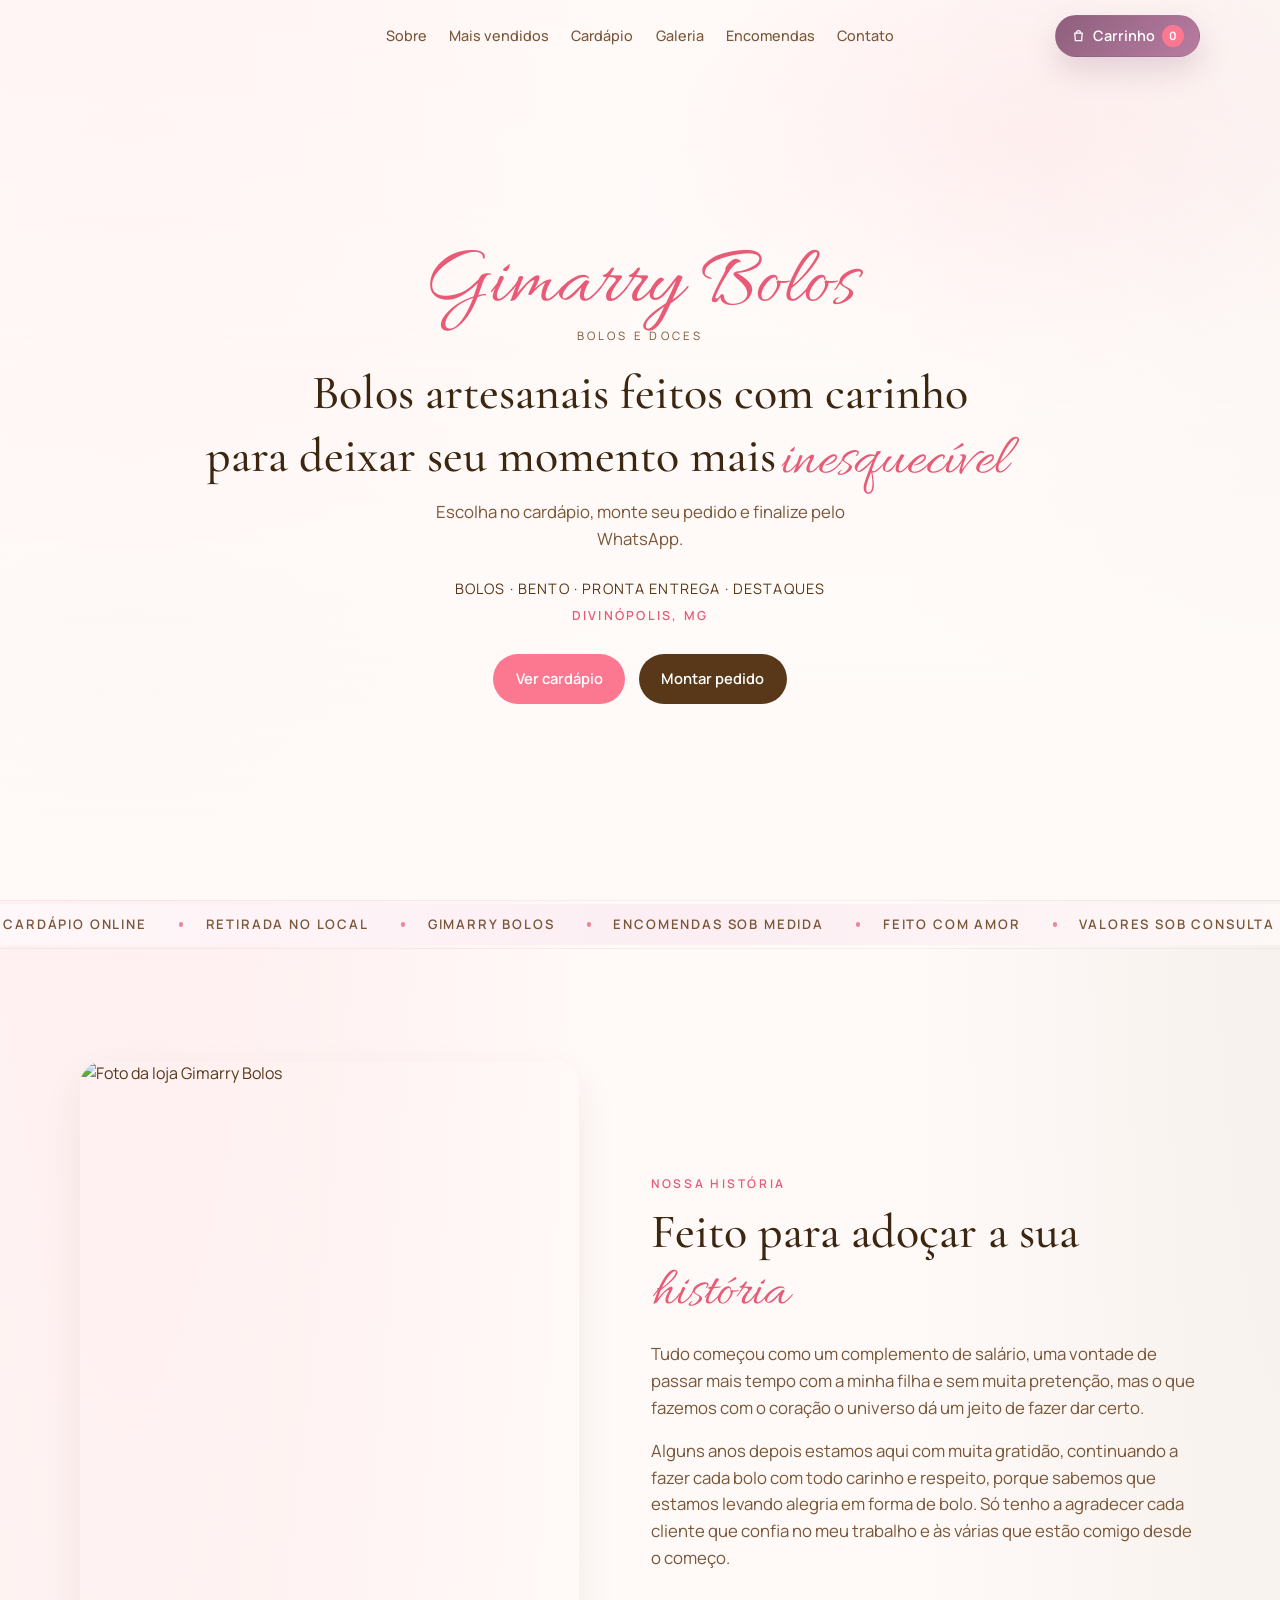
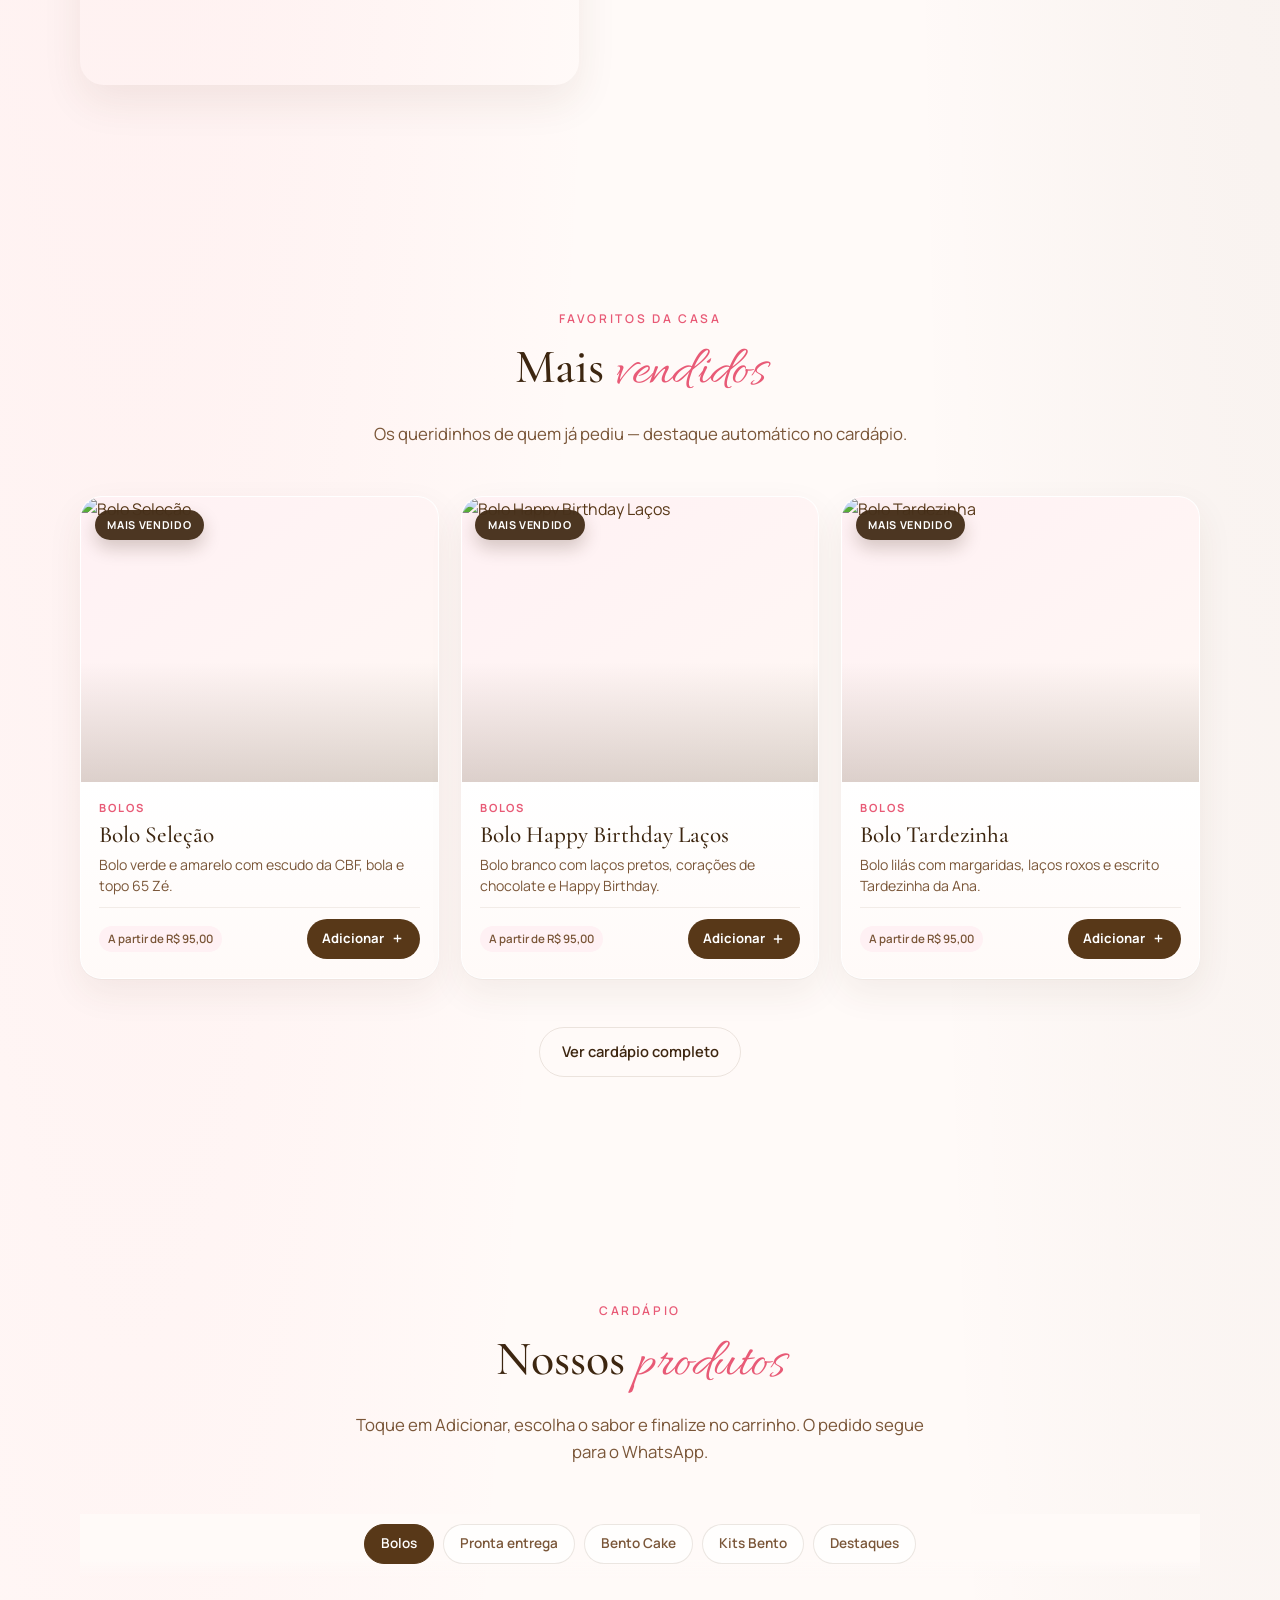
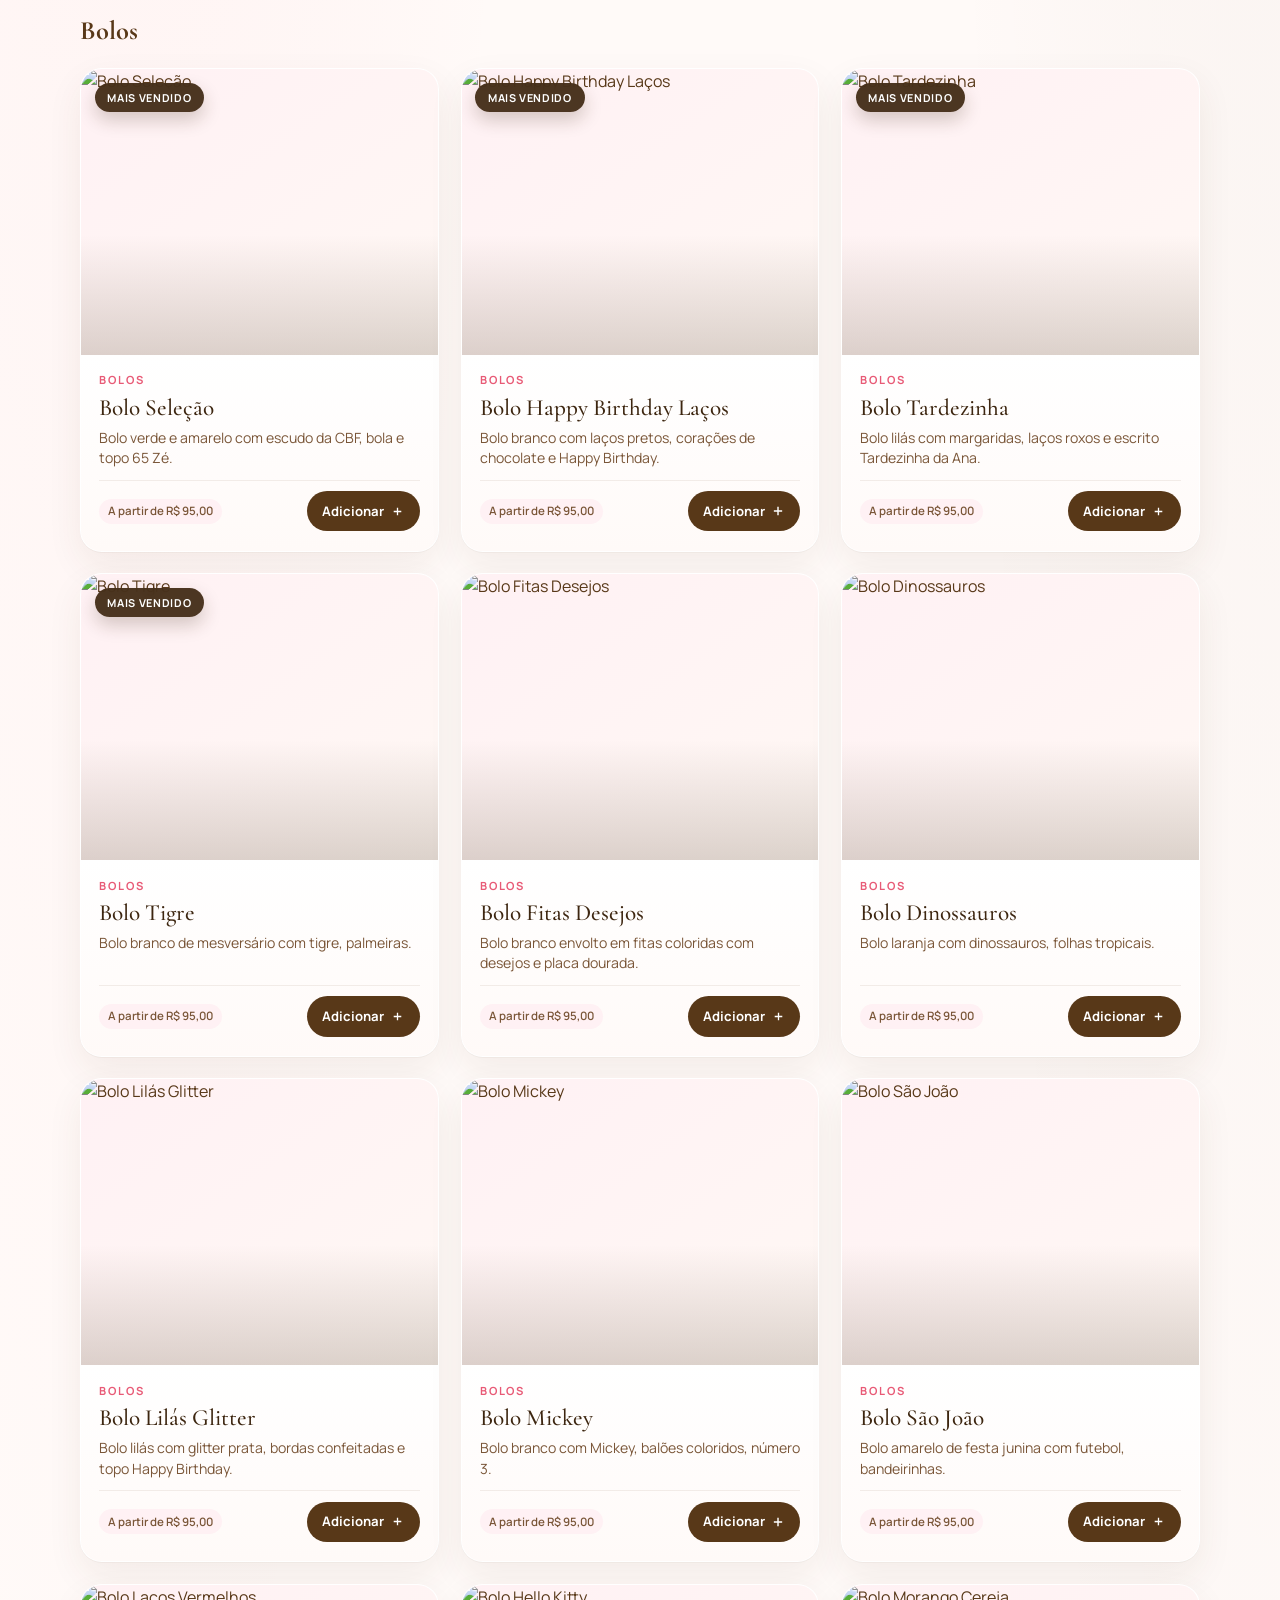
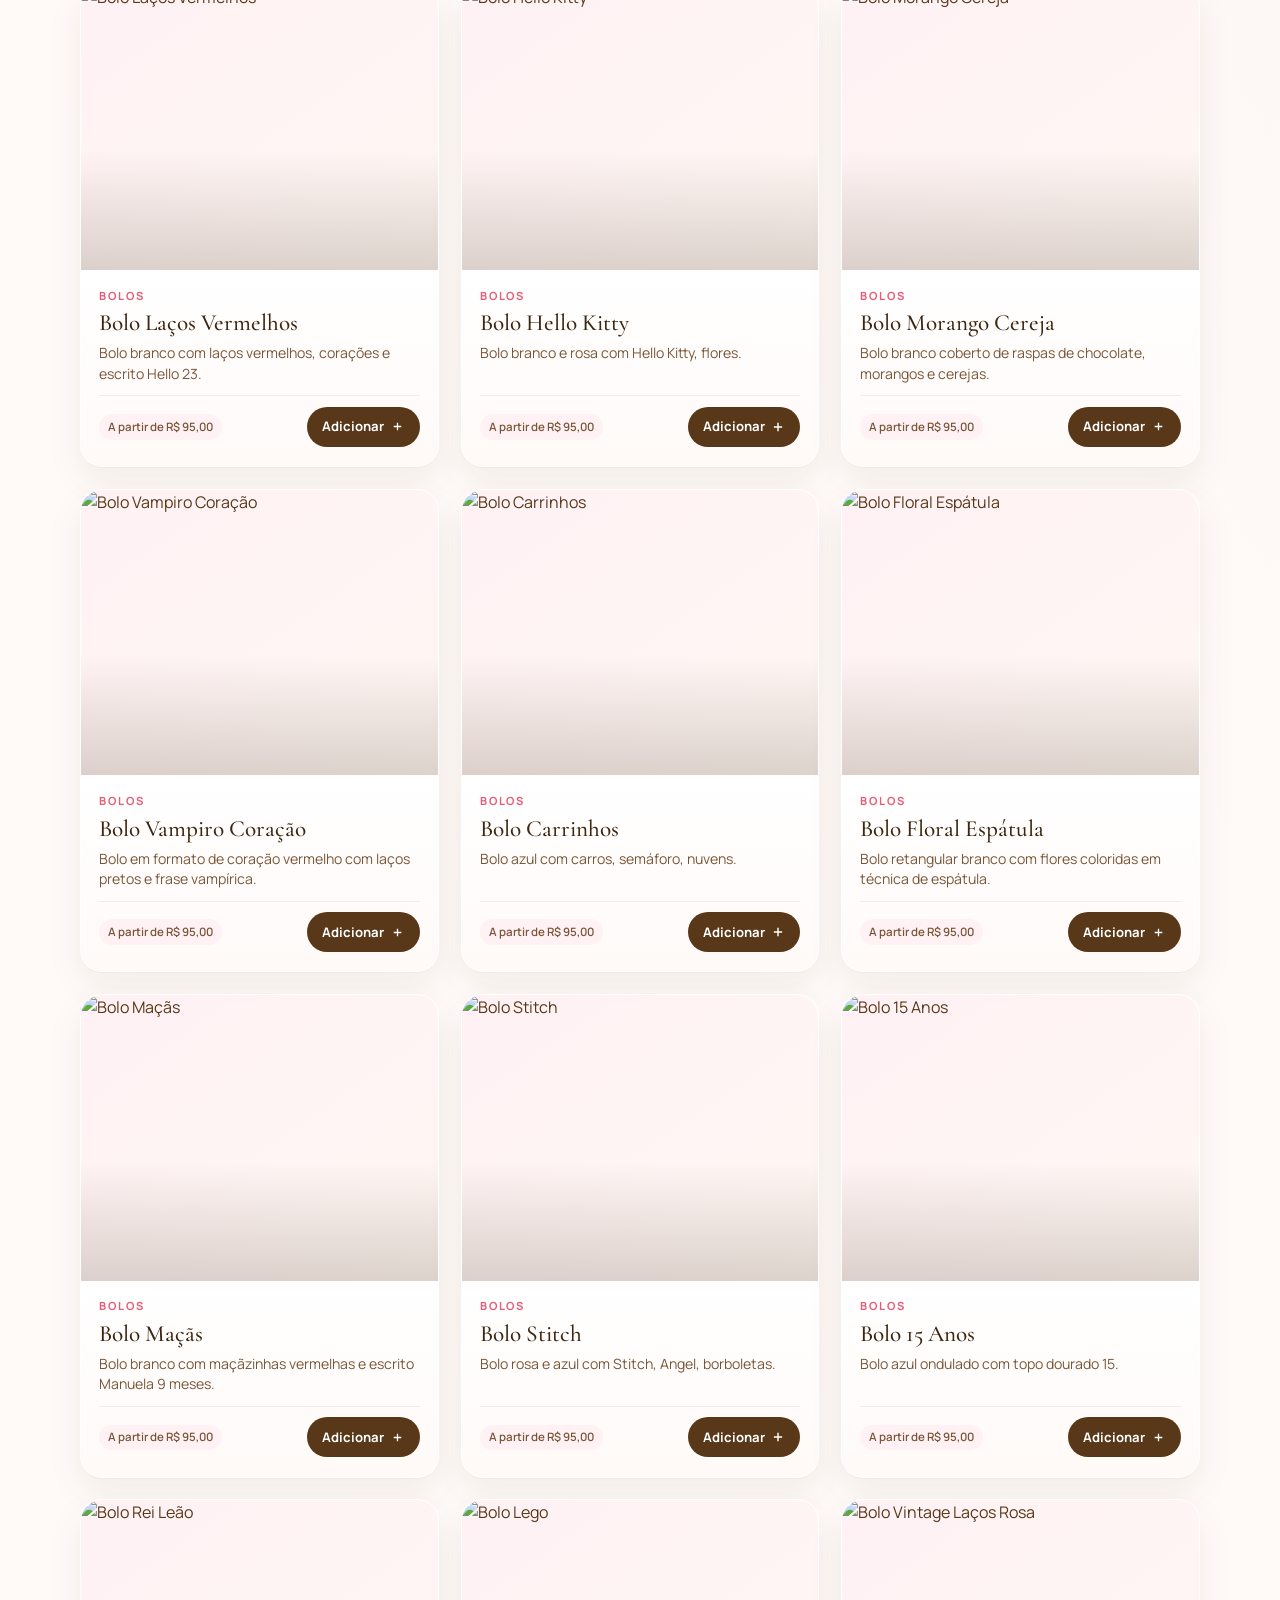
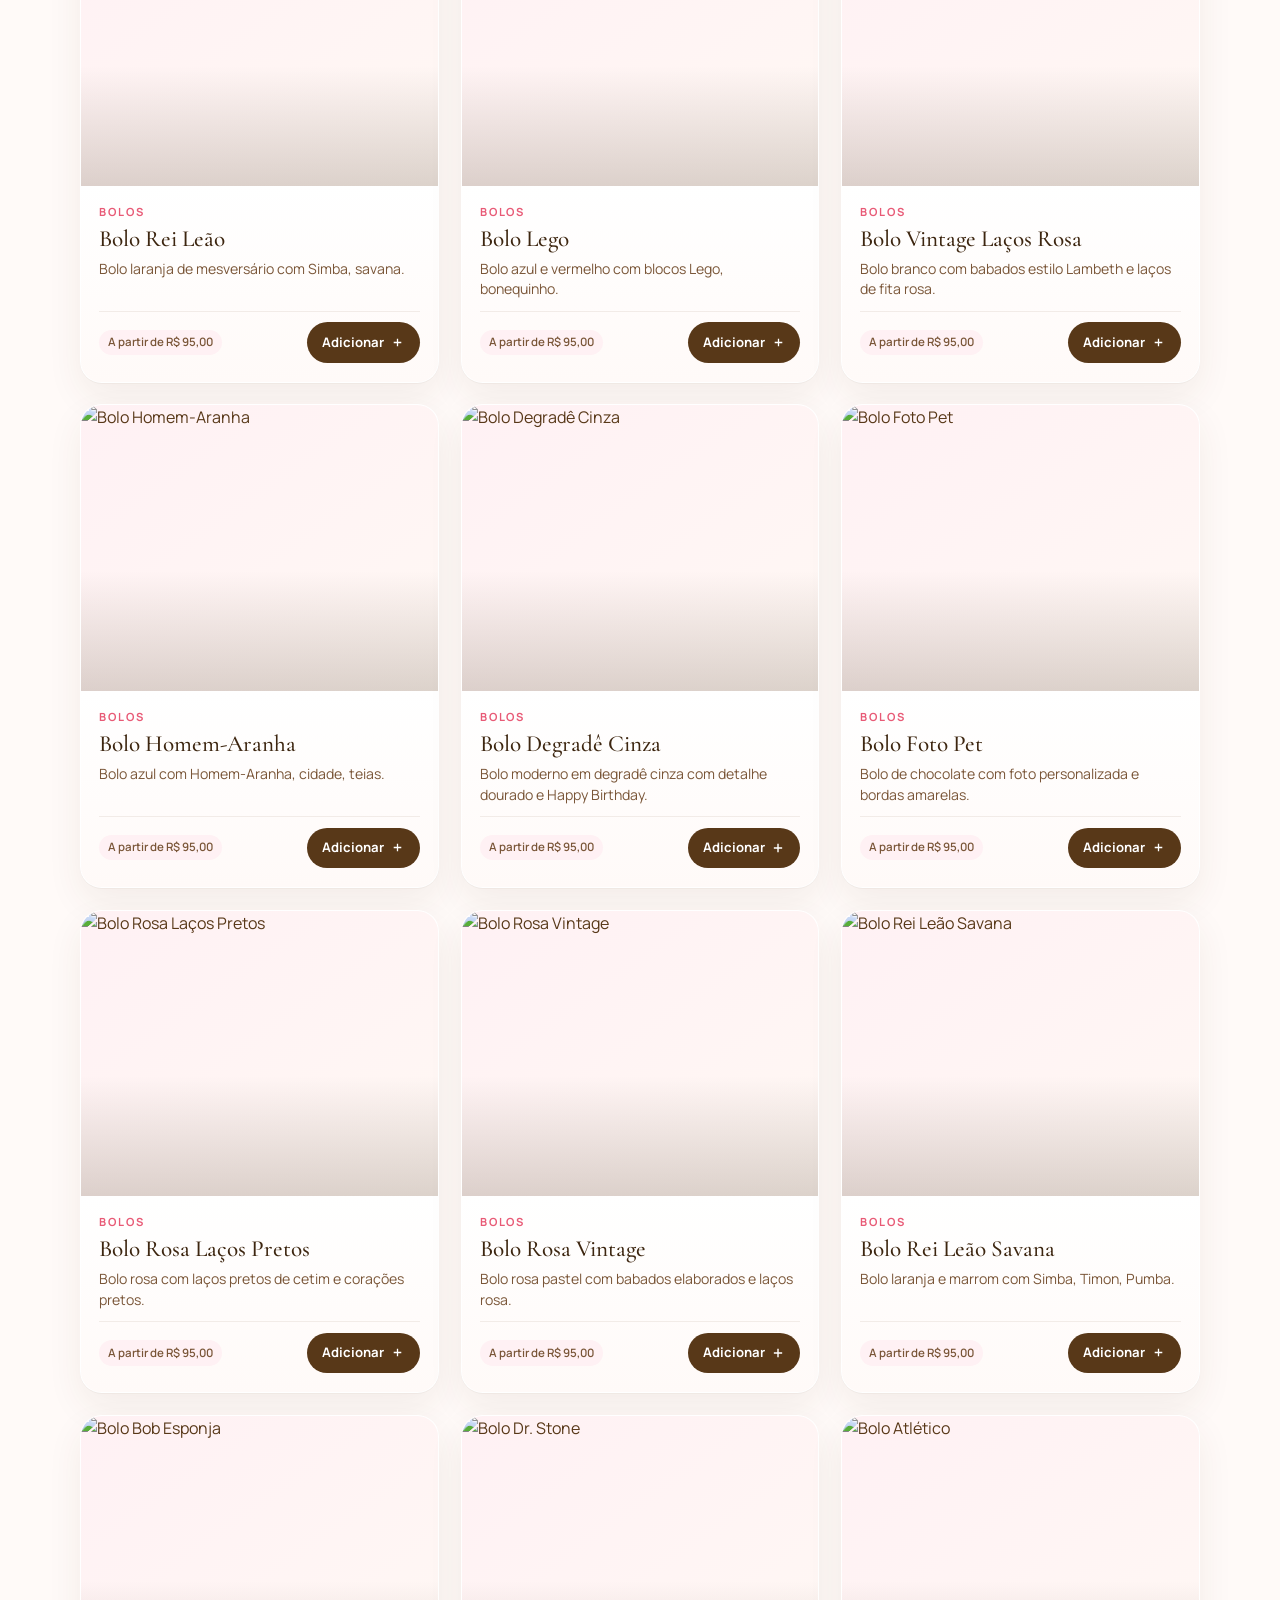
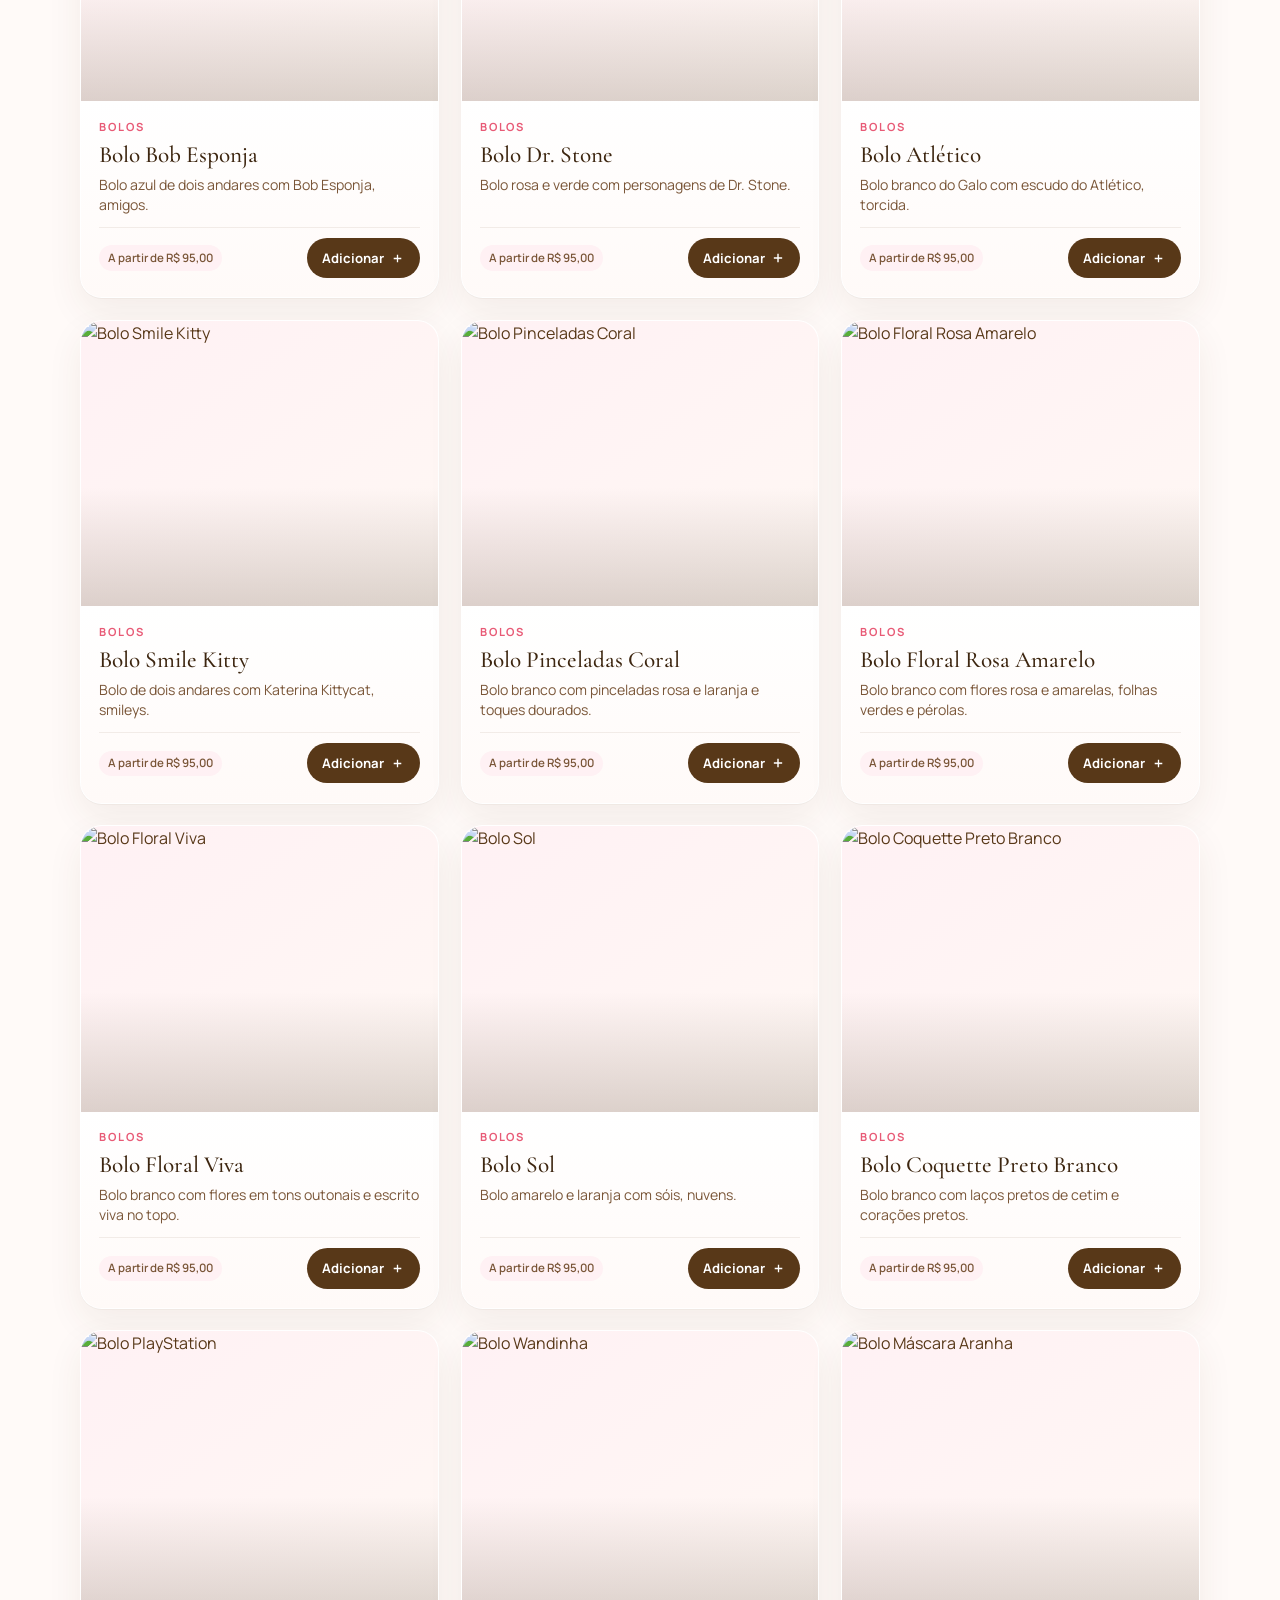
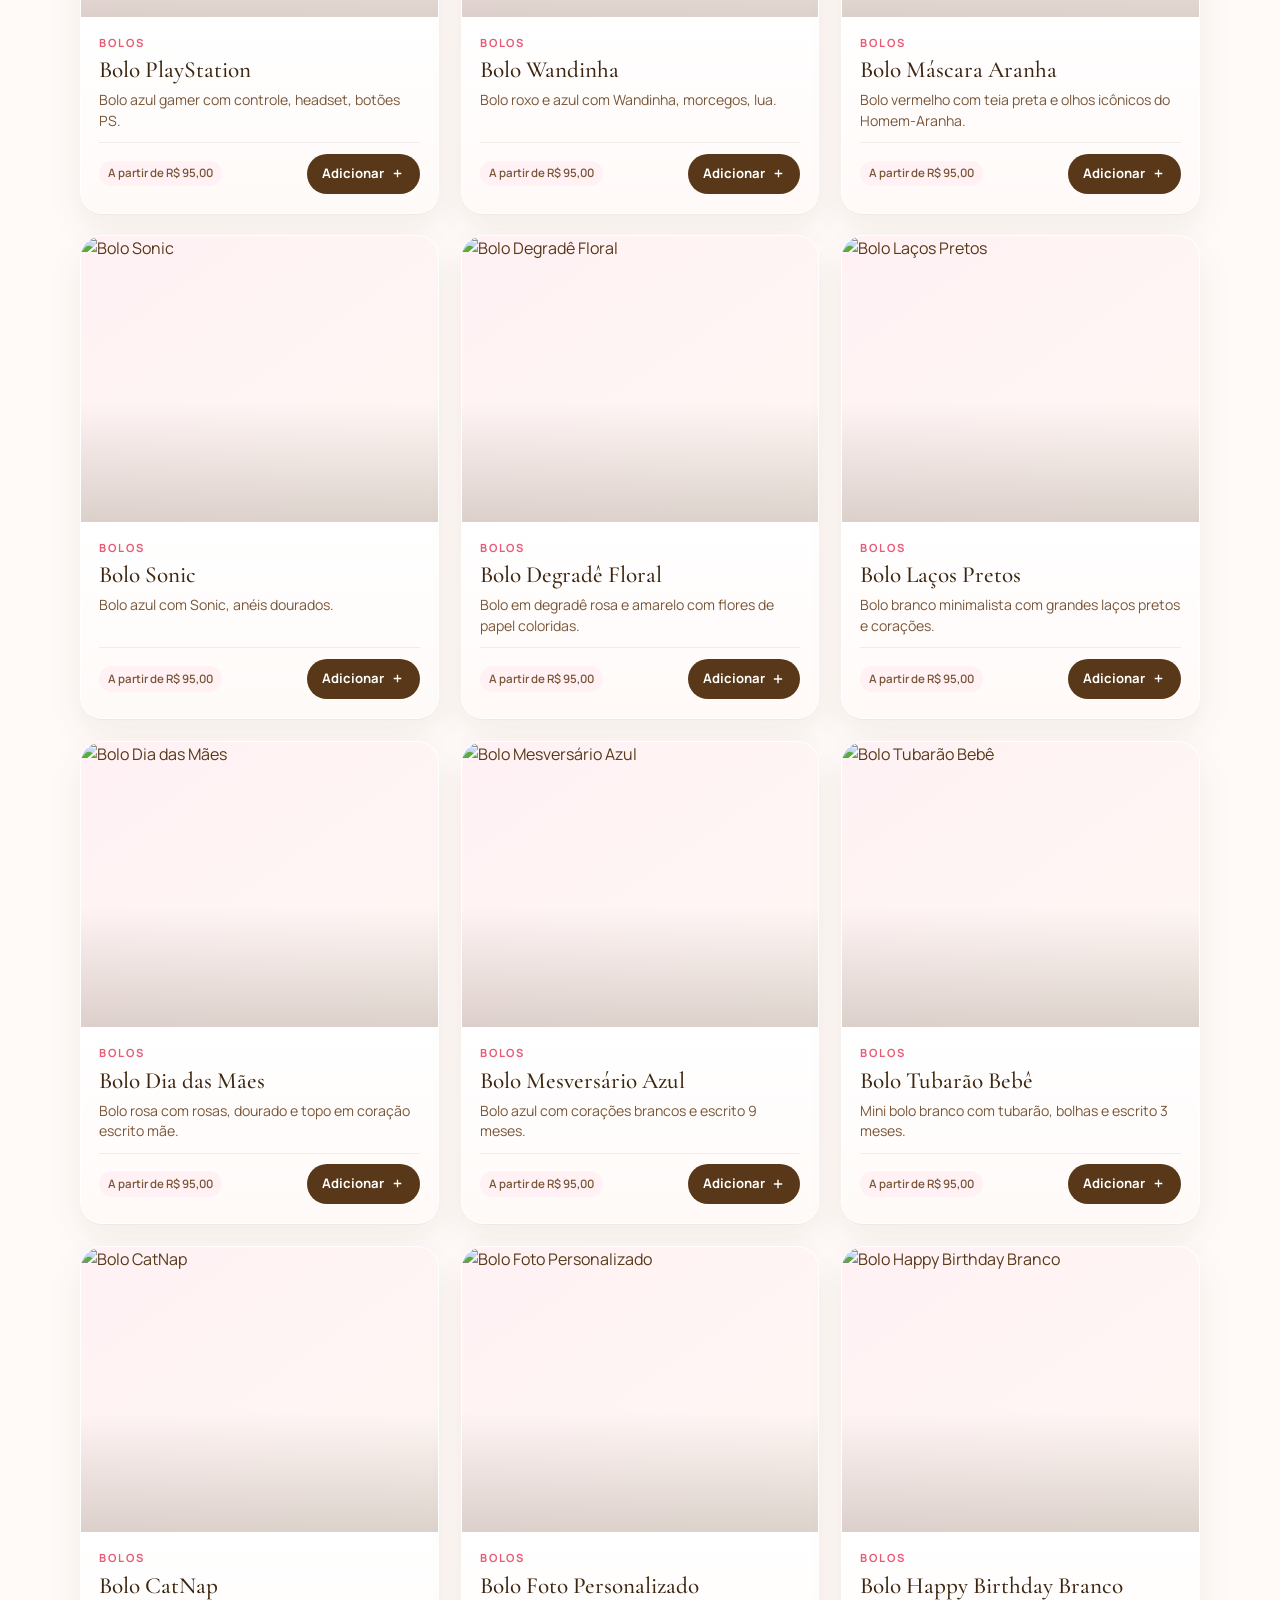
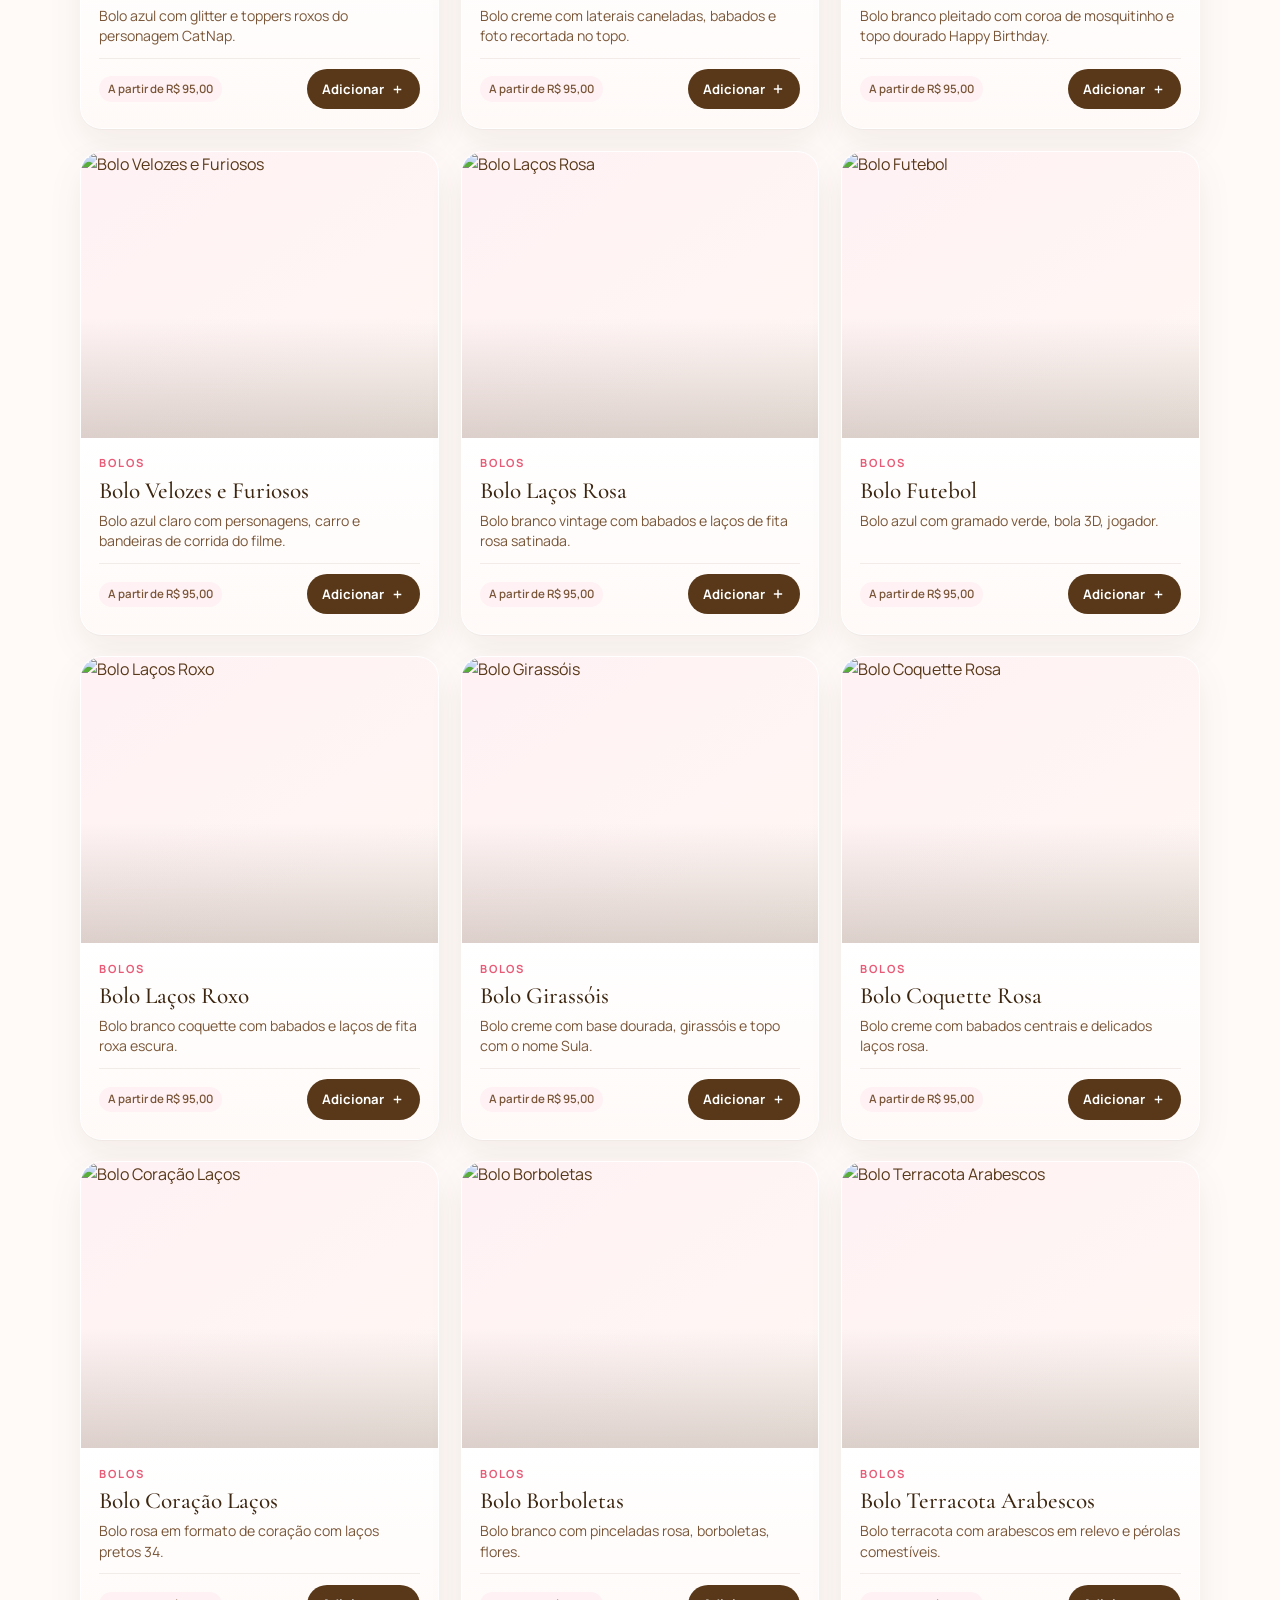
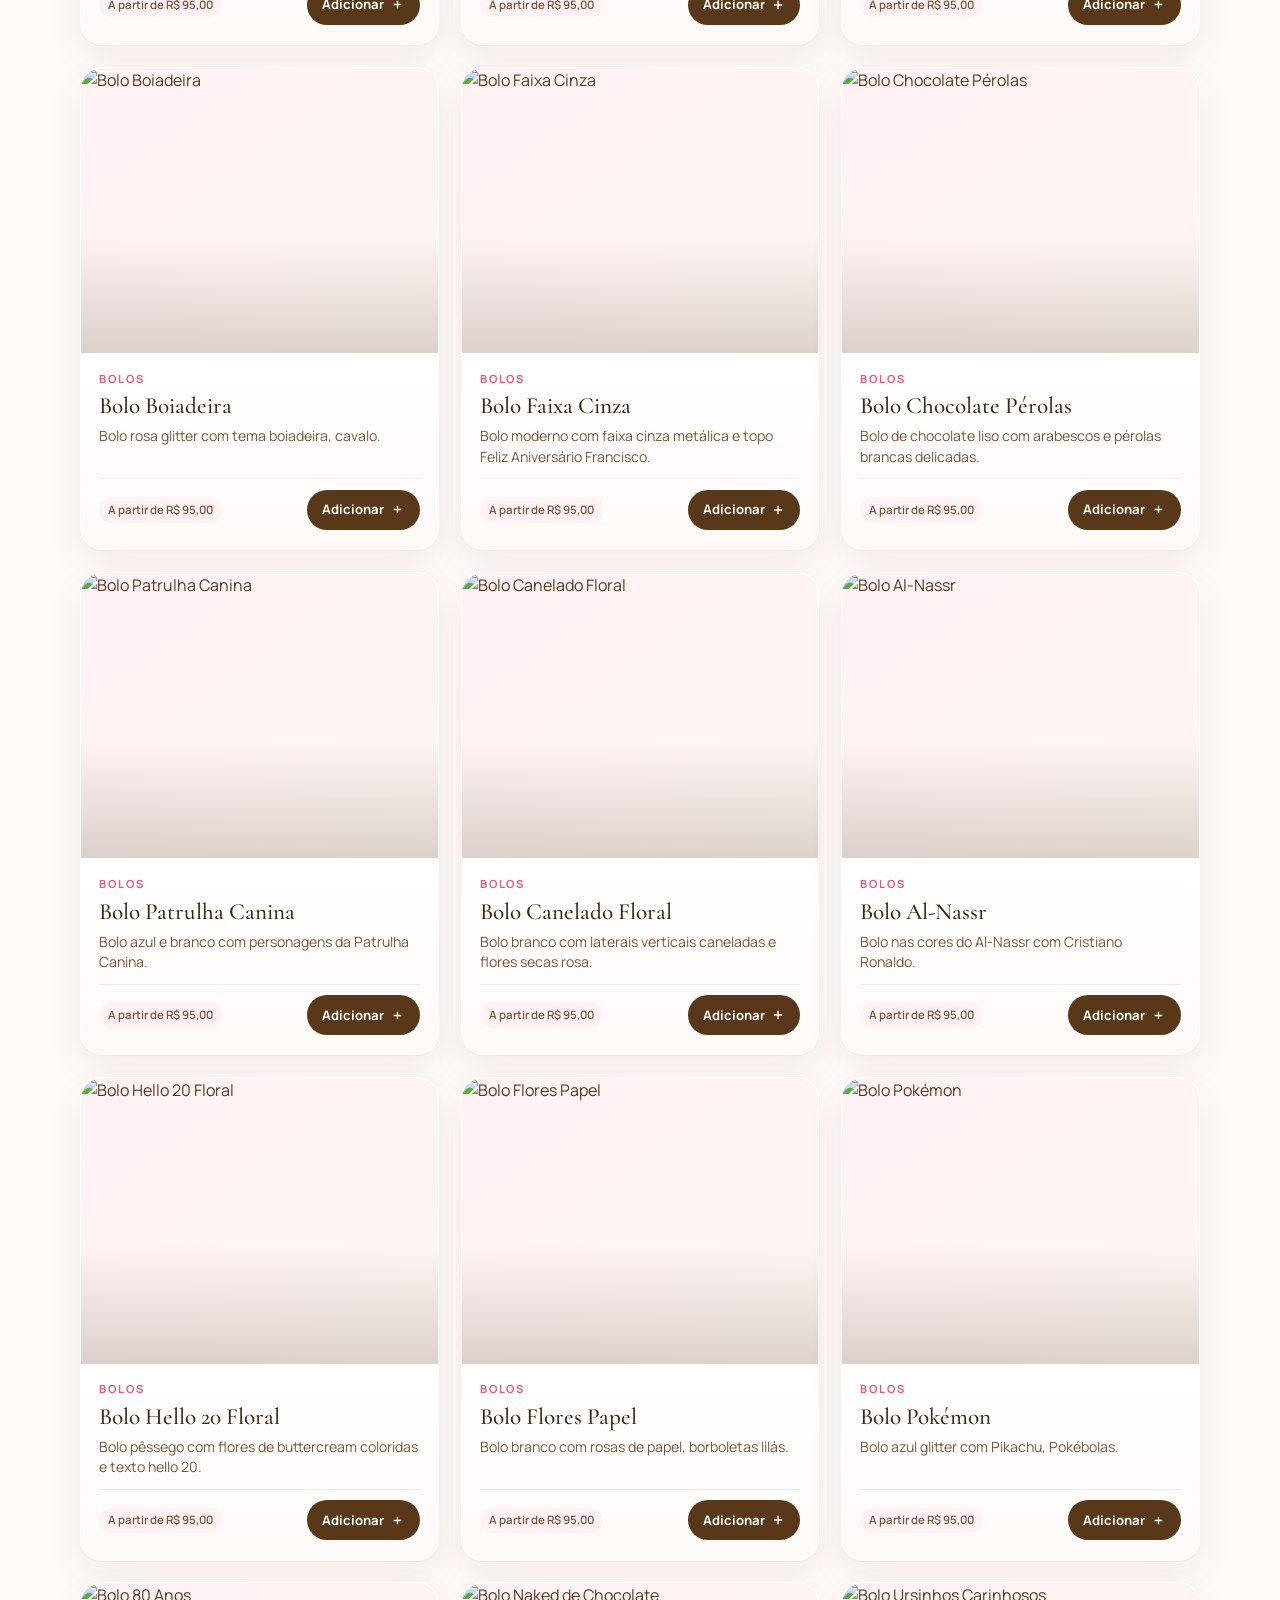
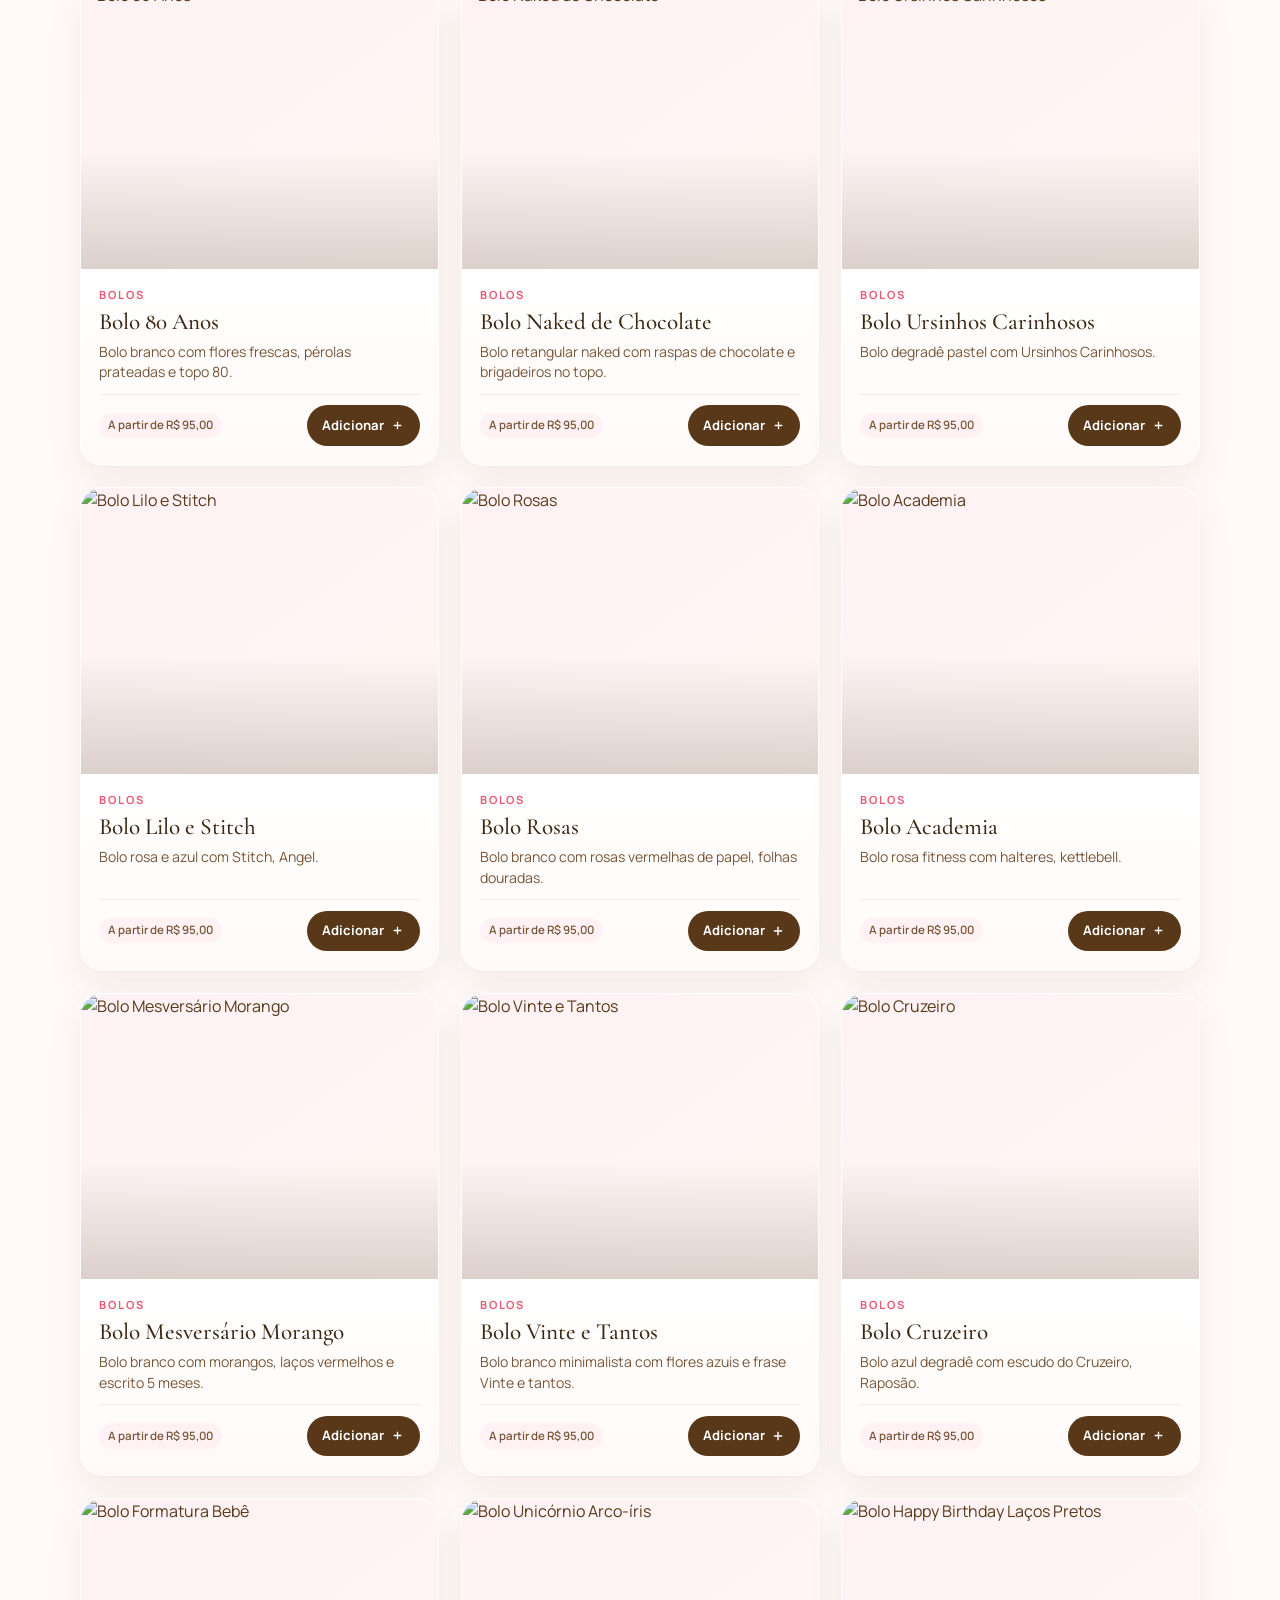
==== index.html @ 725c421f "Highlight category chips as the menu is scrolled. Co-authored-by: Cursor <cursoragent@cursor.com>" ====
<!DOCTYPE html>
<html lang="pt-BR">
<head>
  <meta charset="UTF-8">
  <meta name="viewport" content="width=device-width, initial-scale=1.0, viewport-fit=cover">
  <meta name="description" content="Gimarry Bolos — confeitaria artesanal. Cardápio online, carrinho e pedidos pelo site.">
  <meta name="author" content="Gimarry Bolos">
  <meta property="og:title" content="Gimarry Bolos — Bolos e Doces">
  <meta property="og:description" content="Bolos, copos, cookies e doces feitos com amor. Peça pelo site.">
  <title>Gimarry Bolos — Bolos e Doces</title>
  <link rel="preconnect" href="https://fonts.googleapis.com">
  <link rel="preconnect" href="https://fonts.gstatic.com" crossorigin>
  <link href="https://fonts.googleapis.com/css2?family=Allura&family=Cormorant+Garamond:ital,wght@0,600;1,500&family=Manrope:wght@400;600&display=swap" rel="stylesheet">
  <link rel="stylesheet" href="style.css?v=42">
</head>
<body>
  <header class="header" id="header">
    <div class="container header__inner">
      <button class="header__toggle" id="nav-toggle" aria-label="Abrir menu" aria-expanded="false">
        <span></span><span></span>
      </button>
      <nav class="header__nav" id="nav-menu" aria-label="Principal">
        <a href="#sobre">Sobre</a>
        <a href="#mais-vendidos">Mais vendidos</a>
        <a href="#produtos">Cardápio</a>
        <a href="#galeria">Galeria</a>
        <a href="#encomendas">Encomendas</a>
        <a href="#contato">Contato</a>
      </nav>
      <a class="header__cart header__cart--link" href="cart.html" id="cart-open" aria-label="Abrir carrinho">
        <span class="ico ico--bag" aria-hidden="true"></span>
        <span class="header__cart-label">Carrinho</span>
        <span class="header__cart-meta">
          <span class="header__cart-count" id="cart-count" hidden>0</span>
          <span class="header__cart-total" id="header-cart-total" hidden></span>
        </span>
      </a>
    </div>
  </header>

  <main>
    <section class="hero" id="topo" aria-label="Gimarry Bolos">
      <div class="hero__bg-photo" id="hero-bg" aria-hidden="true"></div>
      <div class="hero__bg-layer hero__bg-layer--near" aria-hidden="true"></div>
      <div class="hero__veil" aria-hidden="true"></div>

      <div class="container hero__content">
        <span class="brand-logo brand-logo--hero hero__logo">
          <span class="brand-logo__name" id="brand-name">Gimarry Bolos</span>
          <span class="brand-logo__sub" id="brand-sub">Bolos e Doces</span>
        </span>

        <h1 class="hero__title">
          <span class="hero__title-line" id="hero-title-line-1">Bolos artesanais feitos com carinho</span>
          <span class="hero__title-line hero__title-line--dynamic">
            <span id="hero-title-line-2">para deixar seu momento mais</span>
            <span class="hero__words" id="hero-words" aria-hidden="true"></span>
            <span class="sr-only" id="hero-word-sr">doce</span>
          </span>
        </h1>

        <p class="hero__lead" id="hero-lead">Escolha no cardápio, monte seu pedido e finalize pelo WhatsApp.</p>

        <p class="hero__place">
          <span id="hero-categories">Bolos · Copos · Cookies · Potes</span>
          <span id="hero-place">Divinópolis, MG</span>
        </p>

        <div class="hero__actions">
          <a class="btn btn--primary" href="#produtos">Ver cardápio</a>
          <a class="btn btn--secondary" href="#produtos">Montar pedido</a>
        </div>
      </div>
    </section>

    <section class="marquee" aria-hidden="true">
      <div class="marquee__scroller">
        <div class="marquee__track" id="marquee-track"></div>
      </div>
    </section>

    <section class="section about" id="sobre">
      <div class="container about__grid">
        <div class="about__media reveal">
          <img src="" alt="Foto da loja Gimarry Bolos" id="sobre-image">
        </div>
        <div class="about__copy">
          <p class="section__eyebrow">Nossa história</p>
          <h2 class="section__title">Feito para adoçar a sua <em>história</em></h2>
          <div class="about__text" id="sobre-text"></div>
        </div>
      </div>
    </section>

    <section class="section bestsellers" id="mais-vendidos">
      <div class="container">
        <div class="bestsellers__intro">
          <p class="section__eyebrow">Favoritos da casa</p>
          <h2 class="section__title">Mais <em>vendidos</em></h2>
          <p class="section__lead">Os queridinhos de quem já pediu — destaque automático no cardápio.</p>
        </div>
        <div class="products__grid bestsellers__grid" id="bestsellers-grid"></div>
        <div class="bestsellers__cta">
          <a class="btn btn--ghost" href="#produtos">Ver cardápio completo</a>
        </div>
      </div>
    </section>

    <section class="section products" id="produtos">
      <div class="container">
        <div class="products__intro">
          <p class="section__eyebrow">Cardápio</p>
          <h2 class="section__title">Nossos <em>produtos</em></h2>
          <p class="section__lead">Toque em Adicionar, escolha o sabor e finalize no carrinho. O pedido segue para o WhatsApp.</p>
        </div>
        <div class="products__filter" id="category-filter"></div>
        <div class="products__catalog" id="products-grid"></div>
        <div class="products__actions" id="products-actions" hidden>
          <button type="button" class="btn btn--ghost products__more" id="products-more">Ver mais 9 bolos</button>
          <button type="button" class="btn btn--ghost products__more" id="products-collapse" hidden>Recolher</button>
        </div>
      </div>
    </section>

    <section class="section gallery" id="galeria">
      <div class="container">
        <div class="gallery__intro">
          <p class="section__eyebrow">Inspiração</p>
          <h2 class="section__title">Nossa <em>galeria</em></h2>
          <p class="section__lead">Toque em uma foto para escolher sabores e encomendar.</p>
        </div>
        <div class="gallery__grid" id="gallery-grid"></div>
        <div class="products__actions" id="gallery-actions" hidden>
          <button type="button" class="btn btn--ghost products__more" id="gallery-toggle">Ver mais fotos</button>
        </div>
      </div>
    </section>

    <section class="section order" id="encomendas">
      <div class="container order__panel">
        <div class="order__copy">
          <p class="section__eyebrow">Encomendas</p>
          <h2 class="section__title">Pedidos simples, atendimento próximo</h2>
          <p class="section__lead">O cliente monta o pedido no site. Você recebe a mensagem pronta no WhatsApp — sem confusão de sabores ou quantidades.</p>
          <div class="order__cta">
            <a class="btn btn--secondary" href="#produtos">Montar pedido no cardápio</a>
          </div>
        </div>
        <ol class="order__steps">
          <li>
            <span>01</span>
            <div>
              <h3>Escolha no cardápio</h3>
              <p>Toque no produto, escolha o sabor e adicione ao carrinho.</p>
            </div>
          </li>
          <li>
            <span>02</span>
            <div>
              <h3>Finalize o pedido</h3>
              <p>Preencha nome e WhatsApp. A mensagem já sai montada.</p>
            </div>
          </li>
          <li>
            <span>03</span>
            <div>
              <h3>Retirada no local</h3>
              <p id="order-pickup">Retire no endereço da casa com atendimento combinado pelo WhatsApp.</p>
            </div>
          </li>
        </ol>
      </div>
    </section>

    <section class="section contact" id="contato">
      <div class="container contact__grid">
        <div class="contact__copy">
          <p class="section__eyebrow">Contato</p>
          <h2 class="section__title">Seu pedido começa <em>aqui</em></h2>
          <p class="section__lead">Conte o que você quer — a gente monta a mensagem e segue no WhatsApp.</p>

          <form class="contact__form" id="contact-form">
            <label>Nome<input name="name" required minlength="2" placeholder="Seu nome" autocomplete="name"></label>
            <label>Telefone / WhatsApp<input name="phone" id="contact-phone" type="tel" required minlength="14" maxlength="15" placeholder="(00) 00000-0000" inputmode="numeric" autocomplete="tel"></label>
            <label>Mensagem<textarea name="message" required minlength="5" rows="4" placeholder="Sabor, quantidade e data…"></textarea></label>
            <div class="contact__actions">
              <button class="btn btn--primary" type="submit">Enviar mensagem</button>
            </div>
            <p class="contact__feedback" id="contact-ok" hidden>Mensagem recebida. Em breve entraremos em contato.</p>
          </form>
        </div>

        <aside class="contact__aside">
          <figure class="contact__media">
            <img src="" alt="Doces da casa" id="contact-image">
          </figure>
          <div class="contact__aside-links">
            <a id="contact-address" href="#" target="_blank" rel="noopener">
              <span class="ico ico--pin" aria-hidden="true"></span>
              <span>
                <small>Retirada</small>
                <strong id="contact-address-text">Rua Exemplo, 100 · Centro</strong>
                <em>Abrir no Google Maps</em>
              </span>
            </a>
          </div>
        </aside>
      </div>
    </section>
  </main>

  <footer class="footer">
    <div class="container footer__top">
      <div class="footer__brand">
        <a href="#topo" class="brand-logo brand-logo--footer">
          <span class="brand-logo__name" id="footer-brand-name">Gimarry Bolos</span>
          <span class="brand-logo__sub" id="footer-brand-sub">Confeitaria Artesanal</span>
        </a>
        <p class="footer__tagline" id="footer-tagline">Feito com amor · confeitaria artesanal</p>
      </div>

      <nav class="footer__nav" aria-label="Rodapé">
        <p class="footer__heading">Navegação</p>
        <a href="#produtos">Cardápio</a>
        <a href="#mais-vendidos">Mais vendidos</a>
        <a href="#contato">Contato</a>
      </nav>

      <div class="footer__channels">
        <p class="footer__heading">Retirada</p>
        <a id="footer-place" href="#" target="_blank" rel="noopener">
          <span class="ico ico--pin" aria-hidden="true"></span>
          <span>
            <span id="footer-address">Rua Exemplo, 100</span>
            <small class="footer__map-link">Abrir no Google Maps</small>
          </span>
        </a>
      </div>
    </div>

    <div class="footer__bottom">
      <div class="container footer__bottom-inner">
        <p>© <span id="footer-year"></span> <span id="footer-copy-name">Gimarry Bolos</span></p>
        <p>Retirada no local · Pedidos pelo site</p>
      </div>
    </div>
  </footer>

  <div class="cart-drawer" id="cart-drawer" hidden>
    <button type="button" class="cart-drawer__backdrop" id="cart-close-backdrop" aria-label="Fechar carrinho"></button>
    <aside class="cart-drawer__panel" aria-label="Carrinho">
      <header class="cart-drawer__head">
        <div>
          <p class="cart-drawer__eyebrow">Seu pedido</p>
          <h2 class="cart-drawer__title">Carrinho</h2>
          <p class="cart-drawer__subtitle" id="cart-subtitle">Nenhum item ainda</p>
        </div>
        <button type="button" class="cart-drawer__close" id="cart-close" aria-label="Fechar">×</button>
      </header>
      <div class="cart-drawer__body" id="cart-items"></div>
      <footer class="cart-drawer__foot">
        <div class="cart-drawer__total" id="cart-total-row" hidden>
          <span>Subtotal</span>
          <strong id="cart-subtotal">R$ 0,00</strong>
        </div>
        <div class="cart-drawer__total cart-drawer__total--final" id="cart-final-row" hidden>
          <span>Total</span>
          <strong id="cart-total">R$ 0,00</strong>
        </div>
        <div class="cart-checkout" id="cart-checkout" hidden>
          <p class="cart-checkout__label">Retirada</p>
          <p class="cart-drawer__delivery cart-drawer__delivery--pickup" id="cart-pickup-note">
            Retirada em <strong id="cart-pickup-address">Rua Exemplo, 100</strong>
          </p>
          <p class="cart-checkout__label">Dados para finalizar</p>
          <div class="cart-checkout__fields">
            <label class="order-field">Nome *<input type="text" id="cart-nome" placeholder="Nome" autocomplete="given-name"></label>
            <label class="order-field">Sobrenome *<input type="text" id="cart-sobrenome" placeholder="Sobrenome" autocomplete="family-name"></label>
          </div>
          <label class="order-field">WhatsApp *<input type="tel" id="cart-phone" placeholder="(00) 00000-0000" inputmode="numeric" autocomplete="tel" maxlength="15"></label>
          <p class="cart-drawer__error" id="cart-error" hidden></p>
          <button type="button" class="btn btn--secondary" id="cart-checkout-btn">Finalizar pedido</button>
        </div>
        <div class="cart-drawer__actions">
          <button type="button" class="btn btn--ghost" id="cart-continue">Continuar comprando</button>
          <a class="btn btn--ghost" id="cart-go-page" href="cart.html">Ver carrinho completo</a>
          <a class="btn btn--ghost" id="cart-go-menu" href="#produtos" hidden>Ver cardápio</a>
        </div>
      </footer>
    </aside>
  </div>

  <div class="order-lightbox" id="order-lightbox" hidden>
    <button type="button" class="order-lightbox__backdrop" id="lightbox-backdrop" aria-label="Fechar"></button>
    <div class="order-lightbox__panel order-lightbox__panel--product">
      <div class="order-lightbox__handle" aria-hidden="true"></div>
      <button type="button" class="order-lightbox__close" id="lightbox-close" aria-label="Fechar">×</button>
      <div class="order-lightbox__media">
        <img id="lightbox-img" src="" alt="">
      </div>
      <div class="order-lightbox__info">
        <div class="order-lightbox__scroll">
          <span class="order-lightbox__category" id="lightbox-category"></span>
          <h3 class="order-lightbox__title" id="lightbox-title"></h3>
          <p class="order-lightbox__price" id="lightbox-unit-price"></p>
          <p class="order-lightbox__desc" id="lightbox-desc"></p>
          <div id="lightbox-flavors" hidden></div>
          <label class="order-field order-field--notes">
            Observações
            <textarea id="lightbox-notes" rows="2" maxlength="240" placeholder="Ex: Pouco doce, sem cobertura…"></textarea>
          </label>
          <div class="order-qty-row">
            <span class="order-qty-row__label">Quantidade</span>
            <div class="qty-stepper">
              <button type="button" class="qty-stepper__btn" id="lightbox-qty-minus" aria-label="Diminuir">−</button>
              <span class="qty-stepper__value" id="lightbox-qty-value">1</span>
              <button type="button" class="qty-stepper__btn" id="lightbox-qty-plus" aria-label="Aumentar">+</button>
            </div>
          </div>
        </div>
        <div class="order-lightbox__actions">
          <p class="order-lightbox__error" id="order-error" hidden></p>
          <button type="button" class="btn btn--secondary order-lightbox__add" id="lightbox-add-cart">
            <span class="order-lightbox__add-label">
              <span class="ico ico--bag" aria-hidden="true"></span>
              Adicionar ao carrinho
            </span>
            <strong id="lightbox-line-total"></strong>
          </button>
        </div>
      </div>
    </div>
  </div>

  <div class="cart-feedback" id="cart-feedback" hidden aria-live="polite"></div>

  <script src="js/data.js?v=36" defer></script>
  <script src="js/cart-shared.js?v=28" defer></script>
  <script src="script.js?v=51" defer></script>
</body>
</html>
---- style.css ----
:root {
  --color-pink: #fc7890;
  --color-pink-soft: #f9a8b8;
  --color-pink-deep: #e85a76;
  --color-pink-mist: #fff1f4;
  --color-brown: #583818;
  --color-brown-soft: #7a5638;
  --color-brown-deep: #3d2610;
  --color-cream: #fffaf8;
  --color-white: #ffffff;
  --color-line: rgba(88, 56, 24, 0.12);

  --font-brand: "Allura", cursive;
  --font-display: "Cormorant Garamond", Georgia, serif;
  --font-body: "Manrope", system-ui, sans-serif;

  --space-3: 0.75rem;
  --space-4: 1rem;
  --space-5: 1.5rem;
  --space-6: 2rem;
  --space-7: 3rem;
  --space-8: 4.5rem;
  --space-9: 7rem;

  --radius-sm: 0.5rem;
  --radius-md: 0.875rem;
  --radius-lg: 1.5rem;
  --radius-pill: 999px;

  --shadow-soft: 0 18px 40px rgba(88, 56, 24, 0.08);
  --shadow-lift: 0 24px 48px rgba(232, 90, 118, 0.14);

  --container: min(1120px, calc(100% - 2.5rem));
  --header-h: 4.5rem;
  --ease-out: cubic-bezier(0.22, 1, 0.36, 1);
}

/* Ícones leves (sem Font Awesome) */
.ico {
  display: inline-block;
  width: 1.05em;
  height: 1.05em;
  flex-shrink: 0;
  background: currentColor;
  vertical-align: -0.12em;
  -webkit-mask: center / contain no-repeat;
  mask: center / contain no-repeat;
}
.ico--lg { width: 2.5rem; height: 2.5rem; }
.ico--plus {
  -webkit-mask-image: url("data:image/svg+xml,%3Csvg xmlns='http://www.w3.org/2000/svg' viewBox='0 0 24 24' fill='none' stroke='black' stroke-width='2.4'%3E%3Cpath d='M12 5v14M5 12h14'/%3E%3C/svg%3E");
  mask-image: url("data:image/svg+xml,%3Csvg xmlns='http://www.w3.org/2000/svg' viewBox='0 0 24 24' fill='none' stroke='black' stroke-width='2.4'%3E%3Cpath d='M12 5v14M5 12h14'/%3E%3C/svg%3E");
}
.ico--bag {
  -webkit-mask-image: url("data:image/svg+xml,%3Csvg xmlns='http://www.w3.org/2000/svg' viewBox='0 0 24 24' fill='none' stroke='black' stroke-width='2'%3E%3Cpath d='M6 8h12l-1 12H7L6 8z'/%3E%3Cpath d='M9 8V7a3 3 0 0 1 6 0v1'/%3E%3C/svg%3E");
  mask-image: url("data:image/svg+xml,%3Csvg xmlns='http://www.w3.org/2000/svg' viewBox='0 0 24 24' fill='none' stroke='black' stroke-width='2'%3E%3Cpath d='M6 8h12l-1 12H7L6 8z'/%3E%3Cpath d='M9 8V7a3 3 0 0 1 6 0v1'/%3E%3C/svg%3E");
}
.ico--pin {
  -webkit-mask-image: url("data:image/svg+xml,%3Csvg xmlns='http://www.w3.org/2000/svg' viewBox='0 0 24 24' fill='black'%3E%3Cpath d='M12 2a7 7 0 0 0-7 7c0 5.25 7 13 7 13s7-7.75 7-13a7 7 0 0 0-7-7zm0 9.5a2.5 2.5 0 1 1 0-5 2.5 2.5 0 0 1 0 5z'/%3E%3C/svg%3E");
  mask-image: url("data:image/svg+xml,%3Csvg xmlns='http://www.w3.org/2000/svg' viewBox='0 0 24 24' fill='black'%3E%3Cpath d='M12 2a7 7 0 0 0-7 7c0 5.25 7 13 7 13s7-7.75 7-13a7 7 0 0 0-7-7zm0 9.5a2.5 2.5 0 1 1 0-5 2.5 2.5 0 0 1 0 5z'/%3E%3C/svg%3E");
}
.ico--trash {
  -webkit-mask-image: url("data:image/svg+xml,%3Csvg xmlns='http://www.w3.org/2000/svg' viewBox='0 0 24 24' fill='none' stroke='black' stroke-width='2'%3E%3Cpath d='M4 7h16M9 7V5h6v2M8 7l1 12h6l1-12'/%3E%3C/svg%3E");
  mask-image: url("data:image/svg+xml,%3Csvg xmlns='http://www.w3.org/2000/svg' viewBox='0 0 24 24' fill='none' stroke='black' stroke-width='2'%3E%3Cpath d='M4 7h16M9 7V5h6v2M8 7l1 12h6l1-12'/%3E%3C/svg%3E");
}
.ico--back {
  -webkit-mask-image: url("data:image/svg+xml,%3Csvg xmlns='http://www.w3.org/2000/svg' viewBox='0 0 24 24' fill='none' stroke='black' stroke-width='2.2'%3E%3Cpath d='M15 5l-7 7 7 7'/%3E%3C/svg%3E");
  mask-image: url("data:image/svg+xml,%3Csvg xmlns='http://www.w3.org/2000/svg' viewBox='0 0 24 24' fill='none' stroke='black' stroke-width='2.2'%3E%3Cpath d='M15 5l-7 7 7 7'/%3E%3C/svg%3E");
}

@media (prefers-reduced-motion: reduce) {
  *, *::before, *::after {
    animation-duration: 0.01ms !important;
    animation-iteration-count: 1 !important;
    transition-duration: 0.01ms !important;
    scroll-behavior: auto !important;
  }
}

@media (max-width: 720px) {
  :root {
    --container: min(1120px, calc(100% - 1.5rem));
    --header-h: 4rem;
  }
}

*,
*::before,
*::after {
  box-sizing: border-box;
}

html {
  scroll-behavior: smooth;
}

body {
  margin: 0;
  min-height: 100vh;
  font-family: var(--font-body);
  color: var(--color-brown);
  background:
    radial-gradient(ellipse 80% 50% at 10% -10%, rgba(252, 120, 144, 0.14), transparent 55%),
    radial-gradient(ellipse 60% 40% at 100% 0%, rgba(88, 56, 24, 0.05), transparent 50%),
    var(--color-cream);
  line-height: 1.6;
  -webkit-font-smoothing: antialiased;
}

img {
  max-width: 100%;
  display: block;
}

a {
  color: inherit;
  text-decoration: none;
}

button,
input,
textarea {
  font: inherit;
}

h1,
h2,
h3,
p {
  margin: 0;
}

.sr-only {
  position: absolute;
  width: 1px;
  height: 1px;
  padding: 0;
  margin: -1px;
  overflow: hidden;
  clip: rect(0, 0, 0, 0);
  white-space: nowrap;
  border: 0;
}

.container {
  width: var(--container);
  margin-inline: auto;
}

.section {
  padding-block: var(--space-9);
}

.section__eyebrow {
  font-size: 0.75rem;
  font-weight: 600;
  letter-spacing: 0.22em;
  text-transform: uppercase;
  color: var(--color-pink-deep);
  margin-bottom: var(--space-3);
}

.section__title {
  font-family: var(--font-display);
  font-weight: 500;
  font-size: clamp(2rem, 4vw, 3rem);
  line-height: 1.15;
  color: var(--color-brown-deep);
  margin-bottom: var(--space-4);
}

.section__title em {
  font-family: var(--font-brand);
  font-style: normal;
  color: var(--color-pink-deep);
  font-size: 1.15em;
}

.section__lead {
  max-width: 36rem;
  color: var(--color-brown-soft);
  font-size: 1.05rem;
}

/* Buttons */
.btn {
  display: inline-flex;
  align-items: center;
  justify-content: center;
  gap: 0.45rem;
  padding: 0.75rem 1.35rem;
  border-radius: var(--radius-pill);
  border: 1px solid transparent;
  font-weight: 600;
  font-size: 0.92rem;
  cursor: pointer;
  transition:
    background 200ms var(--ease-out),
    color 200ms var(--ease-out),
    border-color 200ms var(--ease-out),
    transform 200ms var(--ease-out);
}

.btn:hover {
  transform: translateY(-1px);
}

.btn--primary {
  background: var(--color-pink);
  color: #fff;
}

.btn--primary:hover {
  background: var(--color-pink-deep);
}

.btn--secondary {
  background: var(--color-brown);
  color: #fff;
}

.btn--secondary:hover {
  background: var(--color-brown-deep);
}

.btn--ghost {
  background: transparent;
  border-color: var(--color-line);
  color: var(--color-brown-deep);
}

.btn--ghost:hover {
  border-color: var(--color-pink);
  color: var(--color-pink-deep);
}

/* Brand logo */
.brand-logo {
  display: inline-flex;
  flex-direction: column;
  align-items: center;
  line-height: 1;
}

.brand-logo__name {
  font-family: var(--font-brand);
  font-size: 3.4rem;
  color: var(--color-pink-deep);
}

.brand-logo__sub {
  font-size: 0.72rem;
  letter-spacing: 0.28em;
  text-transform: uppercase;
  color: var(--color-brown-soft);
  margin-top: 0.15rem;
}

.brand-logo--hero .brand-logo__name {
  font-size: clamp(3.2rem, 10vw, 5.2rem);
}

.brand-logo--footer .brand-logo__name {
  font-size: 2.4rem;
}

/* Header */
.header {
  position: fixed;
  top: 0;
  left: 0;
  right: 0;
  z-index: 40;
  height: calc(var(--header-h) + env(safe-area-inset-top, 0px));
  padding-top: env(safe-area-inset-top, 0px);
  transition:
    background-color 280ms var(--ease-out),
    box-shadow 280ms var(--ease-out);
}

.header--scrolled {
  background: rgba(255, 250, 248, 0.88);
  backdrop-filter: blur(14px);
  box-shadow: 0 1px 0 var(--color-line);
}

.header__inner {
  height: 100%;
  display: flex;
  align-items: center;
  justify-content: center;
  gap: 1rem;
  position: relative;
}

.header__nav {
  display: flex;
  align-items: center;
  gap: 1.4rem;
}

.header__nav a {
  font-size: 0.9rem;
  font-weight: 500;
  color: var(--color-brown-soft);
  transition: color 200ms var(--ease-out);
}

.header__nav a:hover {
  color: var(--color-pink-deep);
}

.header__cart {
  display: inline-flex;
  align-items: center;
  gap: 0.45rem;
  border: 1px solid rgba(140, 95, 122, 0.18);
  background: linear-gradient(135deg, #8f5f7d, #b77da1);
  color: #fff;
  font-size: 0.9rem;
  font-weight: 600;
  padding: 0.5rem 0.95rem;
  border-radius: var(--radius-pill);
  cursor: pointer;
  position: absolute;
  right: 0;
  box-shadow: 0 14px 30px rgba(143, 95, 125, 0.22);
  transition:
    border-color 200ms var(--ease-out),
    color 200ms var(--ease-out),
    transform 200ms var(--ease-out),
    box-shadow 200ms var(--ease-out);
}

.header__cart:hover {
  border-color: rgba(140, 95, 122, 0.28);
  color: #fff;
  transform: translateY(-1px);
  box-shadow: 0 18px 36px rgba(143, 95, 125, 0.28);
}

.header__cart-count {
  min-width: 1.35rem;
  height: 1.35rem;
  padding: 0 0.35rem;
  border-radius: var(--radius-pill);
  display: inline-grid;
  place-items: center;
  background: var(--color-pink);
  color: #fff;
  font-size: 0.72rem;
  font-weight: 700;
}

.header__toggle {
  display: none;
  width: 2.5rem;
  height: 2.5rem;
  border: 0;
  background: transparent;
  position: relative;
  cursor: pointer;
}

.header__toggle span {
  position: absolute;
  left: 0.45rem;
  right: 0.45rem;
  height: 2px;
  background: var(--color-brown);
  transition: transform 220ms var(--ease-out), top 220ms var(--ease-out);
}

.header__toggle span:first-child {
  top: 0.95rem;
}

.header__toggle span:last-child {
  top: 1.4rem;
}

.header__toggle.is-open span:first-child {
  top: 1.2rem;
  transform: rotate(45deg);
}

.header__toggle.is-open span:last-child {
  top: 1.2rem;
  transform: rotate(-45deg);
}

@media (max-width: 900px) {
  .header__inner {
    justify-content: space-between;
  }

  .header__toggle {
    display: block;
  }

  .header__cart {
    position: static;
  }

  .header__cart-label {
    display: none;
  }

  .header__nav {
    position: fixed;
    inset: calc(var(--header-h) + env(safe-area-inset-top, 0px)) 1rem auto;
    flex-direction: column;
    align-items: stretch;
    gap: 0;
    padding: 0.75rem;
    border-radius: var(--radius-lg);
    background: rgba(255, 250, 248, 0.96);
    border: 1px solid var(--color-line);
    box-shadow: var(--shadow-soft);
    opacity: 0;
    pointer-events: none;
    transform: translateY(-8px);
    transition: opacity 220ms var(--ease-out), transform 220ms var(--ease-out);
  }

  .header__nav.is-open {
    opacity: 1;
    pointer-events: auto;
    transform: translateY(0);
  }

  .header__nav a {
    padding: 0.9rem 1rem;
    border-radius: var(--radius-md);
  }
}

/* Hero */
.hero {
  position: relative;
  min-height: 100svh;
  display: grid;
  place-items: center;
  overflow: hidden;
  isolation: isolate;
}

.hero__bg-photo {
  position: absolute;
  inset: -10% 0;
  z-index: -3;
  background: center / cover no-repeat;
  filter: saturate(1.05);
  animation: hero-slide-in 1.4s var(--ease-out) both;
}

.hero__bg-layer--near {
  position: absolute;
  inset: -8% 0;
  z-index: -2;
  background:
    radial-gradient(ellipse 50% 40% at 80% 20%, rgba(252, 120, 144, 0.22), transparent 60%),
    radial-gradient(ellipse 40% 35% at 10% 80%, rgba(88, 56, 24, 0.12), transparent 65%);
  pointer-events: none;
}

.hero__veil {
  position: absolute;
  inset: 0;
  z-index: -1;
  background: linear-gradient(
    180deg,
    rgba(255, 250, 248, 0.55) 0%,
    rgba(255, 250, 248, 0.72) 45%,
    rgba(255, 250, 248, 0.92) 78%,
    var(--color-cream) 100%
  );
  pointer-events: none;
}

.hero__content {
  position: relative;
  z-index: 1;
  display: flex;
  flex-direction: column;
  align-items: center;
  text-align: center;
  padding-block: calc(var(--header-h) + 2.5rem) 4rem;
  animation: rise-in 900ms var(--ease-out) both;
}

.hero__logo {
  margin-bottom: 1.35rem;
}

.hero__title {
  display: flex;
  flex-direction: column;
  align-items: center;
  justify-content: center;
  width: 100%;
  max-width: none;
  font-family: var(--font-display);
  font-weight: 500;
  font-size: clamp(1.75rem, 4.5vw, 3rem);
  line-height: 1.25;
  color: var(--color-brown-deep);
  margin-bottom: 0.85rem;
  text-align: center;
}

.hero__title-line {
  display: block;
  width: 100%;
  text-align: center;
}

.hero__title-line--dynamic {
  display: inline-flex;
  align-items: baseline;
  flex-wrap: wrap;
  justify-content: center;
  gap: 0.08em;
  width: auto;
}

.hero__lead {
  max-width: 28rem;
  margin: 0 auto 1.5rem;
  font-size: clamp(0.95rem, 2.2vw, 1.05rem);
  line-height: 1.6;
  color: var(--color-brown-soft);
}

.hero__title #hero-tagline {
  display: inline;
}

.hero__words {
  position: relative;
  display: inline-block;
  overflow: visible;
  vertical-align: baseline;
  min-width: 4.6em;
  height: 1em;
  margin-left: 0.02em;
  text-align: left;
}

.hero__words span {
  display: block;
  height: 1em;
  line-height: 1;
  font-family: var(--font-brand);
  font-size: 1.22em;
  color: var(--color-pink-deep);
  position: absolute;
  left: 0;
  top: 0.18em;
  opacity: 0;
  transform: translateY(0.85em);
  transition: opacity 420ms var(--ease-out), transform 420ms var(--ease-out);
  white-space: nowrap;
  pointer-events: none;
}

.hero__words span.is-active {
  opacity: 1;
  transform: translateY(0);
}

.hero__place {
  display: flex;
  flex-direction: column;
  align-items: center;
  gap: 0.35rem;
  font-size: 0.9rem;
  letter-spacing: 0.08em;
  text-transform: uppercase;
  color: var(--color-brown);
  margin-bottom: 1.8rem;
}

.hero__place span:last-child {
  letter-spacing: 0.18em;
  font-size: 0.78rem;
  color: var(--color-pink-deep);
  font-weight: 600;
}

.hero__actions {
  display: flex;
  flex-wrap: wrap;
  gap: 0.85rem;
  justify-content: center;
}

@keyframes hero-slide-in {
  from {
    opacity: 0;
    transform: translateX(48px);
  }
  60% {
    transform: translateX(-8px);
  }
  to {
    opacity: 1;
    transform: translateX(0);
  }
}

@keyframes rise-in {
  from {
    opacity: 0;
    transform: translateY(24px);
  }
  to {
    opacity: 1;
    transform: translateY(0);
  }
}

@media (max-width: 640px) {
  .hero {
    min-height: 100svh;
    min-height: 100dvh;
  }

  .hero__content {
    width: 100%;
    padding-block: calc(var(--header-h) + 1.15rem) 2.25rem;
    padding-inline: 0.35rem;
  }

  .hero__logo {
    margin-bottom: 1rem;
  }

  .brand-logo--hero .brand-logo__name {
    font-size: clamp(2.45rem, 13vw, 3.35rem);
  }

  .brand-logo--hero .brand-logo__sub {
    font-size: 0.58rem;
    letter-spacing: 0.18em;
  }

  .hero__title {
    max-width: none;
    width: 100%;
    font-size: clamp(1.28rem, 5.2vw, 1.65rem);
    line-height: 1.28;
    padding-inline: 0.1rem;
    margin-bottom: 0.7rem;
  }

  .hero__title-line--dynamic {
    display: flex;
    flex-direction: column;
    align-items: center;
    gap: 0.12em;
    width: 100%;
  }

  .hero__lead {
    max-width: 22rem;
    padding-inline: 0.35rem;
    font-size: 0.88rem;
    line-height: 1.55;
    margin-bottom: 1.1rem;
  }

  /* palavra animada em linha própria — evita corte de "inesquecível" */
  .hero__words {
    display: block;
    width: 100%;
    min-width: 0;
    height: 1.2em;
    margin-left: 0;
    text-align: center;
  }

  .hero__words span {
    left: 50%;
    font-size: 1.42em;
    top: 0.02em;
    transform: translate(-50%, 0.75em);
  }

  .hero__words span.is-active {
    transform: translate(-50%, 0);
  }

  .hero__place {
    font-size: 0.72rem;
    letter-spacing: 0.05em;
    margin-bottom: 1.2rem;
    gap: 0.3rem;
    padding-inline: 0.25rem;
  }

  .hero__place span:first-child {
    max-width: 18rem;
    line-height: 1.45;
    text-wrap: balance;
  }

  .hero__place span:last-child {
    font-size: 0.68rem;
    letter-spacing: 0.12em;
  }

  .hero__actions {
    width: 100%;
    max-width: 20rem;
    display: grid;
    grid-template-columns: 1fr 1fr;
    gap: 0.5rem;
  }

  .hero__actions .btn {
    width: 100%;
    min-height: 2.7rem;
    padding: 0.6rem 0.65rem;
    font-size: 0.84rem;
  }

  .hero__actions .btn--ghost {
    grid-column: 1 / -1;
  }
}

/* Marquee */
.marquee {
  position: relative;
  width: 100%;
  padding-block: 0.2rem;
  overflow: hidden;
  border-top: 1px solid rgba(143, 95, 125, 0.08);
  border-bottom: 1px solid rgba(143, 95, 125, 0.08);
}

.marquee__scroller {
  overflow: hidden;
  position: relative;
  z-index: 1;
  padding-block: 0.62rem;
  background: linear-gradient(
    90deg,
    #fff7f9 0%,
    #fceef3 25%,
    #fffaf8 50%,
    #fceef3 75%,
    #fff7f9 100%
  );
  background-size: 220% 100%;
  animation: marquee-gradient 18s ease infinite;
}

.marquee__track {
  display: flex;
  width: max-content;
  gap: 0;
  animation: marquee 32s linear infinite;
}

.marquee__item {
  display: inline-flex;
  align-items: center;
  gap: 1rem;
  padding-inline: 0.2rem;
  font-family: var(--font-body);
  font-size: clamp(0.72rem, 1.5vw, 0.82rem);
  font-weight: 600;
  letter-spacing: 0.14em;
  text-transform: uppercase;
  color: var(--color-brown-soft);
  white-space: nowrap;
}

.marquee__dot {
  width: 0.28rem;
  height: 0.28rem;
  border-radius: 50%;
  background: var(--color-pink-deep);
  margin-inline: 1rem;
  opacity: 0.72;
  flex-shrink: 0;
}

@keyframes marquee {
  from {
    transform: translateX(0);
  }
  to {
    transform: translateX(-50%);
  }
}

@keyframes marquee-gradient {
  0%,
  100% {
    background-position: 0% 50%;
  }
  50% {
    background-position: 100% 50%;
  }
}

@media (prefers-reduced-motion: reduce) {
  .marquee__track,
  .marquee__scroller {
    animation: none;
  }
}

/* About */
.about__grid {
  display: grid;
  grid-template-columns: 1fr 1.1fr;
  gap: var(--space-8);
  align-items: center;
}

.about__media {
  border-radius: var(--radius-lg);
  overflow: hidden;
  box-shadow: var(--shadow-soft);
  aspect-ratio: 4 / 5;
}

.about__media img {
  width: 100%;
  height: 100%;
  object-fit: cover;
  transition: transform 700ms var(--ease-out);
}

.about__media:hover img {
  transform: scale(1.04);
}

.about__text {
  display: grid;
  gap: 1rem;
  color: var(--color-brown-soft);
  font-size: 1.05rem;
}

@media (max-width: 800px) {
  .about__grid {
    grid-template-columns: 1fr;
    gap: var(--space-6);
  }

  .about__media {
    max-width: 22rem;
    margin-inline: auto;
  }
}

/* Products */
.bestsellers__intro,
.products__intro,
.gallery__intro,
.features__intro {
  margin-bottom: var(--space-7);
  text-align: center;
}

.bestsellers__intro .section__lead,
.products__intro .section__lead,
.gallery__intro .section__lead,
.features__intro .section__lead {
  margin-inline: auto;
}

.bestsellers__cta,
.features__cta {
  display: flex;
  justify-content: center;
  gap: 0.85rem;
  flex-wrap: wrap;
  margin-top: var(--space-7);
}

.products__filter {
  display: flex;
  flex-wrap: wrap;
  gap: 0.55rem;
  justify-content: center;
  margin-bottom: var(--space-6);
  position: sticky;
  top: calc(var(--header-h) - 0.35rem);
  z-index: 8;
  padding: 0.65rem 0 0.85rem;
  background: linear-gradient(to bottom, var(--color-cream) 70%, transparent);
}

.products-group {
  scroll-margin-top: calc(var(--header-h) + 3.5rem);
  margin-bottom: var(--space-8);
}

.products-group:last-child {
  margin-bottom: 0;
}

.products-group__title {
  font-family: var(--font-display);
  font-size: 1.65rem;
  color: var(--color-brown);
  margin: 0 0 1rem;
}

.filter-chip {
  border: 1px solid var(--color-line);
  background: rgba(255, 255, 255, 0.7);
  color: var(--color-brown-soft);
  padding: 0.5rem 1rem;
  border-radius: var(--radius-pill);
  font-size: 0.85rem;
  font-weight: 600;
  cursor: pointer;
  transition: all 200ms var(--ease-out);
}

.filter-chip.is-active,
.filter-chip:hover {
  background: var(--color-brown);
  border-color: var(--color-brown);
  color: #fff;
}

.products__grid {
  display: grid;
  grid-template-columns: repeat(3, 1fr);
  gap: 1.35rem;
}

.products__actions {
  display: flex;
  justify-content: center;
  flex-wrap: wrap;
  gap: 0.75rem;
  margin-top: var(--space-7);
}

.products__more {
  min-width: min(100%, 20rem);
}

@media (max-width: 900px) {
  .products__grid {
    grid-template-columns: repeat(2, 1fr);
    gap: 0.85rem;
  }
}

@media (max-width: 560px) {
  .products__grid {
    grid-template-columns: repeat(2, 1fr);
    gap: 0.7rem;
  }
}

.product-card {
  position: relative;
  background: #fff;
  border: 1px solid transparent;
  border-radius: 1.35rem;
  overflow: hidden;
  display: flex;
  flex-direction: column;
  box-shadow:
    0 1px 0 rgba(88, 56, 24, 0.04),
    0 14px 36px rgba(88, 56, 24, 0.07);
  transition:
    transform 320ms var(--ease-out),
    box-shadow 320ms var(--ease-out),
    border-color 320ms var(--ease-out);
  animation: rise-in 600ms var(--ease-out) both;
}

.product-card:hover {
  transform: translateY(-6px);
  border-color: color-mix(in srgb, var(--color-pink) 28%, transparent);
  box-shadow:
    0 1px 0 rgba(88, 56, 24, 0.04),
    0 28px 56px rgba(232, 90, 118, 0.16);
}

.product-card__hit {
  position: absolute;
  inset: 0;
  z-index: 1;
  border: 0;
  background: transparent;
  cursor: pointer;
}

.product-card__img {
  position: relative;
  aspect-ratio: 5 / 4;
  overflow: hidden;
  background:
    linear-gradient(145deg, var(--color-pink-mist), #fff8f4);
}

.product-card__img img {
  width: 100%;
  height: 100%;
  object-fit: cover;
  transition: transform 700ms var(--ease-out);
}

.product-card__img-veil {
  position: absolute;
  inset: auto 0 0;
  height: 42%;
  background: linear-gradient(to top, rgba(61, 38, 16, 0.18), transparent);
  pointer-events: none;
}

.product-card:hover .product-card__img img {
  transform: scale(1.07);
}

.product-card__badge {
  position: absolute;
  top: 0.85rem;
  left: 0.85rem;
  z-index: 2;
  padding: 0.38rem 0.8rem;
  border-radius: var(--radius-pill);
  background: rgba(252, 120, 144, 0.95);
  color: #fff;
  font-size: 0.68rem;
  font-weight: 700;
  letter-spacing: 0.06em;
  text-transform: uppercase;
  backdrop-filter: blur(6px);
  box-shadow: 0 8px 18px rgba(232, 90, 118, 0.28);
}

.product-card__badge--best {
  background: rgba(61, 38, 16, 0.92);
  box-shadow: 0 8px 18px rgba(61, 38, 16, 0.22);
}

.product-card__body {
  position: relative;
  z-index: 2;
  padding: 1.05rem 1.15rem 1.2rem;
  display: flex;
  flex-direction: column;
  gap: 0.35rem;
  flex: 1;
  background: linear-gradient(180deg, #fff 0%, #fffaf8 100%);
}

.product-card__category {
  font-size: 0.7rem;
  letter-spacing: 0.16em;
  text-transform: uppercase;
  color: var(--color-pink-deep);
  font-weight: 700;
}

.product-card__name {
  font-family: var(--font-display);
  font-size: clamp(1.25rem, 2vw, 1.45rem);
  font-weight: 500;
  color: var(--color-brown-deep);
  line-height: 1.18;
}

.product-card__desc {
  font-size: 0.88rem;
  color: var(--color-brown-soft);
  line-height: 1.45;
  display: -webkit-box;
  -webkit-line-clamp: 2;
  -webkit-box-orient: vertical;
  overflow: hidden;
  flex: 1;
  margin-bottom: 0.35rem;
}

.product-card__footer {
  display: flex;
  align-items: center;
  justify-content: space-between;
  gap: 0.75rem;
  margin-top: auto;
  padding-top: 0.65rem;
  border-top: 1px solid rgba(88, 56, 24, 0.08);
}

.product-card__meta {
  display: flex;
  flex-wrap: wrap;
  align-items: center;
  gap: 0.4rem 0.55rem;
  min-width: 0;
}

.product-card__price {
  font-weight: 700;
  color: var(--color-brown-deep);
  font-size: 1.05rem;
  letter-spacing: -0.01em;
}

.product-card__size,
.product-card__flavors {
  font-size: 0.72rem;
  font-weight: 600;
  color: var(--color-brown-soft);
  background: var(--color-pink-mist);
  padding: 0.22rem 0.55rem;
  border-radius: var(--radius-pill);
}

.product-card__price-old {
  font-size: 0.82rem;
  color: var(--color-brown-soft);
  text-decoration: line-through;
  font-weight: 500;
  margin-right: 0.3rem;
}

.product-card__add {
  position: relative;
  z-index: 3;
  display: inline-flex;
  align-items: center;
  gap: 0.4rem;
  flex-shrink: 0;
  border: 0;
  cursor: pointer;
  padding: 0.6rem 0.95rem;
  border-radius: var(--radius-pill);
  background: var(--color-brown);
  color: #fff;
  font-size: 0.82rem;
  font-weight: 700;
  transition:
    background 200ms var(--ease-out),
    transform 200ms var(--ease-out),
    box-shadow 200ms var(--ease-out);
}

.product-card__add i {
  font-size: 0.72rem;
}

.product-card__add:hover {
  background: var(--color-pink-deep);
  transform: translateY(-1px);
  box-shadow: 0 10px 22px rgba(232, 90, 118, 0.28);
}

@media (max-width: 560px) {
  .product-card {
    border-radius: 1.05rem;
  }

  .product-card__img {
    aspect-ratio: 1 / 1;
  }

  .product-card__body {
    padding: 0.8rem 0.75rem 0.9rem;
    gap: 0.25rem;
  }

  .product-card__category {
    font-size: 0.62rem;
    letter-spacing: 0.12em;
  }

  .product-card__name {
    font-size: 1.05rem;
    line-height: 1.15;
  }

  .product-card__desc {
    font-size: 0.78rem;
    -webkit-line-clamp: 2;
  }

  .product-card__footer {
    flex-direction: column;
    align-items: stretch;
    gap: 0.55rem;
    padding-top: 0.55rem;
  }

  .product-card__price {
    font-size: 0.95rem;
  }

  .product-card__size,
  .product-card__flavors {
    font-size: 0.65rem;
    padding: 0.18rem 0.45rem;
  }

  .product-card__add {
    width: 100%;
    min-height: 2.35rem;
    justify-content: center;
    padding: 0.55rem 0.75rem;
    font-size: 0.78rem;
  }

  .product-card__add span {
    display: inline;
  }

  .product-card__badge {
    top: 0.55rem;
    left: 0.55rem;
    font-size: 0.58rem;
    padding: 0.28rem 0.55rem;
  }
}

/* Gallery */
.gallery__grid {
  display: grid;
  grid-template-columns: repeat(3, 1fr);
  gap: 0.85rem;
  margin-bottom: 0;
}

.gallery__grid img {
  width: 100%;
  aspect-ratio: 1;
  object-fit: cover;
  border-radius: var(--radius-md);
  transition: transform 400ms var(--ease-out);
  display: block;
}

.gallery__grid figure,
.gallery__item {
  overflow: hidden;
  border-radius: var(--radius-md);
  margin: 0;
}

.gallery__hit {
  position: relative;
  display: block;
  width: 100%;
  padding: 0;
  border: 0;
  background: none;
  cursor: pointer;
  border-radius: var(--radius-md);
  overflow: hidden;
}

.gallery__hit:focus-visible {
  outline: 2px solid var(--color-accent, #c45c6a);
  outline-offset: 3px;
}

.gallery__hit-label {
  position: absolute;
  left: 50%;
  bottom: 0.75rem;
  transform: translateX(-50%) translateY(0.35rem);
  padding: 0.35rem 0.85rem;
  border-radius: 999px;
  background: rgba(28, 18, 16, 0.78);
  color: #fff;
  font-size: 0.78rem;
  font-weight: 600;
  letter-spacing: 0.02em;
  opacity: 0;
  pointer-events: none;
  transition: opacity 220ms var(--ease-out), transform 220ms var(--ease-out);
}

.gallery__hit:hover img,
.gallery__hit:focus-visible img {
  transform: scale(1.05);
}

.gallery__hit:hover .gallery__hit-label,
.gallery__hit:focus-visible .gallery__hit-label {
  opacity: 1;
  transform: translateX(-50%) translateY(0);
}

@media (max-width: 700px) {
  .gallery__grid {
    grid-template-columns: repeat(2, 1fr);
  }
}

/* Order */
.order__panel {
  display: grid;
  grid-template-columns: 1fr 1fr;
  gap: var(--space-7);
  align-items: start;
  padding: var(--space-7);
  border-radius: calc(var(--radius-lg) + 0.25rem);
  background: rgba(255, 255, 255, 0.65);
  border: 1px solid var(--color-line);
  box-shadow: var(--shadow-soft);
}

.order__cta {
  display: flex;
  flex-wrap: wrap;
  gap: 0.75rem;
  margin-top: var(--space-5);
}

.order__steps {
  list-style: none;
  margin: 0;
  padding: 0;
  display: grid;
  gap: 1.25rem;
}

.order__steps li {
  display: grid;
  grid-template-columns: auto 1fr;
  gap: 1rem;
  align-items: start;
}

.order__steps span {
  font-family: var(--font-display);
  font-size: 1.6rem;
  color: var(--color-pink);
  line-height: 1;
}

.order__steps h3 {
  font-family: var(--font-display);
  font-size: 1.25rem;
  font-weight: 500;
  color: var(--color-brown-deep);
  margin-bottom: 0.25rem;
}

.order__steps p {
  color: var(--color-brown-soft);
  font-size: 0.95rem;
}

@media (max-width: 800px) {
  .order__panel {
    grid-template-columns: 1fr;
    padding: var(--space-5);
  }
}

/* Features (sales) */
.features {
  background:
    radial-gradient(ellipse 50% 40% at 50% 0%, rgba(252, 120, 144, 0.1), transparent 60%),
    transparent;
}

.features__grid {
  display: grid;
  grid-template-columns: repeat(3, 1fr);
  gap: 1.15rem;
}

.feature-card {
  padding: 1.5rem 1.35rem;
  border-radius: var(--radius-lg);
  background: rgba(255, 255, 255, 0.75);
  border: 1px solid var(--color-line);
  transition: transform 280ms var(--ease-out), box-shadow 280ms var(--ease-out);
}

.feature-card:hover {
  transform: translateY(-3px);
  box-shadow: var(--shadow-soft);
}

.feature-card i {
  color: var(--color-pink-deep);
  font-size: 1.25rem;
  margin-bottom: 0.85rem;
}

.feature-card h3 {
  font-family: var(--font-display);
  font-size: 1.3rem;
  font-weight: 500;
  color: var(--color-brown-deep);
  margin-bottom: 0.4rem;
}

.feature-card p {
  color: var(--color-brown-soft);
  font-size: 0.95rem;
}

@media (max-width: 800px) {
  .features__grid {
    grid-template-columns: 1fr 1fr;
  }
}

@media (max-width: 520px) {
  .features__grid {
    grid-template-columns: 1fr;
  }
}

/* Contact */
.contact__grid {
  display: grid;
  grid-template-columns: 1.1fr 0.9fr;
  gap: var(--space-7);
  align-items: start;
}

.contact__form {
  display: grid;
  gap: 0.9rem;
  margin-top: var(--space-5);
}

.contact__form label {
  display: grid;
  gap: 0.35rem;
  font-size: 0.85rem;
  font-weight: 600;
  color: var(--color-brown-deep);
}

.contact__form input,
.contact__form textarea,
.order-field input,
.order-field textarea {
  width: 100%;
  padding: 0.8rem 1rem;
  border: 1px solid var(--color-line);
  border-radius: var(--radius-md);
  background: rgba(255, 255, 255, 0.9);
  color: var(--color-brown-deep);
  outline: none;
  transition: border-color 200ms var(--ease-out);
}

.contact__form input:focus,
.contact__form textarea:focus,
.order-field input:focus,
.order-field textarea:focus {
  border-color: var(--color-pink);
}

.contact__actions {
  display: flex;
  flex-wrap: wrap;
  gap: 0.75rem;
  margin-top: 0.25rem;
}

.contact__feedback {
  color: var(--color-pink-deep);
  font-size: 0.9rem;
  font-weight: 600;
}

.contact__aside {
  display: grid;
  gap: 1rem;
}

.contact__media {
  margin: 0;
  border-radius: var(--radius-lg);
  overflow: hidden;
  box-shadow: var(--shadow-soft);
  aspect-ratio: 4 / 3;
}

.contact__media img {
  width: 100%;
  height: 100%;
  object-fit: cover;
}

.contact__aside-links {
  display: grid;
  gap: 0.75rem;
}

.contact__aside-links a,
.contact__delivery {
  display: flex;
  gap: 0.85rem;
  align-items: flex-start;
  padding: 1rem;
  border-radius: var(--radius-md);
  background: rgba(255, 255, 255, 0.7);
  border: 1px solid var(--color-line);
}

.contact__aside-links i,
.contact__delivery i {
  color: var(--color-pink-deep);
  margin-top: 0.2rem;
}

.contact__aside-links small,
.contact__delivery small {
  display: block;
  font-size: 0.72rem;
  letter-spacing: 0.12em;
  text-transform: uppercase;
  color: var(--color-brown-soft);
  margin-bottom: 0.15rem;
}

.contact__aside-links strong,
.contact__delivery strong {
  display: block;
  font-size: 0.95rem;
  color: var(--color-brown-deep);
}

.contact__delivery em {
  display: block;
  font-style: normal;
  font-size: 0.82rem;
  color: var(--color-brown-soft);
  margin-top: 0.2rem;
}

.contact__aside-links a em {
  display: block;
  font-style: normal;
  font-size: 0.82rem;
  color: var(--color-pink-deep);
  margin-top: 0.35rem;
}

@media (max-width: 800px) {
  .contact__grid {
    grid-template-columns: 1fr;
  }
}

/* Footer */
.footer {
  background:
    radial-gradient(circle at top right, rgba(252, 120, 144, 0.16), transparent 24%),
    linear-gradient(180deg, #fff7f8, #fff1f4);
  color: var(--color-brown-deep);
  padding-top: var(--space-8);
  border-top: 1px solid rgba(88, 56, 24, 0.08);
}

.footer__top {
  display: grid;
  grid-template-columns: 1.2fr 1fr 1.2fr;
  gap: var(--space-6);
  padding-bottom: var(--space-7);
  align-items: start;
}

.footer__brand,
.footer__nav,
.footer__channels {
  display: grid;
  align-content: start;
}

.footer .brand-logo__name {
  color: var(--color-pink-deep);
}

.footer .brand-logo__sub {
  color: var(--color-brown-soft);
}

.footer__tagline {
  margin-top: 0.75rem;
  font-size: 0.9rem;
  color: var(--color-brown-soft);
  max-width: 18rem;
  line-height: 1.6;
}

.footer__heading {
  margin: 0 0 0.55rem;
  font-size: 0.72rem;
  font-weight: 700;
  letter-spacing: 0.12em;
  text-transform: uppercase;
  color: var(--color-pink-deep);
}

.footer__nav {
  justify-self: center;
  gap: 0.65rem;
}

.footer__nav a {
  color: var(--color-brown-deep);
}

.footer__nav a:hover {
  color: var(--color-pink-deep);
}

.footer__channels {
  justify-self: end;
  gap: 0.75rem;
}

.footer__channels a {
  display: inline-flex;
  align-items: flex-start;
  gap: 0.65rem;
  max-width: 18rem;
  line-height: 1.5;
}

.footer__channels a span {
  display: grid;
}

.footer__map-link {
  margin-top: 0.2rem;
  font-size: 0.78rem;
  color: var(--color-pink-deep);
}

.footer__channels a:hover {
  color: var(--color-pink-deep);
}

.footer__bottom {
  border-top: 1px solid rgba(88, 56, 24, 0.1);
  padding-block: 1.15rem;
  font-size: 0.85rem;
  color: var(--color-brown-soft);
}

.footer__bottom-inner {
  display: flex;
  justify-content: space-between;
  gap: 1rem;
  flex-wrap: wrap;
}

@media (max-width: 800px) {
  .footer__top {
    grid-template-columns: 1fr;
  }

  .footer__nav,
  .footer__channels {
    justify-self: start;
  }
}

/* Cart drawer */
.cart-drawer[hidden],
.order-lightbox[hidden],
.cart-feedback[hidden] {
  display: none !important;
}

.cart-drawer {
  position: fixed;
  inset: 0;
  z-index: 70;
  display: grid;
}

.cart-drawer__backdrop {
  position: absolute;
  inset: 0;
  border: 0;
  background: rgba(61, 38, 16, 0.35);
  cursor: pointer;
}

.cart-drawer__panel {
  position: absolute;
  top: 0;
  right: 0;
  bottom: 0;
  width: min(420px, 100%);
  background: var(--color-cream);
  display: flex;
  flex-direction: column;
  box-shadow: var(--shadow-soft);
  animation: slide-in 280ms var(--ease-out);
}

@keyframes slide-in {
  from {
    transform: translateX(100%);
  }
  to {
    transform: translateX(0);
  }
}

.cart-drawer__head {
  display: flex;
  justify-content: space-between;
  align-items: flex-start;
  padding: 1.35rem 1.25rem 1rem;
  border-bottom: 1px solid var(--color-line);
}

.cart-drawer__eyebrow {
  font-size: 0.72rem;
  letter-spacing: 0.16em;
  text-transform: uppercase;
  color: var(--color-pink-deep);
  font-weight: 600;
}

.cart-drawer__title {
  font-family: var(--font-display);
  font-size: 1.75rem;
  font-weight: 500;
  color: var(--color-brown-deep);
}

.cart-drawer__subtitle {
  font-size: 0.9rem;
  color: var(--color-brown-soft);
}

.cart-drawer__close {
  border: 0;
  background: transparent;
  font-size: 1.6rem;
  line-height: 1;
  cursor: pointer;
  color: var(--color-brown-soft);
}

.cart-drawer__body {
  flex: 1;
  overflow: auto;
  padding: 1rem 1.25rem;
  display: grid;
  gap: 0.85rem;
  align-content: start;
}

.cart-item {
  display: grid;
  grid-template-columns: 64px 1fr auto;
  gap: 0.75rem;
  align-items: center;
  padding: 0.65rem;
  border-radius: var(--radius-md);
  background: rgba(255, 255, 255, 0.8);
  border: 1px solid var(--color-line);
}

.cart-item img {
  width: 64px;
  height: 64px;
  object-fit: cover;
  border-radius: var(--radius-sm);
}

.cart-item strong {
  display: block;
  font-size: 0.92rem;
  color: var(--color-brown-deep);
}

.cart-item small {
  color: var(--color-brown-soft);
  font-size: 0.8rem;
}

.cart-item__remove {
  border: 0;
  background: transparent;
  color: var(--color-pink-deep);
  cursor: pointer;
  font-size: 0.8rem;
  font-weight: 600;
}

.cart-drawer__foot {
  padding: 1rem 1.25rem 1.35rem;
  border-top: 1px solid var(--color-line);
  display: grid;
  gap: 0.85rem;
}

.cart-drawer__total {
  display: flex;
  justify-content: space-between;
  font-weight: 700;
  color: var(--color-brown-deep);
}

.cart-checkout__label {
  font-size: 0.82rem;
  font-weight: 600;
  color: var(--color-brown-deep);
  margin-bottom: 0.45rem;
}

.fulfillment {
  display: grid;
  grid-template-columns: 1fr 1fr;
  gap: 0.5rem;
  margin-bottom: 0.85rem;
}

.fulfillment__option {
  cursor: pointer;
}

.fulfillment__option input {
  position: absolute;
  opacity: 0;
  pointer-events: none;
}

.fulfillment__option span {
  display: grid;
  gap: 0.15rem;
  padding: 0.7rem 0.75rem;
  border-radius: var(--radius-md);
  border: 1px solid var(--color-line);
  background: #fff;
}

.fulfillment__option input:checked + span {
  border-color: var(--color-pink);
  background: var(--color-pink-mist);
}

.fulfillment__option strong {
  font-size: 0.88rem;
  color: var(--color-brown-deep);
}

.fulfillment__option small {
  font-size: 0.75rem;
  color: var(--color-brown-soft);
}

.cart-checkout__fields {
  display: grid;
  grid-template-columns: 1fr 1fr;
  gap: 0.55rem;
  margin-bottom: 0.55rem;
}

.order-field {
  display: grid;
  gap: 0.3rem;
  font-size: 0.8rem;
  font-weight: 600;
  color: var(--color-brown-deep);
  margin-bottom: 0.55rem;
}

.cart-drawer__error,
.order-lightbox__error {
  color: #c0392b;
  font-size: 0.85rem;
  font-weight: 600;
}

.cart-drawer__actions {
  display: flex;
  gap: 0.5rem;
}

.cart-empty {
  text-align: center;
  color: var(--color-brown-soft);
  padding: 2rem 1rem;
}

/* Lightbox */
.order-lightbox {
  position: fixed;
  inset: 0;
  z-index: 75;
  display: flex;
  align-items: center;
  justify-content: center;
  padding: 1rem;
  opacity: 0;
  visibility: hidden;
  pointer-events: none;
  transition:
    opacity 240ms var(--ease-out),
    visibility 240ms var(--ease-out);
}

.order-lightbox.is-open {
  opacity: 1;
  visibility: visible;
  pointer-events: auto;
}

.order-lightbox__backdrop {
  position: absolute;
  inset: 0;
  border: 0;
  background: rgba(61, 38, 16, 0.48);
  backdrop-filter: blur(4px);
  cursor: pointer;
}

.order-lightbox__panel {
  position: relative;
  z-index: 1;
  width: min(860px, 100%);
  max-height: min(90svh, 760px);
  background: #fff;
  border-radius: 1.5rem;
  display: grid;
  grid-template-columns: 0.95fr 1.05fr;
  overflow: hidden;
  box-shadow:
    0 24px 80px rgba(61, 38, 16, 0.28),
    0 0 0 1px rgba(255, 255, 255, 0.08);
  animation: lightbox-in 380ms var(--ease-out);
}

@keyframes lightbox-in {
  from {
    opacity: 0;
    transform: translateY(18px) scale(0.98);
  }
  to {
    opacity: 1;
    transform: translateY(0) scale(1);
  }
}

.order-lightbox__handle {
  display: none;
}

.order-lightbox__close {
  position: absolute;
  top: 0.9rem;
  right: 0.9rem;
  z-index: 3;
  border: 0;
  background: rgba(255, 250, 248, 0.92);
  width: 2.35rem;
  height: 2.35rem;
  border-radius: 50%;
  font-size: 1.35rem;
  line-height: 1;
  cursor: pointer;
  color: var(--color-brown-soft);
  box-shadow: 0 6px 16px rgba(61, 38, 16, 0.12);
  transition: background 200ms var(--ease-out), color 200ms var(--ease-out);
}

.order-lightbox__close:hover {
  background: #fff;
  color: var(--color-brown-deep);
}

.order-lightbox__media {
  position: relative;
  background: var(--color-pink-mist);
  min-height: 100%;
}

.order-lightbox__media::after {
  content: "";
  position: absolute;
  inset: 0;
  background: linear-gradient(90deg, transparent 70%, rgba(255, 255, 255, 0.12));
  pointer-events: none;
}

.order-lightbox__media img {
  width: 100%;
  height: 100%;
  object-fit: cover;
}

.order-lightbox__info {
  display: flex;
  flex-direction: column;
  min-height: 0;
  background:
    radial-gradient(ellipse 80% 40% at 100% 0%, rgba(252, 120, 144, 0.08), transparent 55%),
    #fffaf8;
}

.order-lightbox__panel--product {
  grid-template-columns: minmax(280px, 1.05fr) minmax(300px, 1fr);
  grid-template-rows: minmax(0, 1fr);
  width: min(920px, 94vw);
  max-height: min(88vh, 820px);
}

.order-lightbox__panel--product .order-lightbox__media {
  grid-column: 1;
  grid-row: 1;
  padding: 0;
  background: #1f140c;
  overflow: hidden;
  align-self: stretch;
}

.order-lightbox__panel--product .order-lightbox__media::after {
  display: none;
}

.order-lightbox__panel--product .order-lightbox__media img {
  max-height: none;
}

.order-lightbox__panel--product .order-lightbox__info {
  grid-column: 2;
  grid-row: 1;
}

.order-lightbox__panel--product .order-lightbox__scroll {
  display: grid;
  gap: 0.85rem;
  align-content: start;
  padding-top: 1.35rem;
}

.order-lightbox__scroll {
  padding: 1.65rem 1.55rem 0.9rem;
  overflow: auto;
  flex: 1;
}

#lightbox-flavors {
  display: grid;
  gap: 0.65rem;
}

.order-acc {
  border: 1px solid var(--color-line);
  border-radius: var(--radius-md);
  overflow: hidden;
  background: #fff;
}

.order-acc.is-done:not(.is-open) {
  border-color: color-mix(in srgb, var(--color-pink) 40%, transparent);
}

.order-acc.is-done:not(.is-open) .order-acc__head {
  background: rgba(252, 120, 144, 0.1);
}

.order-acc__head {
  width: 100%;
  display: grid;
  grid-template-columns: 1fr auto auto;
  gap: 0.5rem;
  align-items: center;
  border: 0;
  background: var(--color-pink-mist);
  padding: 0.85rem 0.95rem;
  cursor: pointer;
  text-align: left;
  font: inherit;
}

.order-acc__title {
  font-size: 0.72rem;
  font-weight: 800;
  letter-spacing: 0.06em;
  text-transform: uppercase;
  color: var(--color-brown-deep);
}

.order-acc__summary {
  font-size: 0.78rem;
  font-weight: 600;
  color: var(--color-pink-deep);
  text-align: right;
  max-width: 42%;
  overflow: hidden;
  text-overflow: ellipsis;
  white-space: nowrap;
}

.order-acc__chevron {
  color: var(--color-brown);
  transition: transform 200ms var(--ease-out);
}

.order-acc.is-open .order-acc__chevron {
  transform: rotate(180deg);
}

.order-acc__body {
  display: grid;
  grid-template-rows: 0fr;
  transition: grid-template-rows 280ms var(--ease-out);
}

.order-acc.is-open .order-acc__body {
  grid-template-rows: auto;
}

.order-acc__inner {
  min-height: 0;
  overflow: hidden;
}

.order-acc.is-open .order-acc__inner {
  min-height: min-content;
  overflow: visible;
  padding: 0.85rem 0.95rem 1rem;
}

.flavor-list__grid--scroll {
  max-height: 180px;
  overflow-y: auto;
  padding-right: 0.2rem;
}

.order-lightbox__category {
  display: inline-block;
  font-size: 0.7rem;
  letter-spacing: 0.18em;
  text-transform: uppercase;
  color: var(--color-pink-deep);
  font-weight: 700;
  margin-bottom: 0.35rem;
}

.order-lightbox__title {
  font-family: var(--font-display);
  font-size: clamp(1.7rem, 3vw, 2.15rem);
  font-weight: 500;
  color: var(--color-brown-deep);
  margin: 0 0 0.45rem;
  line-height: 1.15;
}

.order-lightbox__price {
  font-weight: 700;
  color: var(--color-brown-deep);
  font-size: 1.2rem;
  margin-bottom: 0.65rem;
}

.order-lightbox__desc {
  color: var(--color-brown-soft);
  font-size: 0.95rem;
  line-height: 1.55;
  margin-bottom: 0;
}

.flavor-list {
  margin-bottom: 0;
}

.flavor-list__label {
  font-size: 0.78rem;
  font-weight: 700;
  letter-spacing: 0.04em;
  text-transform: uppercase;
  color: var(--color-brown-deep);
  margin-bottom: 0.65rem;
}

.flavor-list__grid {
  display: grid;
  grid-template-columns: 1fr 1fr;
  gap: 0.5rem;
}

.flavor-list__grid--wide {
  grid-template-columns: 1fr 1fr;
}

.flavor-option {
  position: relative;
  display: flex;
  align-items: center;
  gap: 0.55rem;
  padding: 0.75rem 0.8rem;
  border: 1.5px solid rgba(88, 56, 24, 0.1);
  border-radius: 0.95rem;
  background: #fff;
  cursor: pointer;
  font-size: 0.88rem;
  font-weight: 500;
  color: var(--color-brown-deep);
  transition:
    border-color 180ms var(--ease-out),
    background 180ms var(--ease-out),
    box-shadow 180ms var(--ease-out),
    transform 180ms var(--ease-out);
}

.flavor-option input {
  position: absolute;
  opacity: 0;
  pointer-events: none;
}

.flavor-option__mark {
  flex-shrink: 0;
  width: 1.05rem;
  height: 1.05rem;
  border-radius: 50%;
  border: 1.5px solid rgba(88, 56, 24, 0.22);
  background: #fff;
  position: relative;
  transition: border-color 180ms var(--ease-out), background 180ms var(--ease-out);
}

.flavor-option__mark::after {
  content: "";
  position: absolute;
  inset: 3px;
  border-radius: 50%;
  background: var(--color-pink);
  transform: scale(0);
  transition: transform 180ms var(--ease-out);
}

.flavor-option__text {
  line-height: 1.25;
}

.flavor-option:hover {
  border-color: color-mix(in srgb, var(--color-pink) 45%, var(--color-line));
  transform: translateY(-1px);
}

.flavor-option:has(input:checked) {
  border-color: var(--color-pink);
  background: linear-gradient(180deg, #fff5f7, #fff);
  box-shadow: 0 8px 20px rgba(232, 90, 118, 0.12);
}

.flavor-option:has(input:checked) .flavor-option__mark {
  border-color: var(--color-pink);
}

.flavor-option:has(input:checked) .flavor-option__mark::after {
  transform: scale(1);
}

.order-field--notes {
  margin-bottom: 0.85rem;
}

.order-field--notes textarea {
  min-height: 4.2rem;
  resize: vertical;
  border-radius: 0.95rem;
  background: #fff;
}

.size-list {
  display: grid;
  gap: 0.55rem;
}

.size-option,
.extra-option {
  position: relative;
  display: grid;
  grid-template-columns: 1fr auto;
  gap: 0.75rem;
  align-items: center;
  padding: 0.8rem 0.9rem;
  border: 1.5px solid rgba(88, 56, 24, 0.1);
  border-radius: 0.95rem;
  background: #fff;
  cursor: pointer;
  transition:
    border-color 180ms var(--ease-out),
    background 180ms var(--ease-out),
    box-shadow 180ms var(--ease-out),
    transform 180ms var(--ease-out);
}

.size-option input,
.extra-option input {
  position: absolute;
  opacity: 0;
  pointer-events: none;
}

.size-option__content,
.extra-option__content {
  display: grid;
  gap: 0.12rem;
}

.size-option__content strong,
.extra-option__content strong {
  color: var(--color-brown-deep);
  font-size: 0.95rem;
}

.size-option__content small,
.extra-option__content small {
  color: var(--color-brown-soft);
  font-size: 0.78rem;
}

.size-option b,
.extra-option b {
  color: var(--color-brown-deep);
  font-size: 0.92rem;
}

.size-option:hover,
.extra-option:hover {
  border-color: color-mix(in srgb, var(--color-pink) 45%, var(--color-line));
  transform: translateY(-1px);
}

.size-option:has(input:checked),
.extra-option:has(input:checked) {
  border-color: var(--color-pink);
  background: linear-gradient(180deg, #fff5f7, #fff);
  box-shadow: 0 8px 20px rgba(232, 90, 118, 0.12);
}

.order-qty-row {
  display: flex;
  align-items: center;
  justify-content: space-between;
  margin: 0.35rem 0 0.5rem;
  padding: 0.75rem 0.9rem;
  border-radius: 0.95rem;
  background: rgba(255, 255, 255, 0.85);
  border: 1px solid rgba(88, 56, 24, 0.08);
}

.order-qty-row__label {
  font-size: 0.82rem;
  font-weight: 700;
  color: var(--color-brown-deep);
}

.qty-stepper {
  display: inline-flex;
  align-items: center;
  gap: 0.55rem;
}

.qty-stepper__btn {
  width: 2.15rem;
  height: 2.15rem;
  border: 0;
  border-radius: 50%;
  background: var(--color-pink-mist);
  color: var(--color-brown-deep);
  cursor: pointer;
  font-size: 1.15rem;
  font-weight: 600;
  transition: background 180ms var(--ease-out), color 180ms var(--ease-out);
}

.qty-stepper__btn:hover {
  background: var(--color-pink);
  color: #fff;
}

.qty-stepper__value {
  min-width: 1.6rem;
  text-align: center;
  font-weight: 700;
  font-size: 1.05rem;
  color: var(--color-brown-deep);
}

.order-lightbox__actions {
  padding: 0.95rem 1.55rem 1.35rem;
  border-top: 1px solid rgba(88, 56, 24, 0.08);
  background: linear-gradient(180deg, rgba(255, 250, 248, 0.4), #fff);
}

.order-lightbox__add {
  width: 100%;
  justify-content: space-between;
  padding: 0.95rem 1.2rem;
  border-radius: 1rem;
  font-size: 0.95rem;
  background: linear-gradient(135deg, #8f5f7d, #b77da1);
  box-shadow: 0 16px 28px rgba(143, 95, 125, 0.22);
}

.order-lightbox__add:hover {
  background: linear-gradient(135deg, #845573, #ad7094);
  box-shadow: 0 18px 32px rgba(143, 95, 125, 0.28);
}

.order-lightbox__add-label {
  display: inline-flex;
  align-items: center;
  gap: 0.55rem;
}

.order-lightbox__add strong {
  font-size: 1.05rem;
  letter-spacing: -0.01em;
}

@media (max-width: 700px) {
  .order-lightbox {
    place-items: end center;
    padding: 0;
  }

  .order-lightbox__panel {
    width: 100%;
    max-height: 94svh;
    max-height: 94dvh;
    grid-template-columns: 1fr;
    border-radius: 1.35rem 1.35rem 0 0;
    animation: rise-in 320ms var(--ease-out);
  }

  .order-lightbox__media {
    min-height: 180px;
    max-height: 34svh;
  }

  .order-lightbox__media::after {
    background: linear-gradient(180deg, transparent 55%, rgba(255, 250, 248, 0.55));
  }

  .order-lightbox__handle {
    display: block;
    position: absolute;
    top: 0.55rem;
    left: 50%;
    transform: translateX(-50%);
    z-index: 3;
    width: 2.6rem;
    height: 0.28rem;
    border-radius: var(--radius-pill);
    background: rgba(88, 56, 24, 0.18);
  }

  .order-lightbox__close {
    top: 0.65rem;
    right: 0.65rem;
    width: 2.5rem;
    height: 2.5rem;
  }

  .order-lightbox__scroll {
    padding: 1rem 1rem 0.65rem;
  }

  .order-lightbox__title {
    font-size: 1.45rem;
  }

  .order-lightbox__desc {
    font-size: 0.9rem;
    margin-bottom: 0.95rem;
  }

  .flavor-list__grid {
    grid-template-columns: 1fr 1fr;
    gap: 0.45rem;
  }

  .flavor-option {
    padding: 0.65rem 0.6rem;
    font-size: 0.8rem;
    border-radius: 0.8rem;
  }

  .order-lightbox__actions {
    padding: 0.75rem 1rem calc(0.95rem + env(safe-area-inset-bottom, 0px));
  }

  .order-lightbox__add {
    min-height: 3rem;
    padding: 0.85rem 1rem;
    font-size: 0.88rem;
    border-radius: 0.9rem;
  }

  .order-lightbox__add-label {
    gap: 0.4rem;
  }

  .order-lightbox__add strong {
    font-size: 0.95rem;
  }
}

@media (max-width: 380px) {
  .flavor-list__grid {
    grid-template-columns: 1fr;
  }
}

/* Feedback toast */
.cart-feedback {
  position: fixed;
  left: 50%;
  bottom: 5.5rem;
  transform: translateX(-50%);
  z-index: 80;
  background: var(--color-brown-deep);
  color: #fff;
  padding: 0.75rem 1.2rem;
  border-radius: var(--radius-pill);
  font-size: 0.88rem;
  font-weight: 600;
  box-shadow: var(--shadow-soft);
  animation: rise-in 280ms var(--ease-out);
}

@media (prefers-reduced-motion: reduce) {
  *,
  *::before,
  *::after {
    animation: none !important;
    transition: none !important;
  }
}

/* —— Mobile polish —— */
html,
body {
  overflow-x: hidden;
}

@media (max-width: 900px) {
  .header__cart {
    min-width: 2.85rem;
    min-height: 2.85rem;
    padding: 0.55rem 0.75rem;
    justify-content: center;
  }

  .header__nav {
    max-height: min(70svh, 28rem);
    overflow: auto;
    -webkit-overflow-scrolling: touch;
  }

  .header__nav a {
    min-height: 2.75rem;
    display: flex;
    align-items: center;
  }
}

@media (max-width: 720px) {
  .section {
    padding-block: 4rem;
  }

  .section__title {
    font-size: clamp(1.7rem, 7vw, 2.2rem);
  }

  .section__lead {
    font-size: 0.95rem;
  }

  .bestsellers__intro,
  .products__intro,
  .gallery__intro,
  .features__intro {
    margin-bottom: 2rem;
    text-align: left;
  }

  .bestsellers__intro .section__lead,
  .products__intro .section__lead,
  .gallery__intro .section__lead,
  .features__intro .section__lead {
    margin-inline: 0;
  }

  .products__filter {
    justify-content: flex-start;
    flex-wrap: nowrap;
    overflow-x: auto;
    gap: 0.45rem;
    margin-inline: -0.75rem;
    padding: 0.55rem 0.75rem 0.85rem;
    margin-bottom: 1.25rem;
    scrollbar-width: none;
    -webkit-overflow-scrolling: touch;
    background: var(--color-cream);
  }

  .products__filter::-webkit-scrollbar {
    display: none;
  }

  .filter-chip {
    flex-shrink: 0;
    min-height: 2.35rem;
    padding: 0.45rem 0.9rem;
    font-size: 0.8rem;
  }

  .marquee {
    padding-block: 0.1rem;
  }

  .marquee__scroller {
    padding-block: 0.58rem;
  }

  .marquee__item {
    font-size: 0.7rem;
    letter-spacing: 0.1em;
    gap: 0.65rem;
    padding-inline: 0.1rem;
  }

  .marquee__dot {
    width: 0.24rem;
    height: 0.24rem;
    margin-inline: 0.65rem;
  }

  .marquee__track {
    animation-duration: 22s;
  }

  .about__media {
    max-width: none;
    width: 100%;
    aspect-ratio: 4 / 5;
    max-height: 22rem;
  }

  .order__panel {
    padding: 1.25rem;
    gap: 1.5rem;
  }

  .order__cta .btn,
  .features__cta .btn,
  .bestsellers__cta .btn,
  .contact__actions .btn {
    width: 100%;
    min-height: 2.75rem;
  }

  .order__cta,
  .features__cta,
  .bestsellers__cta,
  .contact__actions {
    flex-direction: column;
    align-items: stretch;
  }

  .cart-drawer__panel {
    width: 100%;
  }

  .cart-checkout__fields {
    grid-template-columns: 1fr;
  }

  .fulfillment {
    grid-template-columns: 1fr;
  }

  .cart-feedback {
    left: 1rem;
    right: 1rem;
    bottom: 1.25rem;
    transform: none;
    text-align: center;
    font-size: 0.84rem;
  }

  .footer__top {
    gap: 1.75rem;
  }

  .footer__nav,
  .footer__channels {
    gap: 0.85rem;
  }

  .footer__bottom-inner {
    flex-direction: column;
    gap: 0.35rem;
  }
}

@media (max-width: 480px) {
  .gallery__grid {
    gap: 0.55rem;
  }

  .feature-card {
    padding: 1.15rem 1rem;
  }

  .contact__form input,
  .contact__form textarea,
  .order-field input,
  .order-field textarea {
    font-size: 16px; /* evita zoom no iOS */
    min-height: 2.75rem;
  }

  .contact__form textarea,
  .order-field textarea {
    min-height: 5rem;
  }
}


/* ===== Carrinho Aurora (mesmo padr�o) ===== */
.cart-drawer {
  position: fixed;
  inset: 0;
  z-index: 80;
  display: grid;
  justify-items: end;
}

.cart-drawer[hidden] {
  display: none !important;
}

.cart-drawer__backdrop {
  position: absolute;
  inset: 0;
  border: 0;
  background: rgba(61, 38, 16, 0.35);
  cursor: pointer;
}

.cart-drawer__panel {
  position: relative;
  z-index: 1;
  width: min(400px, 100%);
  height: 100%;
  max-height: 100dvh;
  display: grid;
  grid-template-rows: auto minmax(0, 1fr) auto;
  background: linear-gradient(180deg, #fffaf8, #fff1f4 55%, #fffaf8);
  border-left: 1px solid var(--color-line);
  box-shadow: -18px 0 40px rgba(88, 56, 24, 0.12);
  transform: translateX(100%);
  transition: transform 280ms var(--ease-out);
  overflow: hidden;
}

.cart-drawer.is-open .cart-drawer__panel {
  transform: translateX(0);
}

.cart-drawer__head {
  display: flex;
  align-items: flex-start;
  justify-content: space-between;
  gap: 1rem;
  padding: 1rem 1.15rem 0.85rem;
  border-bottom: 1px solid var(--color-line);
  flex-shrink: 0;
}

.cart-drawer__eyebrow {
  margin: 0 0 0.2rem;
  font-size: 0.72rem;
  font-weight: 700;
  letter-spacing: 0.12em;
  text-transform: uppercase;
  color: var(--color-pink-deep);
}

.cart-drawer__title {
  margin: 0;
  font-family: var(--font-display);
  font-size: 1.65rem;
  font-weight: 500;
  color: var(--color-brown-deep);
}

.cart-drawer__subtitle {
  margin: 0.2rem 0 0;
  font-size: 0.85rem;
  color: var(--color-brown-soft);
}

.cart-drawer__close {
  width: 2.4rem;
  height: 2.4rem;
  border: 0;
  border-radius: 50%;
  background: rgba(88, 56, 24, 0.06);
  color: var(--color-brown);
  font-size: 1.5rem;
  line-height: 1;
  cursor: pointer;
}

.cart-drawer__body {
  overflow-x: hidden;
  overflow-y: auto;
  overscroll-behavior: contain;
  -webkit-overflow-scrolling: touch;
  min-height: 0;
  padding: 0.85rem 1.15rem;
  display: grid;
  gap: 0.7rem;
  align-content: start;
}

.cart-drawer__empty-box {
  padding: 1.5rem 0.5rem;
  text-align: center;
  display: grid;
  gap: 0.45rem;
}

.cart-drawer__empty,
.cart-drawer__empty-note {
  margin: 0;
  color: var(--color-brown-soft);
  font-size: 0.95rem;
}

.cart-drawer__empty {
  font-weight: 600;
  color: var(--color-brown-deep);
}

.cart-item {
  display: grid;
  grid-template-columns: 3.75rem 1fr;
  gap: 0.7rem;
  padding: 0.65rem;
  border: 1px solid var(--color-line);
  border-radius: var(--radius-md);
  background: rgba(255, 255, 255, 0.75);
}

.cart-item__img {
  width: 3.75rem;
  height: 3.75rem;
  object-fit: cover;
  border-radius: var(--radius-sm);
}

.cart-item__name {
  margin: 0;
  font-size: 0.95rem;
  line-height: 1.25;
  color: var(--color-brown-deep);
}

.cart-item__meta,
.cart-item__price {
  margin: 0.15rem 0 0;
  font-size: 0.8rem;
  color: var(--color-brown-soft);
}

.cart-item__row {
  margin-top: 0.45rem;
  display: flex;
  align-items: center;
  justify-content: space-between;
  gap: 0.5rem;
  flex-wrap: nowrap;
}

.cart-qty {
  display: inline-flex;
  align-items: center;
  gap: 0;
  min-height: 2.5rem;
  border: 1px solid color-mix(in srgb, var(--color-pink) 35%, var(--color-line));
  border-radius: 0.75rem;
  overflow: hidden;
  background: #fff;
  box-shadow: 0 1px 2px rgba(88, 56, 24, 0.04);
}

.cart-qty__btn {
  width: 2.5rem;
  height: 2.5rem;
  border: 0;
  margin: 0;
  padding: 0;
  display: inline-grid;
  place-items: center;
  background: rgba(252, 120, 144, 0.14);
  color: var(--color-pink-deep);
  font-size: 1.25rem;
  font-weight: 700;
  line-height: 1;
  cursor: pointer;
  transition:
    background-color 160ms var(--ease-out),
    color 160ms var(--ease-out);
  -webkit-tap-highlight-color: transparent;
  user-select: none;
}

.cart-qty__btn:hover {
  background: rgba(252, 120, 144, 0.28);
  color: var(--color-brown-deep);
}

.cart-qty__btn:active {
  background: var(--color-pink);
  color: #fff;
}

.cart-qty__btn--plus {
  background: var(--color-pink);
  color: #fff;
}

.cart-qty__btn--plus:hover {
  background: var(--color-pink-deep);
  color: #fff;
}

.cart-qty__value {
  min-width: 2.35rem;
  padding: 0 0.35rem;
  text-align: center;
  font-family: var(--font-nums);
  font-size: 1rem;
  font-weight: 700;
  color: var(--color-brown-deep);
  font-variant-numeric: tabular-nums;
}

.cart-item__remove {
  display: inline-grid;
  place-items: center;
  width: 2.35rem;
  min-height: 2.35rem;
  padding: 0;
  border: 1px solid var(--color-line);
  border-radius: 0.75rem;
  background: rgba(255, 255, 255, 0.9);
  color: var(--color-brown-soft);
  font-size: 0.84rem;
  font-weight: 600;
  cursor: pointer;
  text-decoration: none;
  flex-shrink: 0;
  transition:
    background-color 160ms var(--ease-out),
    border-color 160ms var(--ease-out),
    color 160ms var(--ease-out);
}

.cart-item__remove:hover {
  border-color: color-mix(in srgb, #9b2c3a 35%, var(--color-line));
  color: #9b2c3a;
  background: rgba(155, 44, 58, 0.06);
}

.cart-item__remove i {
  font-size: 0.85rem;
}

.cart-drawer__foot {
  padding: 0.85rem 1.15rem calc(1rem + env(safe-area-inset-bottom, 0px));
  border-top: 1px solid var(--color-line);
  display: grid;
  gap: 0.65rem;
  background: rgba(255, 250, 248, 0.98);
  flex-shrink: 0;
  max-height: min(58vh, 26rem);
  overflow-x: hidden;
  overflow-y: auto;
  overscroll-behavior: contain;
  -webkit-overflow-scrolling: touch;
  min-height: 0;
}

.cart-drawer__discount[hidden],
.cart-coupon[hidden],
.cart-drawer__total[hidden],
.cart-drawer__delivery[hidden] {
  display: none !important;
}

.cart-drawer__total {
  display: flex;
  justify-content: space-between;
  align-items: baseline;
  font-weight: 600;
  color: var(--color-brown-soft);
}

.cart-drawer__total strong {
  font-family: var(--font-nums);
  font-size: 1.35rem;
  color: var(--color-brown-deep);
}

.cart-drawer__total--final strong {
  color: var(--color-pink-deep);
}

.cart-drawer__discount {
  display: flex;
  justify-content: space-between;
  align-items: baseline;
  gap: 0.75rem;
  font-size: 0.92rem;
  color: var(--color-brown-soft);
}

.cart-drawer__discount strong {
  font-family: var(--font-nums);
  color: #2e7d32;
  font-weight: 650;
}

.cart-drawer__discount em {
  font-style: normal;
  font-weight: 600;
  color: var(--color-pink-deep);
}

.cart-coupon {
  display: grid;
  gap: 0.45rem;
  margin-top: 0.25rem;
}

.cart-coupon__row {
  display: grid;
  grid-template-columns: 1fr auto;
  gap: 0.5rem;
}

.cart-coupon__row input {
  width: 100%;
  min-height: 2.6rem;
  border: 1px solid var(--color-line);
  border-radius: var(--radius-sm);
  padding: 0.55rem 0.75rem;
  font-family: var(--font-body);
  text-transform: uppercase;
  letter-spacing: 0.04em;
  background: #fff;
}

.cart-coupon__msg {
  margin: 0;
  font-size: 0.82rem;
  color: #2e7d32;
}

.cart-coupon__msg.is-error {
  color: #c62828;
}

.cart-coupon__remove {
  justify-self: start;
  border: 0;
  background: transparent;
  color: var(--color-brown-soft);
  font-size: 0.8rem;
  text-decoration: underline;
  cursor: pointer;
  padding: 0;
}

.cart-coupon__remove:hover {
  color: var(--color-pink-deep);
}

.cart-checkout {
  display: grid;
  gap: 0.7rem;
}

.cart-checkout__label {
  margin: 0;
  font-size: 0.72rem;
  font-weight: 700;
  letter-spacing: 0.08em;
  text-transform: uppercase;
  color: var(--color-brown-soft);
}

.cart-checkout__label--spaced {
  margin-top: 0.75rem;
}

.cart-checkout__fields {
  display: grid;
  grid-template-columns: 1fr 1fr;
  gap: 0.65rem;
}

.cart-checkout .btn,
.cart-drawer__actions .btn {
  width: 100%;
}

.cart-drawer__actions {
  display: grid;
  gap: 0.6rem;
}

.header__cart--link {
  text-decoration: none;
}

.header__cart-meta {
  display: inline-flex;
  align-items: center;
  gap: 0.35rem;
}

.header__cart-total {
  font-size: 0.78rem;
  font-weight: 700;
  color: rgba(255, 255, 255, 0.92);
  font-variant-numeric: tabular-nums;
}

.header__cart.is-pulse {
  animation: cart-pulse 520ms var(--ease-out);
}

@keyframes cart-pulse {
  0% { transform: scale(1); }
  40% { transform: scale(1.08); }
  100% { transform: scale(1); }
}

.cart-feedback {
  position: fixed;
  left: 1rem;
  right: 1rem;
  bottom: calc(1.1rem + env(safe-area-inset-bottom, 0px));
  transform: translateY(120%);
  z-index: 120;
  display: flex;
  align-items: center;
  justify-content: space-between;
  gap: 0.85rem;
  max-width: 28rem;
  margin-inline: auto;
  padding: 0.75rem 0.75rem 0.75rem 0.95rem;
  border-radius: 1rem;
  background: #fff;
  color: var(--color-brown-deep);
  font: 600 0.92rem var(--font-body);
  box-shadow: 0 14px 40px rgba(61, 38, 16, 0.18);
  border: 1px solid rgba(93, 64, 55, 0.08);
  opacity: 0;
  pointer-events: none;
  transition: transform 280ms var(--ease-out), opacity 280ms var(--ease-out);
}

.cart-feedback.is-visible {
  opacity: 1;
  pointer-events: auto;
  transform: translateY(0);
}

.cart-feedback__left {
  display: flex;
  align-items: center;
  gap: 0.65rem;
  min-width: 0;
}

.cart-feedback__check {
  width: 2rem;
  height: 2rem;
  border-radius: 50%;
  display: grid;
  place-items: center;
  flex-shrink: 0;
  background: #2f9e64;
  color: #fff;
  font-size: 0.85rem;
}

.cart-feedback__text {
  font-weight: 700;
  color: var(--color-brown-deep);
}

.cart-feedback__btn {
  flex-shrink: 0;
  display: inline-flex;
  align-items: center;
  justify-content: center;
  min-height: 2.35rem;
  padding: 0.45rem 0.9rem;
  border-radius: 999px;
  background: var(--color-pink);
  color: #fff !important;
  font-size: 0.82rem;
  font-weight: 700;
  text-decoration: none !important;
  white-space: nowrap;
}

/* ========== Página do carrinho ========== */
.cart-page {
  background:
    radial-gradient(circle at top left, rgba(252, 120, 144, 0.12), transparent 40%),
    linear-gradient(180deg, #fffaf8, #fff1f4 45%, #fffaf8);
  min-height: 100vh;
}

.header--solid {
  background: rgba(255, 250, 248, 0.96);
  border-bottom: 1px solid var(--color-line);
  position: sticky;
  top: 0;
  z-index: 40;
}

.brand-logo--header .brand-logo__name {
  font-size: 1.85rem;
  color: var(--color-pink-deep);
}

.cart-page__back {
  display: inline-flex;
  align-items: center;
  gap: 0.45rem;
  color: var(--color-brown-deep);
  font-weight: 600;
  font-size: 0.9rem;
  text-decoration: none;
}

.cart-page__main {
  padding-block: 1.5rem 3rem;
}

.cart-page__eyebrow {
  margin: 0;
  font-size: 0.72rem;
  font-weight: 700;
  letter-spacing: 0.14em;
  text-transform: uppercase;
  color: var(--color-pink-deep);
}

.cart-page__title {
  margin: 0.2rem 0 0;
  font-family: var(--font-display);
  font-size: clamp(2rem, 5vw, 2.8rem);
  font-weight: 500;
  color: var(--color-brown-deep);
}

.cart-page__subtitle {
  margin: 0.35rem 0 0;
  color: var(--color-brown-soft);
}

.cart-page__layout {
  display: grid;
  grid-template-columns: minmax(0, 1.4fr) minmax(280px, 0.9fr);
  gap: 1.5rem;
  margin-top: 1.5rem;
  align-items: start;
}

.cart-page__empty {
  text-align: center;
  padding: 3rem 1.25rem;
  background: rgba(255, 255, 255, 0.72);
  border: 1px dashed var(--color-line);
  border-radius: var(--radius-lg);
}

.cart-page__empty i {
  font-size: 2rem;
  color: var(--color-pink);
  margin-bottom: 0.75rem;
}

.cart-page__empty h2 {
  margin: 0 0 0.35rem;
  color: var(--color-brown-deep);
}

.cart-page__empty p {
  margin: 0 0 1.25rem;
  color: var(--color-brown-soft);
}

.cart-line {
  display: grid;
  grid-template-columns: 92px minmax(0, 1fr);
  gap: 0.9rem;
  padding: 0.95rem;
  background: #fff;
  border: 1px solid var(--color-line);
  border-radius: 1rem;
  margin-bottom: 0.75rem;
  box-shadow: 0 8px 24px rgba(88, 56, 24, 0.04);
  align-items: start;
}

.cart-line__media {
  width: 92px;
  aspect-ratio: 1 / 1;
  border-radius: 0.85rem;
  overflow: hidden;
  background: var(--color-pink-mist);
  flex-shrink: 0;
}

.cart-line__img {
  width: 100%;
  height: 100%;
  object-fit: cover;
  object-position: center;
  display: block;
}

.cart-line__top {
  display: flex;
  justify-content: space-between;
  gap: 0.75rem;
}

.cart-line__name {
  margin: 0;
  font-size: 1.05rem;
  color: var(--color-brown-deep);
}

.cart-line__remove {
  border: 0;
  background: transparent;
  color: var(--color-brown-soft);
  cursor: pointer;
  padding: 0.2rem;
}

.cart-line__meta,
.cart-line__notes {
  margin: 0.25rem 0 0;
  font-size: 0.84rem;
  color: var(--color-brown-soft);
}

.cart-line__notes i {
  margin-right: 0.25rem;
  color: var(--color-pink-deep);
}

.cart-line__foot {
  display: flex;
  align-items: center;
  justify-content: space-between;
  gap: 0.75rem;
  margin-top: 0.75rem;
}

.cart-line__price {
  color: var(--color-pink-deep);
  font-variant-numeric: tabular-nums;
}

.cart-summary {
  position: sticky;
  top: 5.5rem;
  background:
    radial-gradient(circle at top right, rgba(252, 120, 144, 0.1), transparent 30%),
    #fff;
  border: 1px solid rgba(88, 56, 24, 0.08);
  border-radius: 1.35rem;
  padding: 1.25rem;
  box-shadow: 0 20px 50px rgba(88, 56, 24, 0.08);
}

.cart-summary__title {
  margin: 0 0 1rem;
  font-size: 1.2rem;
  color: var(--color-brown-deep);
}

.cart-summary__row {
  display: flex;
  justify-content: space-between;
  gap: 1rem;
  margin-bottom: 0.55rem;
  color: var(--color-brown-deep);
}

.cart-summary__row--muted {
  color: var(--color-brown-soft);
  font-size: 0.92rem;
}

.cart-summary__row--total {
  margin-top: 0.75rem;
  padding-top: 0.75rem;
  border-top: 1px solid var(--color-line);
  font-size: 1.1rem;
}

.cart-summary__row--total strong {
  color: var(--color-pink-deep);
}

.cart-summary__note {
  margin: 0 0 0.85rem;
  font-size: 0.82rem;
  color: var(--color-brown-soft);
}

.cart-summary__cta {
  width: 100%;
  min-height: 3.1rem;
  margin-top: 0.35rem;
}

.cart-checkout--page {
  margin-top: 1rem;
  display: grid;
  gap: 0.75rem;
}

.header__cart.is-active {
  border-color: rgba(255, 255, 255, 0.16);
  color: #fff;
}

@media (max-width: 900px) {
  .cart-page__layout {
    grid-template-columns: 1fr;
  }

  .cart-summary {
    position: static;
  }
}

@media (max-width: 820px) {
  .order-lightbox__panel--product {
    grid-template-columns: 1fr;
    grid-template-rows: auto auto minmax(0, 1fr);
    max-height: min(92dvh, 720px);
    height: auto;
  }

  .order-lightbox__panel--product .order-lightbox__handle {
    display: block;
    grid-column: 1;
    grid-row: 1;
  }

  .order-lightbox__panel--product .order-lightbox__media {
    grid-column: 1;
    grid-row: 2;
    width: 100%;
    height: auto;
    min-height: 0;
    max-height: none;
    aspect-ratio: 4 / 3;
    overflow: hidden;
    place-items: stretch;
    padding: 0;
    background: #1f140c;
  }

  .order-lightbox__panel--product .order-lightbox__media img {
    width: 100%;
    height: 100%;
    max-height: none;
    object-fit: cover !important;
    object-position: center;
    border-radius: 0;
    box-shadow: none;
    display: block;
  }

  .order-lightbox__panel--product .order-lightbox__info {
    grid-column: 1;
    grid-row: 3;
  }

  .order-lightbox__panel--product .order-lightbox__title {
    font-size: 1.25rem;
    -webkit-line-clamp: unset;
  }

  .order-lightbox__panel--product .order-lightbox__desc {
    -webkit-line-clamp: 3;
  }

  .order-lightbox__panel--product .order-lightbox__scroll {
    padding: 0.85rem 1rem 0.5rem;
  }

  .header__cart-label {
    display: none;
  }

  .cart-line {
    grid-template-columns: 84px minmax(0, 1fr);
  }

  .cart-line__media {
    width: 84px;
  }
}
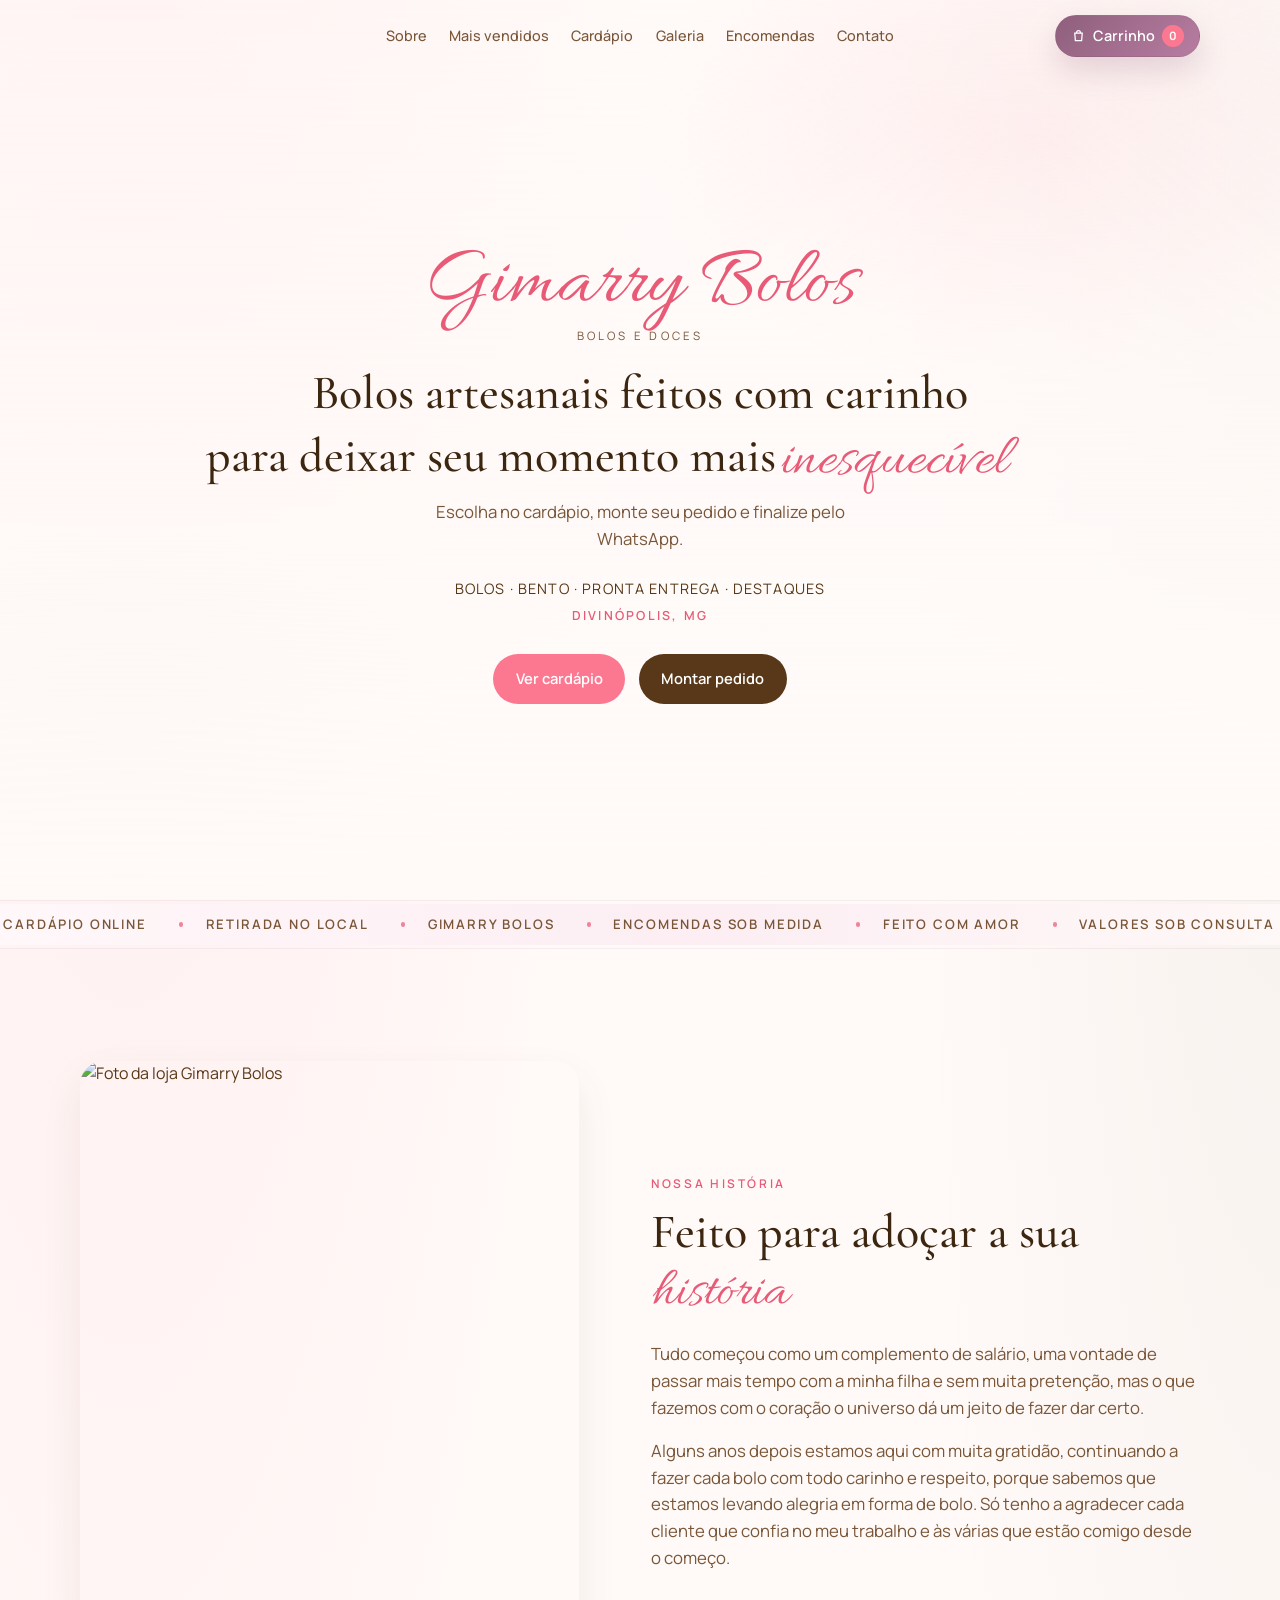
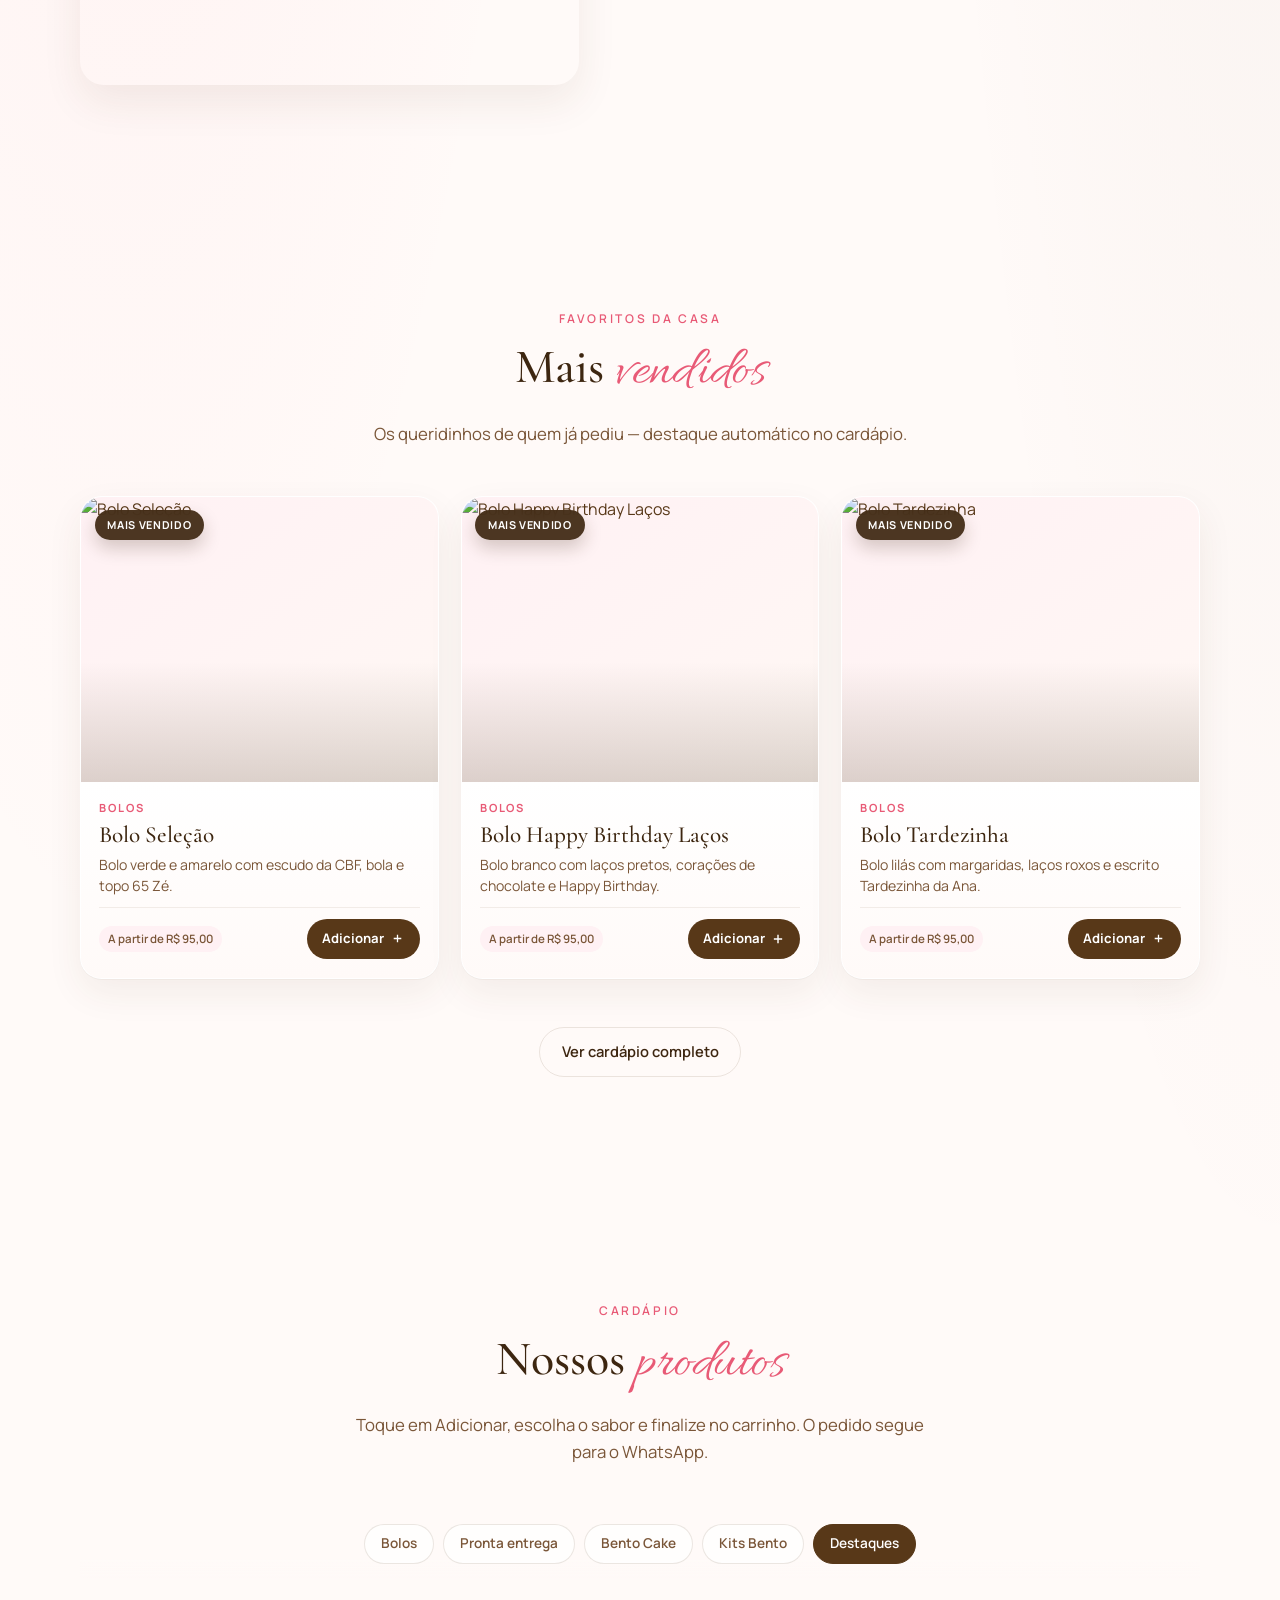
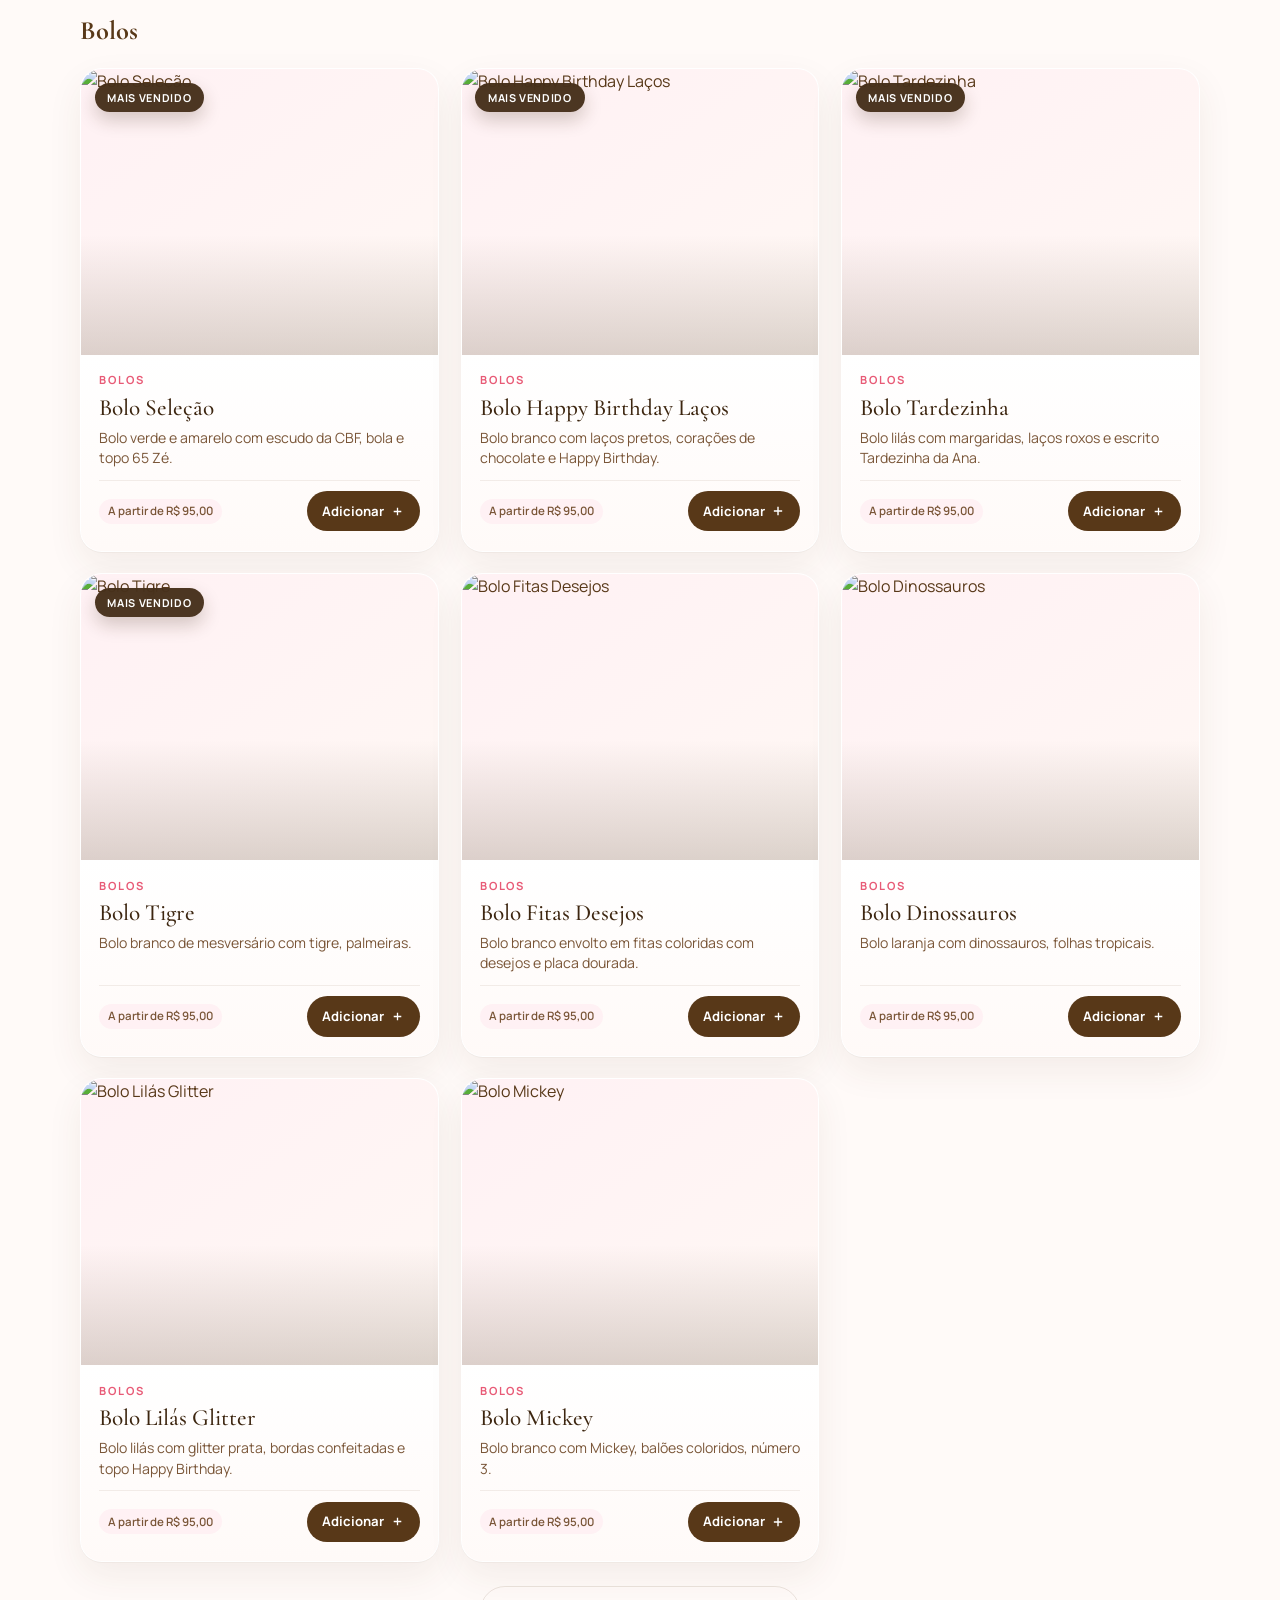
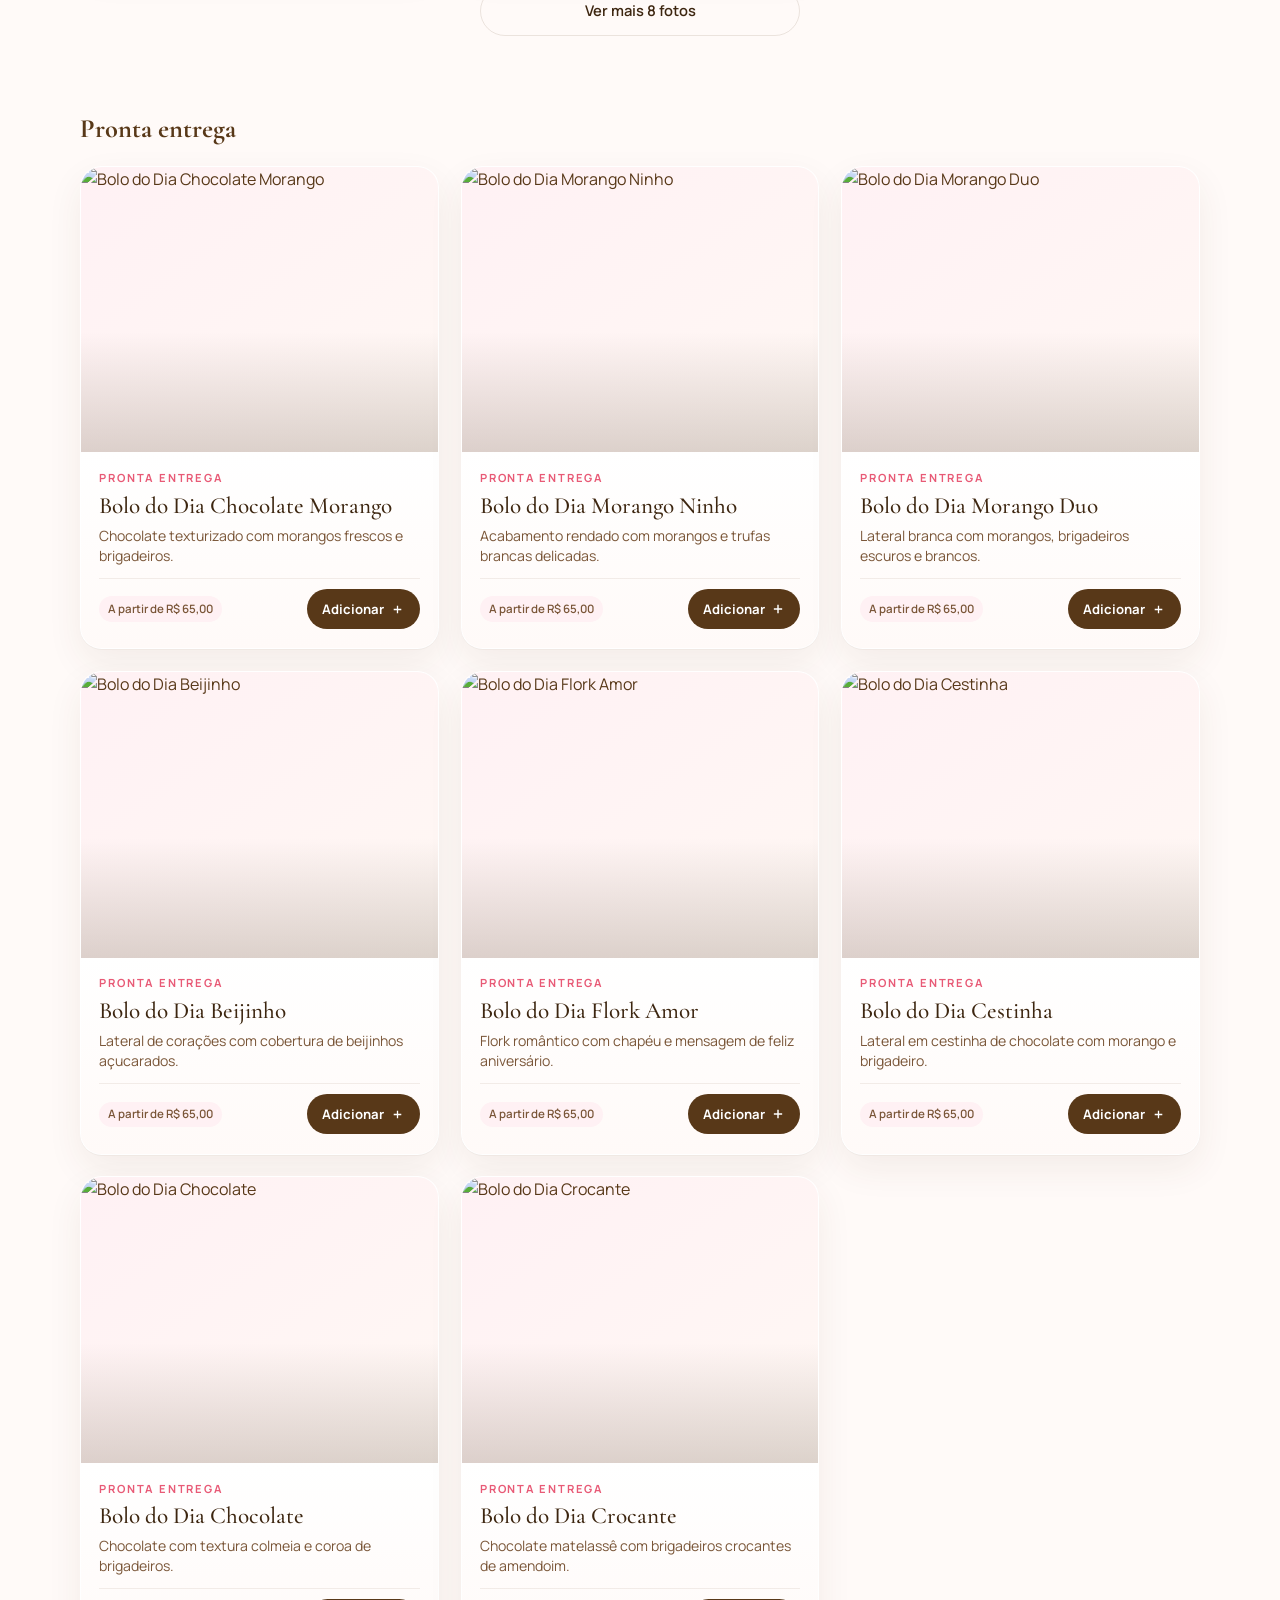
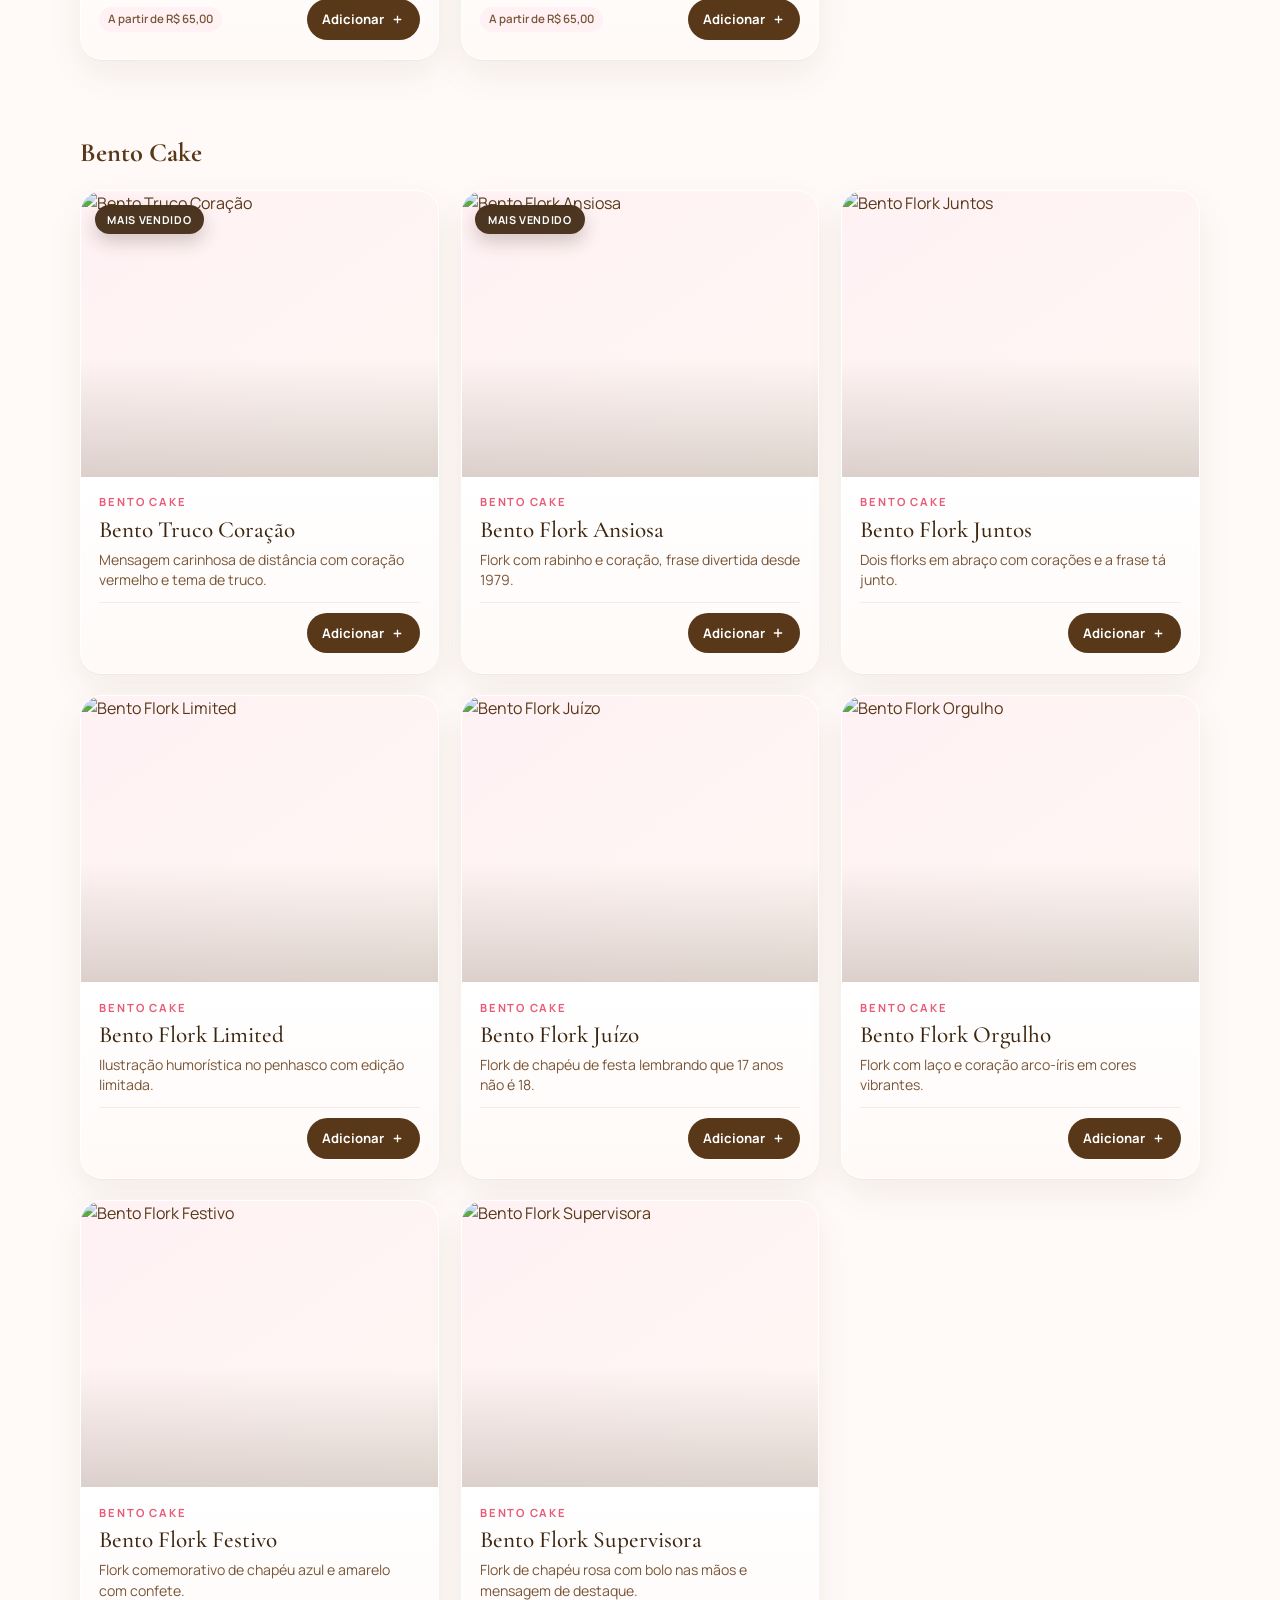
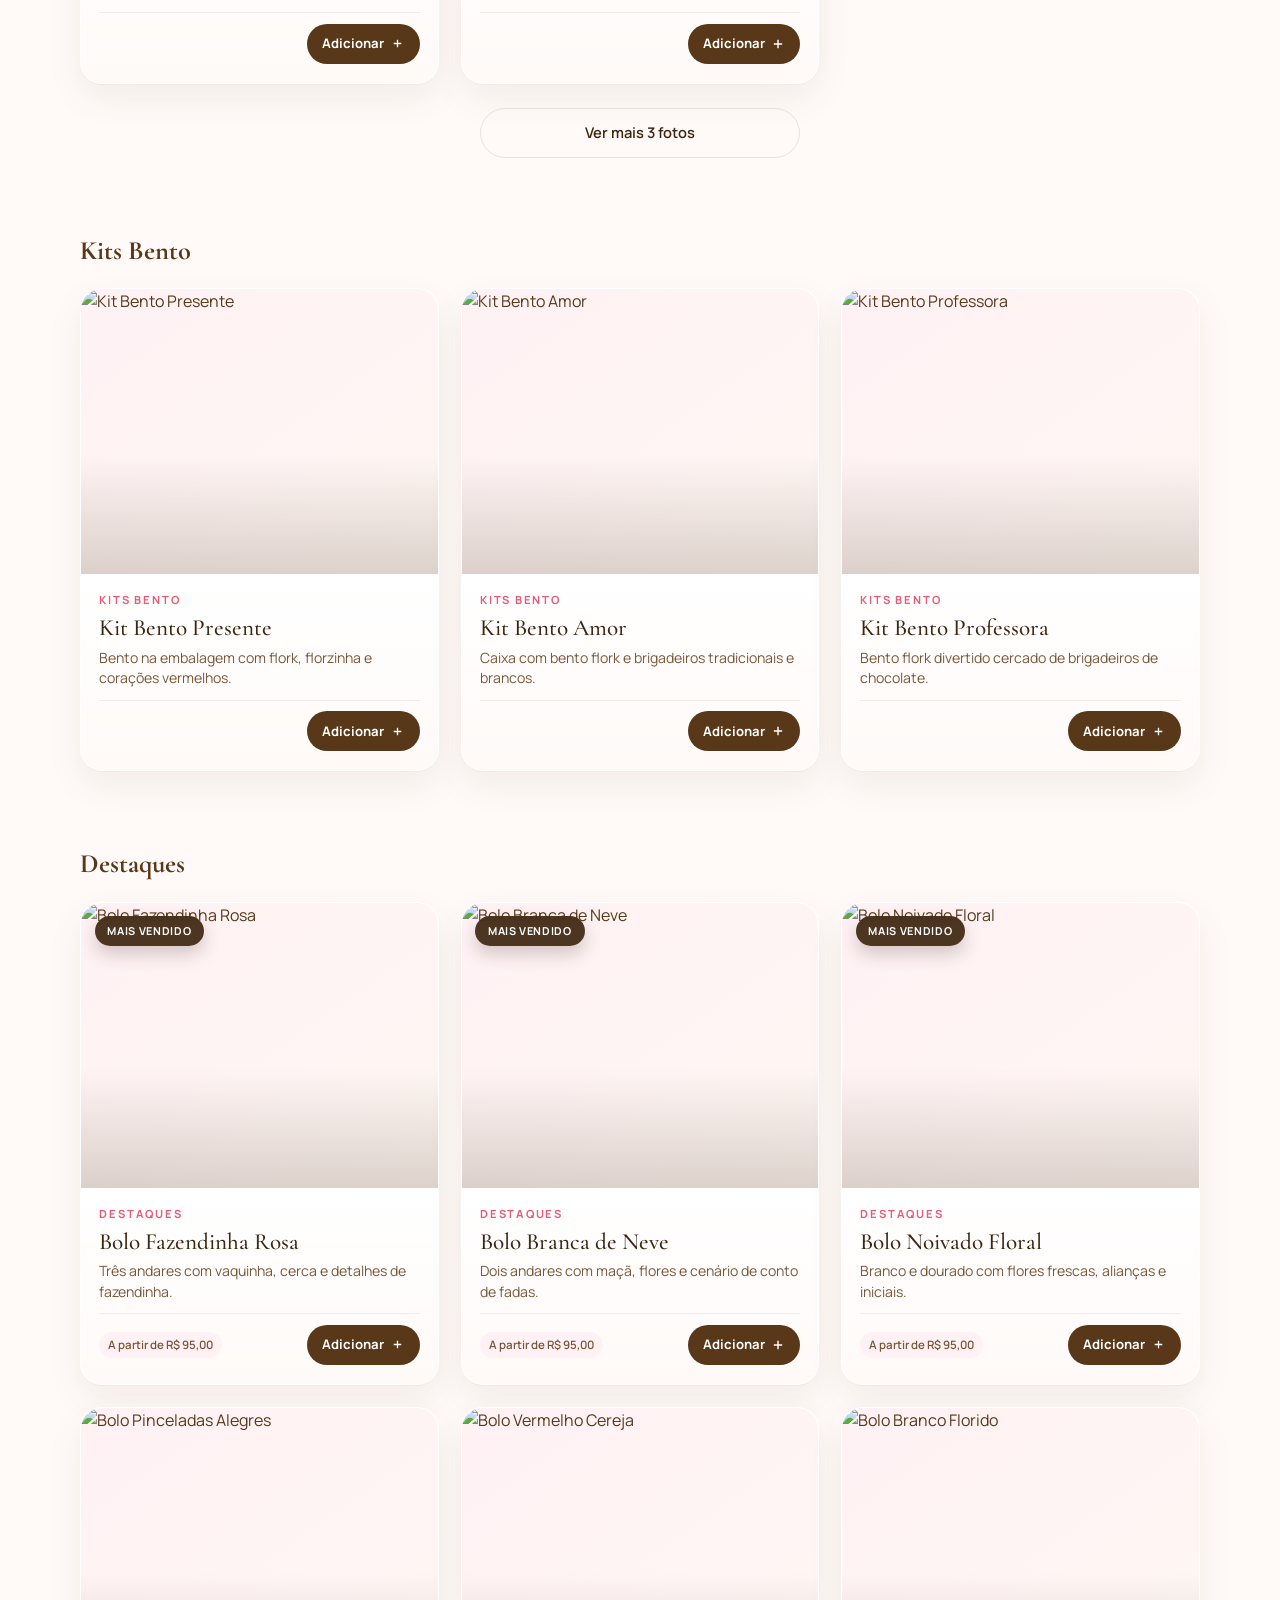
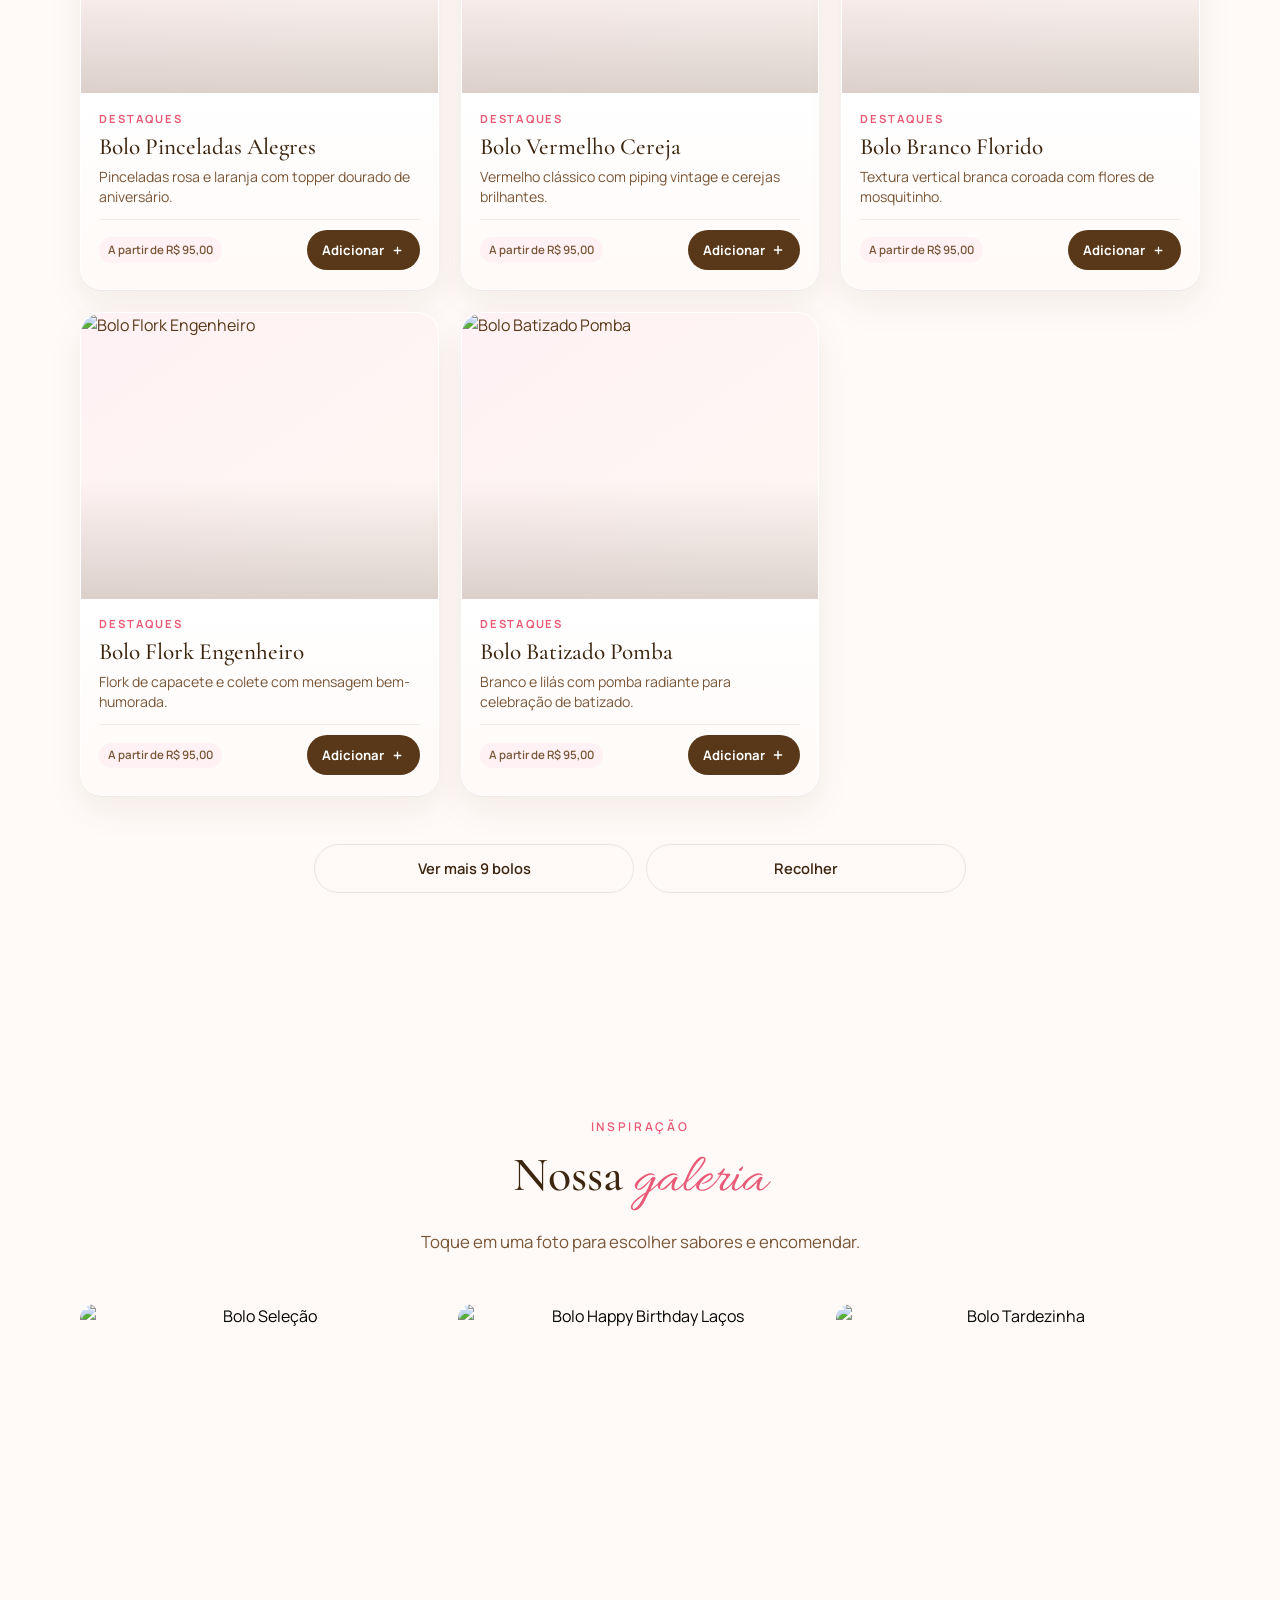
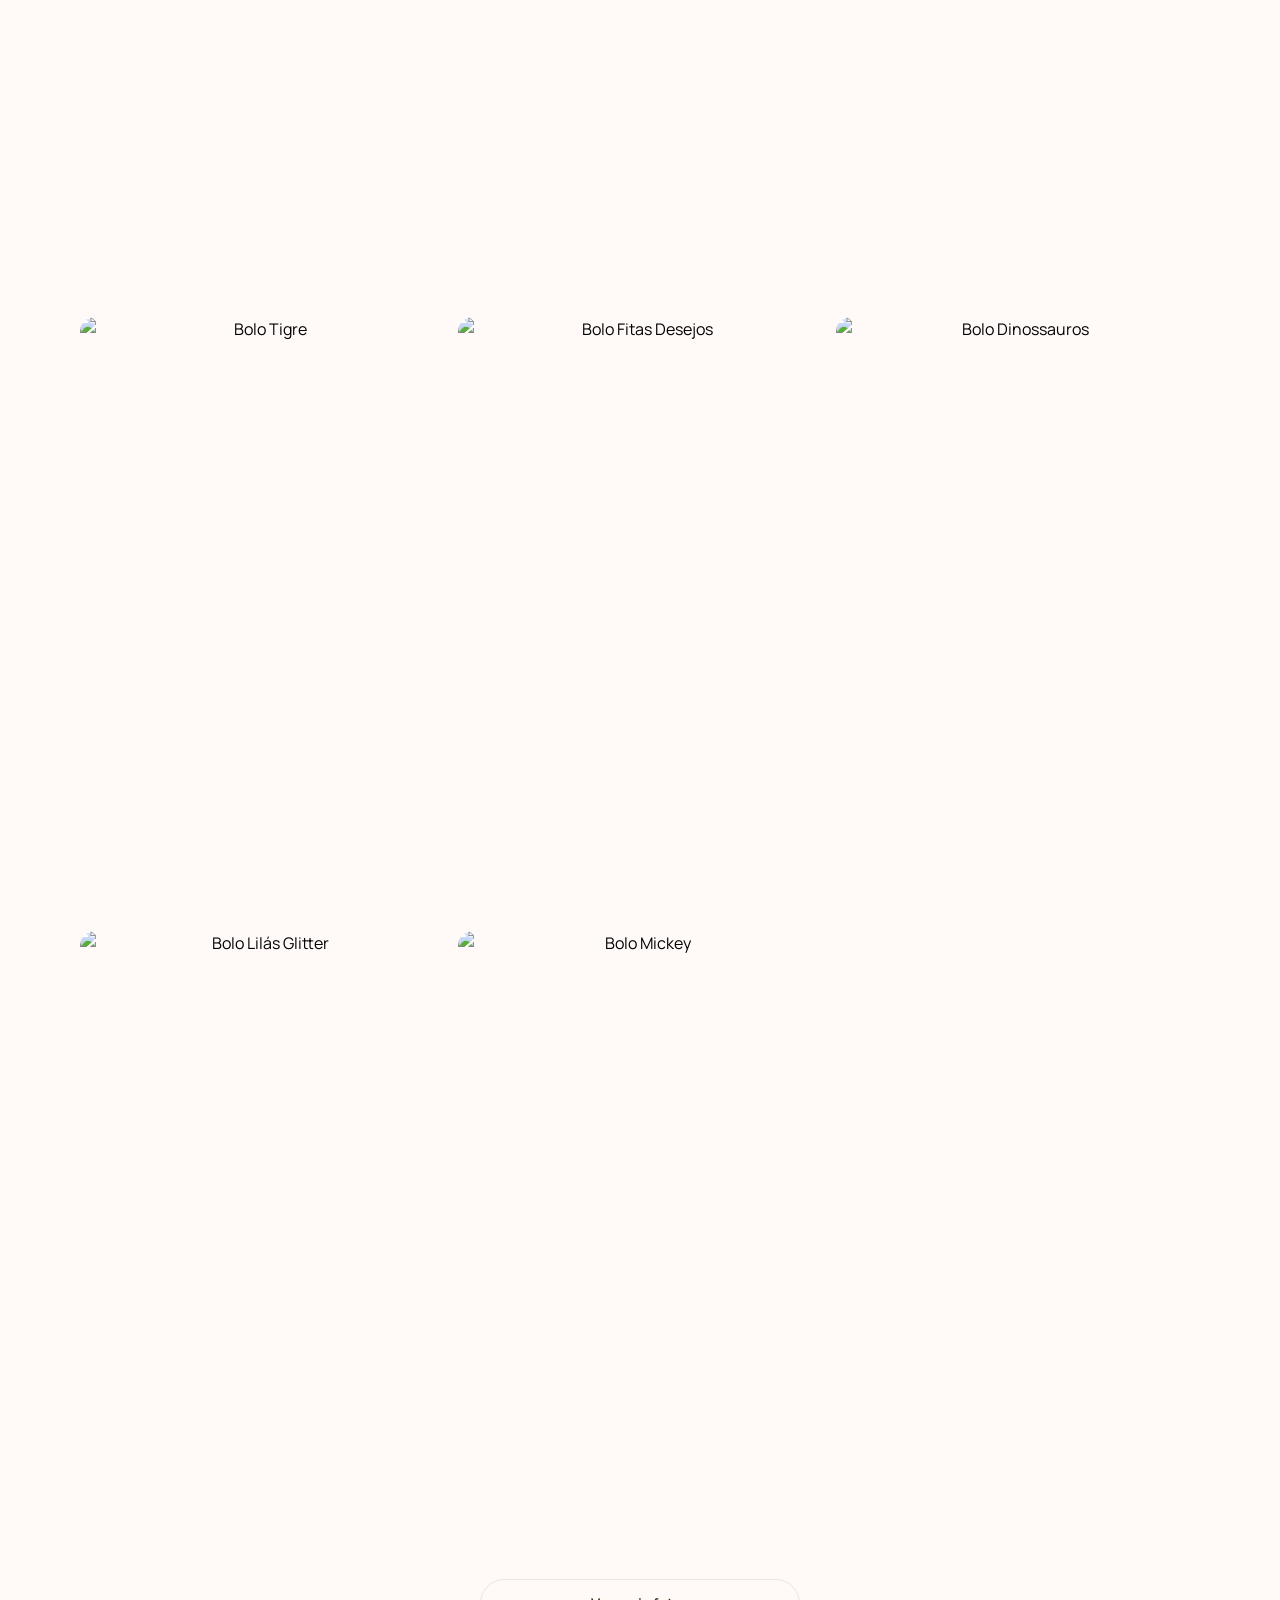
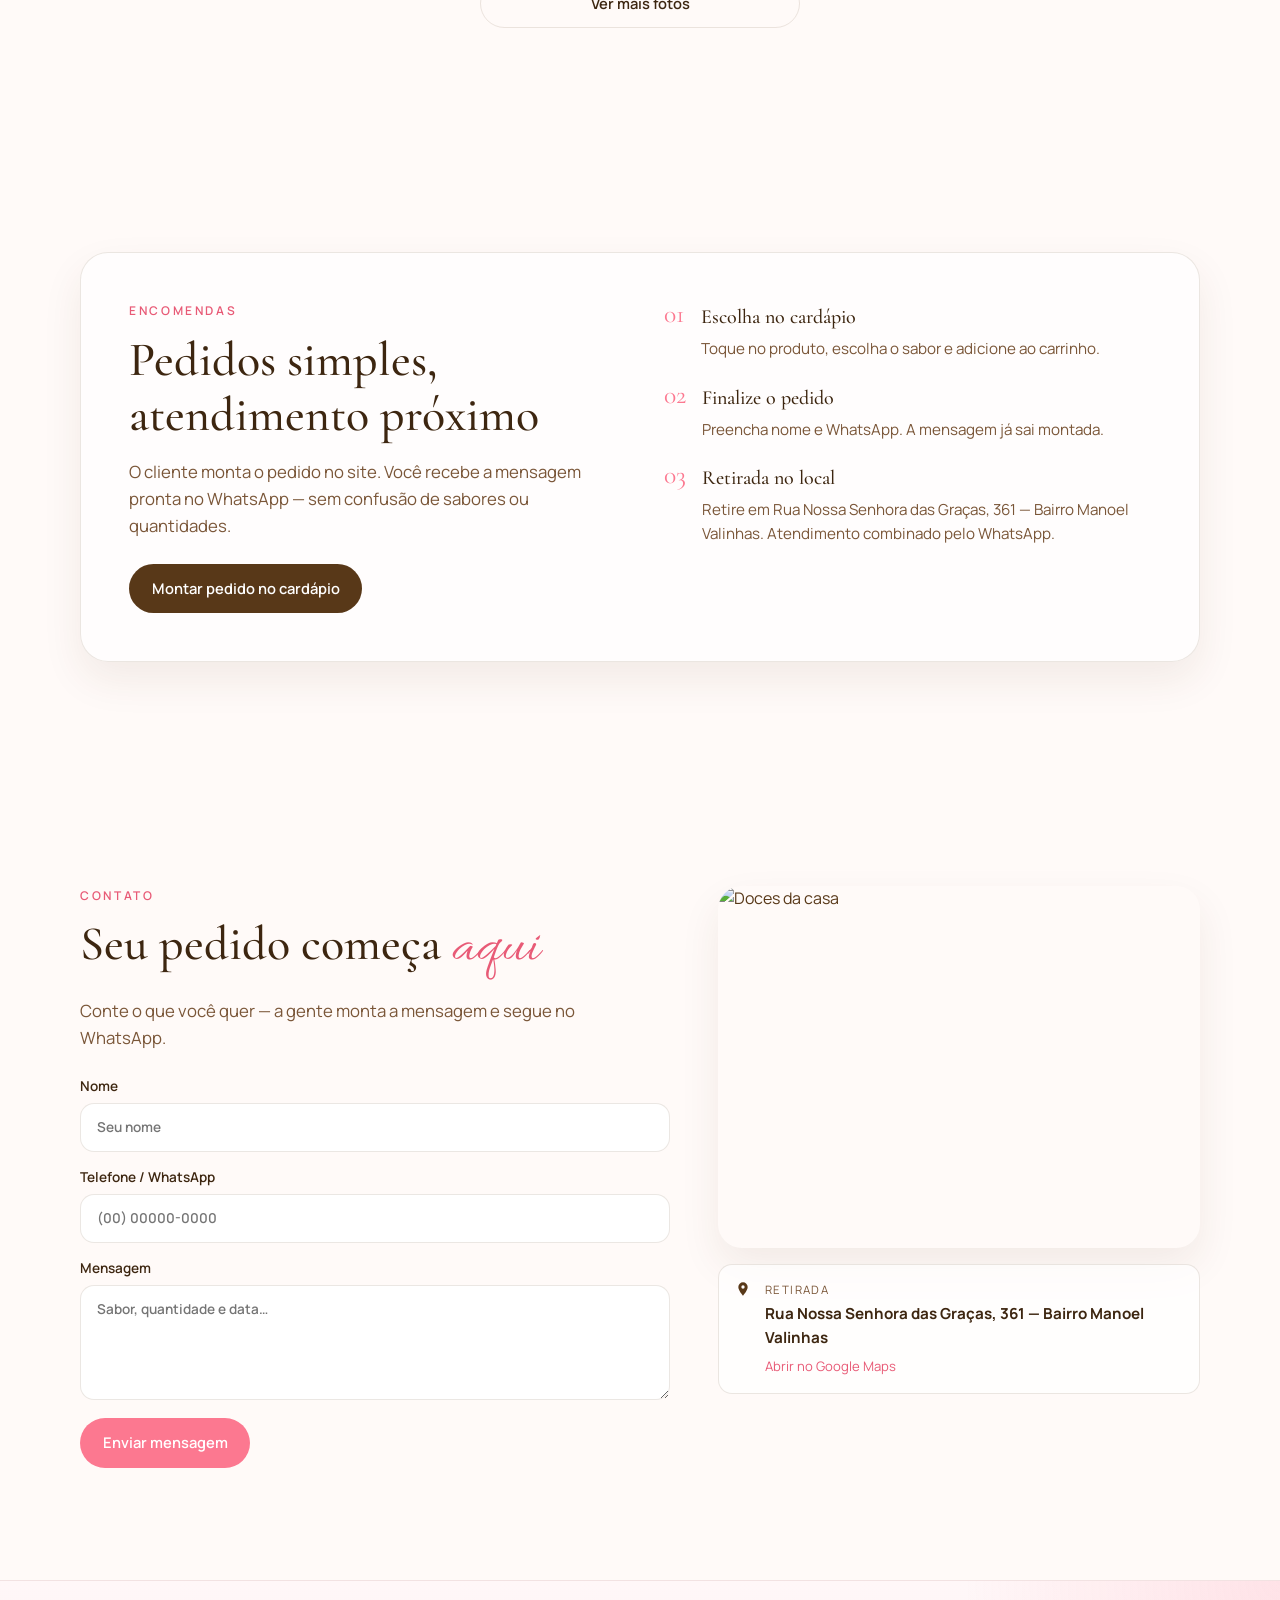
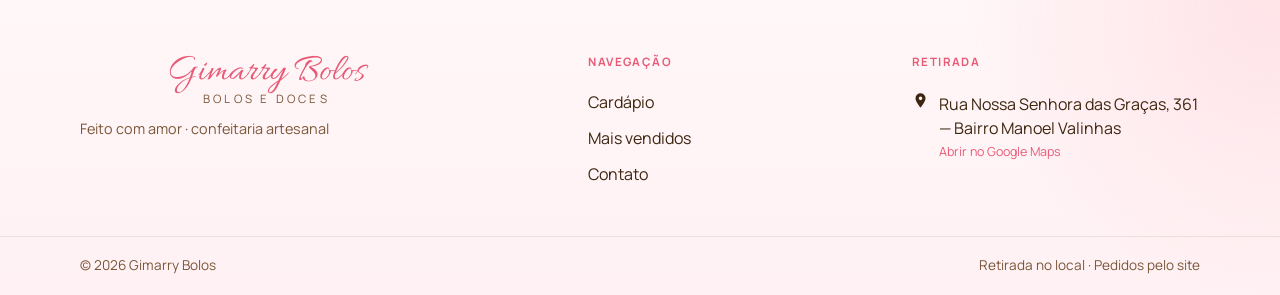
==== commit 4782c879: "Show eight cakes at a time and stop the category chip from bouncing the page. Co-authored-by: Cursor" ====
--- a/index.html
+++ b/index.html
@@ -11,7 +11,7 @@
   <link rel="preconnect" href="https://fonts.googleapis.com">
   <link rel="preconnect" href="https://fonts.gstatic.com" crossorigin>
   <link href="https://fonts.googleapis.com/css2?family=Allura&family=Cormorant+Garamond:ital,wght@0,600;1,500&family=Manrope:wght@400;600&display=swap" rel="stylesheet">
-  <link rel="stylesheet" href="style.css?v=42">
+  <link rel="stylesheet" href="style.css?v=43">
 </head>
 <body>
   <header class="header" id="header">
@@ -336,6 +336,6 @@
 
   <script src="js/data.js?v=36" defer></script>
   <script src="js/cart-shared.js?v=28" defer></script>
-  <script src="script.js?v=51" defer></script>
+  <script src="script.js?v=52" defer></script>
 </body>
 </html>
--- a/style.css
+++ b/style.css
@@ -913,6 +913,12 @@
   margin: 0 0 1rem;
 }
 
+.products-group__actions {
+  display: flex;
+  justify-content: center;
+  margin-top: var(--space-5);
+}
+
 .filter-chip {
   border: 1px solid var(--color-line);
   background: rgba(255, 255, 255, 0.7);
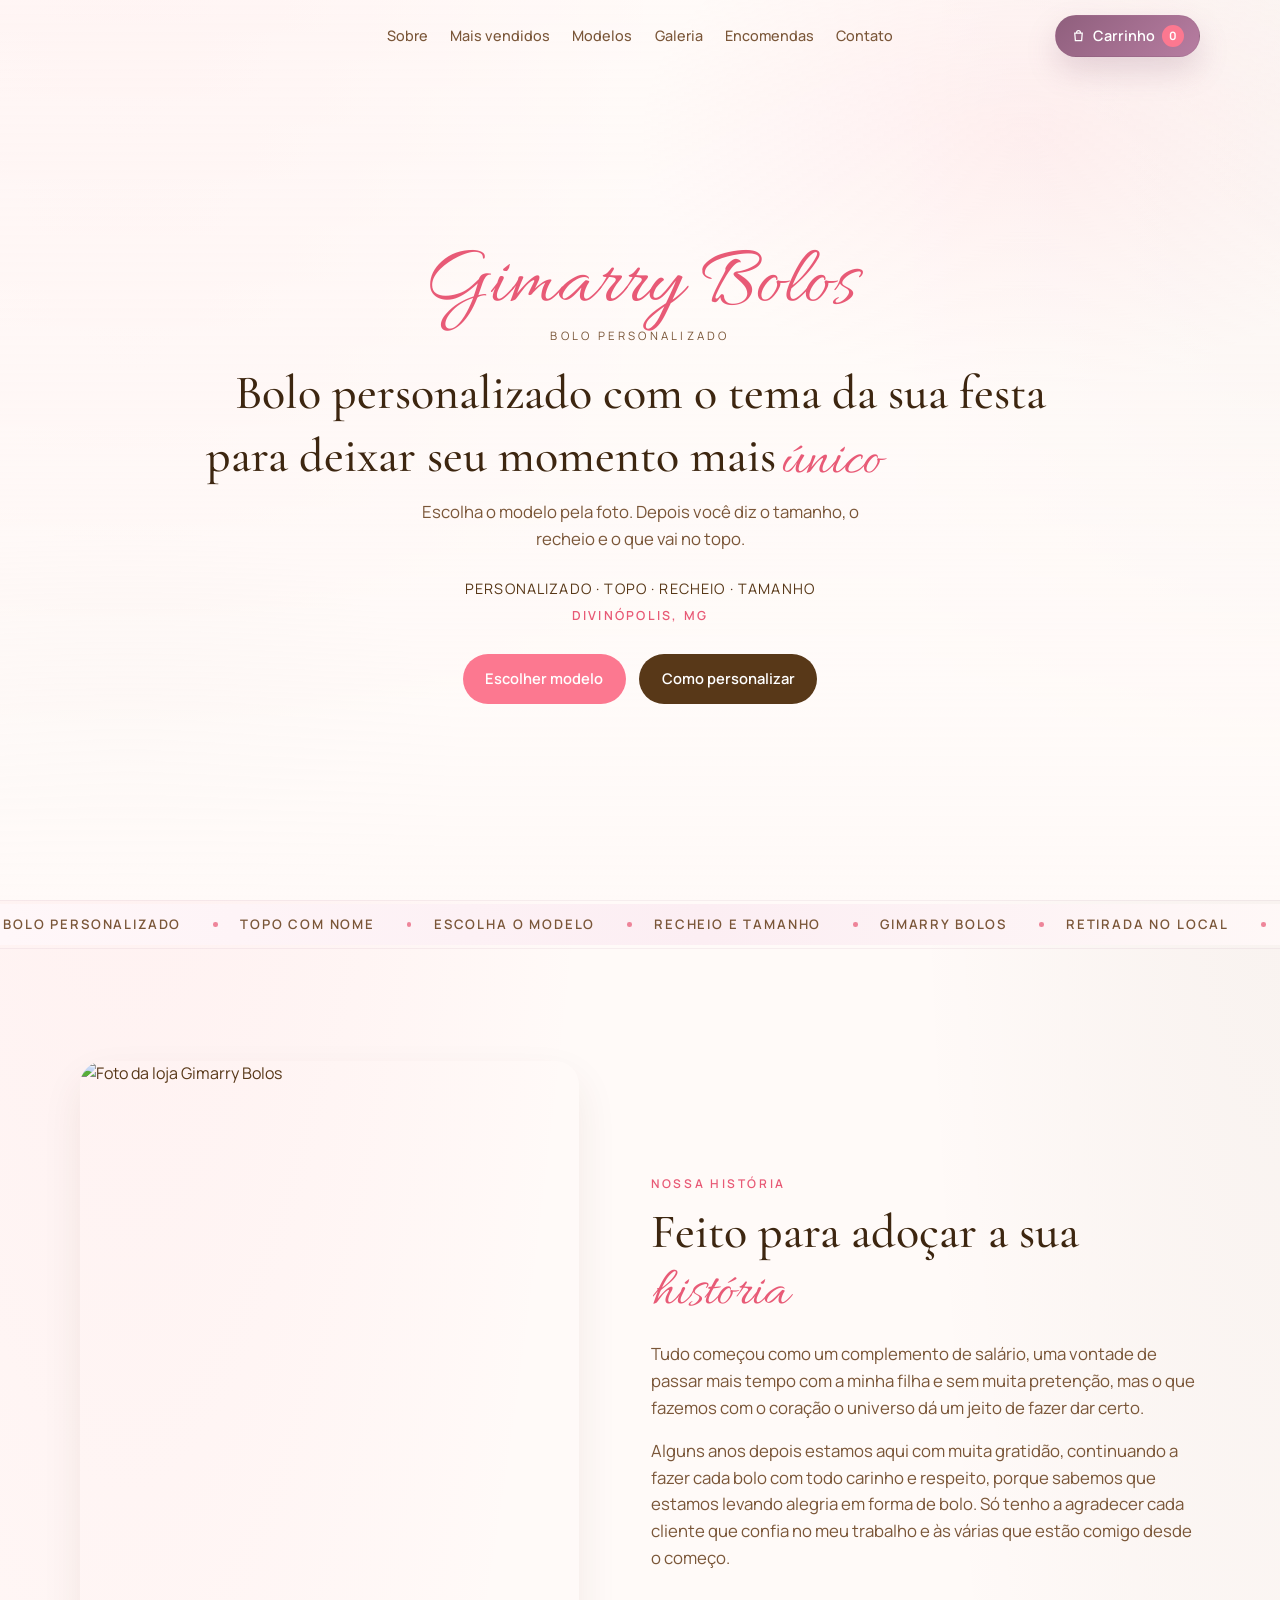
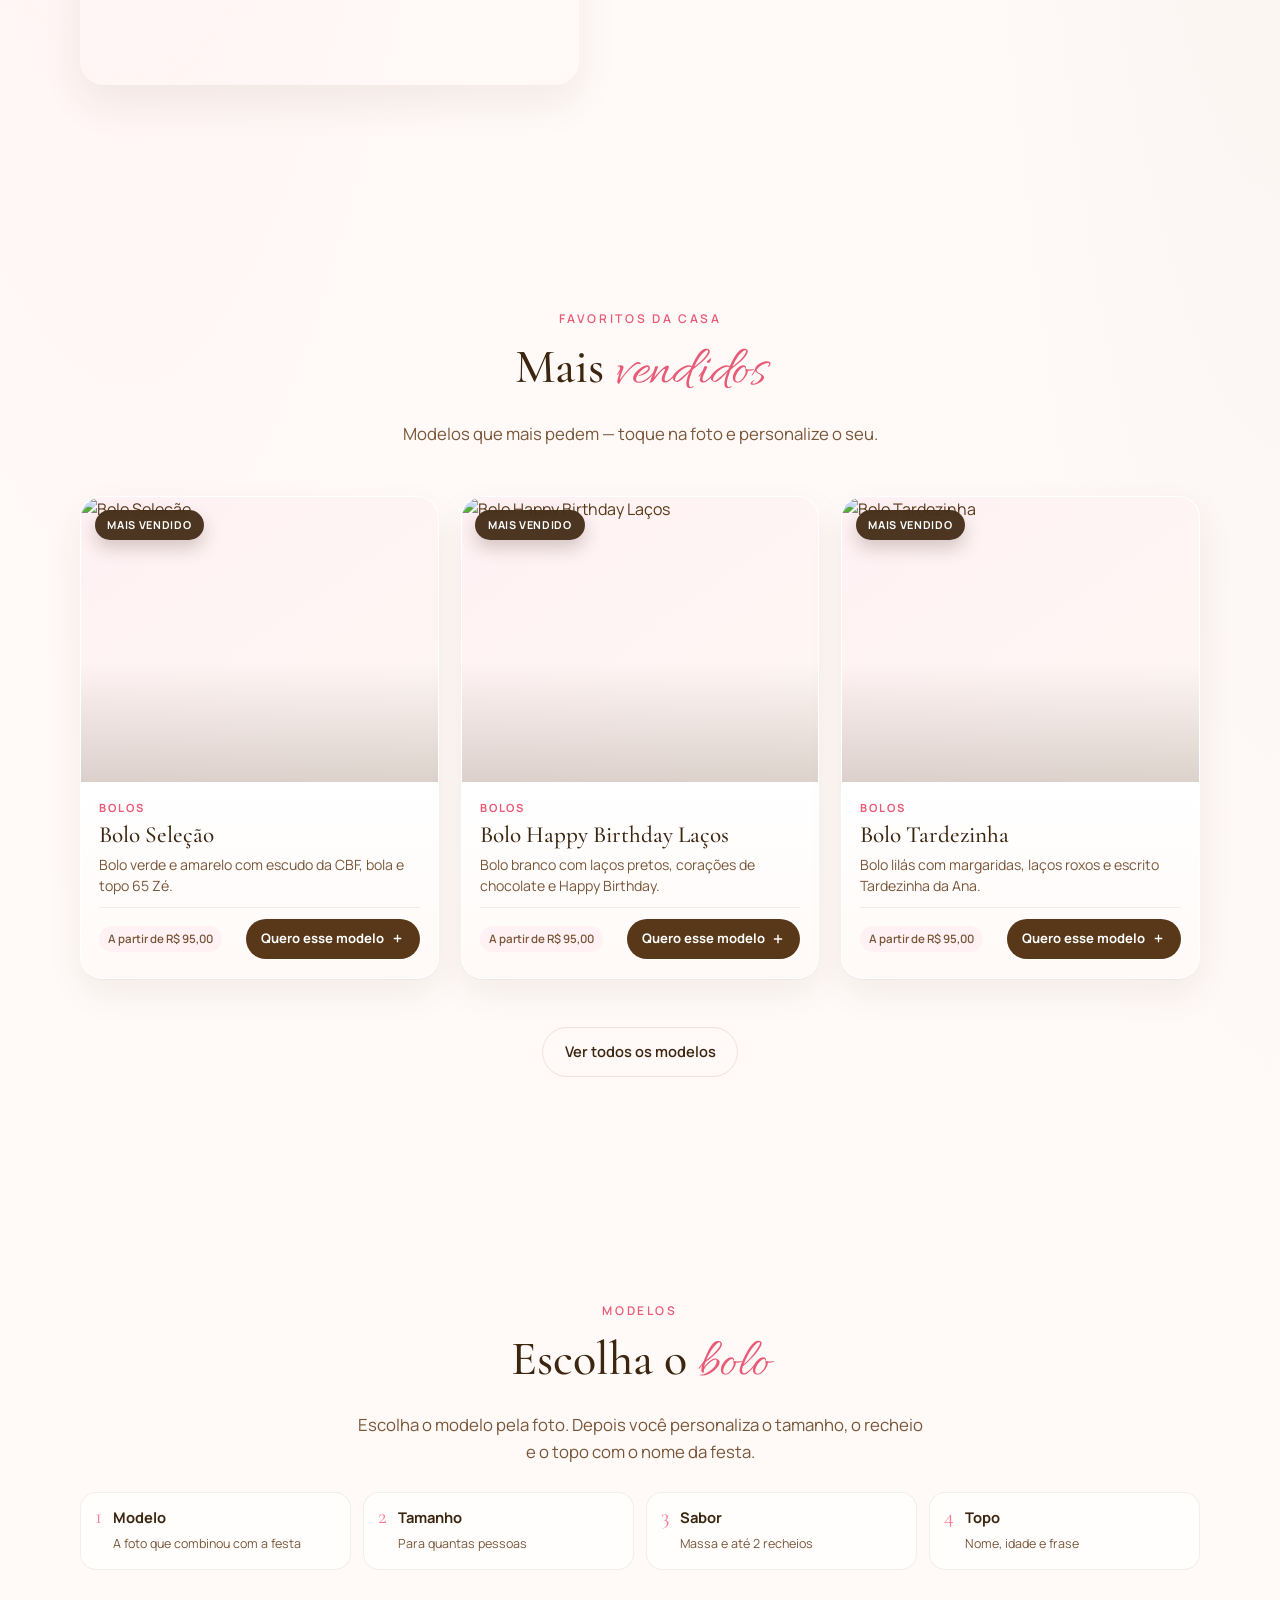
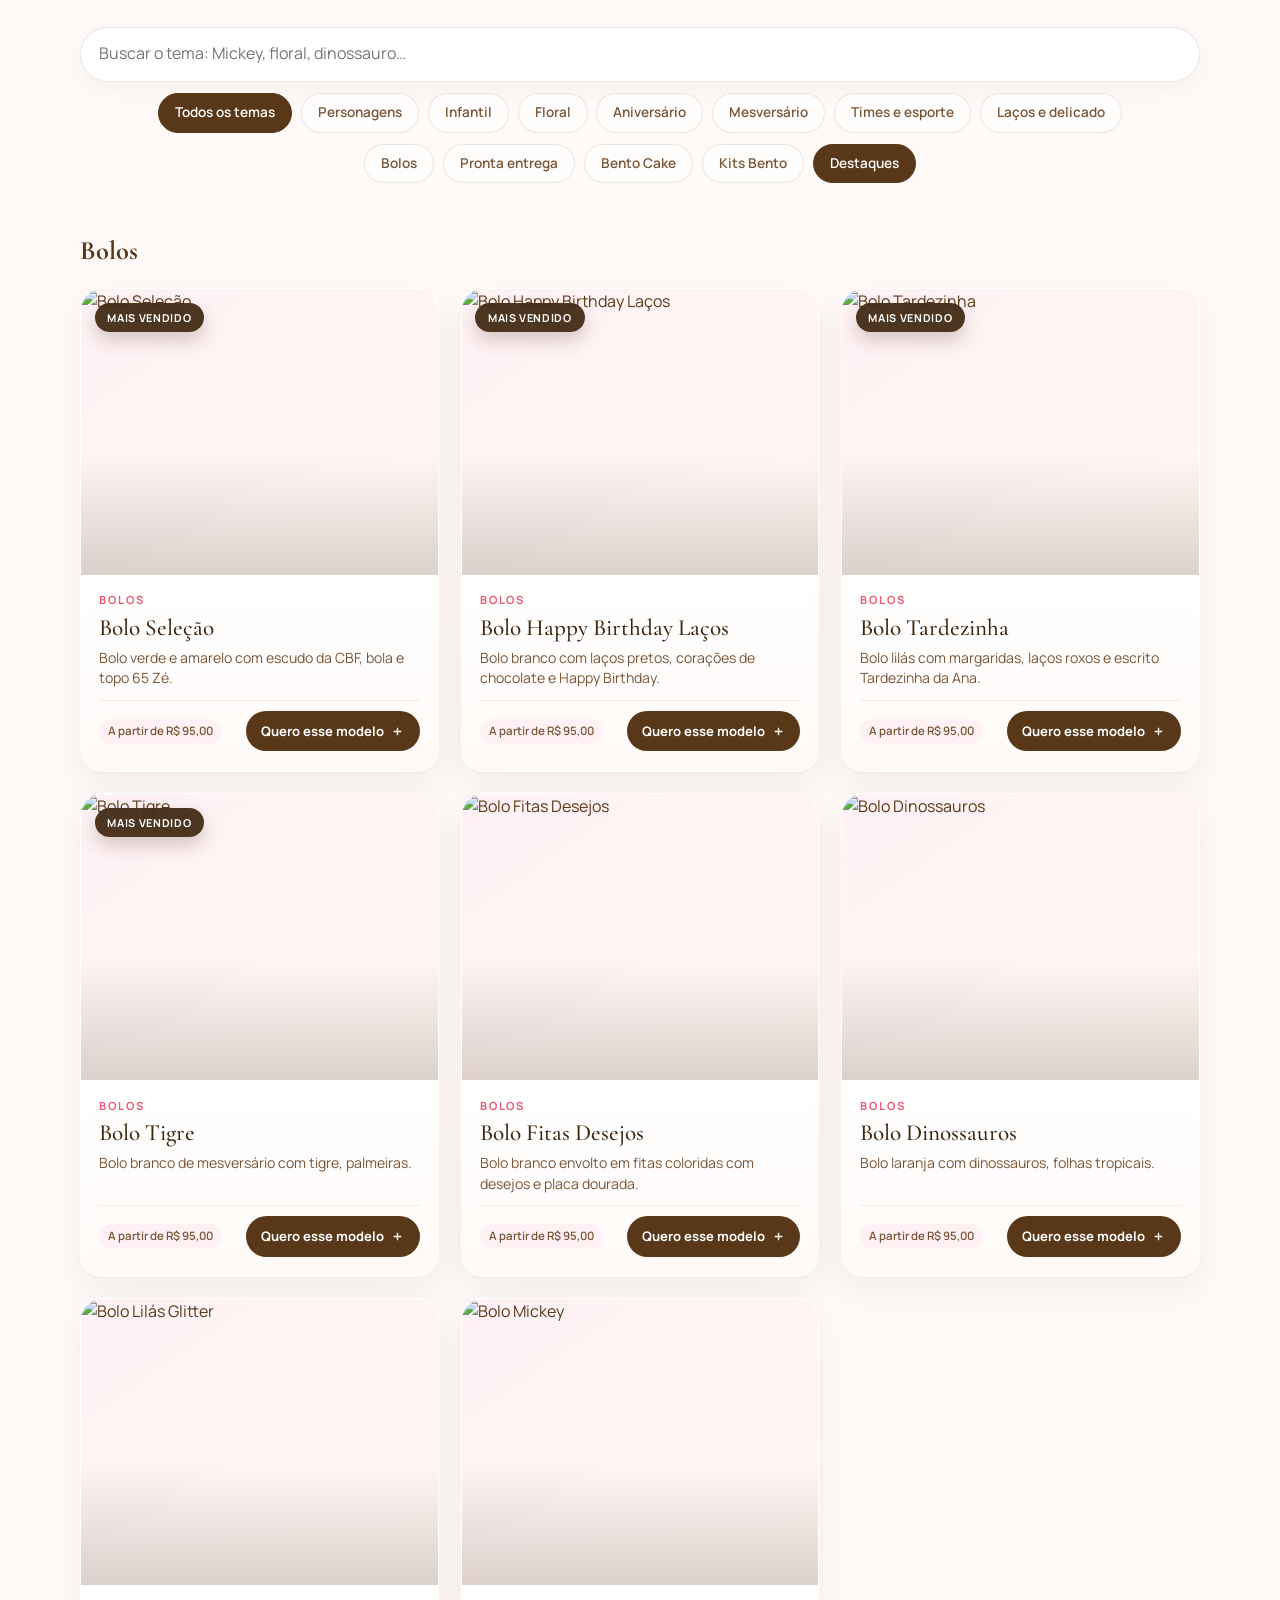
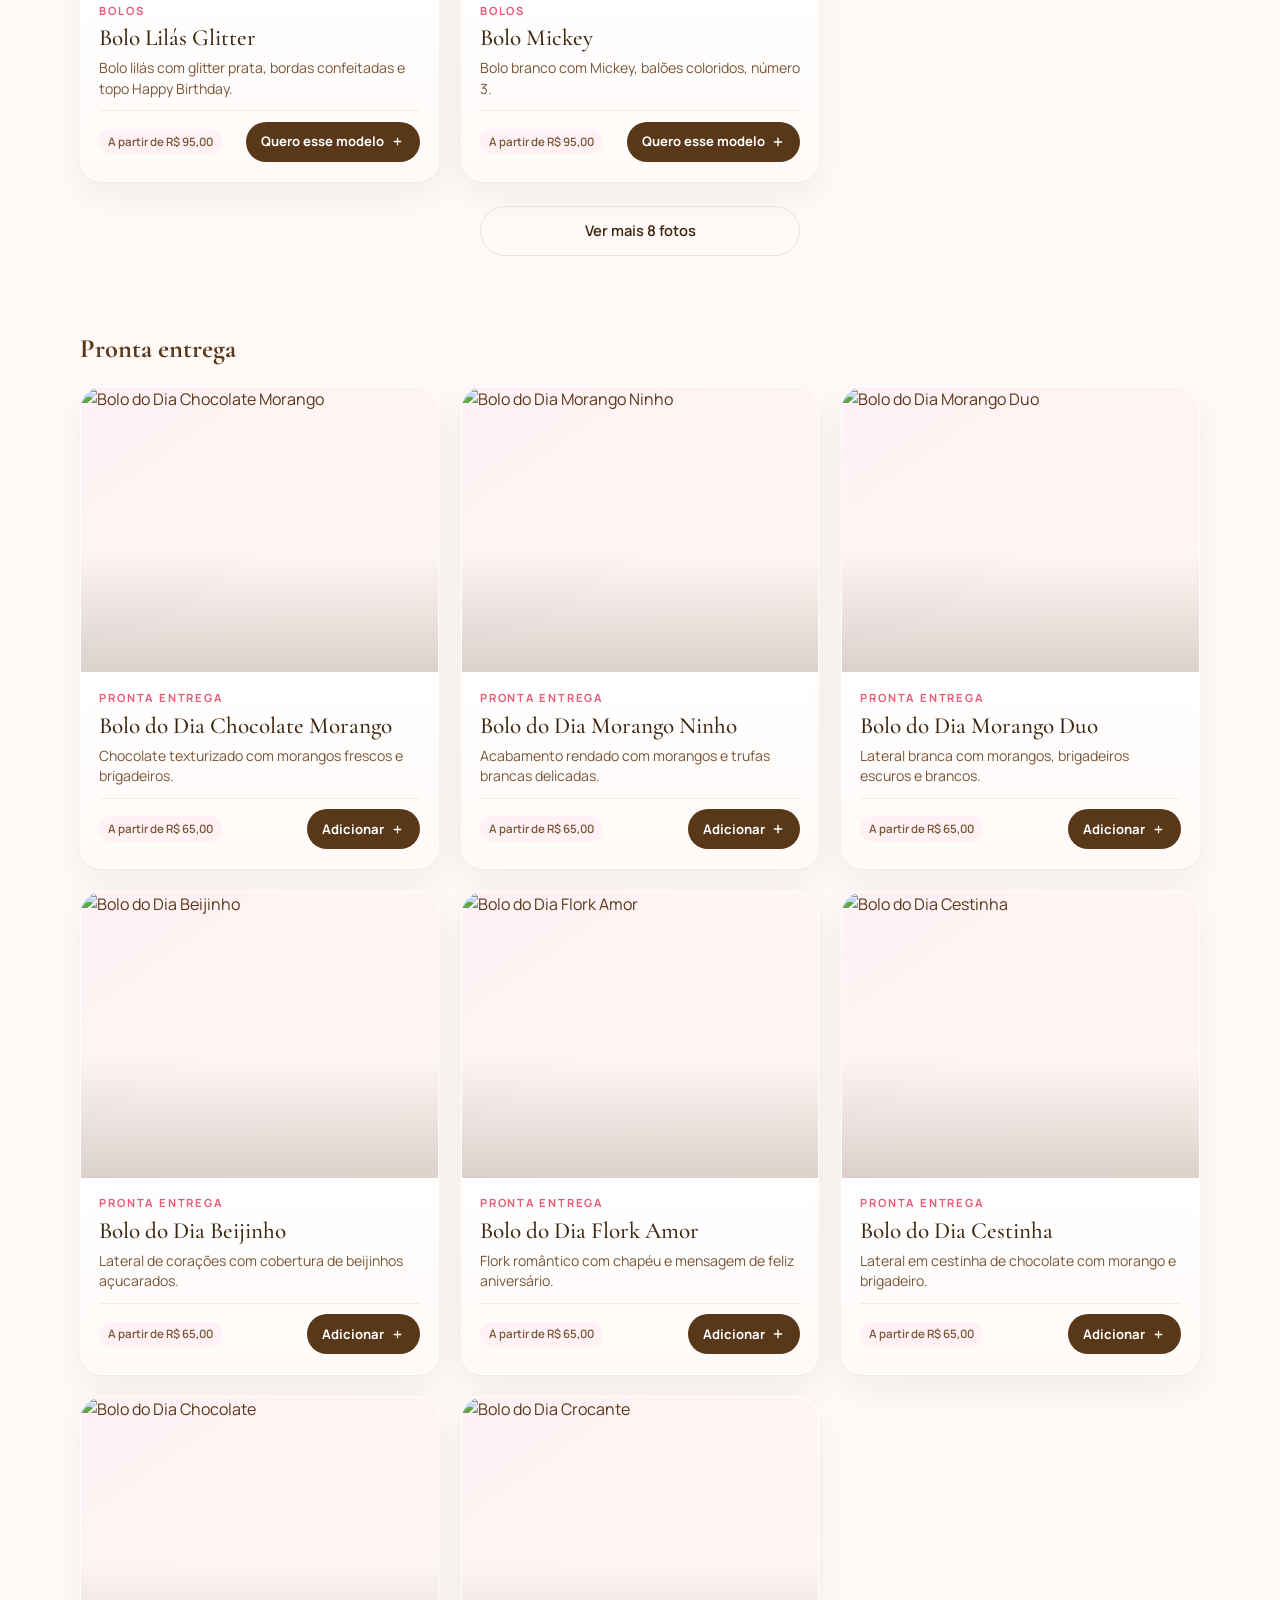
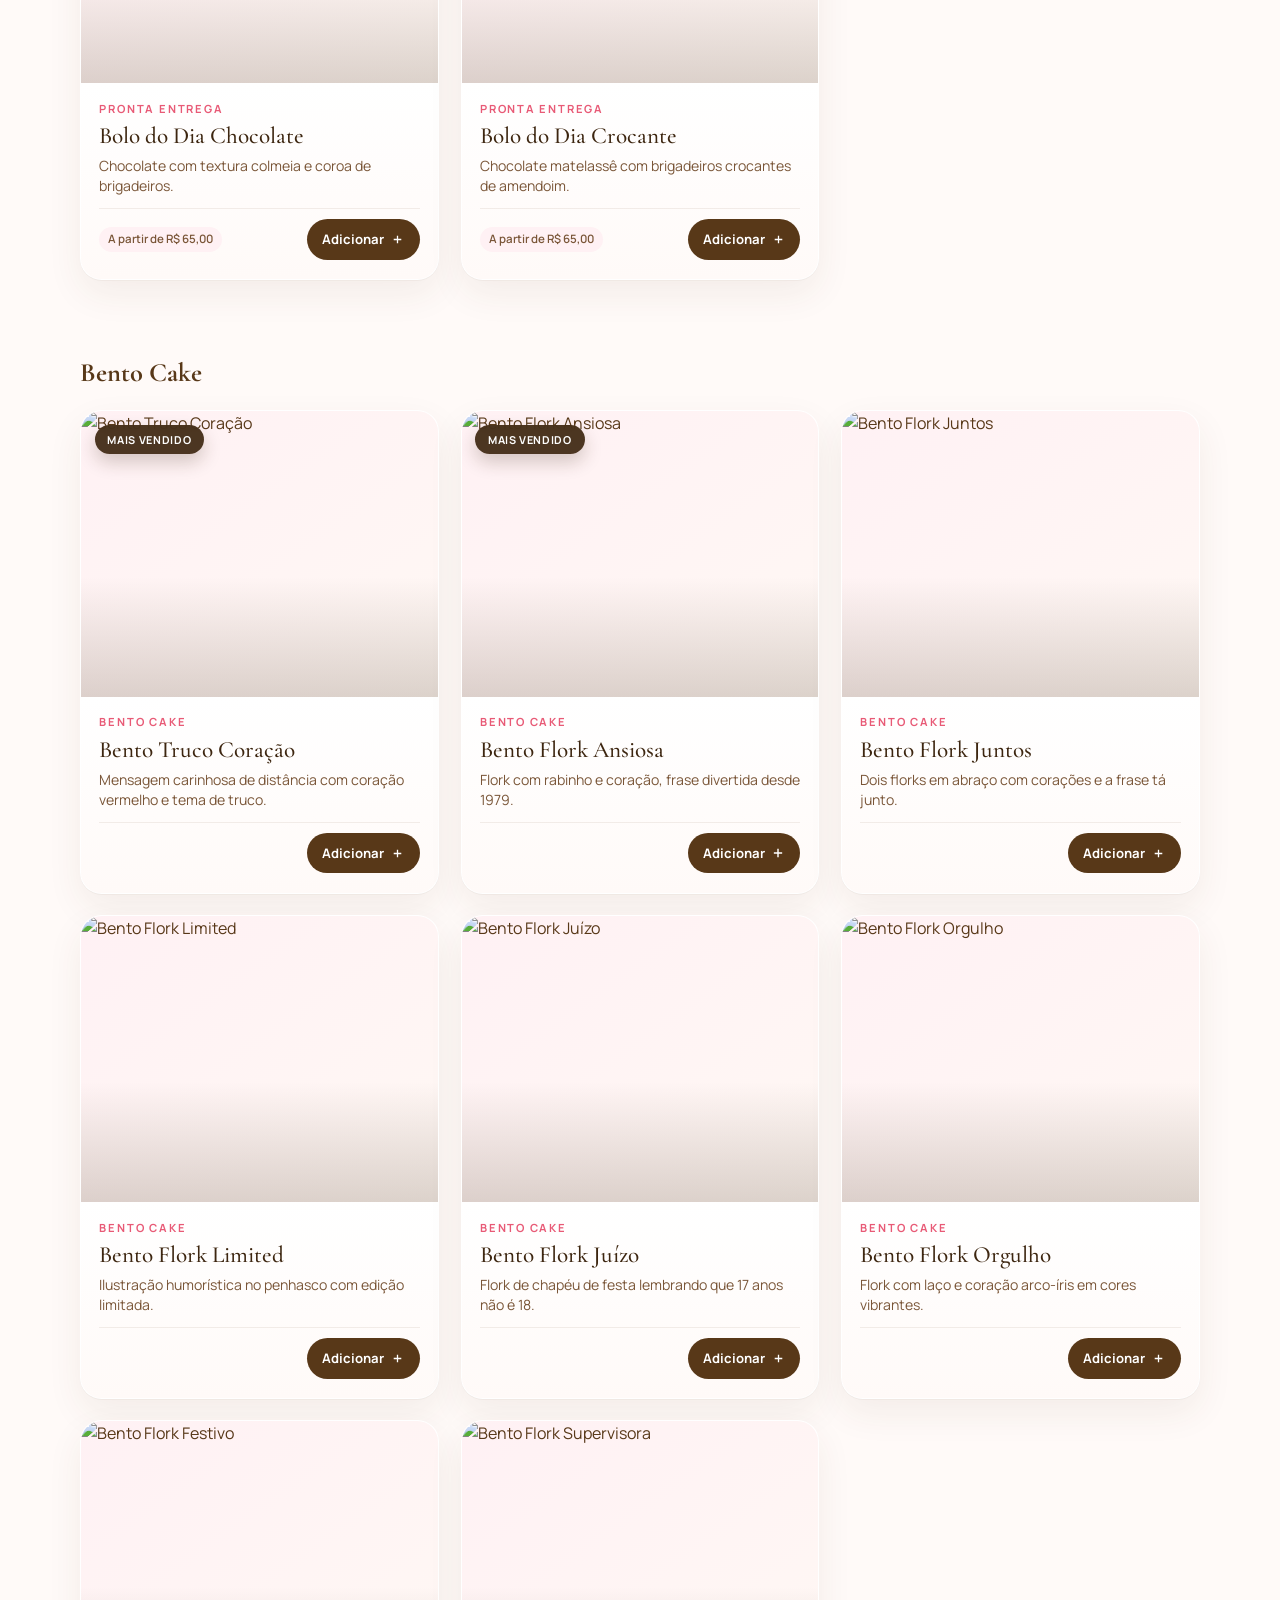
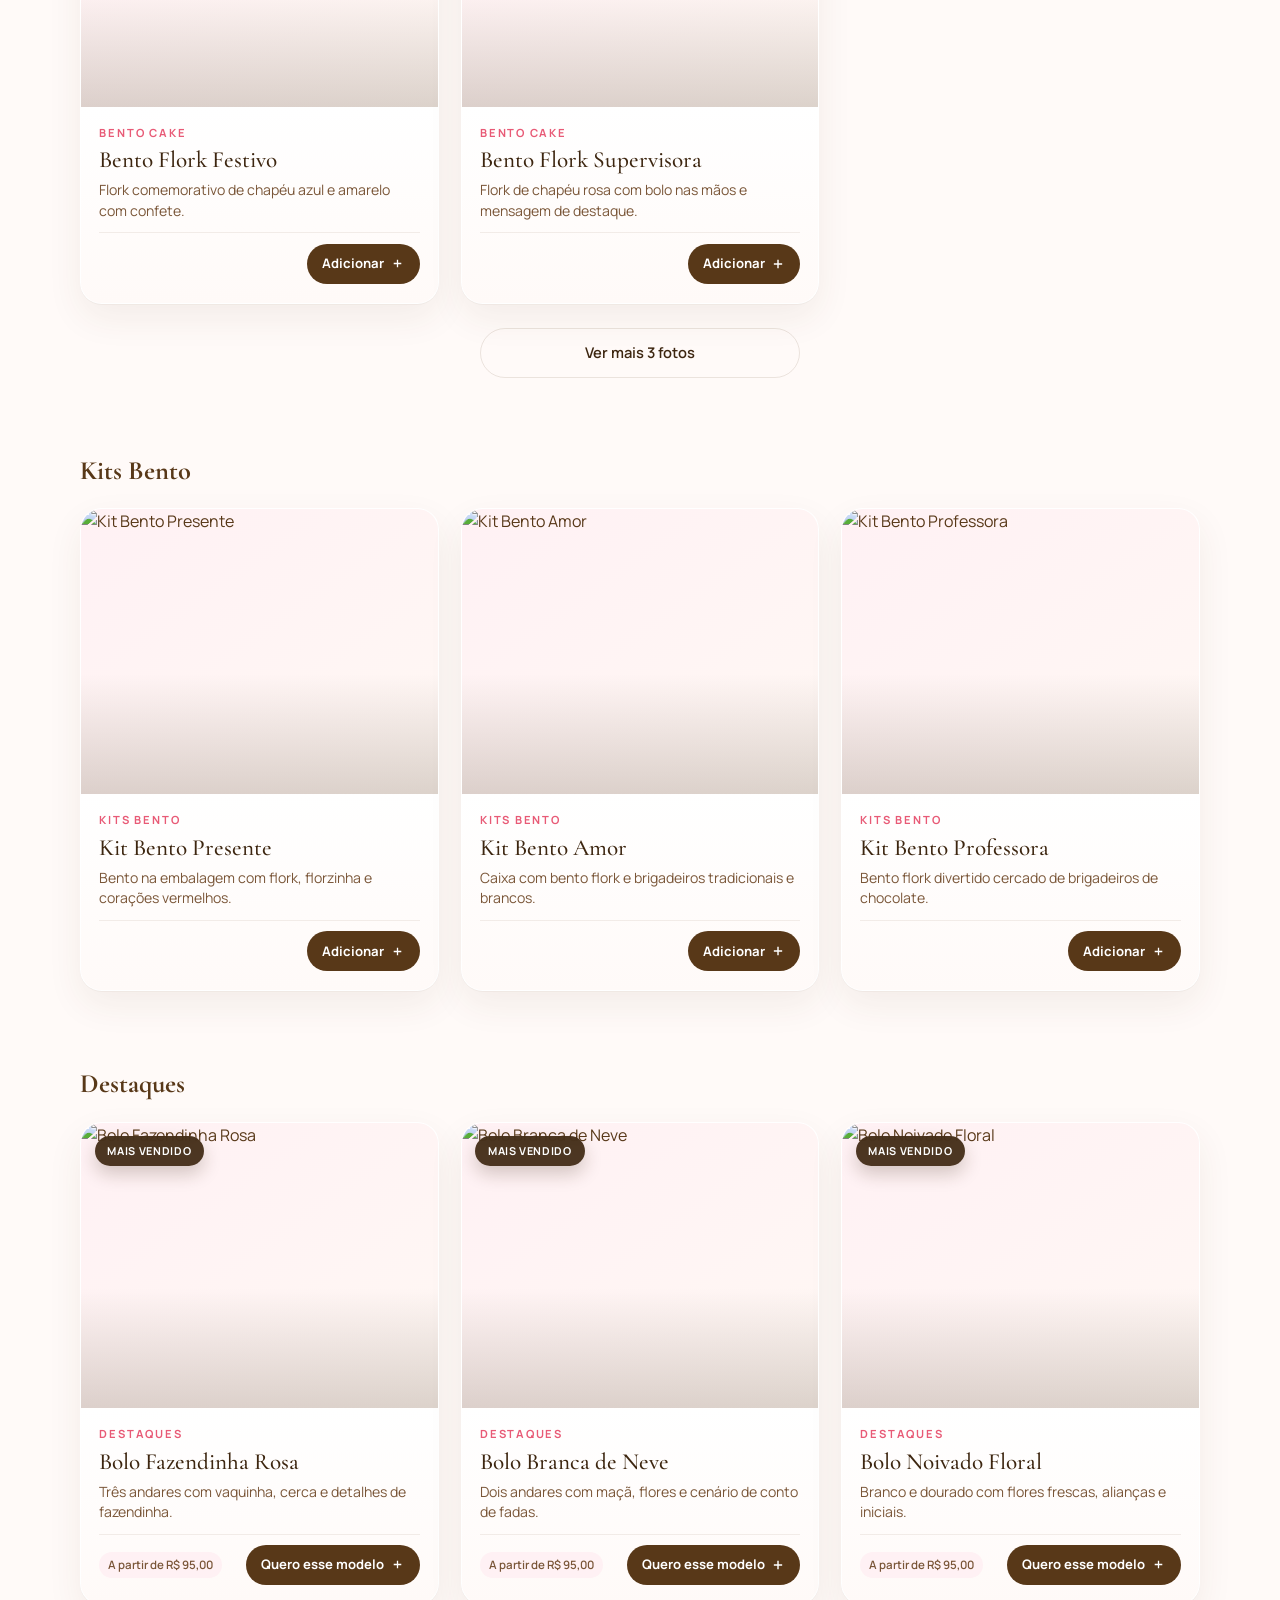
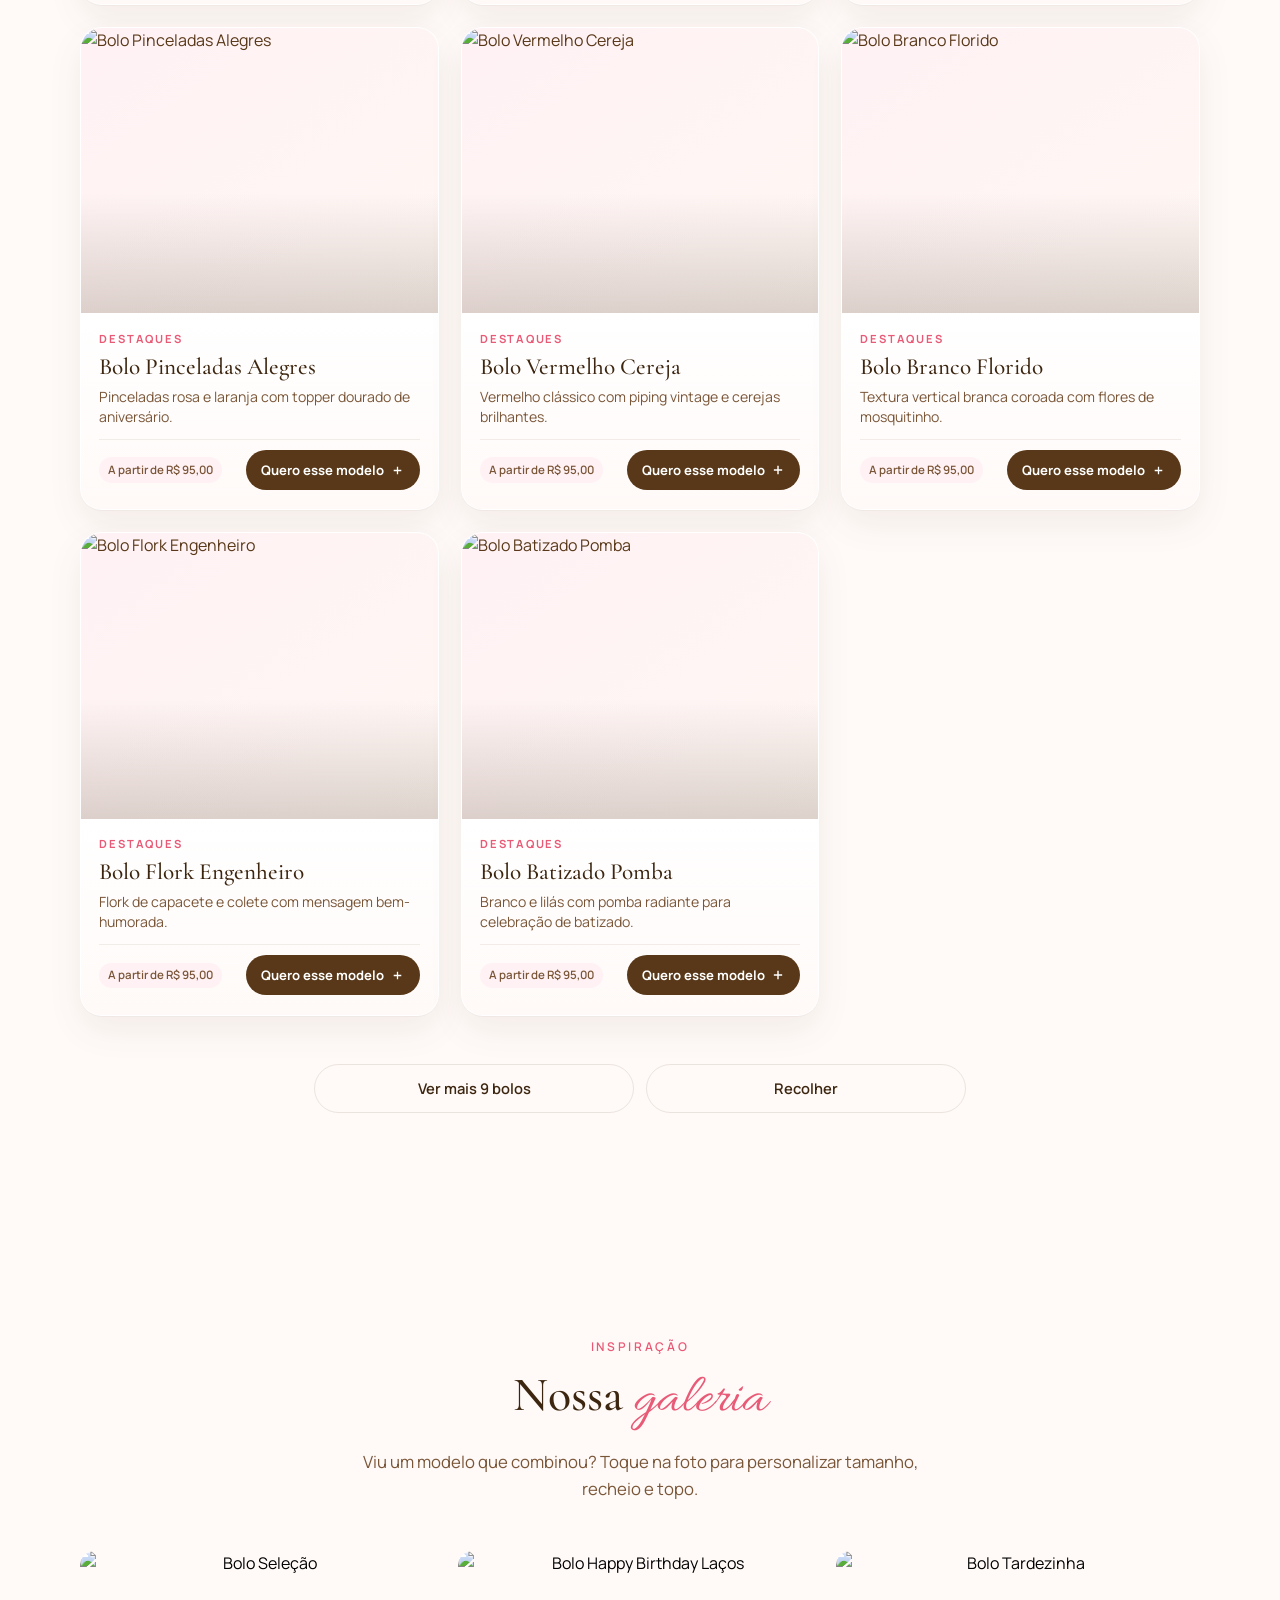
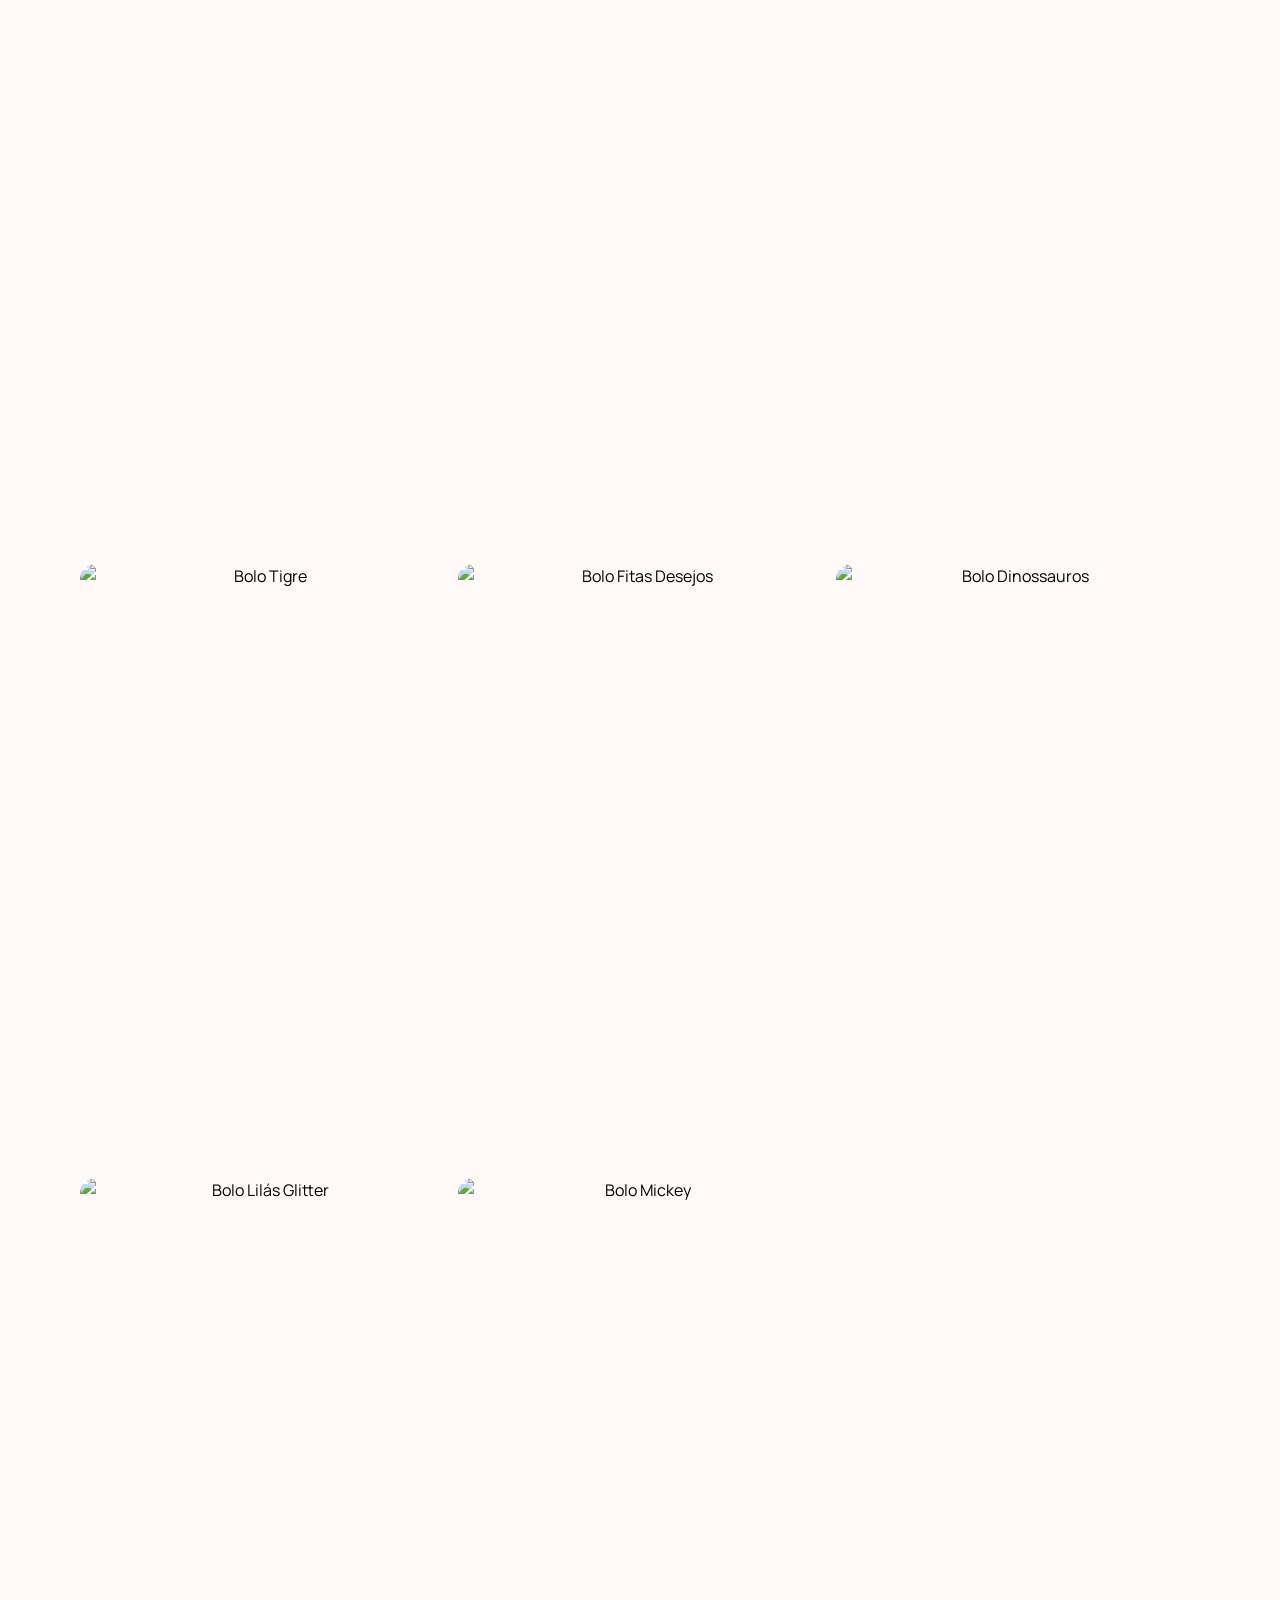
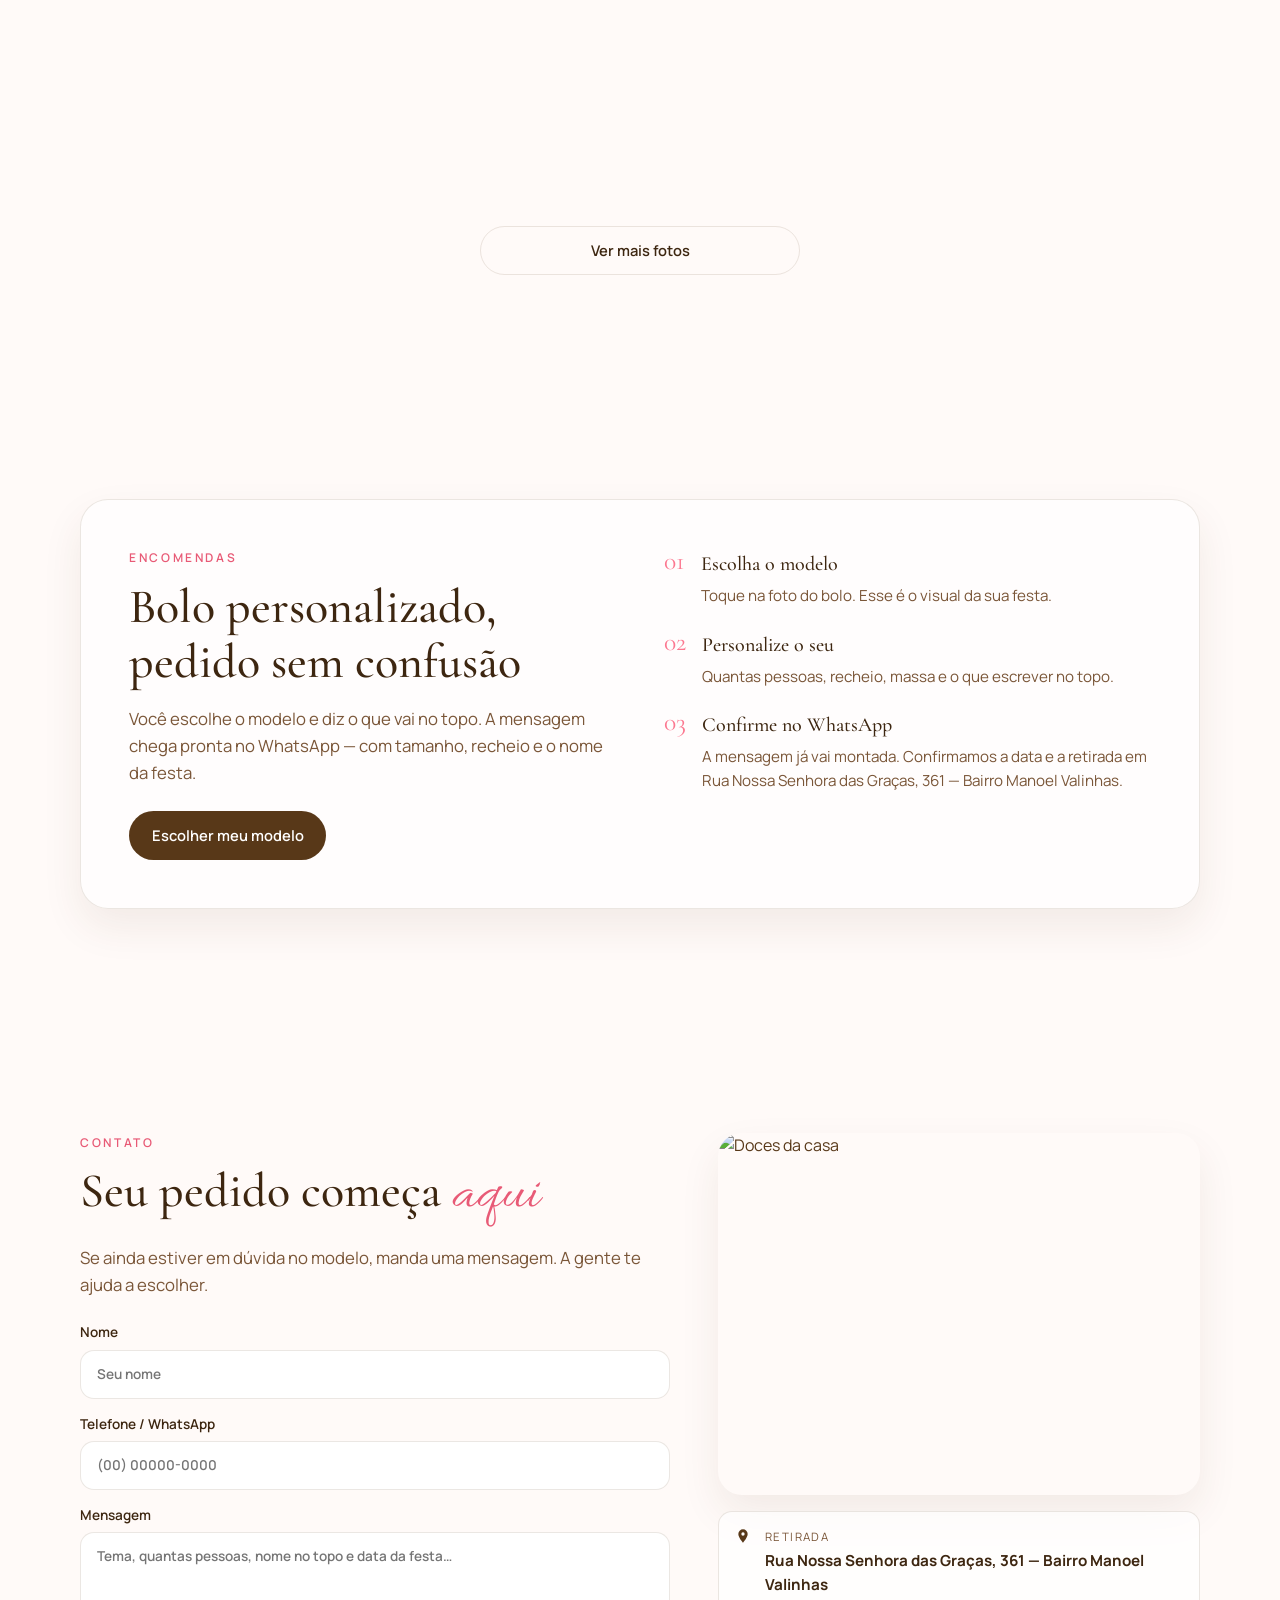
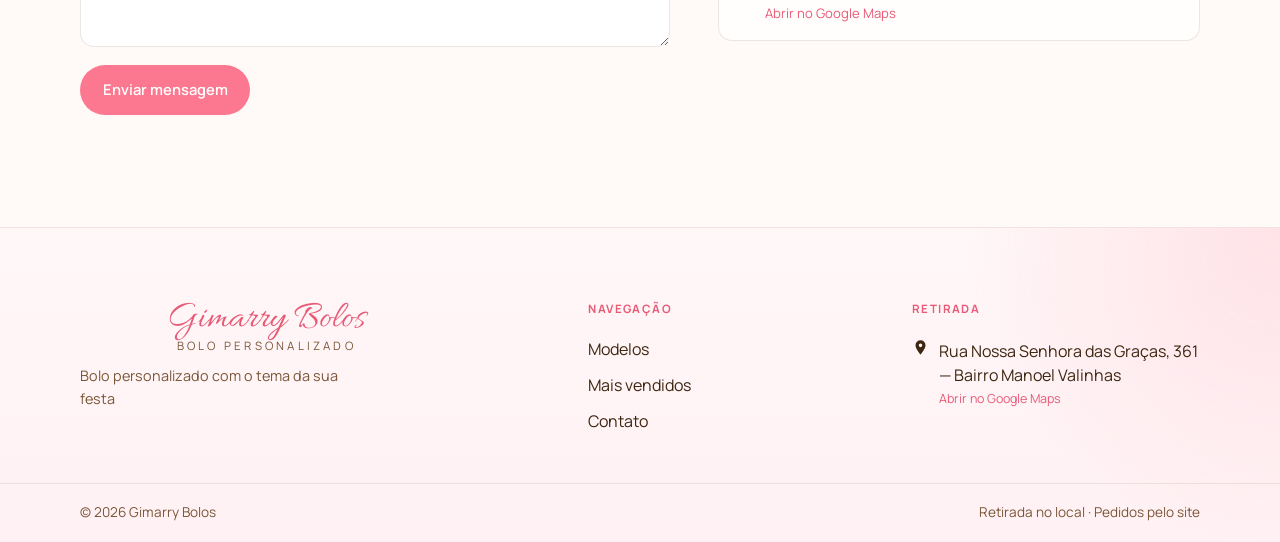
==== commit 8ed8a894: "Make custom cakes easier to choose and personalize with a named topper. Co-authored-by: Cursor <curs" ====
--- a/index.html
+++ b/index.html
@@ -3,15 +3,15 @@
 <head>
   <meta charset="UTF-8">
   <meta name="viewport" content="width=device-width, initial-scale=1.0, viewport-fit=cover">
-  <meta name="description" content="Gimarry Bolos — confeitaria artesanal. Cardápio online, carrinho e pedidos pelo site.">
+  <meta name="description" content="Gimarry Bolos — bolos personalizados com topo, recheio e o tamanho da sua festa. Escolha o modelo e encomende pelo site.">
   <meta name="author" content="Gimarry Bolos">
-  <meta property="og:title" content="Gimarry Bolos — Bolos e Doces">
-  <meta property="og:description" content="Bolos, copos, cookies e doces feitos com amor. Peça pelo site.">
-  <title>Gimarry Bolos — Bolos e Doces</title>
+  <meta property="og:title" content="Gimarry Bolos — Bolo personalizado">
+  <meta property="og:description" content="Escolha o modelo pela foto, personalize topo, recheio e tamanho. Pedidos pelo site em Divinópolis, MG.">
+  <title>Gimarry Bolos — Bolo personalizado com topo</title>
   <link rel="preconnect" href="https://fonts.googleapis.com">
   <link rel="preconnect" href="https://fonts.gstatic.com" crossorigin>
   <link href="https://fonts.googleapis.com/css2?family=Allura&family=Cormorant+Garamond:ital,wght@0,600;1,500&family=Manrope:wght@400;600&display=swap" rel="stylesheet">
-  <link rel="stylesheet" href="style.css?v=43">
+  <link rel="stylesheet" href="style.css?v=44">
 </head>
 <body>
   <header class="header" id="header">
@@ -22,7 +22,7 @@
       <nav class="header__nav" id="nav-menu" aria-label="Principal">
         <a href="#sobre">Sobre</a>
         <a href="#mais-vendidos">Mais vendidos</a>
-        <a href="#produtos">Cardápio</a>
+        <a href="#produtos">Modelos</a>
         <a href="#galeria">Galeria</a>
         <a href="#encomendas">Encomendas</a>
         <a href="#contato">Contato</a>
@@ -59,7 +59,7 @@
           </span>
         </h1>
 
-        <p class="hero__lead" id="hero-lead">Escolha no cardápio, monte seu pedido e finalize pelo WhatsApp.</p>
+        <p class="hero__lead" id="hero-lead">Escolha o modelo pela foto e personalize tamanho, recheio e o topo da festa.</p>
 
         <p class="hero__place">
           <span id="hero-categories">Bolos · Copos · Cookies · Potes</span>
@@ -67,8 +67,8 @@
         </p>
 
         <div class="hero__actions">
-          <a class="btn btn--primary" href="#produtos">Ver cardápio</a>
-          <a class="btn btn--secondary" href="#produtos">Montar pedido</a>
+          <a class="btn btn--primary" href="#produtos">Escolher modelo</a>
+          <a class="btn btn--secondary" href="#encomendas">Como personalizar</a>
         </div>
       </div>
     </section>
@@ -97,11 +97,11 @@
         <div class="bestsellers__intro">
           <p class="section__eyebrow">Favoritos da casa</p>
           <h2 class="section__title">Mais <em>vendidos</em></h2>
-          <p class="section__lead">Os queridinhos de quem já pediu — destaque automático no cardápio.</p>
+          <p class="section__lead">Modelos que mais pedem — toque na foto e personalize o seu.</p>
         </div>
         <div class="products__grid bestsellers__grid" id="bestsellers-grid"></div>
         <div class="bestsellers__cta">
-          <a class="btn btn--ghost" href="#produtos">Ver cardápio completo</a>
+          <a class="btn btn--ghost" href="#produtos">Ver todos os modelos</a>
         </div>
       </div>
     </section>
@@ -109,11 +109,37 @@
     <section class="section products" id="produtos">
       <div class="container">
         <div class="products__intro">
-          <p class="section__eyebrow">Cardápio</p>
-          <h2 class="section__title">Nossos <em>produtos</em></h2>
-          <p class="section__lead">Toque em Adicionar, escolha o sabor e finalize no carrinho. O pedido segue para o WhatsApp.</p>
-        </div>
-        <div class="products__filter" id="category-filter"></div>
+          <p class="section__eyebrow">Modelos</p>
+          <h2 class="section__title">Escolha o <em>bolo</em></h2>
+          <p class="section__lead">Escolha o modelo pela foto. Depois você personaliza o tamanho, o recheio e o topo com o nome da festa.</p>
+          <ol class="choose-steps">
+            <li>
+              <span>1</span>
+              <div><strong>Modelo</strong><small>A foto que combinou com a festa</small></div>
+            </li>
+            <li>
+              <span>2</span>
+              <div><strong>Tamanho</strong><small>Para quantas pessoas</small></div>
+            </li>
+            <li>
+              <span>3</span>
+              <div><strong>Sabor</strong><small>Massa e até 2 recheios</small></div>
+            </li>
+            <li>
+              <span>4</span>
+              <div><strong>Topo</strong><small>Nome, idade e frase</small></div>
+            </li>
+          </ol>
+        </div>
+        <div class="products__tools">
+          <label class="products__search">
+            <span class="sr-only">Buscar modelo</span>
+            <input type="search" id="product-search" placeholder="Buscar o tema: Mickey, floral, dinossauro…" autocomplete="off">
+          </label>
+          <div class="products__filter products__filter--themes" id="theme-filter"></div>
+          <div class="products__filter" id="category-filter"></div>
+          <p class="products__count" id="products-count" hidden></p>
+        </div>
         <div class="products__catalog" id="products-grid"></div>
         <div class="products__actions" id="products-actions" hidden>
           <button type="button" class="btn btn--ghost products__more" id="products-more">Ver mais 9 bolos</button>
@@ -127,7 +153,7 @@
         <div class="gallery__intro">
           <p class="section__eyebrow">Inspiração</p>
           <h2 class="section__title">Nossa <em>galeria</em></h2>
-          <p class="section__lead">Toque em uma foto para escolher sabores e encomendar.</p>
+          <p class="section__lead">Viu um modelo que combinou? Toque na foto para personalizar tamanho, recheio e topo.</p>
         </div>
         <div class="gallery__grid" id="gallery-grid"></div>
         <div class="products__actions" id="gallery-actions" hidden>
@@ -140,32 +166,32 @@
       <div class="container order__panel">
         <div class="order__copy">
           <p class="section__eyebrow">Encomendas</p>
-          <h2 class="section__title">Pedidos simples, atendimento próximo</h2>
-          <p class="section__lead">O cliente monta o pedido no site. Você recebe a mensagem pronta no WhatsApp — sem confusão de sabores ou quantidades.</p>
+          <h2 class="section__title">Bolo personalizado, pedido sem confusão</h2>
+          <p class="section__lead">Você escolhe o modelo e diz o que vai no topo. A mensagem chega pronta no WhatsApp — com tamanho, recheio e o nome da festa.</p>
           <div class="order__cta">
-            <a class="btn btn--secondary" href="#produtos">Montar pedido no cardápio</a>
+            <a class="btn btn--secondary" href="#produtos">Escolher meu modelo</a>
           </div>
         </div>
         <ol class="order__steps">
           <li>
             <span>01</span>
             <div>
-              <h3>Escolha no cardápio</h3>
-              <p>Toque no produto, escolha o sabor e adicione ao carrinho.</p>
+              <h3>Escolha o modelo</h3>
+              <p>Toque na foto do bolo. Esse é o visual da sua festa.</p>
             </div>
           </li>
           <li>
             <span>02</span>
             <div>
-              <h3>Finalize o pedido</h3>
-              <p>Preencha nome e WhatsApp. A mensagem já sai montada.</p>
+              <h3>Personalize o seu</h3>
+              <p>Quantas pessoas, recheio, massa e o que escrever no topo.</p>
             </div>
           </li>
           <li>
             <span>03</span>
             <div>
-              <h3>Retirada no local</h3>
-              <p id="order-pickup">Retire no endereço da casa com atendimento combinado pelo WhatsApp.</p>
+              <h3>Confirme no WhatsApp</h3>
+              <p id="order-pickup">A mensagem já vai montada. A gente confirma a data e a retirada.</p>
             </div>
           </li>
         </ol>
@@ -177,12 +203,12 @@
         <div class="contact__copy">
           <p class="section__eyebrow">Contato</p>
           <h2 class="section__title">Seu pedido começa <em>aqui</em></h2>
-          <p class="section__lead">Conte o que você quer — a gente monta a mensagem e segue no WhatsApp.</p>
+          <p class="section__lead">Se ainda estiver em dúvida no modelo, manda uma mensagem. A gente te ajuda a escolher.</p>
 
           <form class="contact__form" id="contact-form">
             <label>Nome<input name="name" required minlength="2" placeholder="Seu nome" autocomplete="name"></label>
             <label>Telefone / WhatsApp<input name="phone" id="contact-phone" type="tel" required minlength="14" maxlength="15" placeholder="(00) 00000-0000" inputmode="numeric" autocomplete="tel"></label>
-            <label>Mensagem<textarea name="message" required minlength="5" rows="4" placeholder="Sabor, quantidade e data…"></textarea></label>
+            <label>Mensagem<textarea name="message" required minlength="5" rows="4" placeholder="Tema, quantas pessoas, nome no topo e data da festa…"></textarea></label>
             <div class="contact__actions">
               <button class="btn btn--primary" type="submit">Enviar mensagem</button>
             </div>
@@ -221,7 +247,7 @@
 
       <nav class="footer__nav" aria-label="Rodapé">
         <p class="footer__heading">Navegação</p>
-        <a href="#produtos">Cardápio</a>
+        <a href="#produtos">Modelos</a>
         <a href="#mais-vendidos">Mais vendidos</a>
         <a href="#contato">Contato</a>
       </nav>
@@ -307,7 +333,7 @@
           <div id="lightbox-flavors" hidden></div>
           <label class="order-field order-field--notes">
             Observações
-            <textarea id="lightbox-notes" rows="2" maxlength="240" placeholder="Ex: Pouco doce, sem cobertura…"></textarea>
+            <textarea id="lightbox-notes" rows="2" maxlength="240" placeholder="Cor, data da festa ou outro detalhe…"></textarea>
           </label>
           <div class="order-qty-row">
             <span class="order-qty-row__label">Quantidade</span>
@@ -334,8 +360,8 @@
 
   <div class="cart-feedback" id="cart-feedback" hidden aria-live="polite"></div>
 
-  <script src="js/data.js?v=36" defer></script>
-  <script src="js/cart-shared.js?v=28" defer></script>
-  <script src="script.js?v=52" defer></script>
+  <script src="js/data.js?v=37" defer></script>
+  <script src="js/cart-shared.js?v=29" defer></script>
+  <script src="script.js?v=53" defer></script>
 </body>
 </html>
--- a/style.css
+++ b/style.css
@@ -889,12 +889,127 @@
   flex-wrap: wrap;
   gap: 0.55rem;
   justify-content: center;
-  margin-bottom: var(--space-6);
+  margin-bottom: 0;
   position: sticky;
   top: calc(var(--header-h) - 0.35rem);
   z-index: 8;
   padding: 0.65rem 0 0.85rem;
   background: linear-gradient(to bottom, var(--color-cream) 70%, transparent);
+}
+
+.products__tools {
+  display: grid;
+  gap: 0.7rem;
+  margin-bottom: var(--space-6);
+  position: sticky;
+  top: calc(var(--header-h) - 0.35rem);
+  z-index: 8;
+  padding: 0.55rem 0 0.9rem;
+  background: linear-gradient(to bottom, var(--color-cream) 78%, transparent);
+}
+
+.products__tools .products__filter {
+  position: static;
+  padding: 0;
+  background: none;
+  margin-bottom: 0;
+}
+
+.products__search input {
+  width: 100%;
+  border: 1.5px solid rgba(88, 56, 24, 0.12);
+  background: #fff;
+  border-radius: var(--radius-pill);
+  padding: 0.85rem 1.15rem;
+  font: inherit;
+  color: var(--color-brown-deep);
+  box-shadow: 0 8px 24px rgba(88, 56, 24, 0.05);
+}
+
+.products__search input:focus {
+  outline: 2px solid color-mix(in srgb, var(--color-pink) 55%, transparent);
+  outline-offset: 2px;
+  border-color: var(--color-pink);
+}
+
+.products__count {
+  margin: 0;
+  text-align: center;
+  font-size: 0.88rem;
+  font-weight: 600;
+  color: var(--color-brown-soft);
+}
+
+.products__empty {
+  text-align: center;
+  padding: 2.5rem 1rem 1.5rem;
+  display: grid;
+  gap: 0.65rem;
+  justify-items: center;
+  color: var(--color-brown-soft);
+}
+
+.products__empty p:first-child {
+  margin: 0;
+  color: var(--color-brown-deep);
+  font-weight: 700;
+}
+
+.choose-steps {
+  list-style: none;
+  margin: 1.6rem 0 0;
+  padding: 0;
+  display: grid;
+  grid-template-columns: repeat(4, 1fr);
+  gap: 0.75rem;
+  text-align: left;
+}
+
+.choose-steps li {
+  display: grid;
+  grid-template-columns: auto 1fr;
+  gap: 0.65rem;
+  align-items: start;
+  padding: 0.85rem 0.9rem;
+  border-radius: 1rem;
+  background: rgba(255, 255, 255, 0.72);
+  border: 1px solid rgba(88, 56, 24, 0.08);
+}
+
+.choose-steps span {
+  font-family: var(--font-display);
+  font-size: 1.35rem;
+  color: var(--color-pink);
+  line-height: 1;
+}
+
+.choose-steps strong {
+  display: block;
+  color: var(--color-brown-deep);
+  font-size: 0.92rem;
+}
+
+.choose-steps small {
+  color: var(--color-brown-soft);
+  font-size: 0.78rem;
+  line-height: 1.35;
+}
+
+.order-guide {
+  margin: 0.35rem 0 0.15rem;
+  font-size: 0.88rem;
+  line-height: 1.45;
+  color: var(--color-brown-soft);
+}
+
+.topper-fields {
+  display: grid;
+  gap: 0.65rem;
+  margin-top: 0.85rem;
+}
+
+.topper-fields .order-field input {
+  background: #fff;
 }
 
 .products-group {
@@ -2310,7 +2425,7 @@
 }
 
 .size-option input,
-.extra-option input {
+.extra-option > input {
   position: absolute;
   opacity: 0;
   pointer-events: none;
@@ -2620,6 +2735,35 @@
     scrollbar-width: none;
     -webkit-overflow-scrolling: touch;
     background: var(--color-cream);
+  }
+
+  .products__tools {
+    margin-bottom: 1.25rem;
+    margin-inline: -0.75rem;
+    padding: 0.45rem 0.75rem 0.75rem;
+    background: var(--color-cream);
+  }
+
+  .products__tools .products__filter {
+    margin-inline: 0;
+    margin-bottom: 0;
+    background: transparent;
+    padding: 0.15rem 0;
+  }
+
+  .products__count {
+    text-align: left;
+    padding-inline: 0.15rem;
+  }
+
+  .choose-steps {
+    grid-template-columns: 1fr 1fr;
+    gap: 0.55rem;
+    margin-top: 1.15rem;
+  }
+
+  .choose-steps li {
+    padding: 0.7rem 0.7rem;
   }
 
   .products__filter::-webkit-scrollbar {
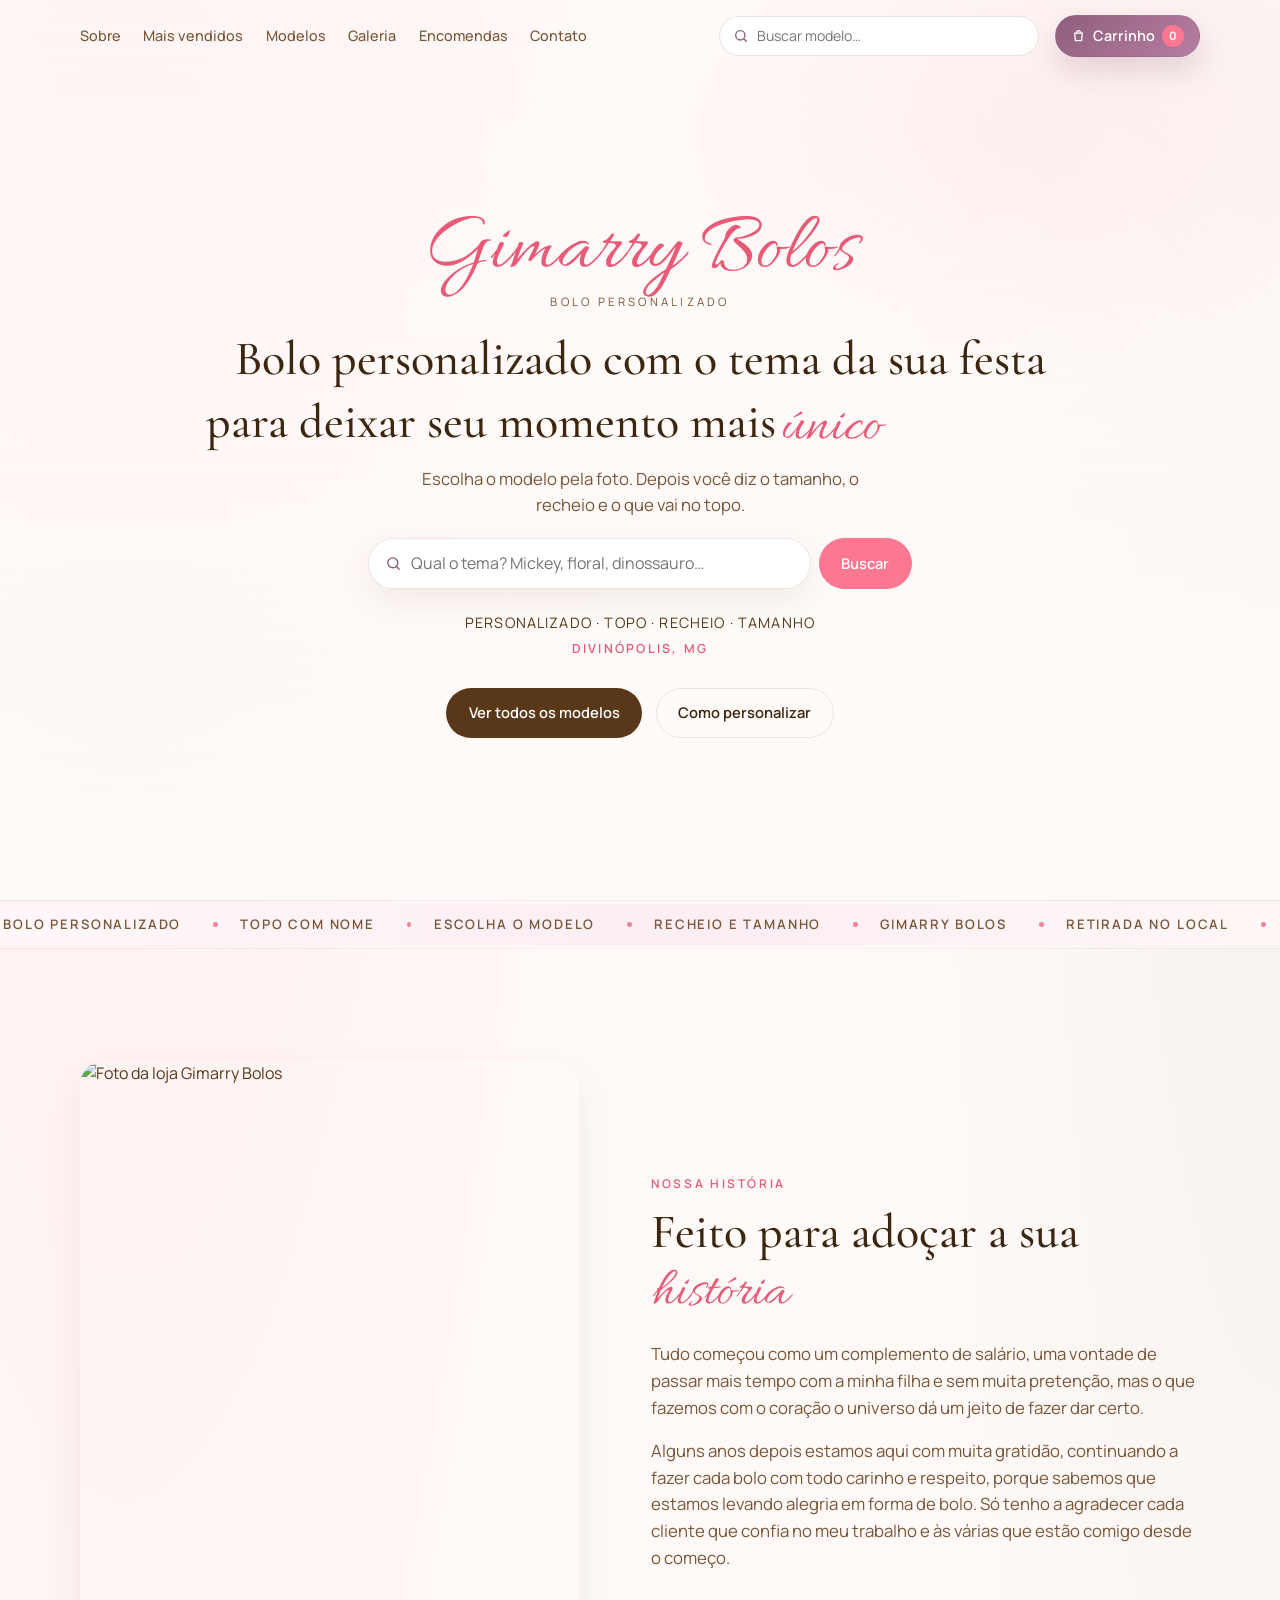
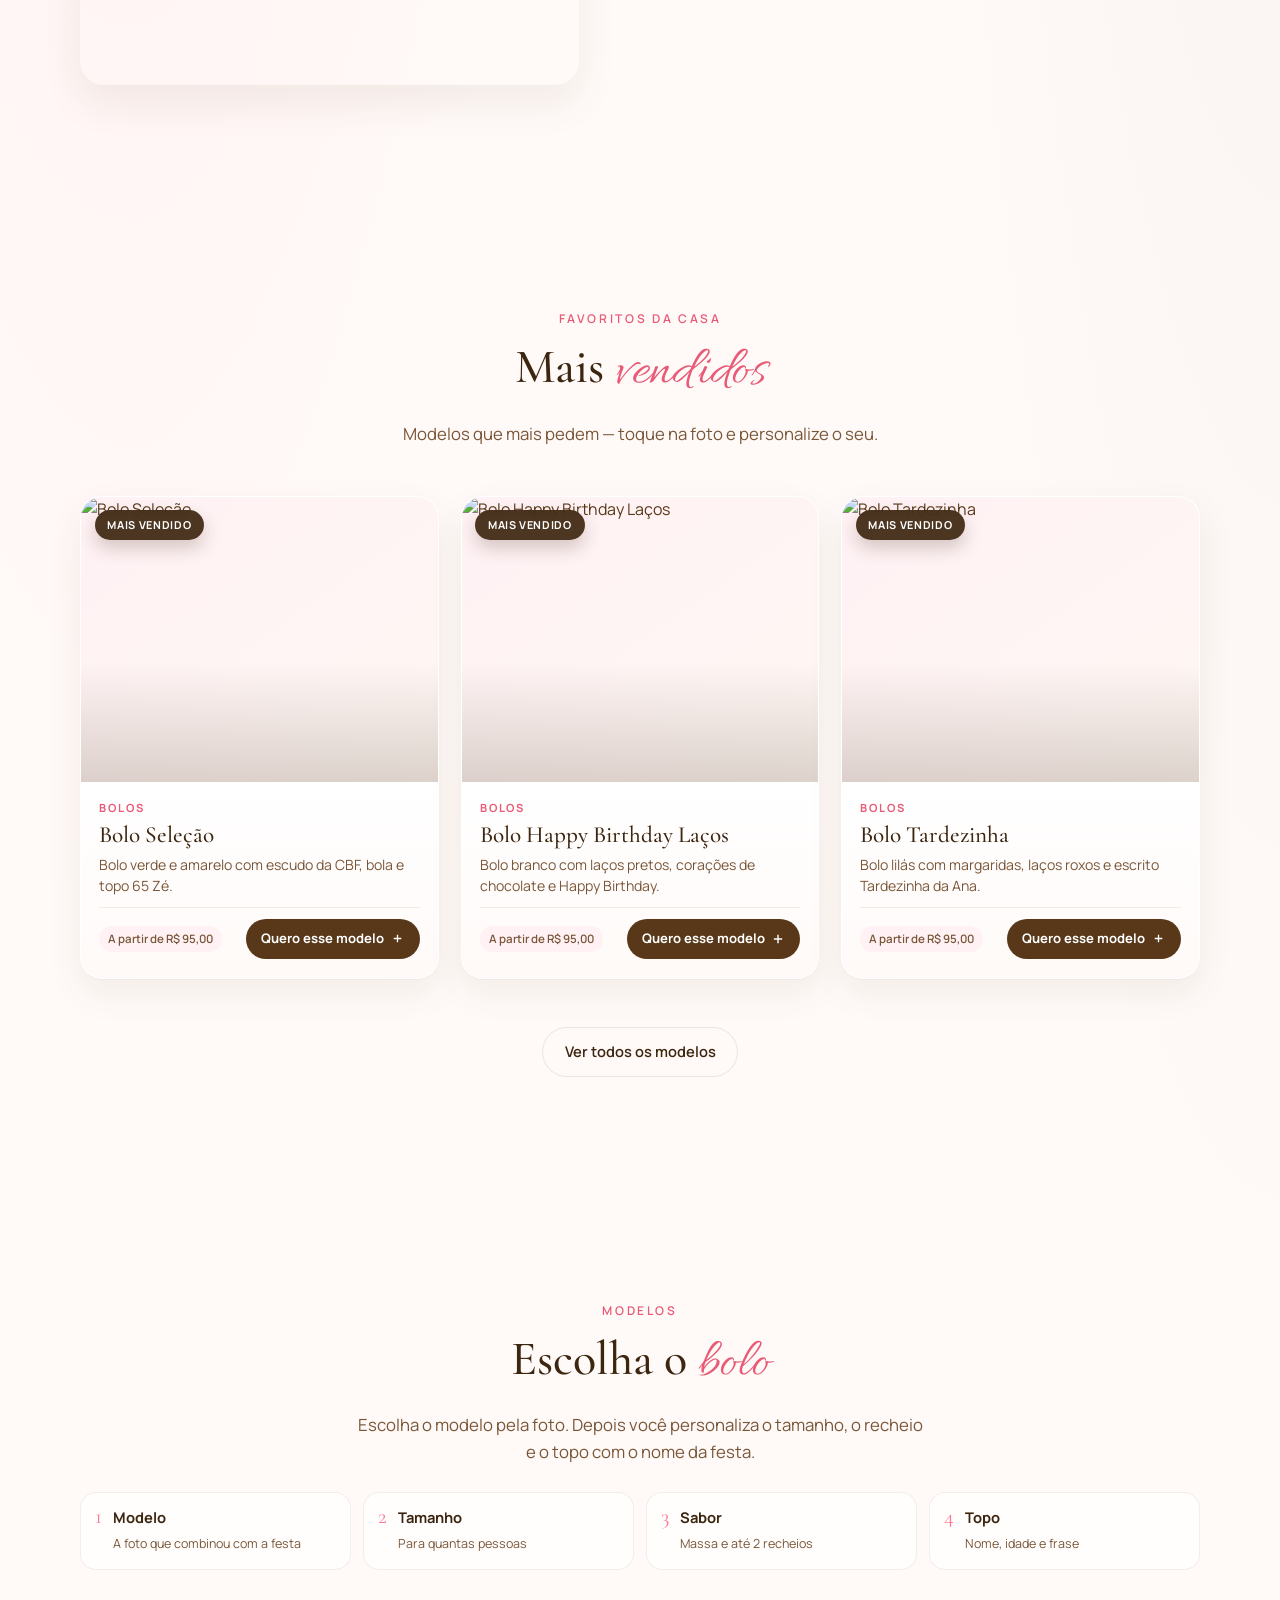
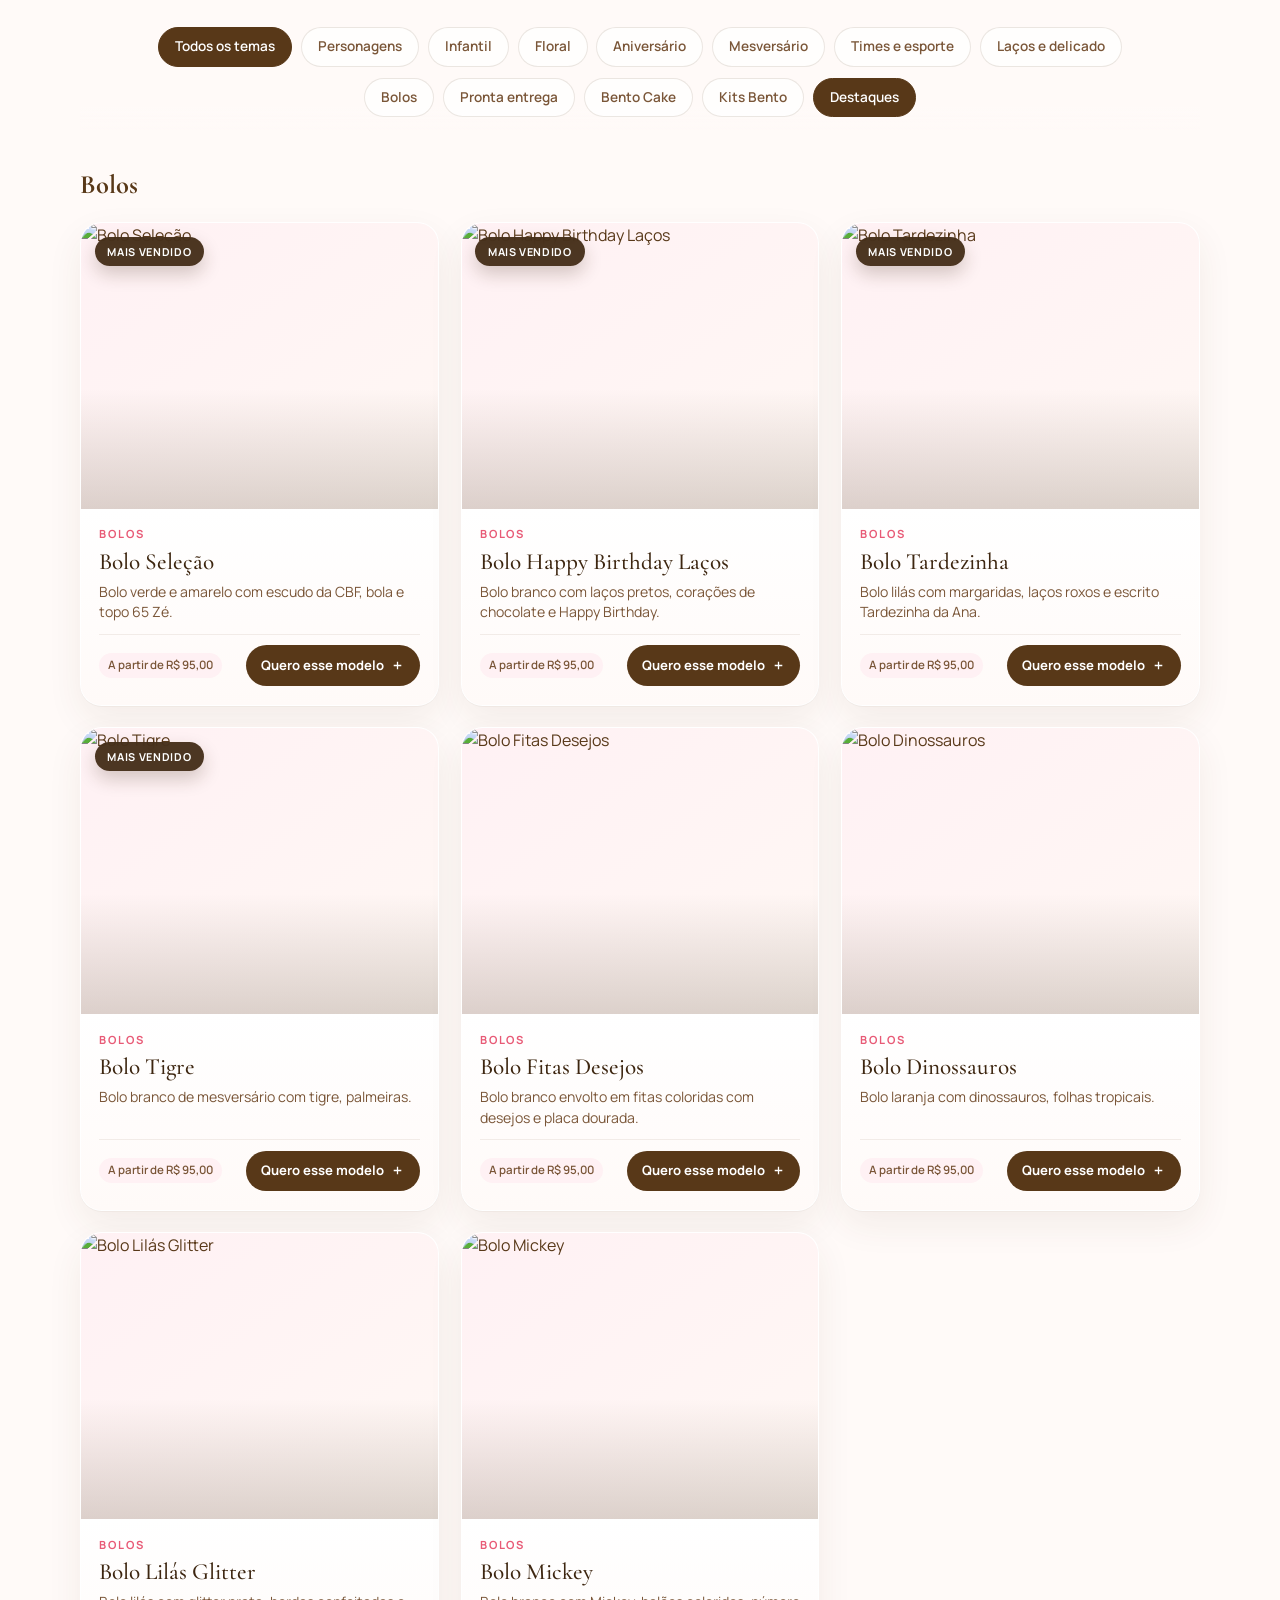
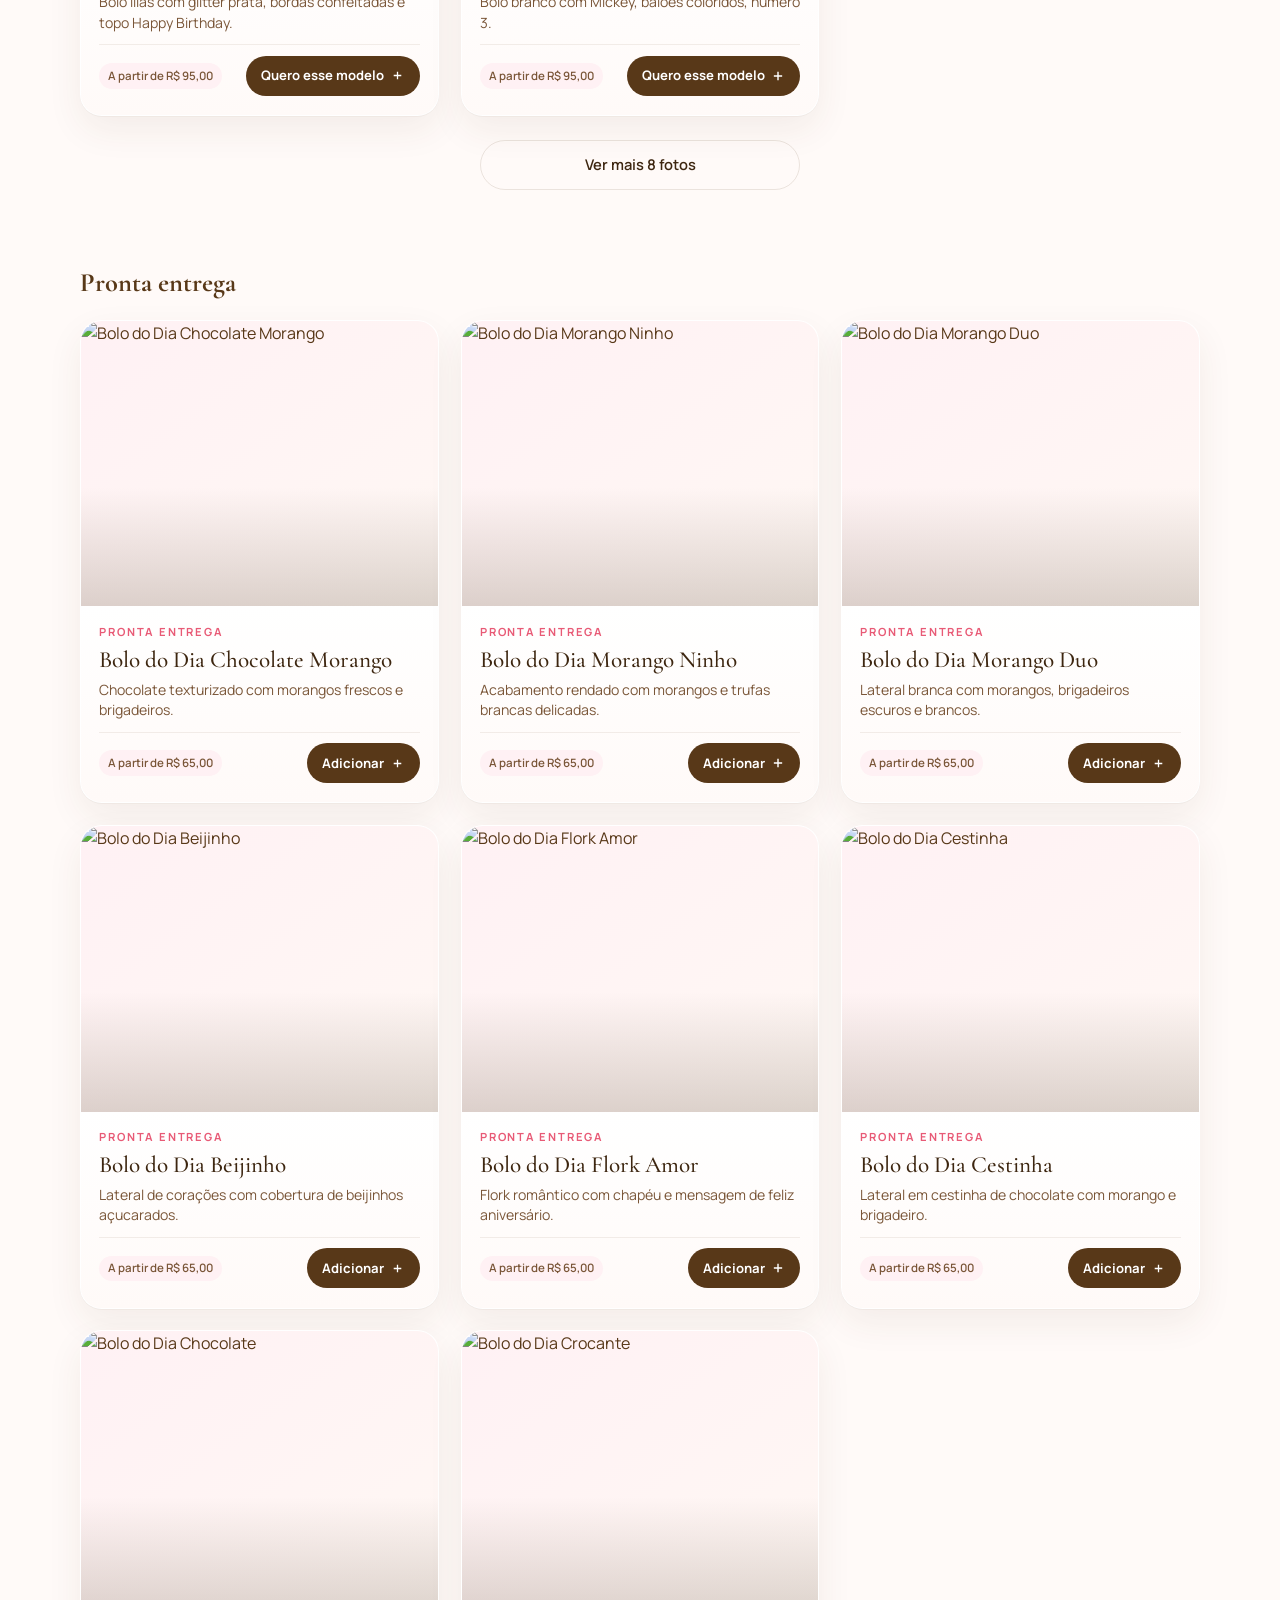
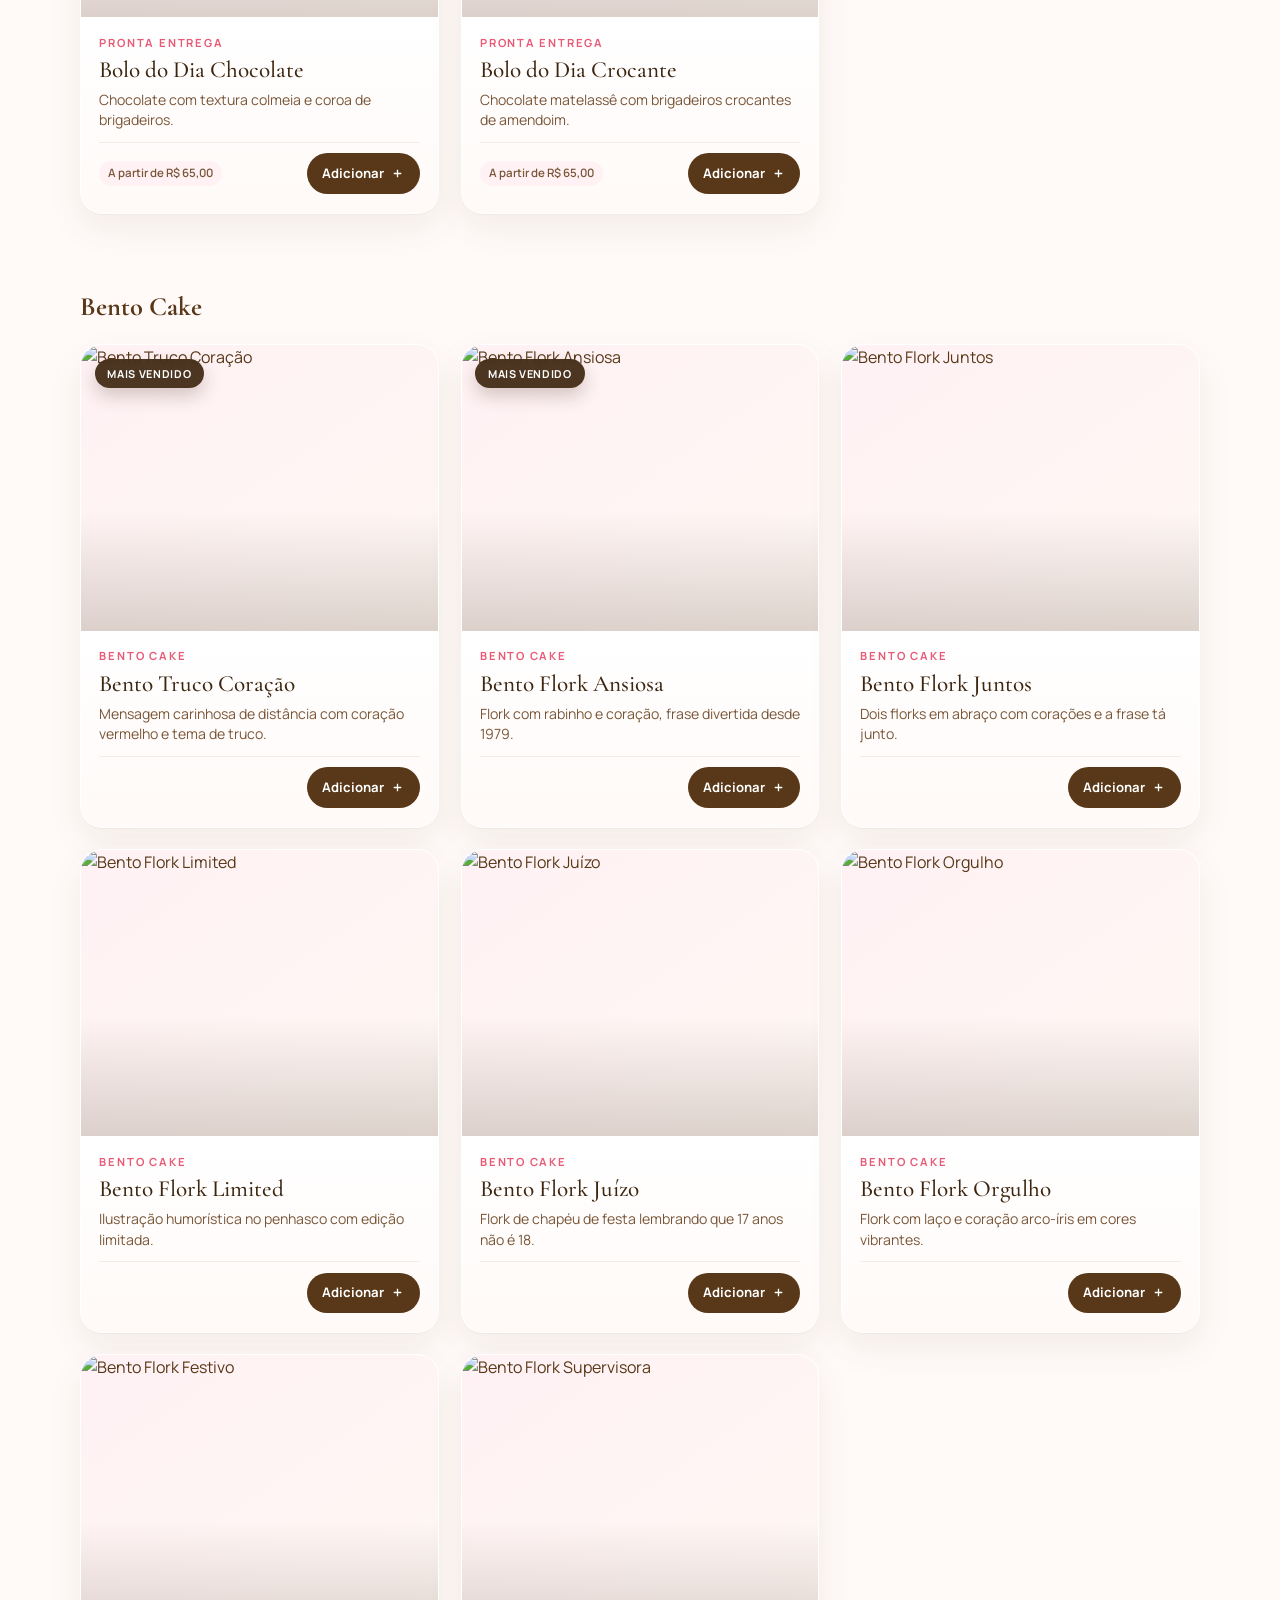
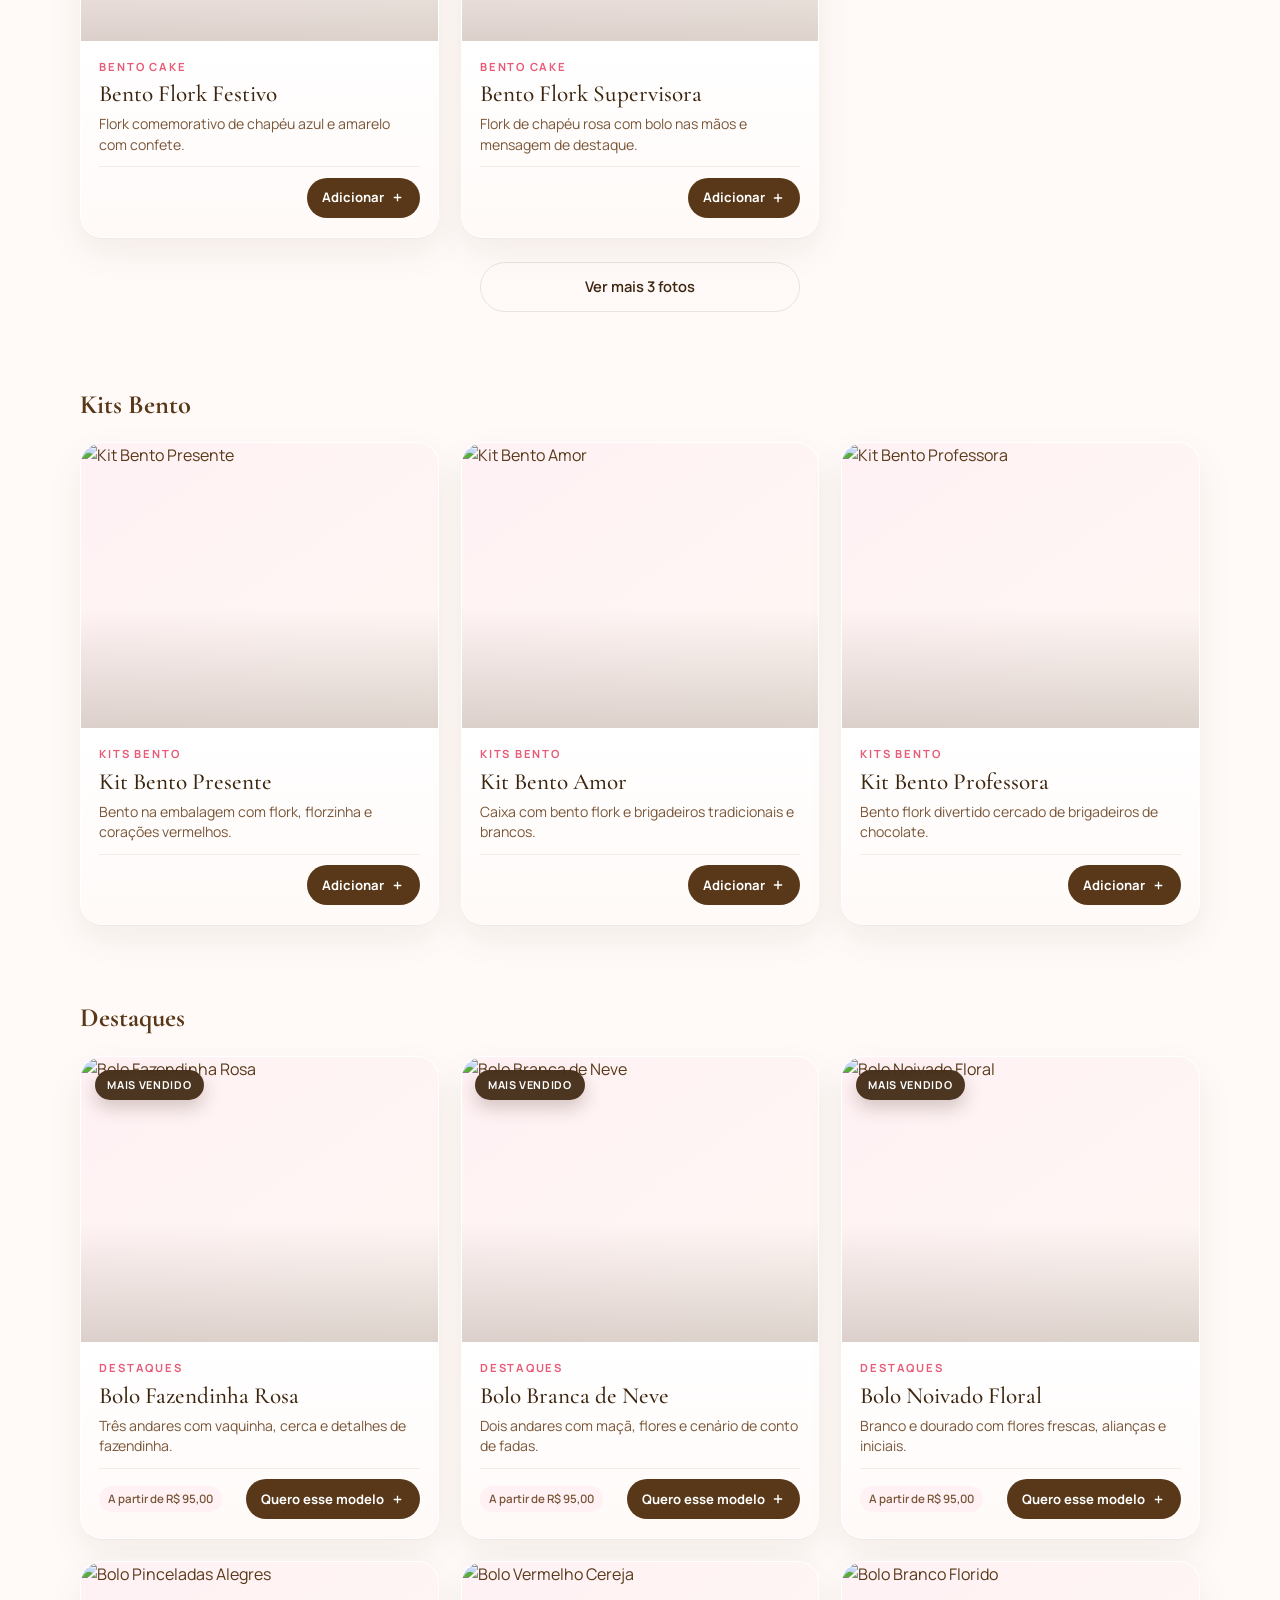
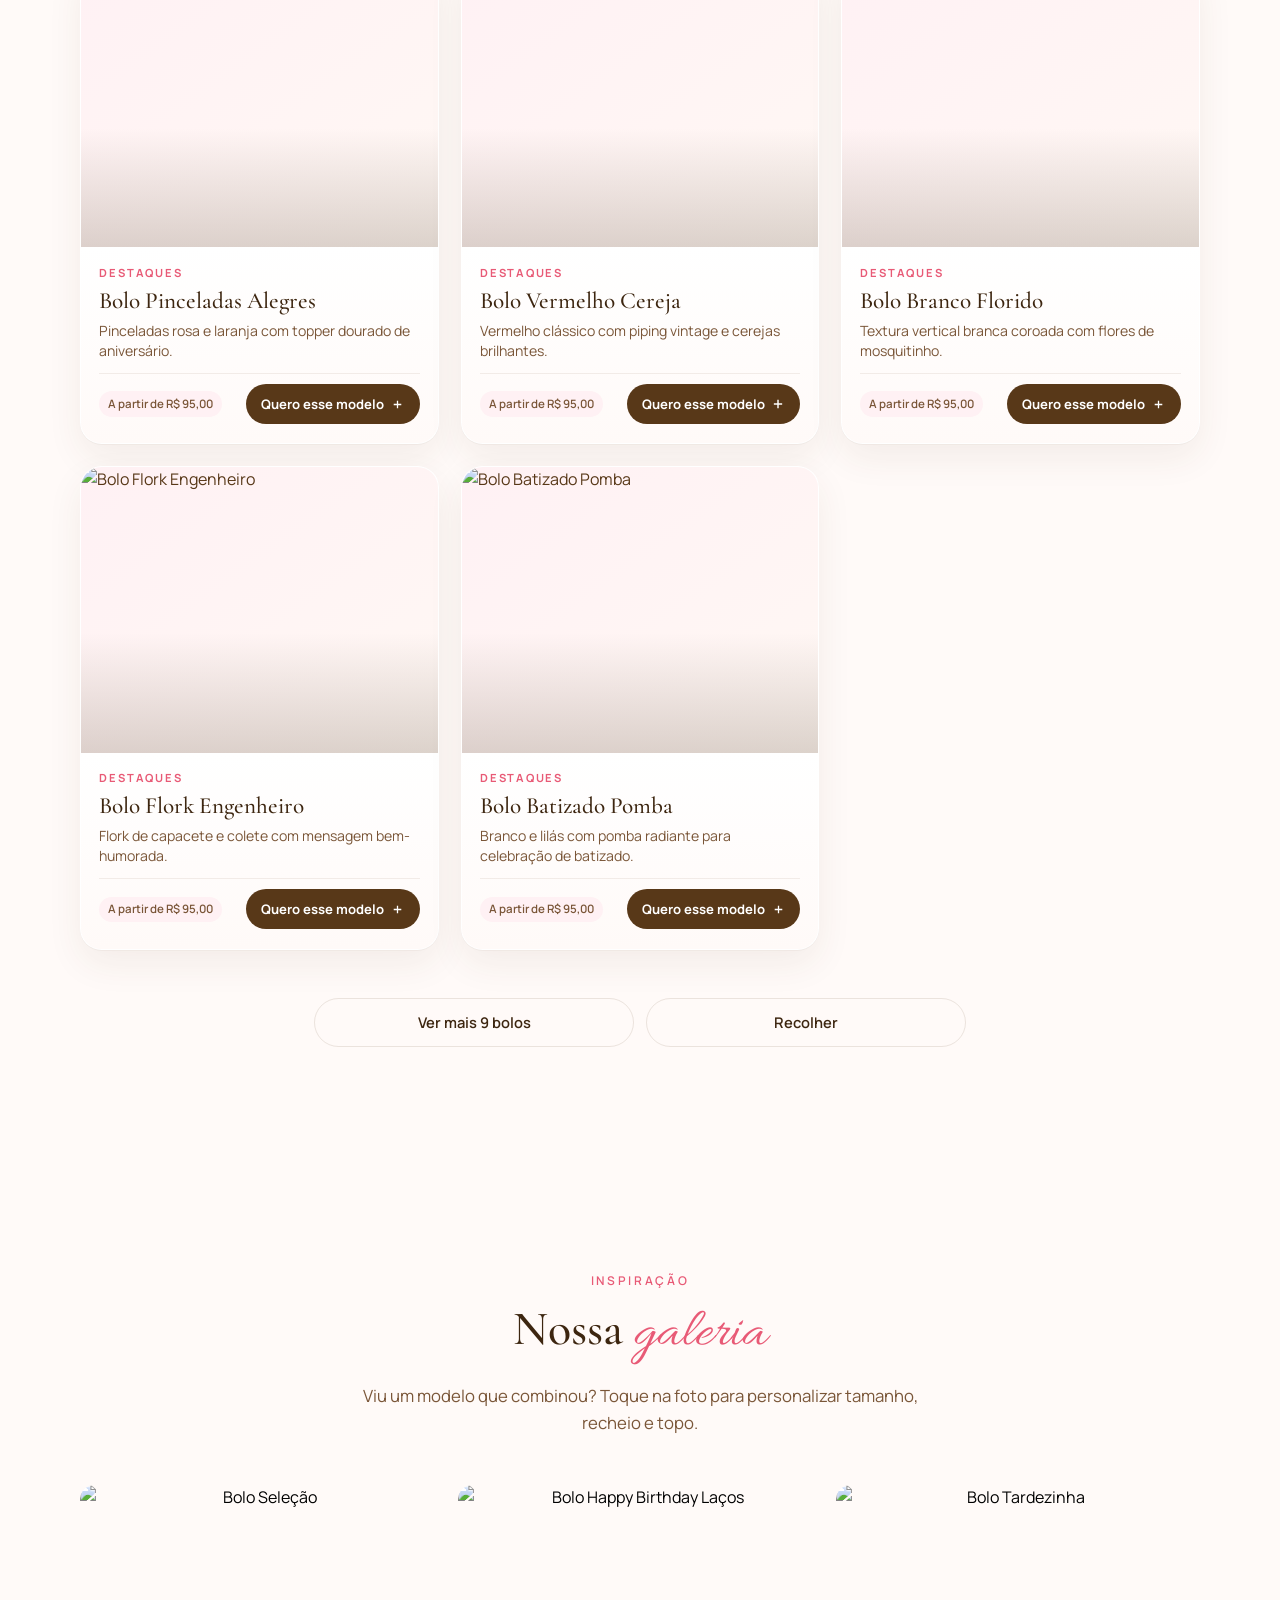
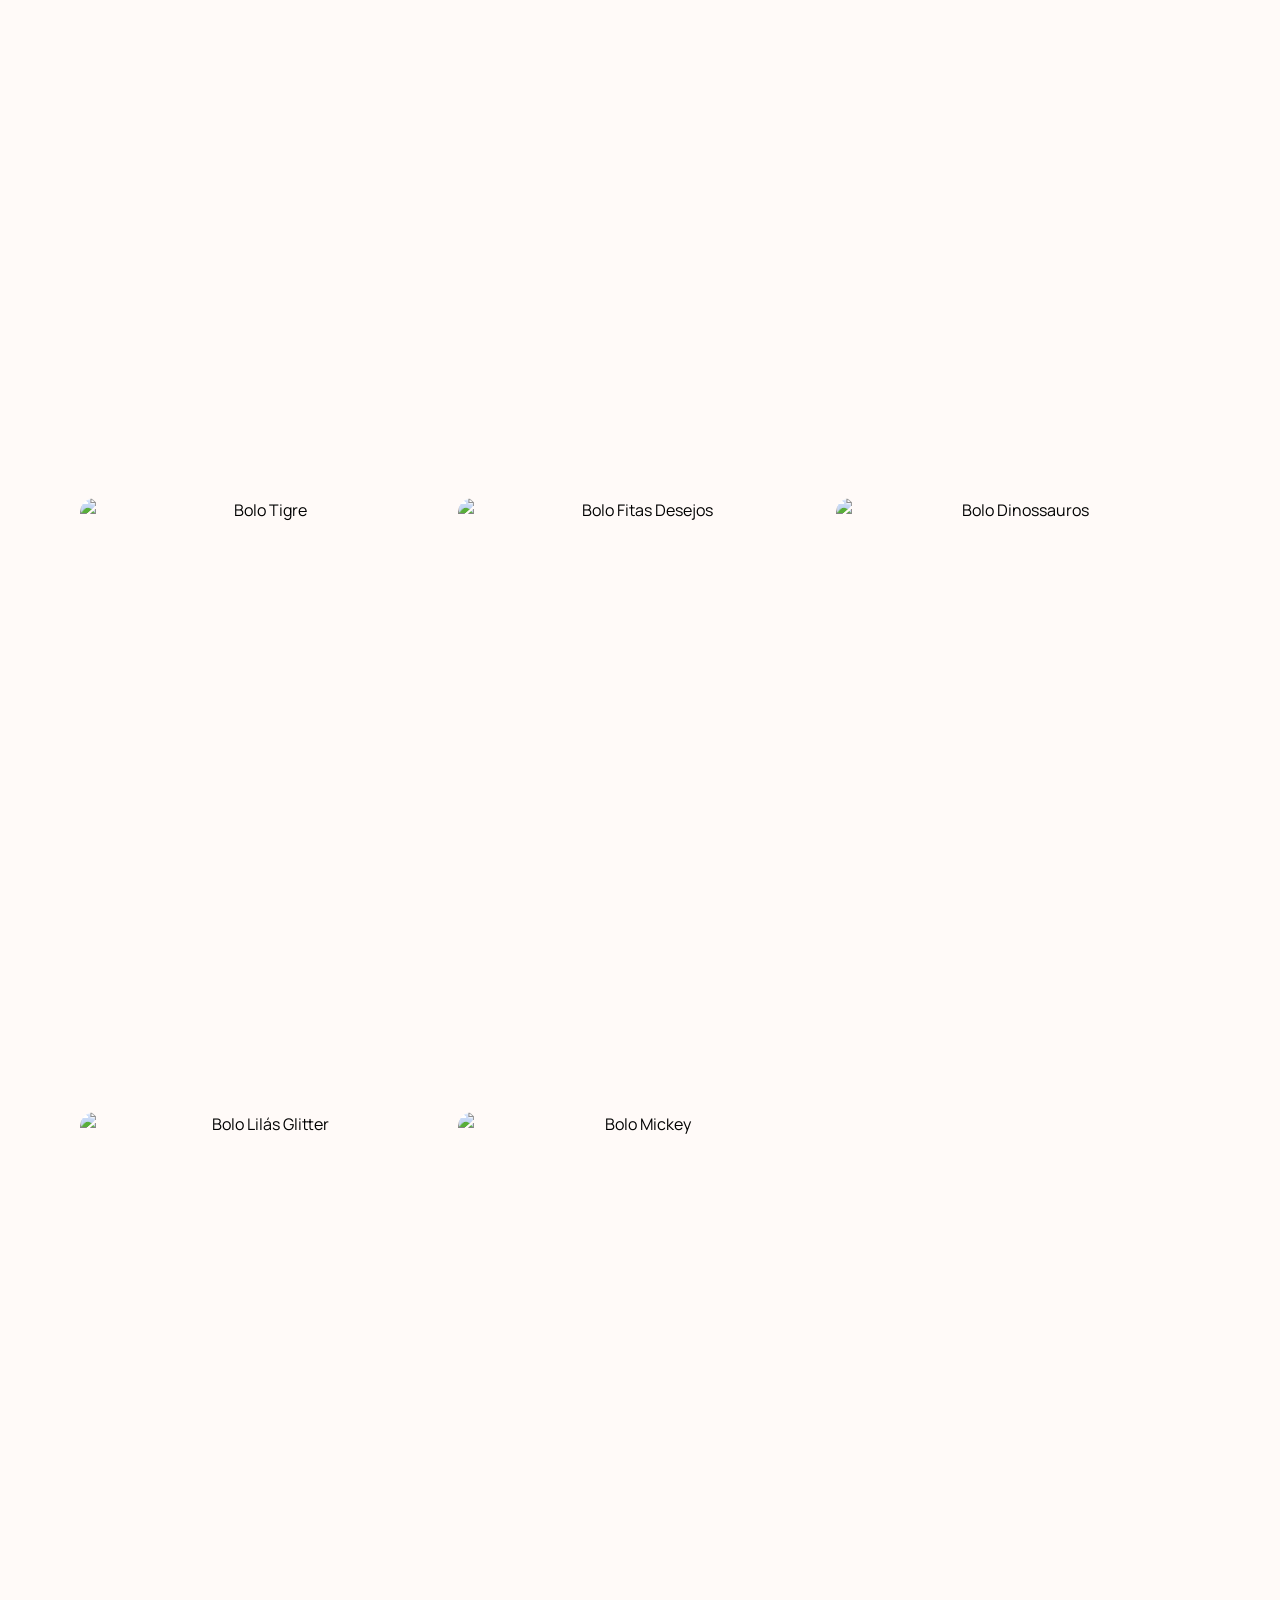
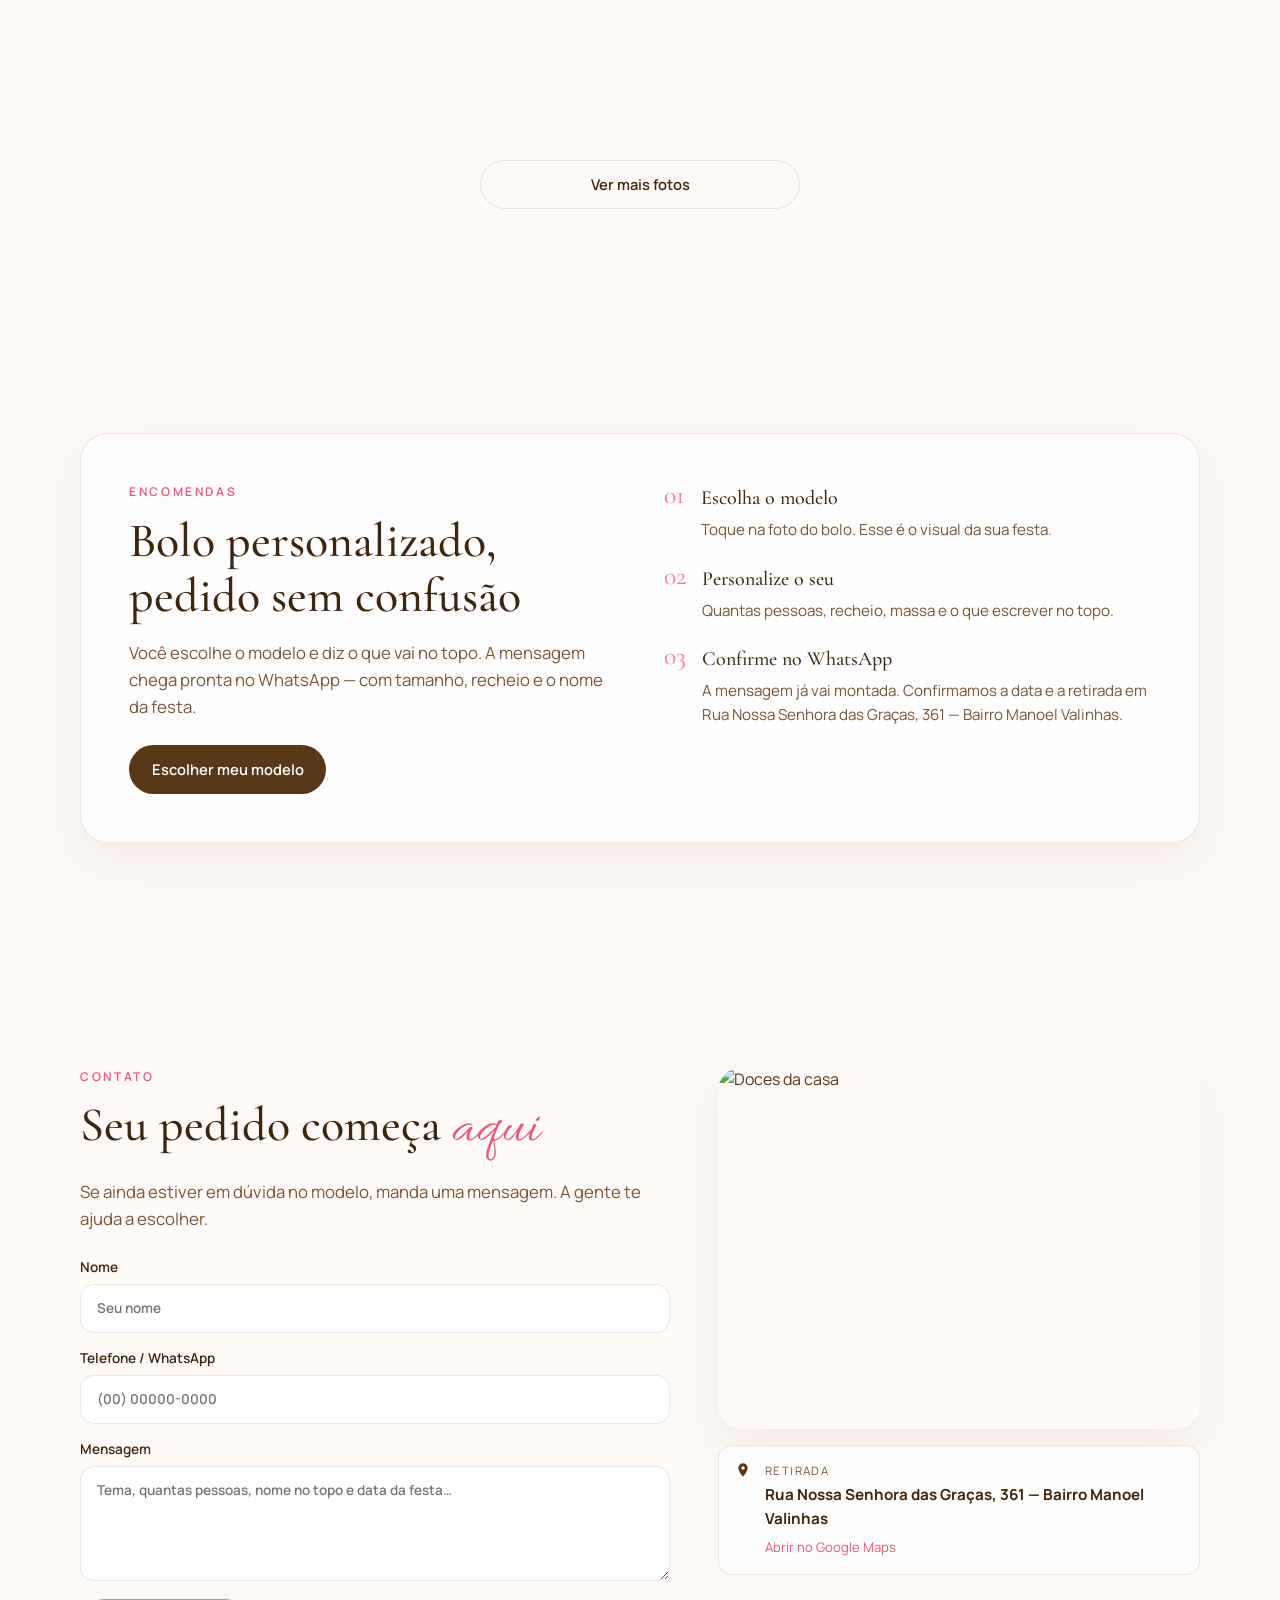
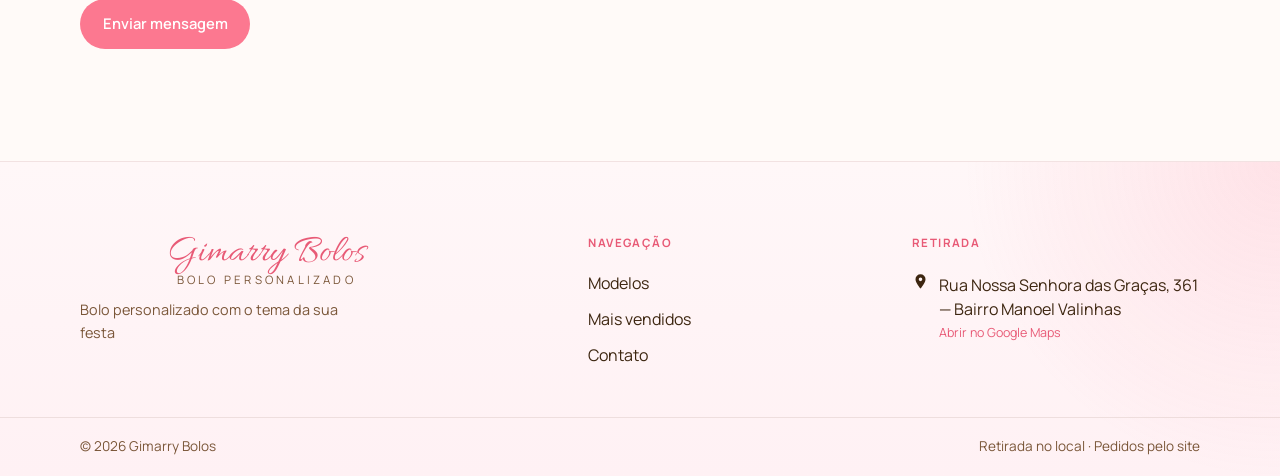
==== commit fb507fca: "Put cake search in the header and hero so it is easy to find. Co-authored-by: Cursor <cursoragent@cu" ====
--- a/index.html
+++ b/index.html
@@ -11,7 +11,7 @@
   <link rel="preconnect" href="https://fonts.googleapis.com">
   <link rel="preconnect" href="https://fonts.gstatic.com" crossorigin>
   <link href="https://fonts.googleapis.com/css2?family=Allura&family=Cormorant+Garamond:ital,wght@0,600;1,500&family=Manrope:wght@400;600&display=swap" rel="stylesheet">
-  <link rel="stylesheet" href="style.css?v=44">
+  <link rel="stylesheet" href="style.css?v=45">
 </head>
 <body>
   <header class="header" id="header">
@@ -27,6 +27,10 @@
         <a href="#encomendas">Encomendas</a>
         <a href="#contato">Contato</a>
       </nav>
+      <label class="header__search">
+        <span class="sr-only">Buscar modelo</span>
+        <input type="search" id="header-search" data-product-search placeholder="Buscar modelo…" autocomplete="off">
+      </label>
       <a class="header__cart header__cart--link" href="cart.html" id="cart-open" aria-label="Abrir carrinho">
         <span class="ico ico--bag" aria-hidden="true"></span>
         <span class="header__cart-label">Carrinho</span>
@@ -61,14 +65,20 @@
 
         <p class="hero__lead" id="hero-lead">Escolha o modelo pela foto e personalize tamanho, recheio e o topo da festa.</p>
 
+        <form class="hero__search" id="hero-search-form" role="search">
+          <label class="sr-only" for="hero-search">Buscar o tema do bolo</label>
+          <input type="search" id="hero-search" data-product-search placeholder="Qual o tema? Mickey, floral, dinossauro…" autocomplete="off">
+          <button type="submit" class="btn btn--primary">Buscar</button>
+        </form>
+
         <p class="hero__place">
           <span id="hero-categories">Bolos · Copos · Cookies · Potes</span>
           <span id="hero-place">Divinópolis, MG</span>
         </p>
 
         <div class="hero__actions">
-          <a class="btn btn--primary" href="#produtos">Escolher modelo</a>
-          <a class="btn btn--secondary" href="#encomendas">Como personalizar</a>
+          <a class="btn btn--secondary" href="#produtos">Ver todos os modelos</a>
+          <a class="btn btn--ghost" href="#encomendas">Como personalizar</a>
         </div>
       </div>
     </section>
@@ -132,10 +142,6 @@
           </ol>
         </div>
         <div class="products__tools">
-          <label class="products__search">
-            <span class="sr-only">Buscar modelo</span>
-            <input type="search" id="product-search" placeholder="Buscar o tema: Mickey, floral, dinossauro…" autocomplete="off">
-          </label>
           <div class="products__filter products__filter--themes" id="theme-filter"></div>
           <div class="products__filter" id="category-filter"></div>
           <p class="products__count" id="products-count" hidden></p>
@@ -362,6 +368,6 @@
 
   <script src="js/data.js?v=37" defer></script>
   <script src="js/cart-shared.js?v=29" defer></script>
-  <script src="script.js?v=53" defer></script>
+  <script src="script.js?v=54" defer></script>
 </body>
 </html>
--- a/style.css
+++ b/style.css
@@ -286,9 +286,9 @@
 
 .header__inner {
   height: 100%;
-  display: flex;
+  display: grid;
+  grid-template-columns: 1fr minmax(12rem, 20rem) auto;
   align-items: center;
-  justify-content: center;
   gap: 1rem;
   position: relative;
 }
@@ -297,6 +297,30 @@
   display: flex;
   align-items: center;
   gap: 1.4rem;
+  justify-self: start;
+}
+
+.header__search {
+  width: 100%;
+}
+
+.header__search input {
+  width: 100%;
+  height: 2.55rem;
+  border: 1.5px solid rgba(88, 56, 24, 0.12);
+  background: #fff url("data:image/svg+xml,%3Csvg xmlns='http://www.w3.org/2000/svg' width='18' height='18' fill='none' stroke='%238c5f7a' stroke-width='2' stroke-linecap='round' stroke-linejoin='round' viewBox='0 0 24 24'%3E%3Ccircle cx='11' cy='11' r='7'/%3E%3Cpath d='M20 20l-3.5-3.5'/%3E%3C/svg%3E") no-repeat 0.85rem 50%;
+  background-size: 1rem;
+  border-radius: var(--radius-pill);
+  padding: 0.45rem 0.9rem 0.45rem 2.35rem;
+  font: inherit;
+  font-size: 0.88rem;
+  color: var(--color-brown-deep);
+}
+
+.header__search input:focus {
+  outline: 2px solid color-mix(in srgb, var(--color-pink) 55%, transparent);
+  outline-offset: 2px;
+  border-color: var(--color-pink);
 }
 
 .header__nav a {
@@ -322,8 +346,8 @@
   padding: 0.5rem 0.95rem;
   border-radius: var(--radius-pill);
   cursor: pointer;
-  position: absolute;
-  right: 0;
+  position: static;
+  justify-self: end;
   box-shadow: 0 14px 30px rgba(143, 95, 125, 0.22);
   transition:
     border-color 200ms var(--ease-out),
@@ -389,17 +413,48 @@
   transform: rotate(-45deg);
 }
 
+@media (max-width: 1100px) and (min-width: 901px) {
+  .header__nav {
+    gap: 0.85rem;
+  }
+
+  .header__nav a {
+    font-size: 0.82rem;
+  }
+
+  .header__inner {
+    grid-template-columns: 1fr minmax(11rem, 16rem) auto;
+  }
+}
+
 @media (max-width: 900px) {
   .header__inner {
+    display: flex;
     justify-content: space-between;
+    grid-template-columns: none;
   }
 
   .header__toggle {
     display: block;
+    flex-shrink: 0;
+  }
+
+  .header__search {
+    flex: 1;
+    min-width: 0;
+    order: 2;
+  }
+
+  .header__search input {
+    font-size: 16px;
+    height: 2.4rem;
+    padding-left: 2.2rem;
   }
 
   .header__cart {
     position: static;
+    order: 3;
+    flex-shrink: 0;
   }
 
   .header__cart-label {
@@ -421,6 +476,7 @@
     pointer-events: none;
     transform: translateY(-8px);
     transition: opacity 220ms var(--ease-out), transform 220ms var(--ease-out);
+    order: 4;
   }
 
   .header__nav.is-open {
@@ -526,10 +582,42 @@
 
 .hero__lead {
   max-width: 28rem;
-  margin: 0 auto 1.5rem;
+  margin: 0 auto 1.15rem;
   font-size: clamp(0.95rem, 2.2vw, 1.05rem);
   line-height: 1.6;
   color: var(--color-brown-soft);
+}
+
+.hero__search {
+  display: flex;
+  gap: 0.5rem;
+  width: min(100%, 34rem);
+  margin: 0 auto 1.35rem;
+}
+
+.hero__search input {
+  flex: 1;
+  min-width: 0;
+  min-height: 3.05rem;
+  border: 1.5px solid rgba(88, 56, 24, 0.12);
+  background: #fff url("data:image/svg+xml,%3Csvg xmlns='http://www.w3.org/2000/svg' width='18' height='18' fill='none' stroke='%238c5f7a' stroke-width='2' stroke-linecap='round' stroke-linejoin='round' viewBox='0 0 24 24'%3E%3Ccircle cx='11' cy='11' r='7'/%3E%3Cpath d='M20 20l-3.5-3.5'/%3E%3C/svg%3E") no-repeat 1rem 50%;
+  background-size: 1.05rem;
+  border-radius: var(--radius-pill);
+  padding: 0.75rem 1.1rem 0.75rem 2.6rem;
+  font: inherit;
+  color: var(--color-brown-deep);
+  box-shadow: 0 12px 32px rgba(88, 56, 24, 0.08);
+}
+
+.hero__search input:focus {
+  outline: 2px solid color-mix(in srgb, var(--color-pink) 55%, transparent);
+  outline-offset: 2px;
+  border-color: var(--color-pink);
+}
+
+.hero__search .btn {
+  flex-shrink: 0;
+  min-height: 3.05rem;
 }
 
 .hero__title #hero-tagline {
@@ -668,6 +756,28 @@
     font-size: 0.88rem;
     line-height: 1.55;
     margin-bottom: 1.1rem;
+  }
+
+  .hero__search {
+    width: 100%;
+    max-width: 22rem;
+    margin-bottom: 1.1rem;
+    gap: 0.45rem;
+  }
+
+  .hero__search input,
+  .hero__search .btn {
+    min-height: 2.85rem;
+  }
+
+  .hero__search input {
+    padding: 0.6rem 0.85rem 0.6rem 2.35rem;
+    font-size: 0.88rem;
+  }
+
+  .hero__search .btn {
+    padding-inline: 0.95rem;
+    font-size: 0.84rem;
   }
 
   /* palavra animada em linha própria — evita corte de "inesquecível" */
@@ -3400,6 +3510,12 @@
   z-index: 40;
 }
 
+.cart-page .header__inner {
+  display: flex;
+  justify-content: space-between;
+  grid-template-columns: none;
+}
+
 .brand-logo--header .brand-logo__name {
   font-size: 1.85rem;
   color: var(--color-pink-deep);
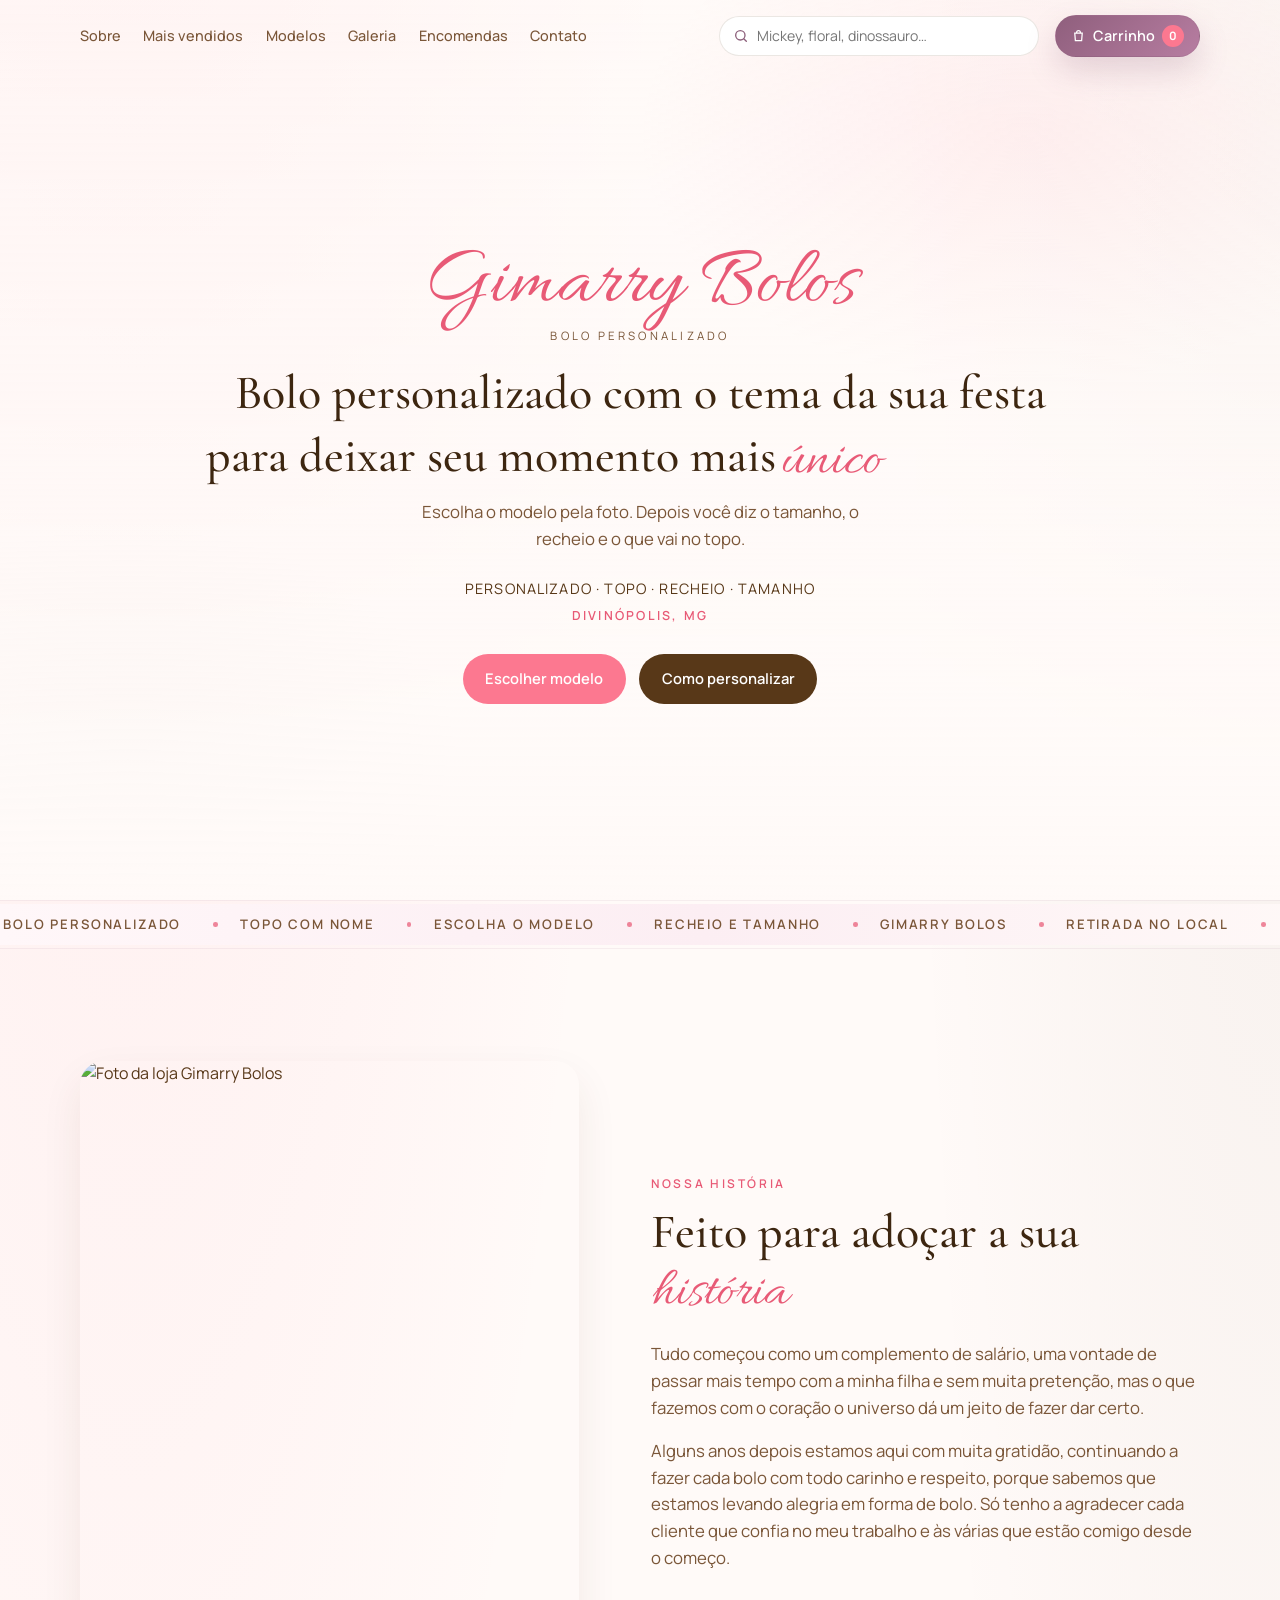
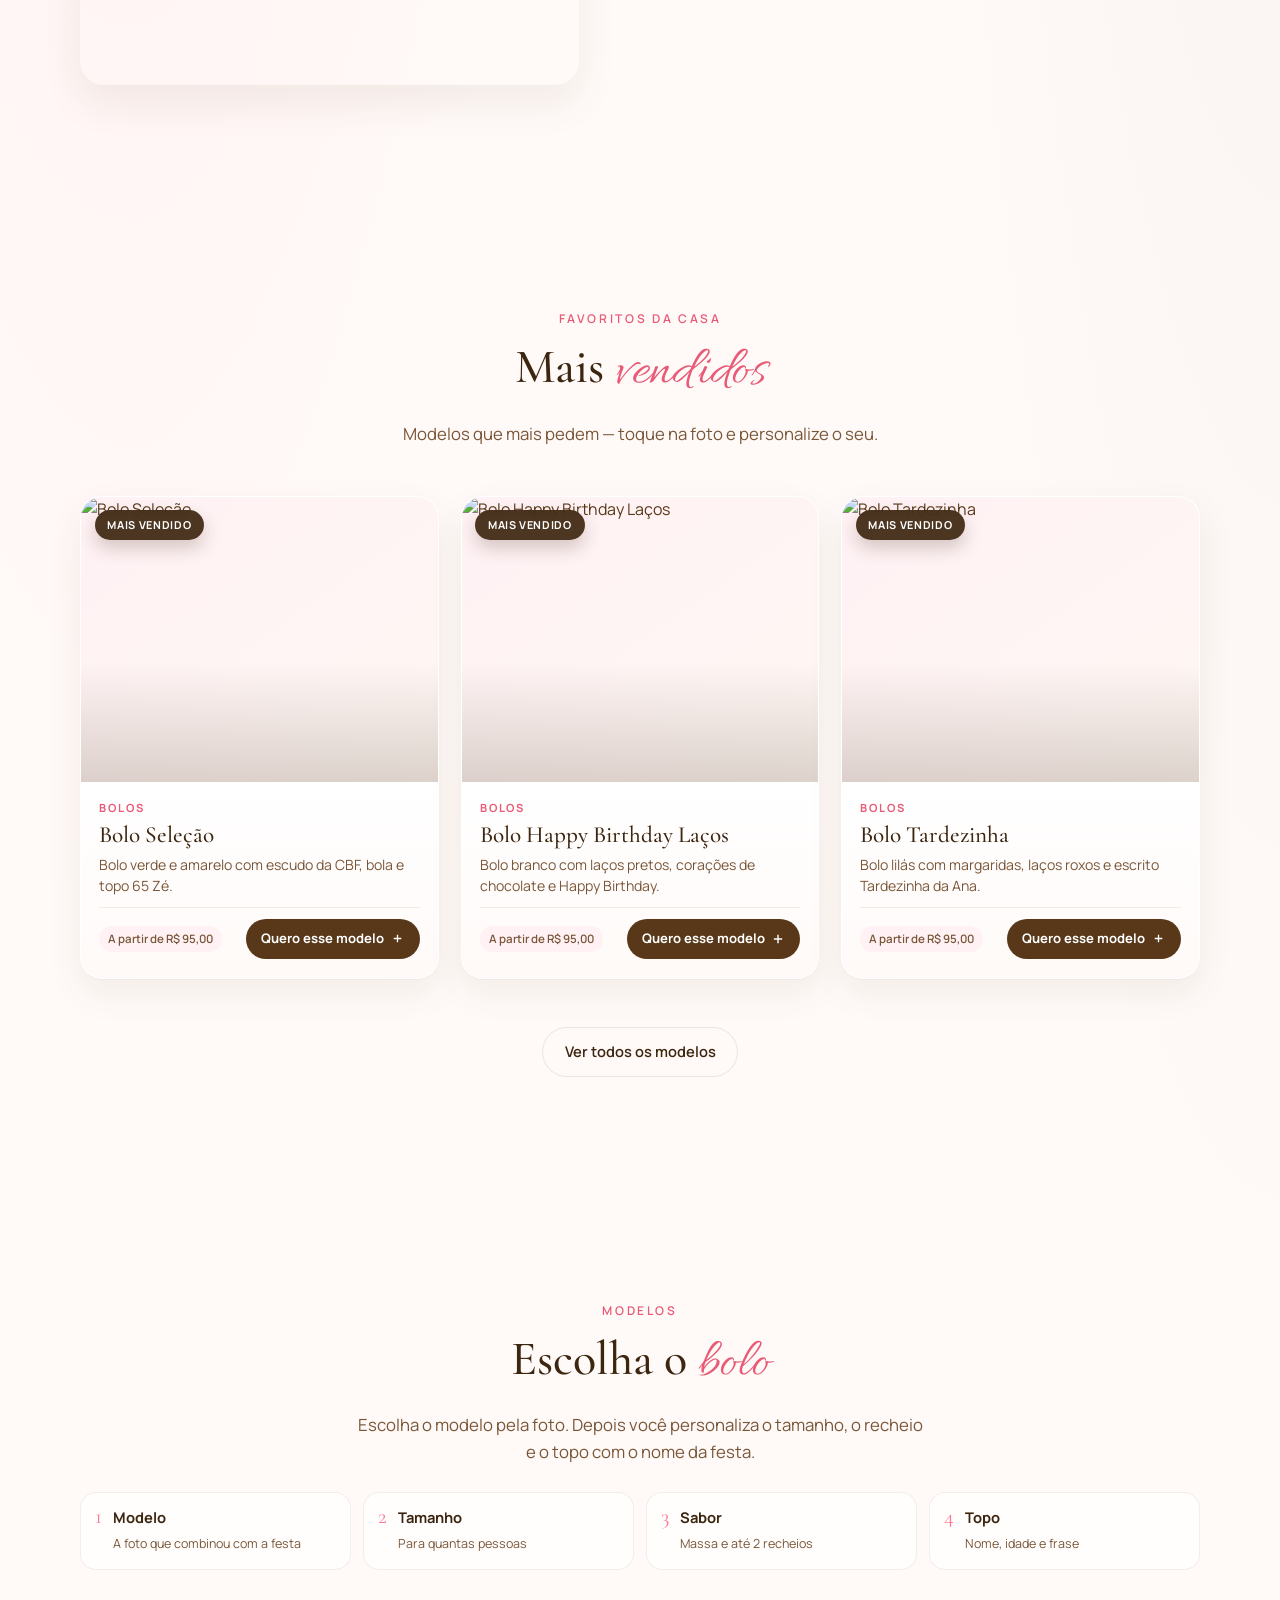
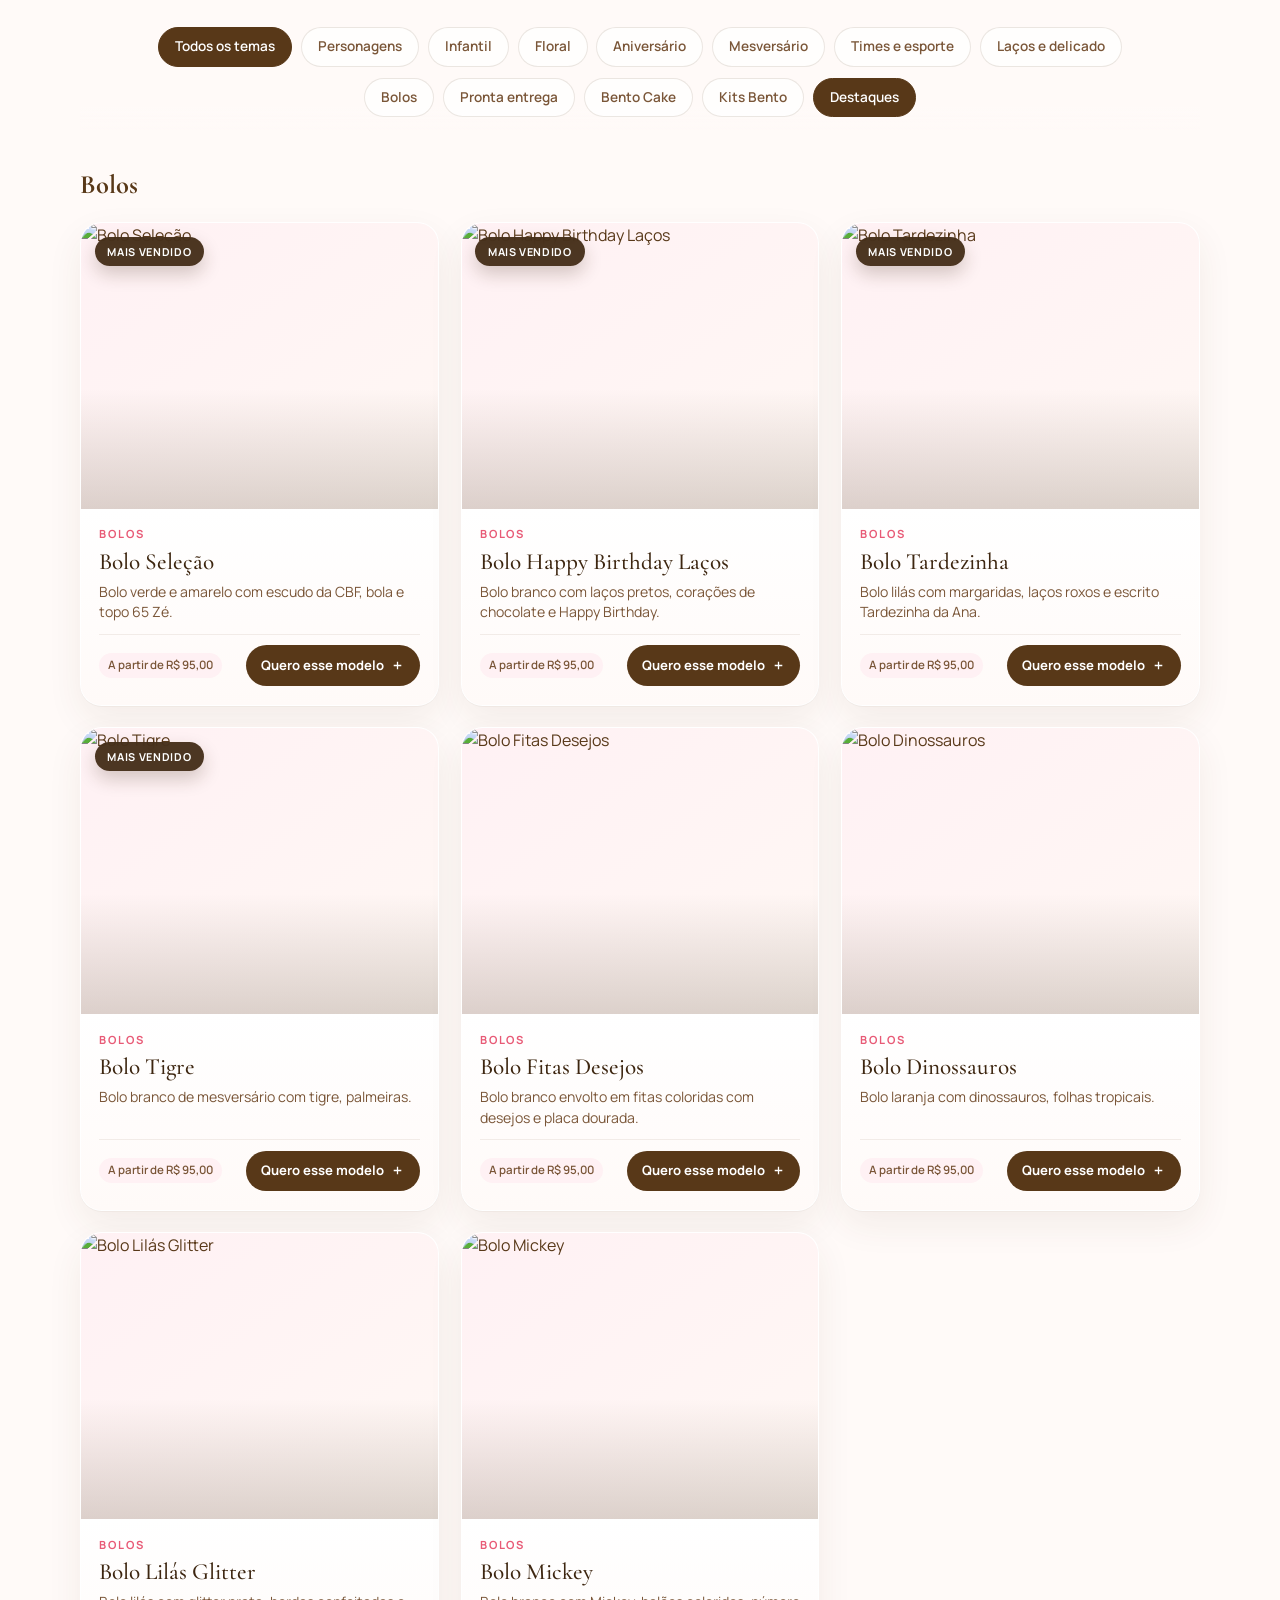
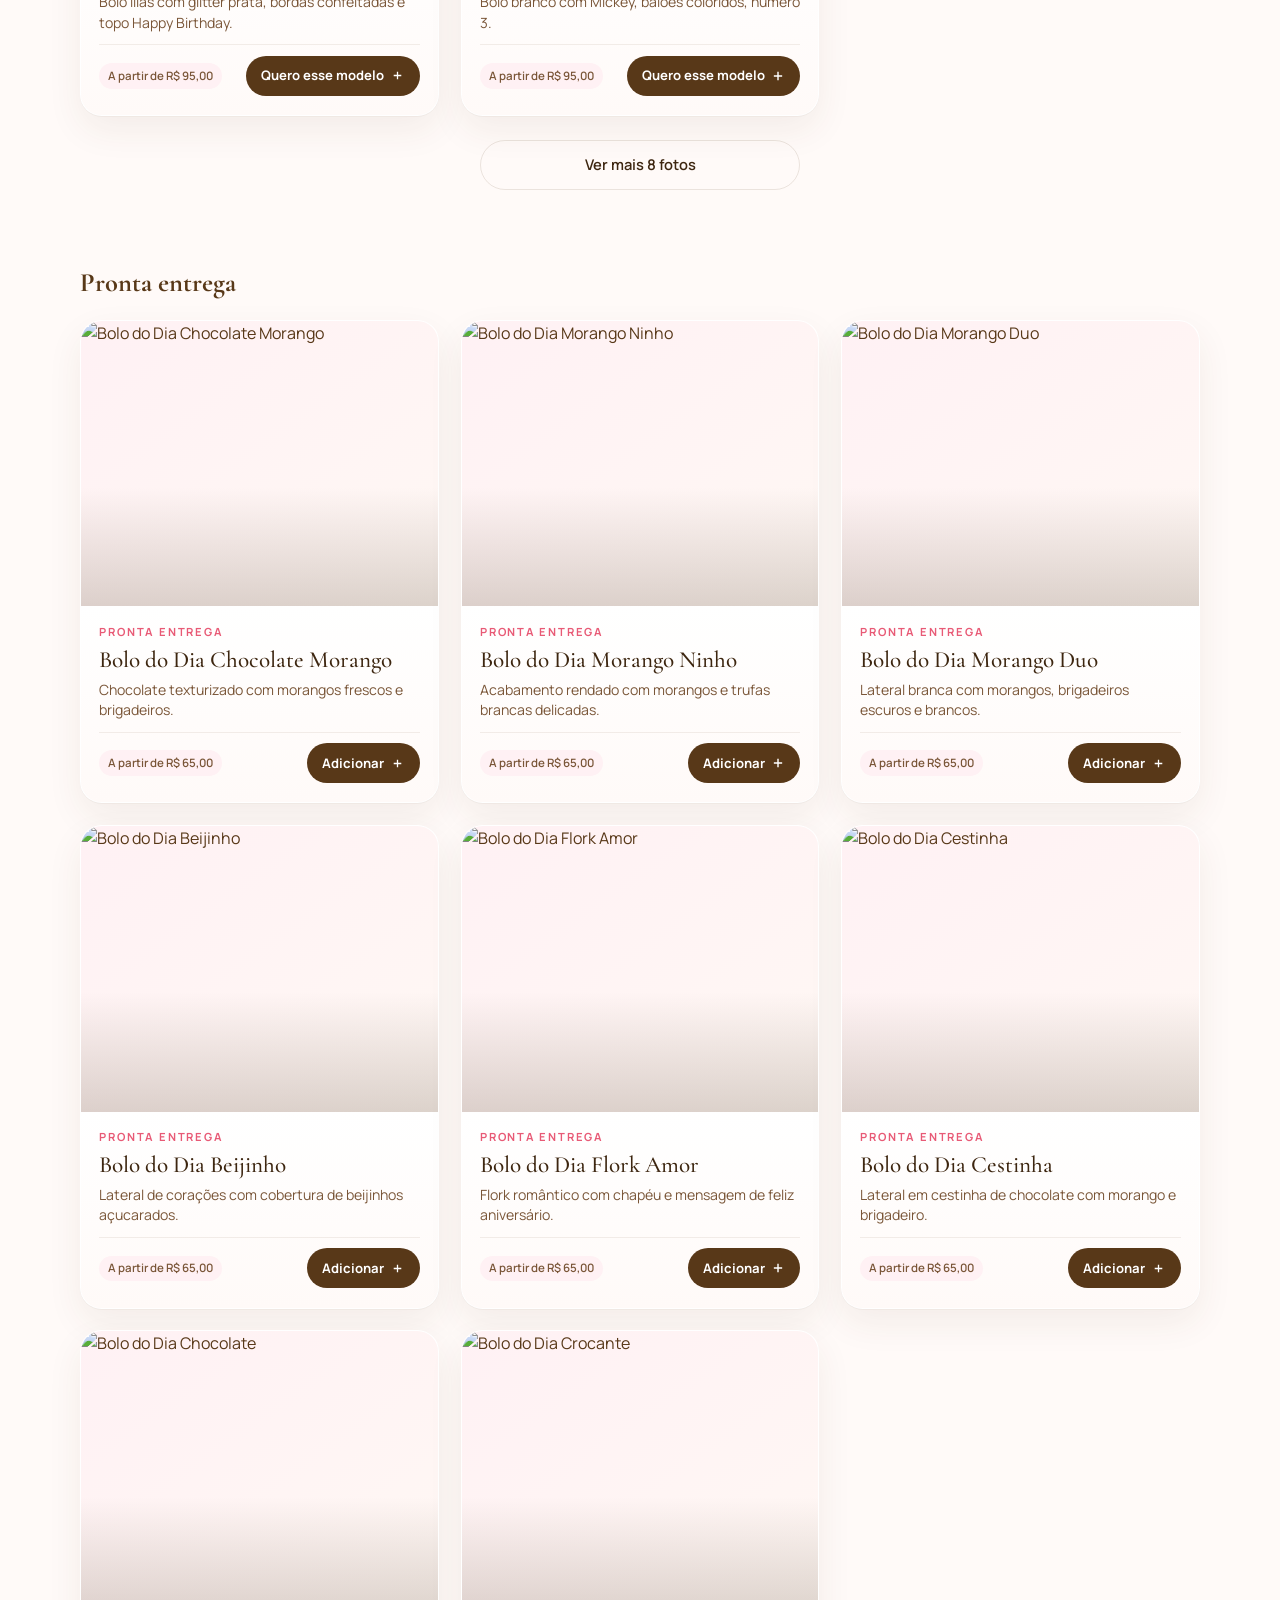
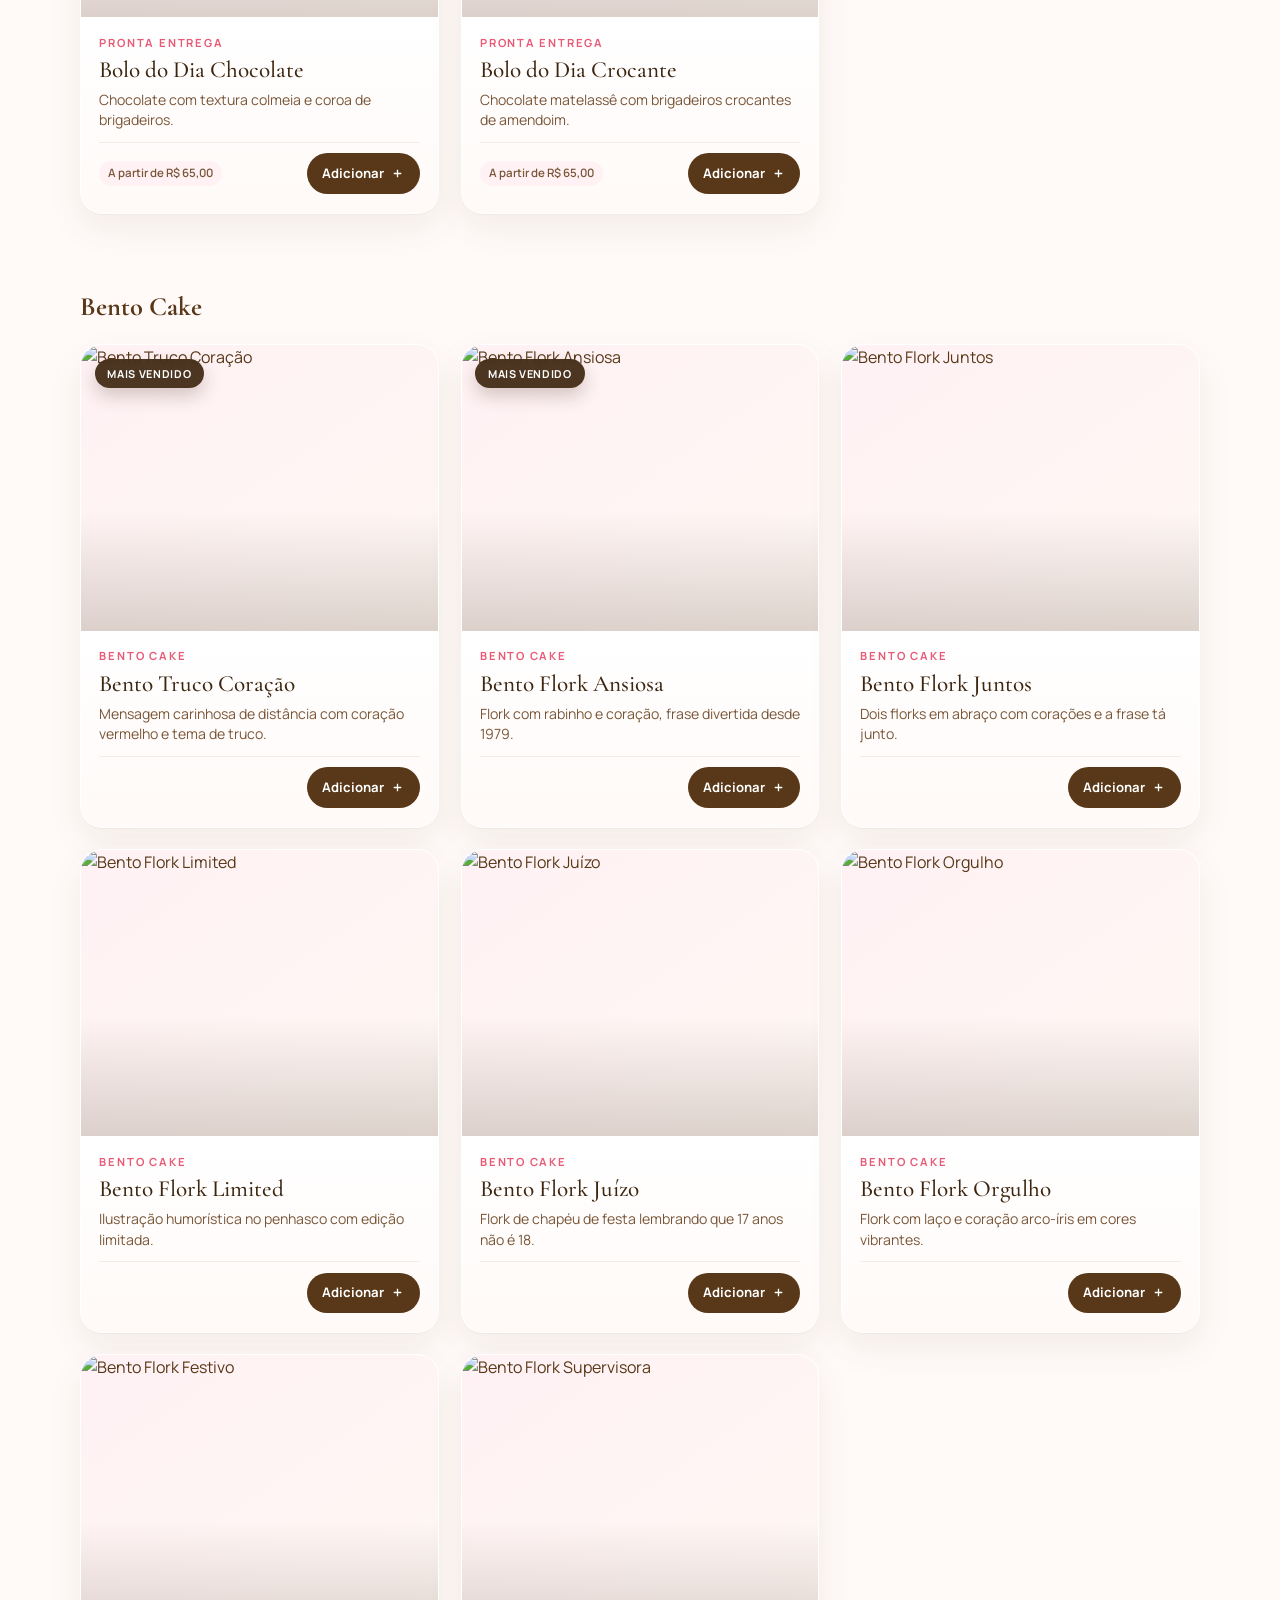
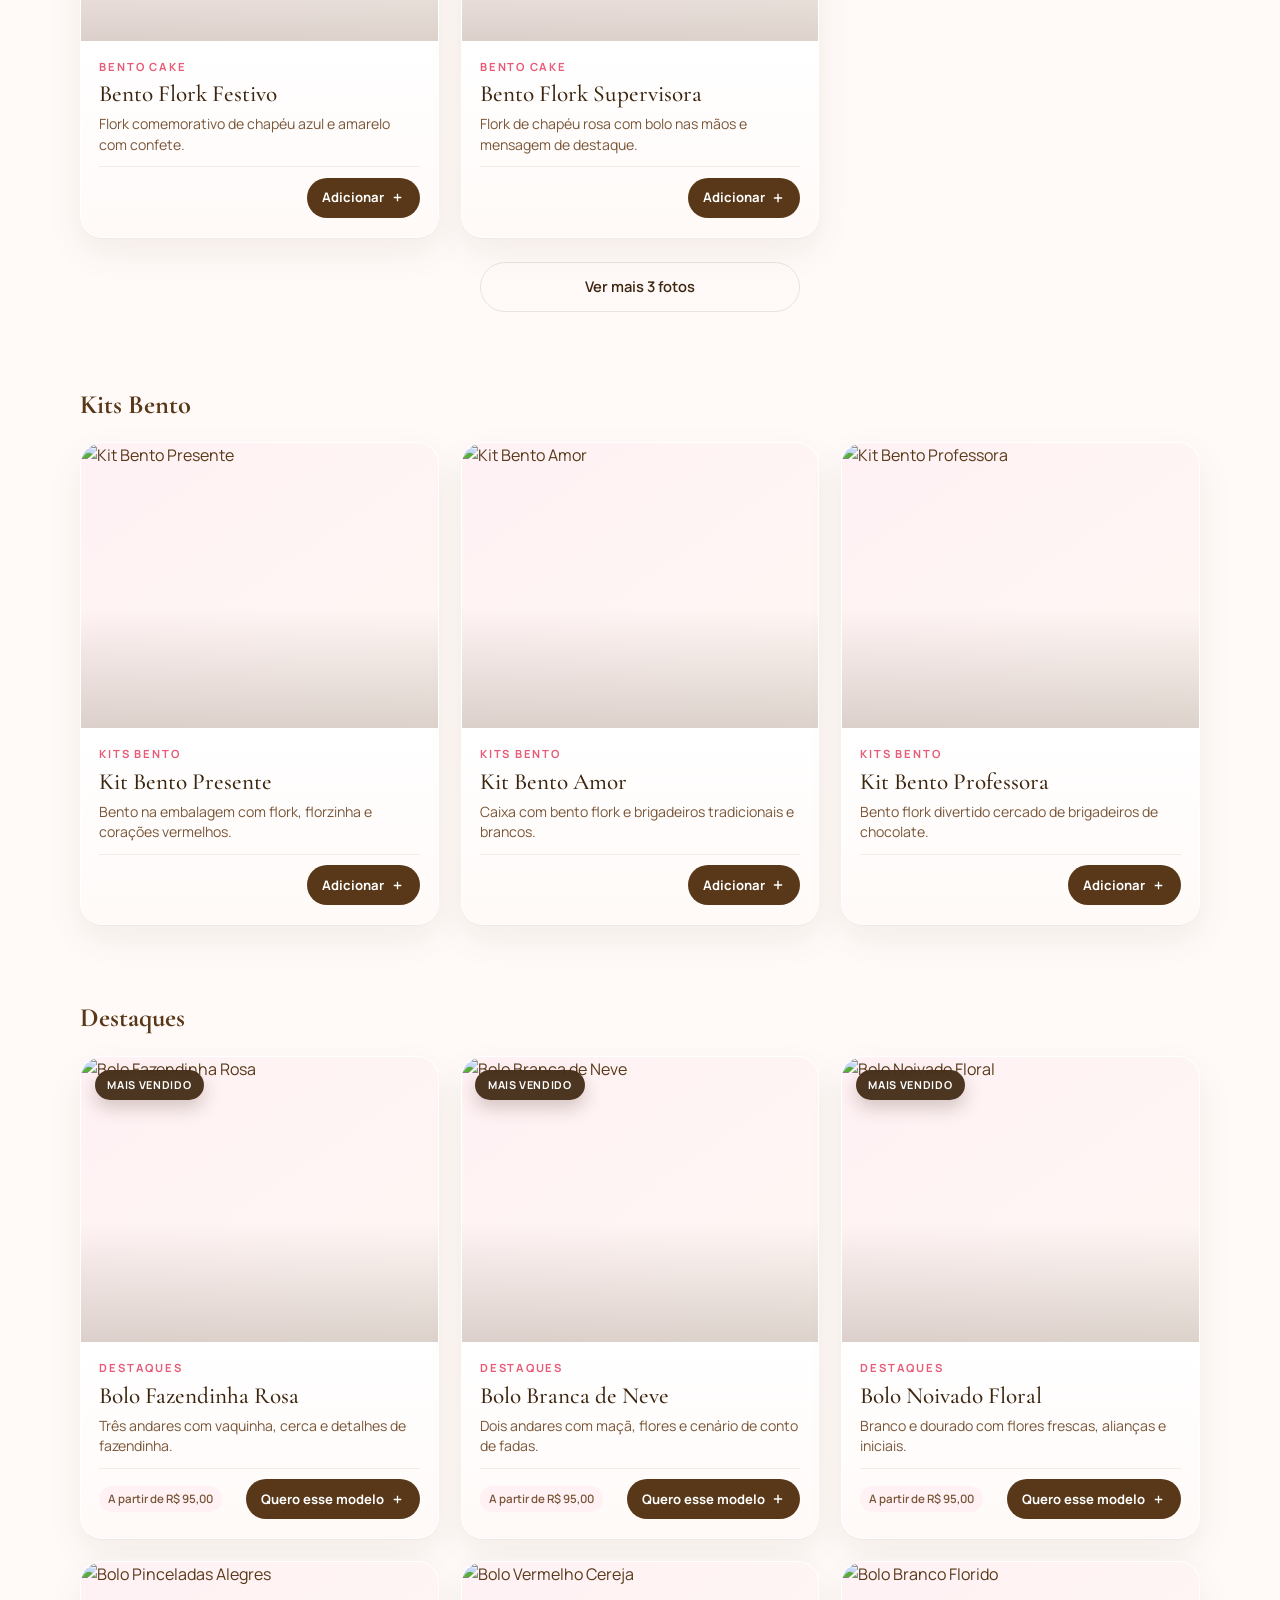
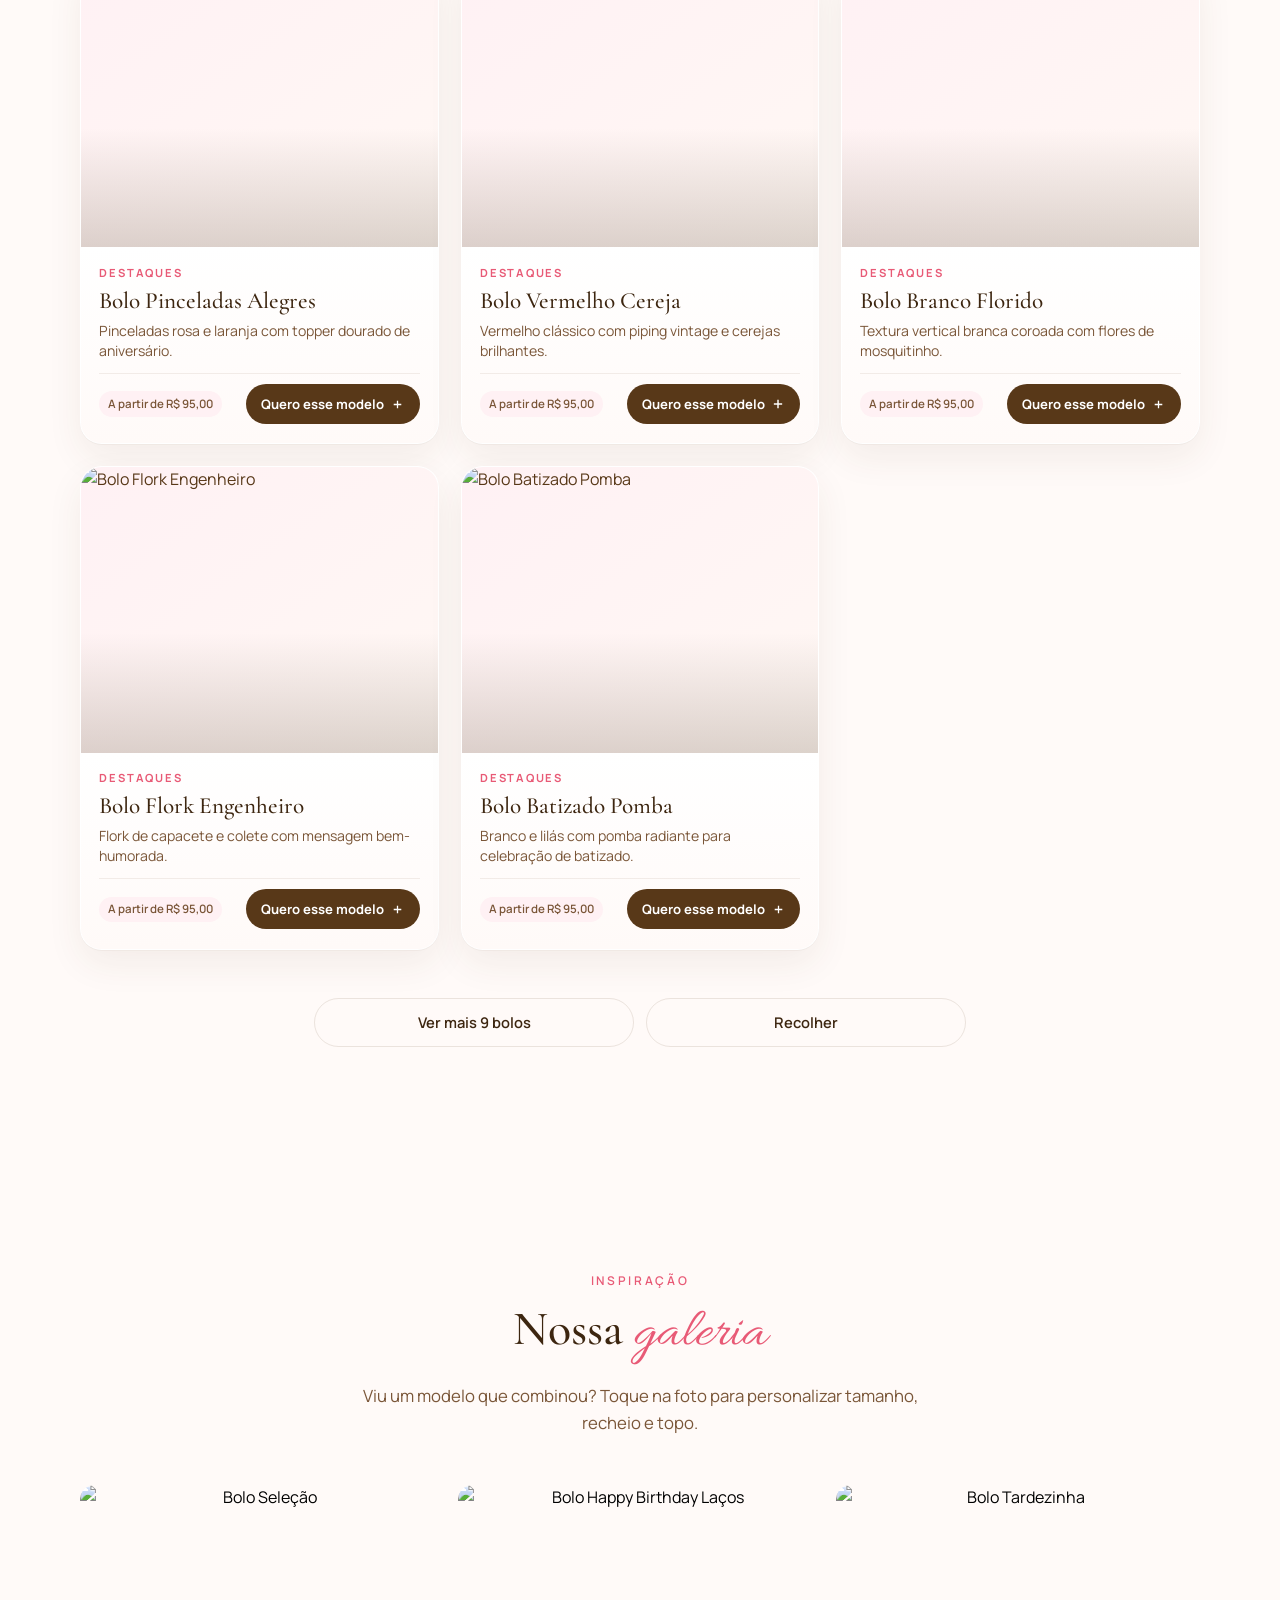
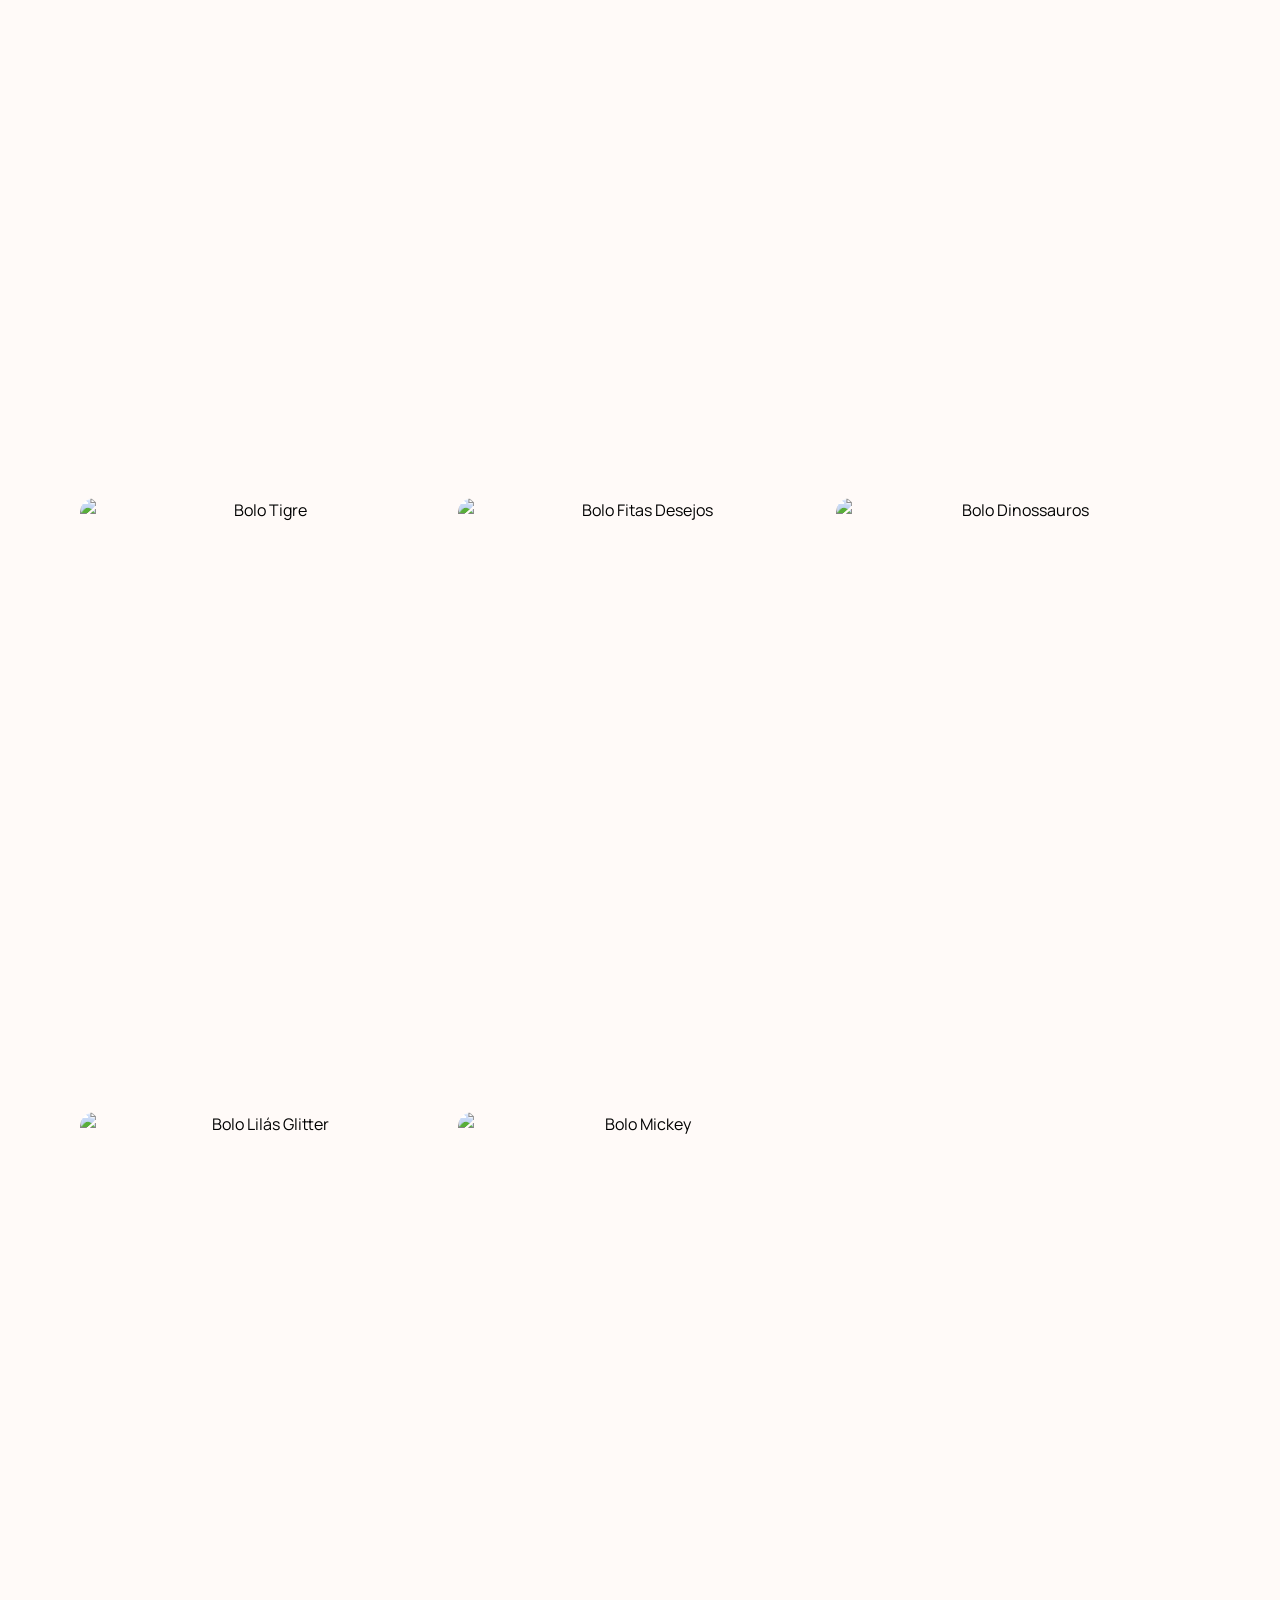
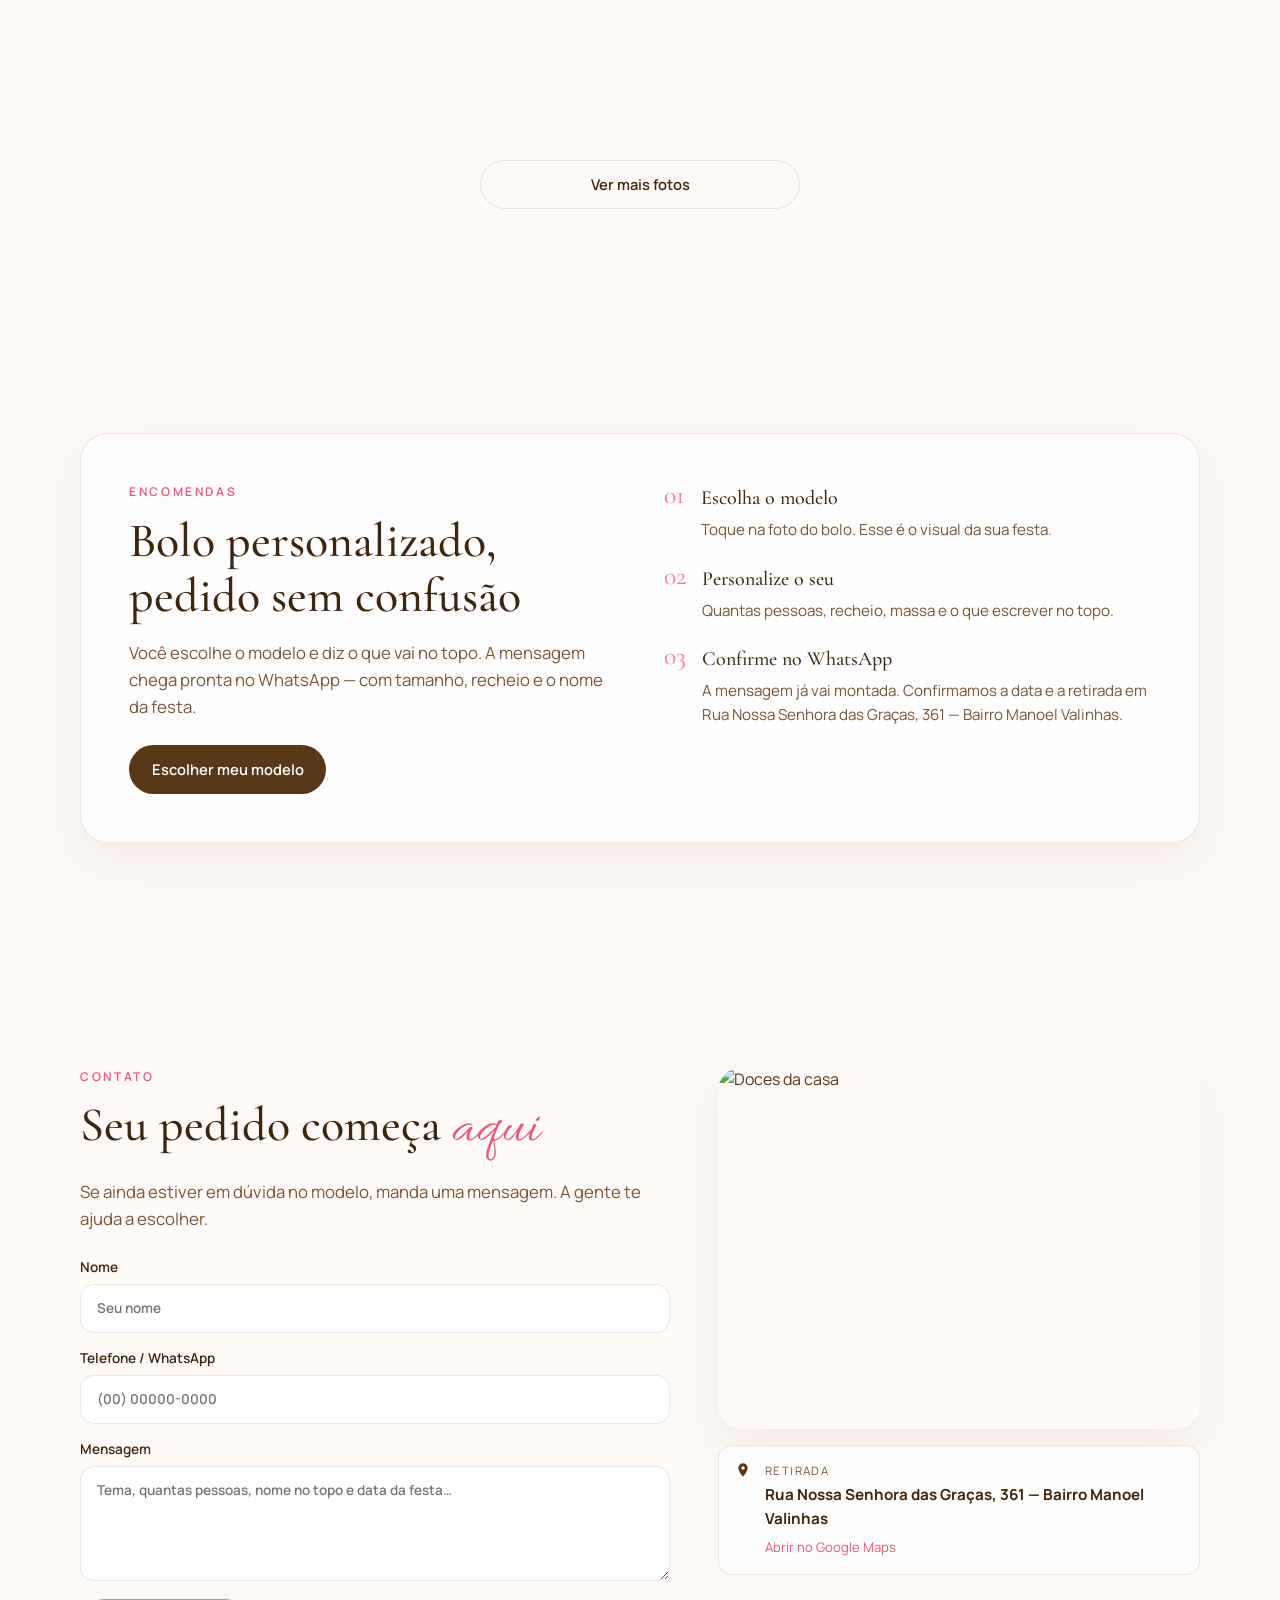
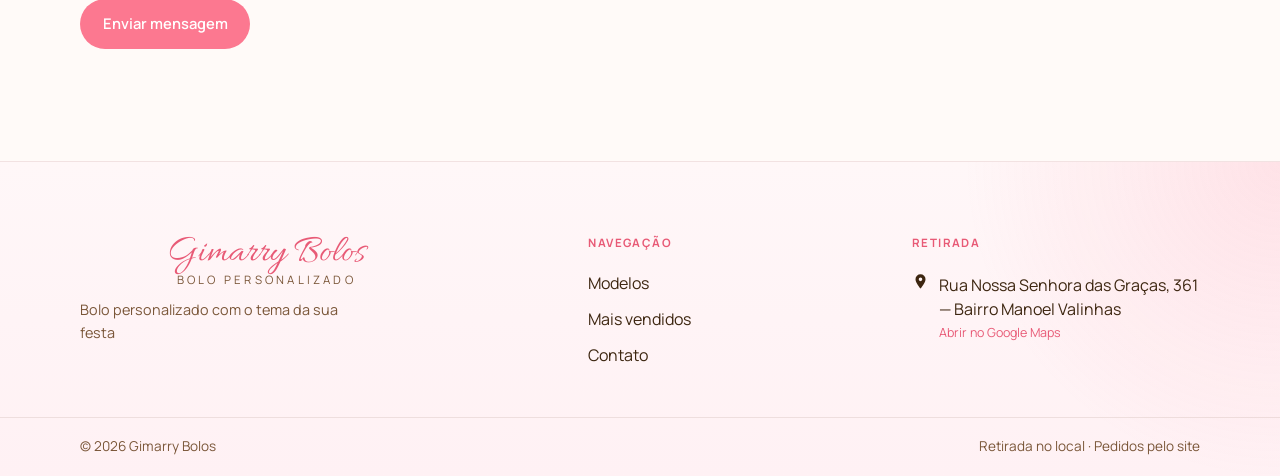
==== commit f3147c5d: "Keep a single search field in the header instead of two. Co-authored-by: Cursor <cursoragent@cursor." ====
--- a/index.html
+++ b/index.html
@@ -11,7 +11,7 @@
   <link rel="preconnect" href="https://fonts.googleapis.com">
   <link rel="preconnect" href="https://fonts.gstatic.com" crossorigin>
   <link href="https://fonts.googleapis.com/css2?family=Allura&family=Cormorant+Garamond:ital,wght@0,600;1,500&family=Manrope:wght@400;600&display=swap" rel="stylesheet">
-  <link rel="stylesheet" href="style.css?v=45">
+  <link rel="stylesheet" href="style.css?v=46">
 </head>
 <body>
   <header class="header" id="header">
@@ -29,7 +29,7 @@
       </nav>
       <label class="header__search">
         <span class="sr-only">Buscar modelo</span>
-        <input type="search" id="header-search" data-product-search placeholder="Buscar modelo…" autocomplete="off">
+        <input type="search" id="header-search" data-product-search placeholder="Mickey, floral, dinossauro…" autocomplete="off">
       </label>
       <a class="header__cart header__cart--link" href="cart.html" id="cart-open" aria-label="Abrir carrinho">
         <span class="ico ico--bag" aria-hidden="true"></span>
@@ -65,20 +65,14 @@
 
         <p class="hero__lead" id="hero-lead">Escolha o modelo pela foto e personalize tamanho, recheio e o topo da festa.</p>
 
-        <form class="hero__search" id="hero-search-form" role="search">
-          <label class="sr-only" for="hero-search">Buscar o tema do bolo</label>
-          <input type="search" id="hero-search" data-product-search placeholder="Qual o tema? Mickey, floral, dinossauro…" autocomplete="off">
-          <button type="submit" class="btn btn--primary">Buscar</button>
-        </form>
-
         <p class="hero__place">
           <span id="hero-categories">Bolos · Copos · Cookies · Potes</span>
           <span id="hero-place">Divinópolis, MG</span>
         </p>
 
         <div class="hero__actions">
-          <a class="btn btn--secondary" href="#produtos">Ver todos os modelos</a>
-          <a class="btn btn--ghost" href="#encomendas">Como personalizar</a>
+          <a class="btn btn--primary" href="#produtos">Escolher modelo</a>
+          <a class="btn btn--secondary" href="#encomendas">Como personalizar</a>
         </div>
       </div>
     </section>
@@ -368,6 +362,6 @@
 
   <script src="js/data.js?v=37" defer></script>
   <script src="js/cart-shared.js?v=29" defer></script>
-  <script src="script.js?v=54" defer></script>
+  <script src="script.js?v=55" defer></script>
 </body>
 </html>
--- a/style.css
+++ b/style.css
@@ -582,42 +582,10 @@
 
 .hero__lead {
   max-width: 28rem;
-  margin: 0 auto 1.15rem;
+  margin: 0 auto 1.5rem;
   font-size: clamp(0.95rem, 2.2vw, 1.05rem);
   line-height: 1.6;
   color: var(--color-brown-soft);
-}
-
-.hero__search {
-  display: flex;
-  gap: 0.5rem;
-  width: min(100%, 34rem);
-  margin: 0 auto 1.35rem;
-}
-
-.hero__search input {
-  flex: 1;
-  min-width: 0;
-  min-height: 3.05rem;
-  border: 1.5px solid rgba(88, 56, 24, 0.12);
-  background: #fff url("data:image/svg+xml,%3Csvg xmlns='http://www.w3.org/2000/svg' width='18' height='18' fill='none' stroke='%238c5f7a' stroke-width='2' stroke-linecap='round' stroke-linejoin='round' viewBox='0 0 24 24'%3E%3Ccircle cx='11' cy='11' r='7'/%3E%3Cpath d='M20 20l-3.5-3.5'/%3E%3C/svg%3E") no-repeat 1rem 50%;
-  background-size: 1.05rem;
-  border-radius: var(--radius-pill);
-  padding: 0.75rem 1.1rem 0.75rem 2.6rem;
-  font: inherit;
-  color: var(--color-brown-deep);
-  box-shadow: 0 12px 32px rgba(88, 56, 24, 0.08);
-}
-
-.hero__search input:focus {
-  outline: 2px solid color-mix(in srgb, var(--color-pink) 55%, transparent);
-  outline-offset: 2px;
-  border-color: var(--color-pink);
-}
-
-.hero__search .btn {
-  flex-shrink: 0;
-  min-height: 3.05rem;
 }
 
 .hero__title #hero-tagline {
@@ -756,28 +724,6 @@
     font-size: 0.88rem;
     line-height: 1.55;
     margin-bottom: 1.1rem;
-  }
-
-  .hero__search {
-    width: 100%;
-    max-width: 22rem;
-    margin-bottom: 1.1rem;
-    gap: 0.45rem;
-  }
-
-  .hero__search input,
-  .hero__search .btn {
-    min-height: 2.85rem;
-  }
-
-  .hero__search input {
-    padding: 0.6rem 0.85rem 0.6rem 2.35rem;
-    font-size: 0.88rem;
-  }
-
-  .hero__search .btn {
-    padding-inline: 0.95rem;
-    font-size: 0.84rem;
   }
 
   /* palavra animada em linha própria — evita corte de "inesquecível" */
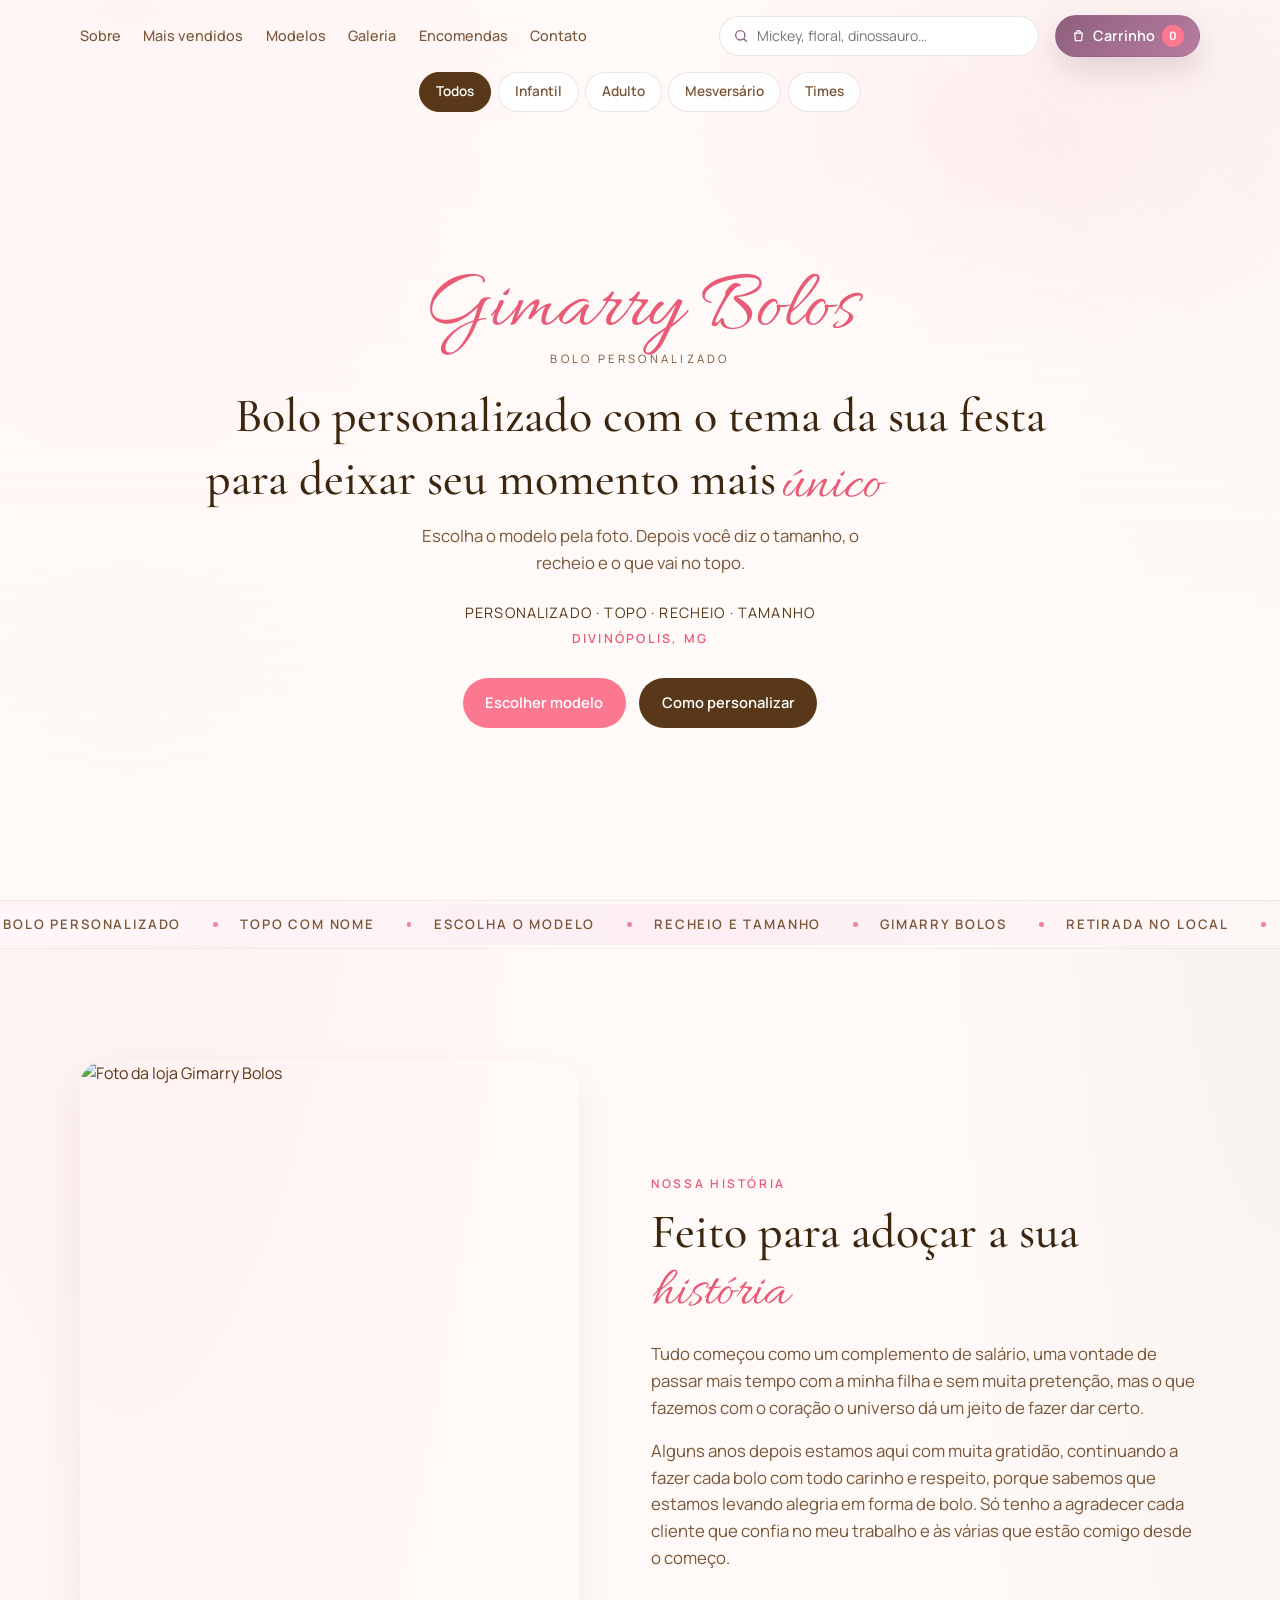
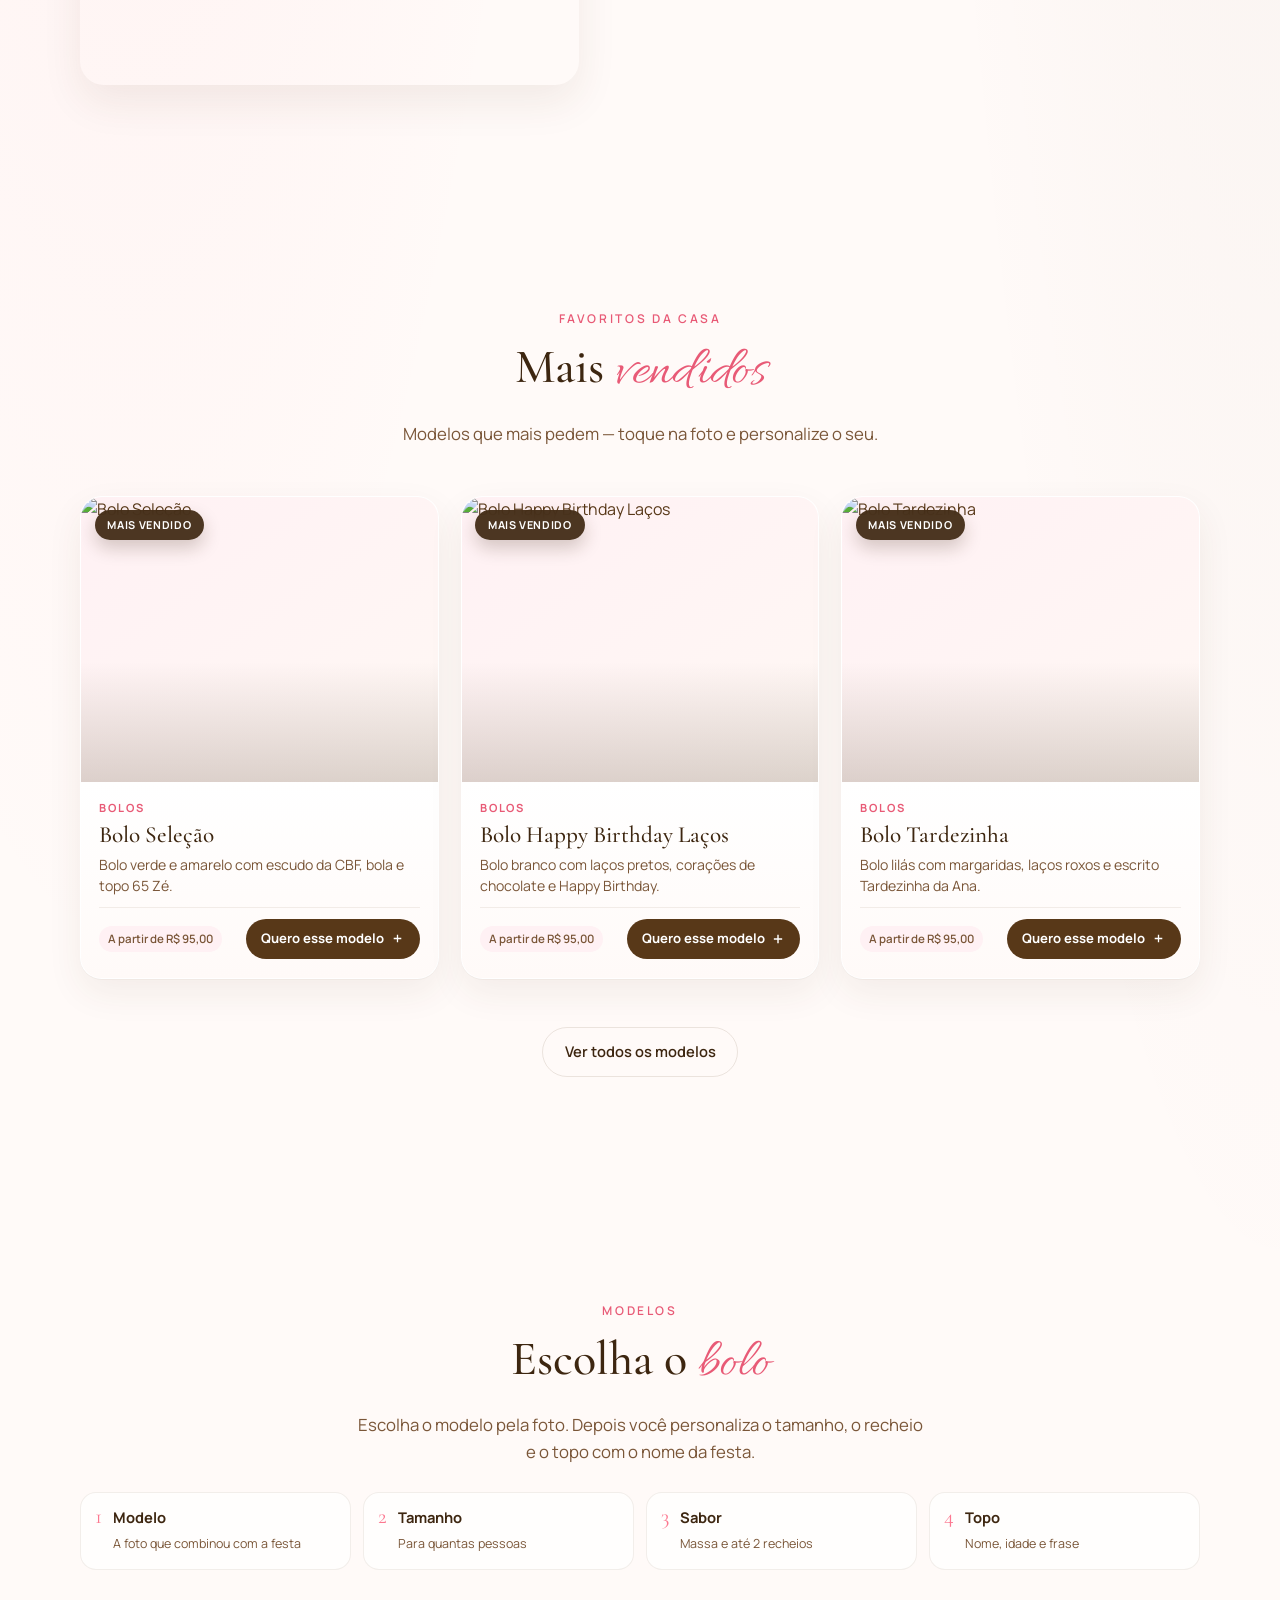
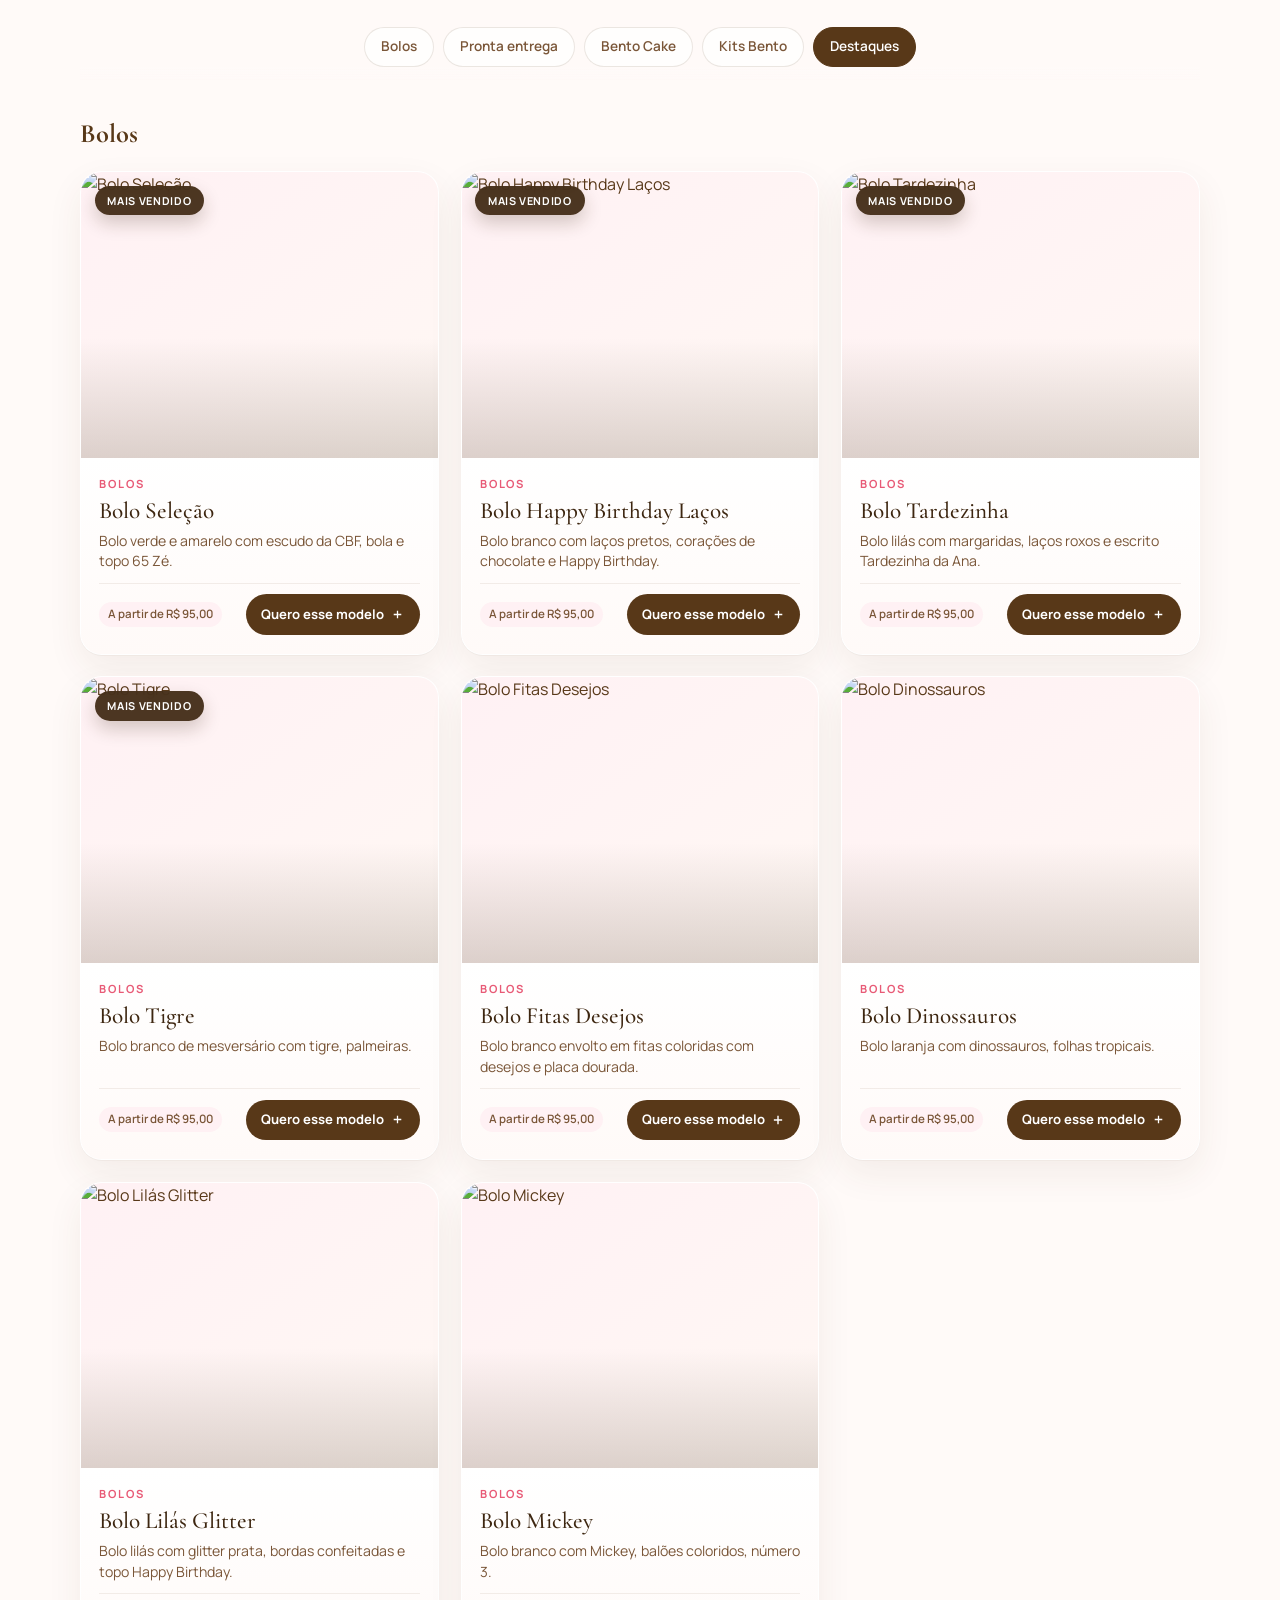
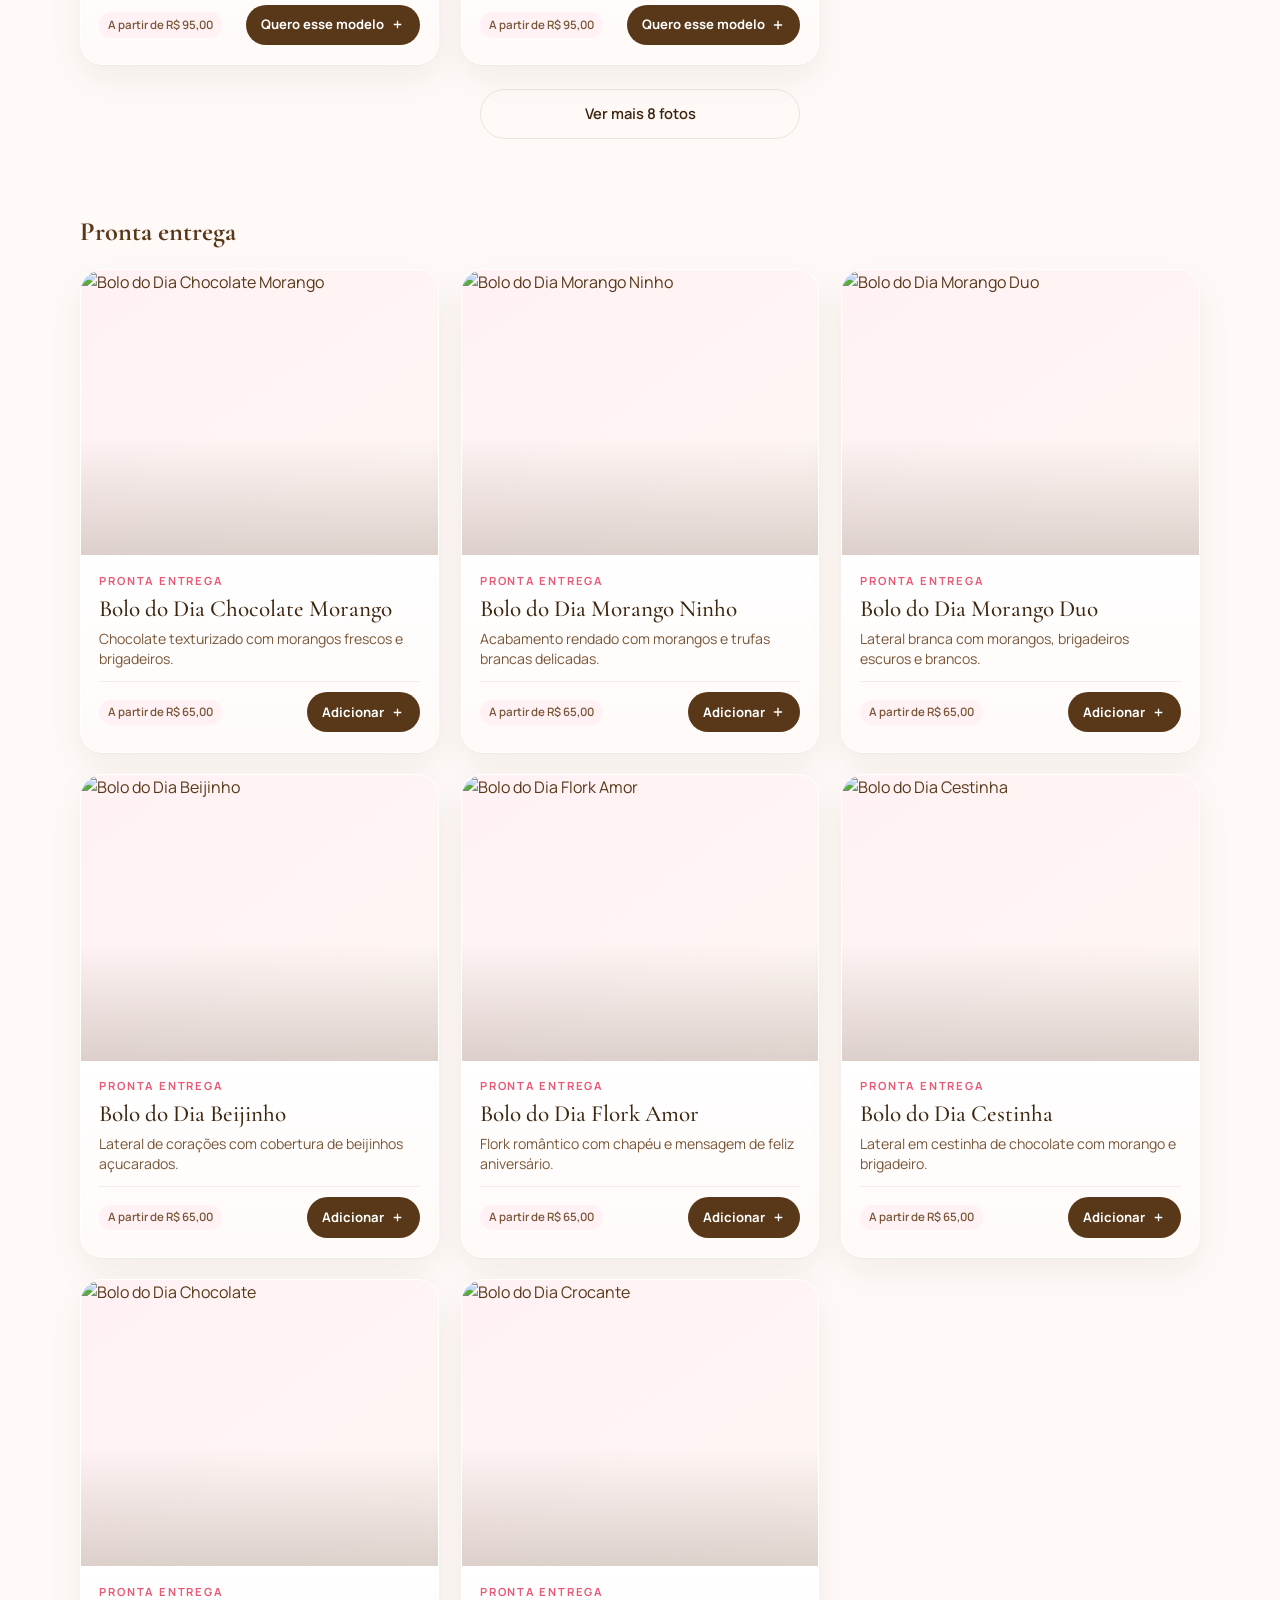
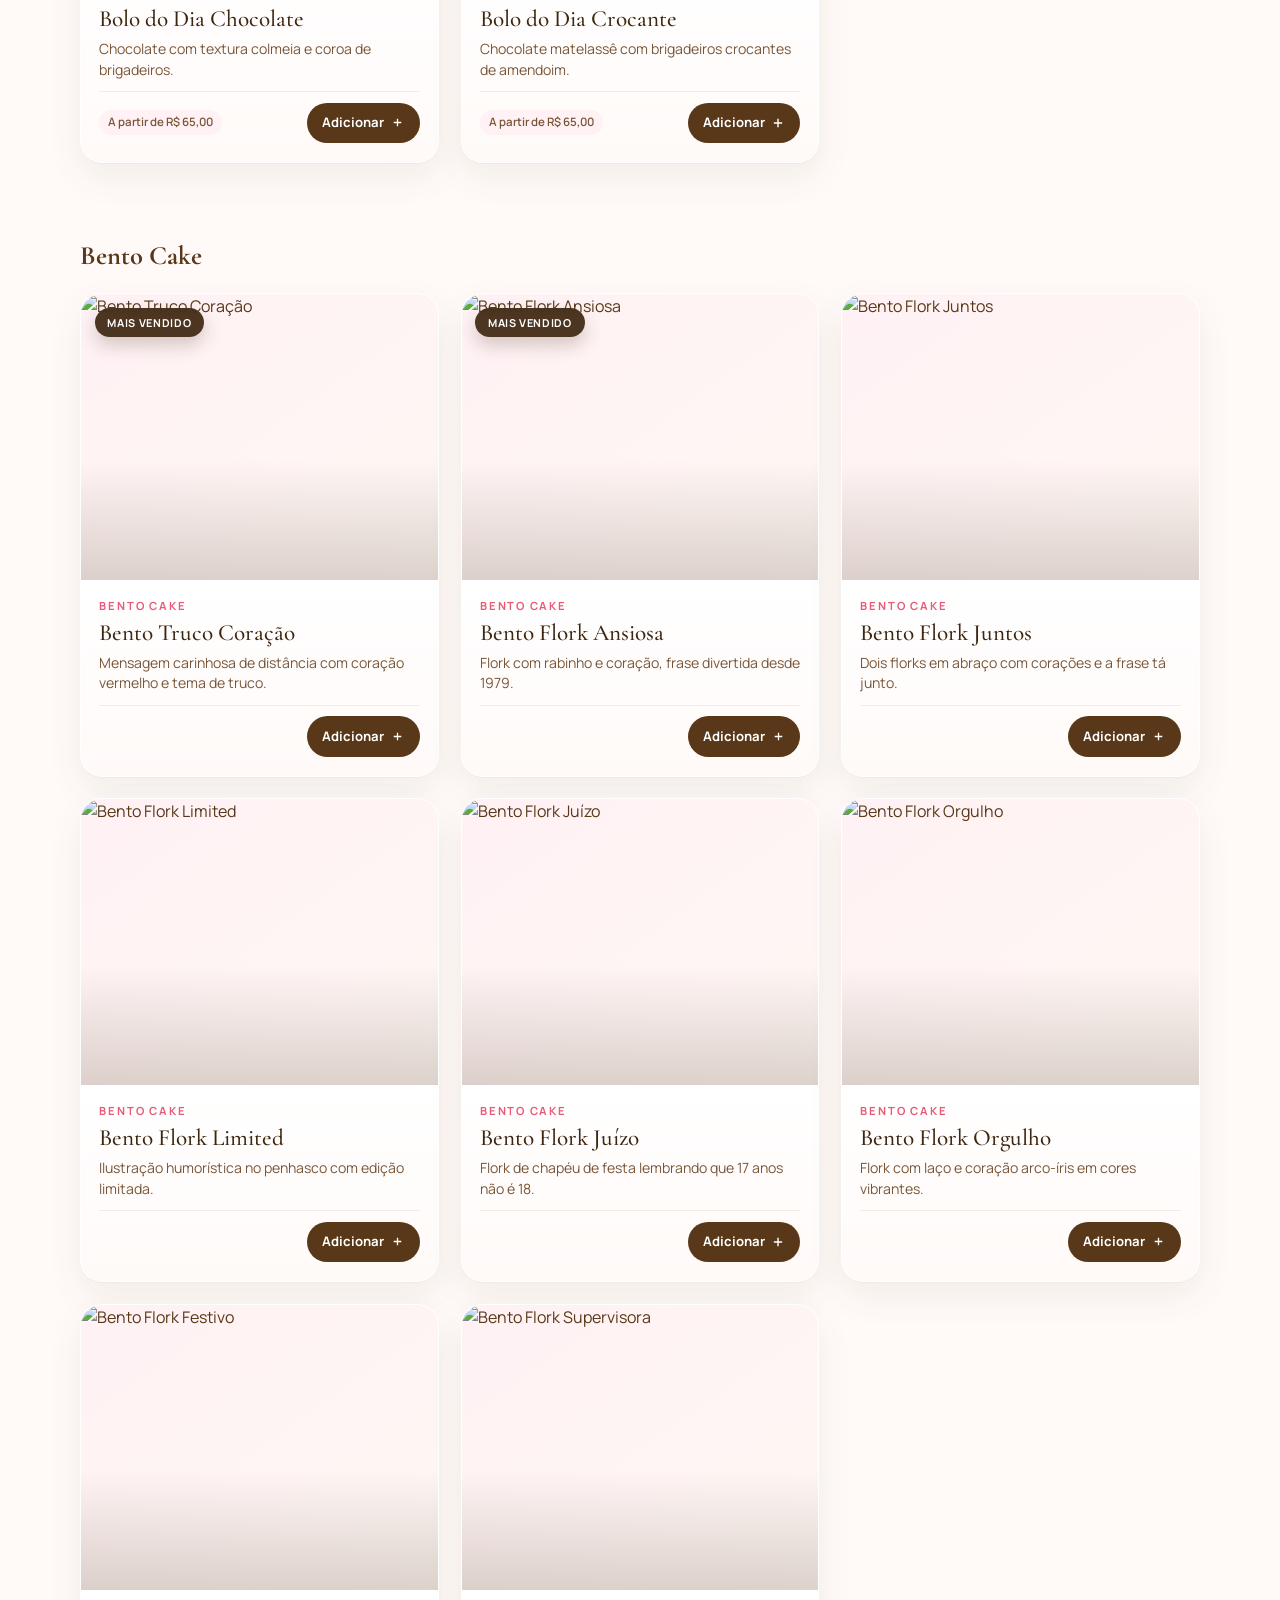
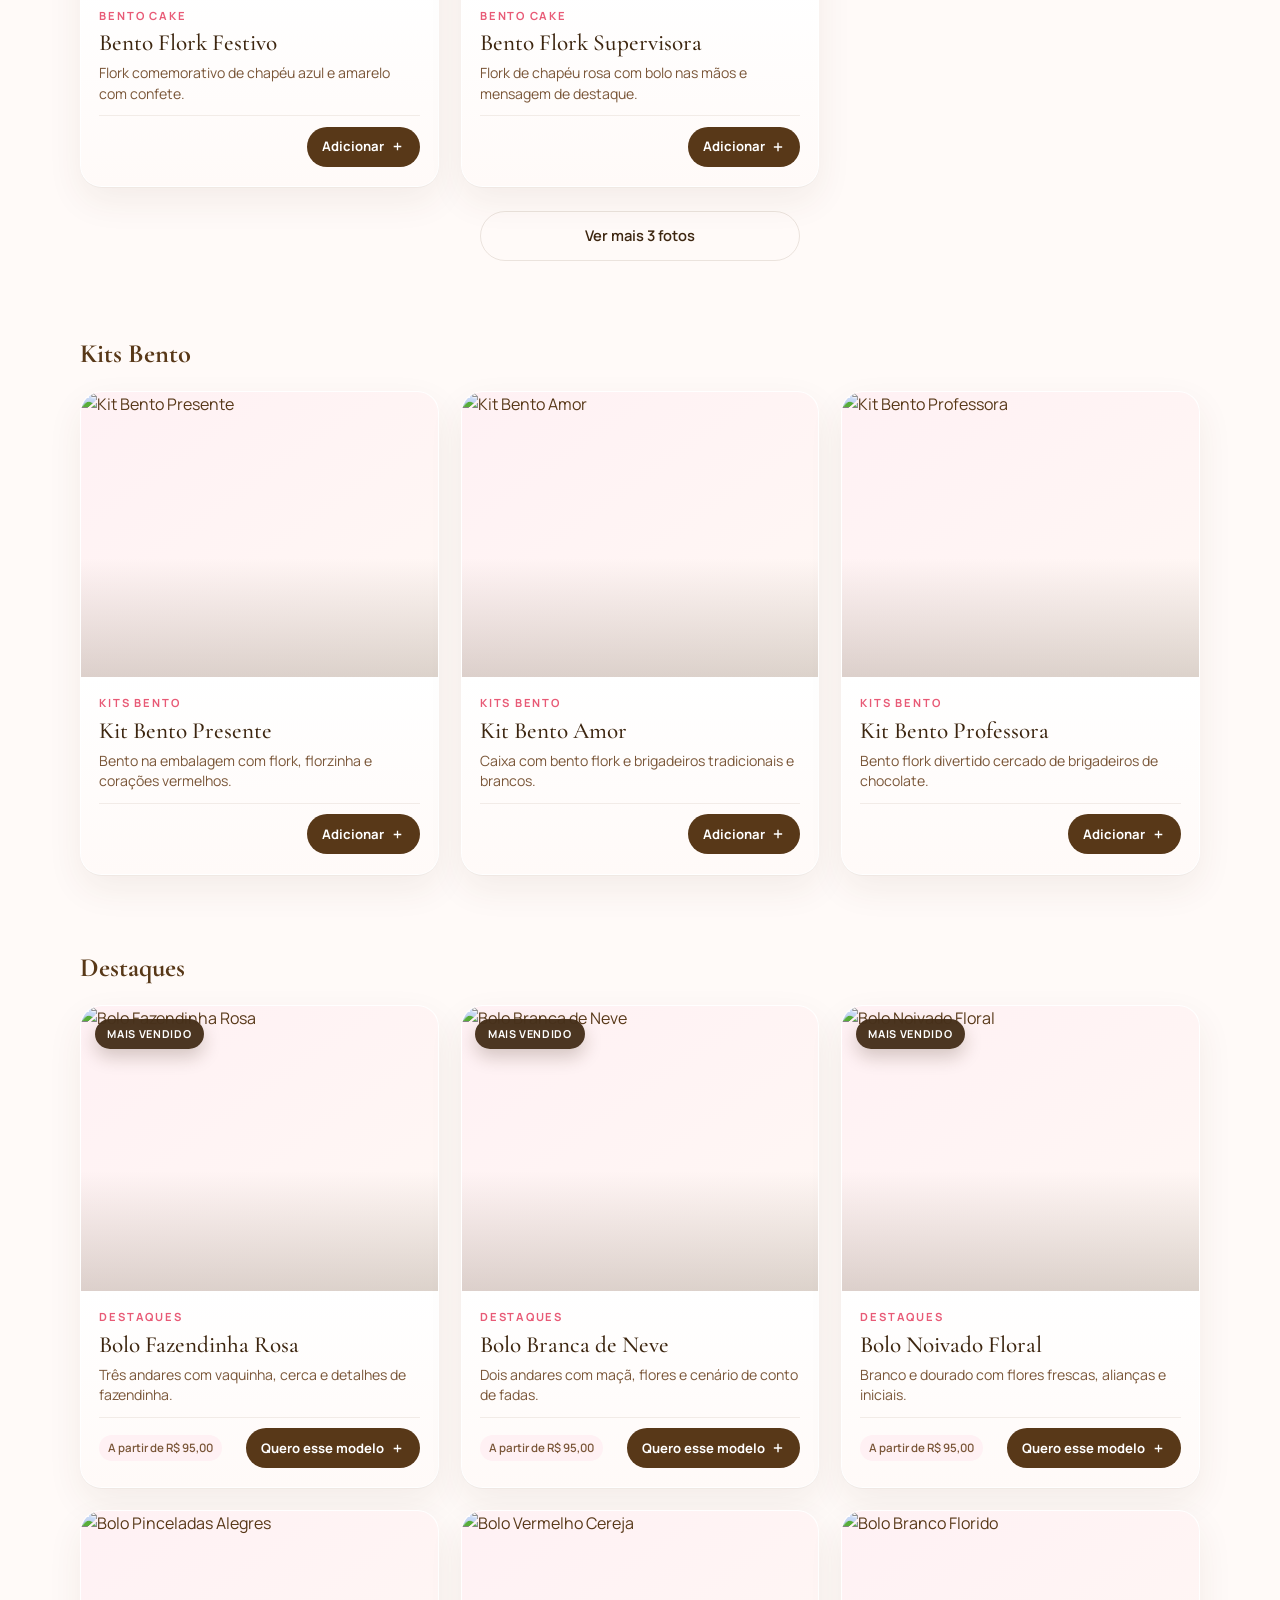
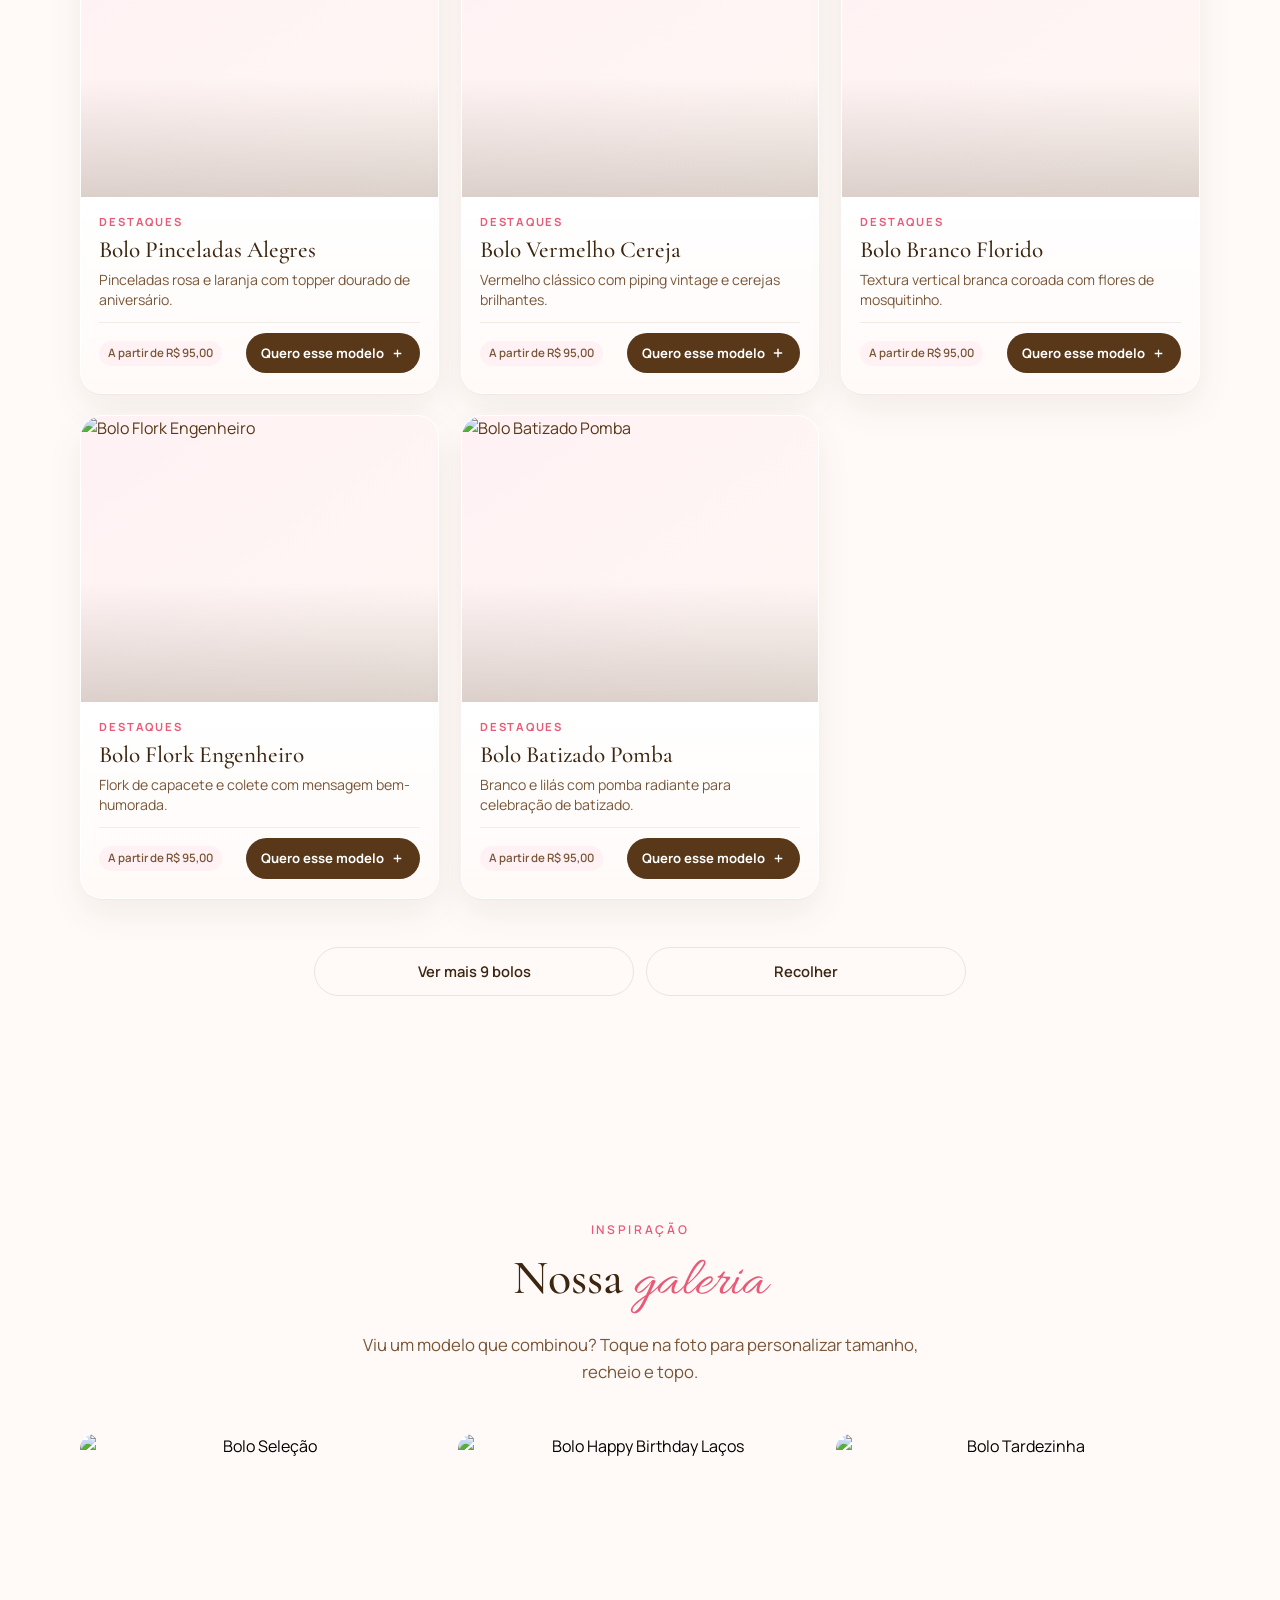
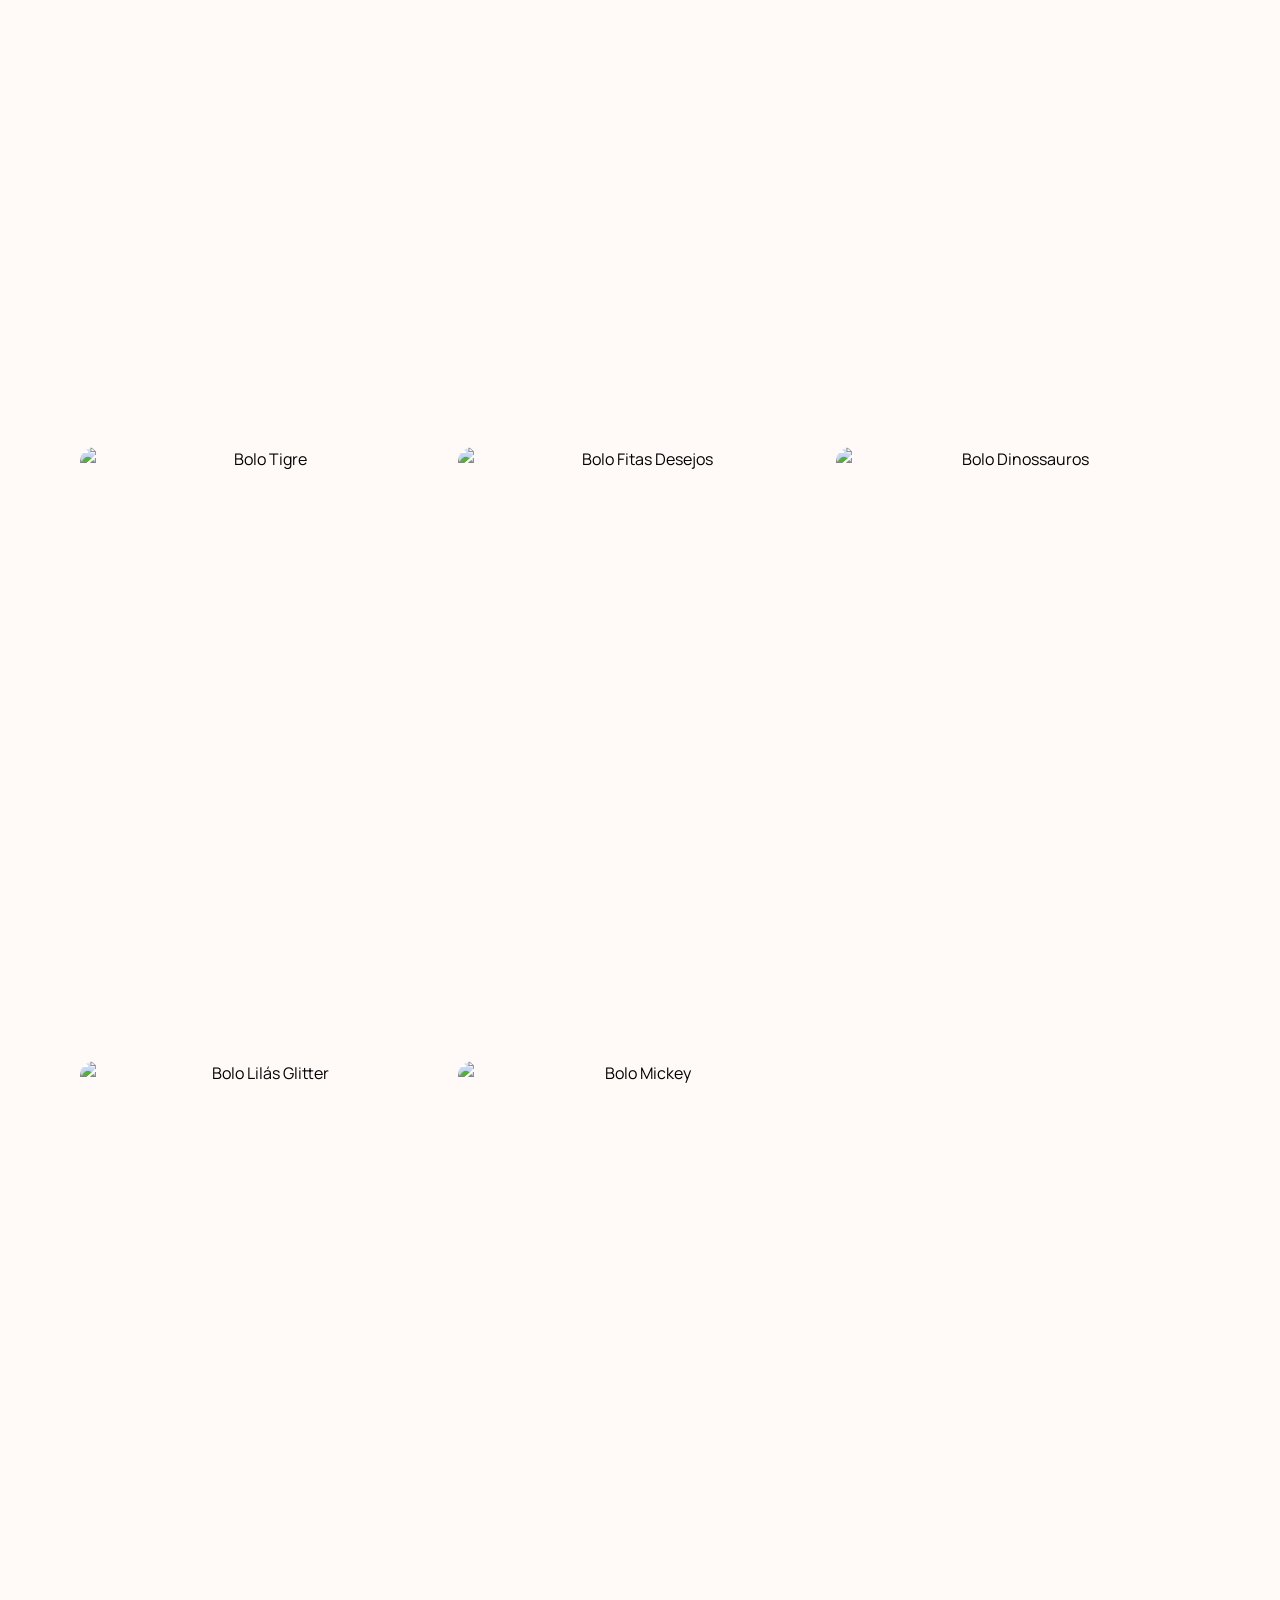
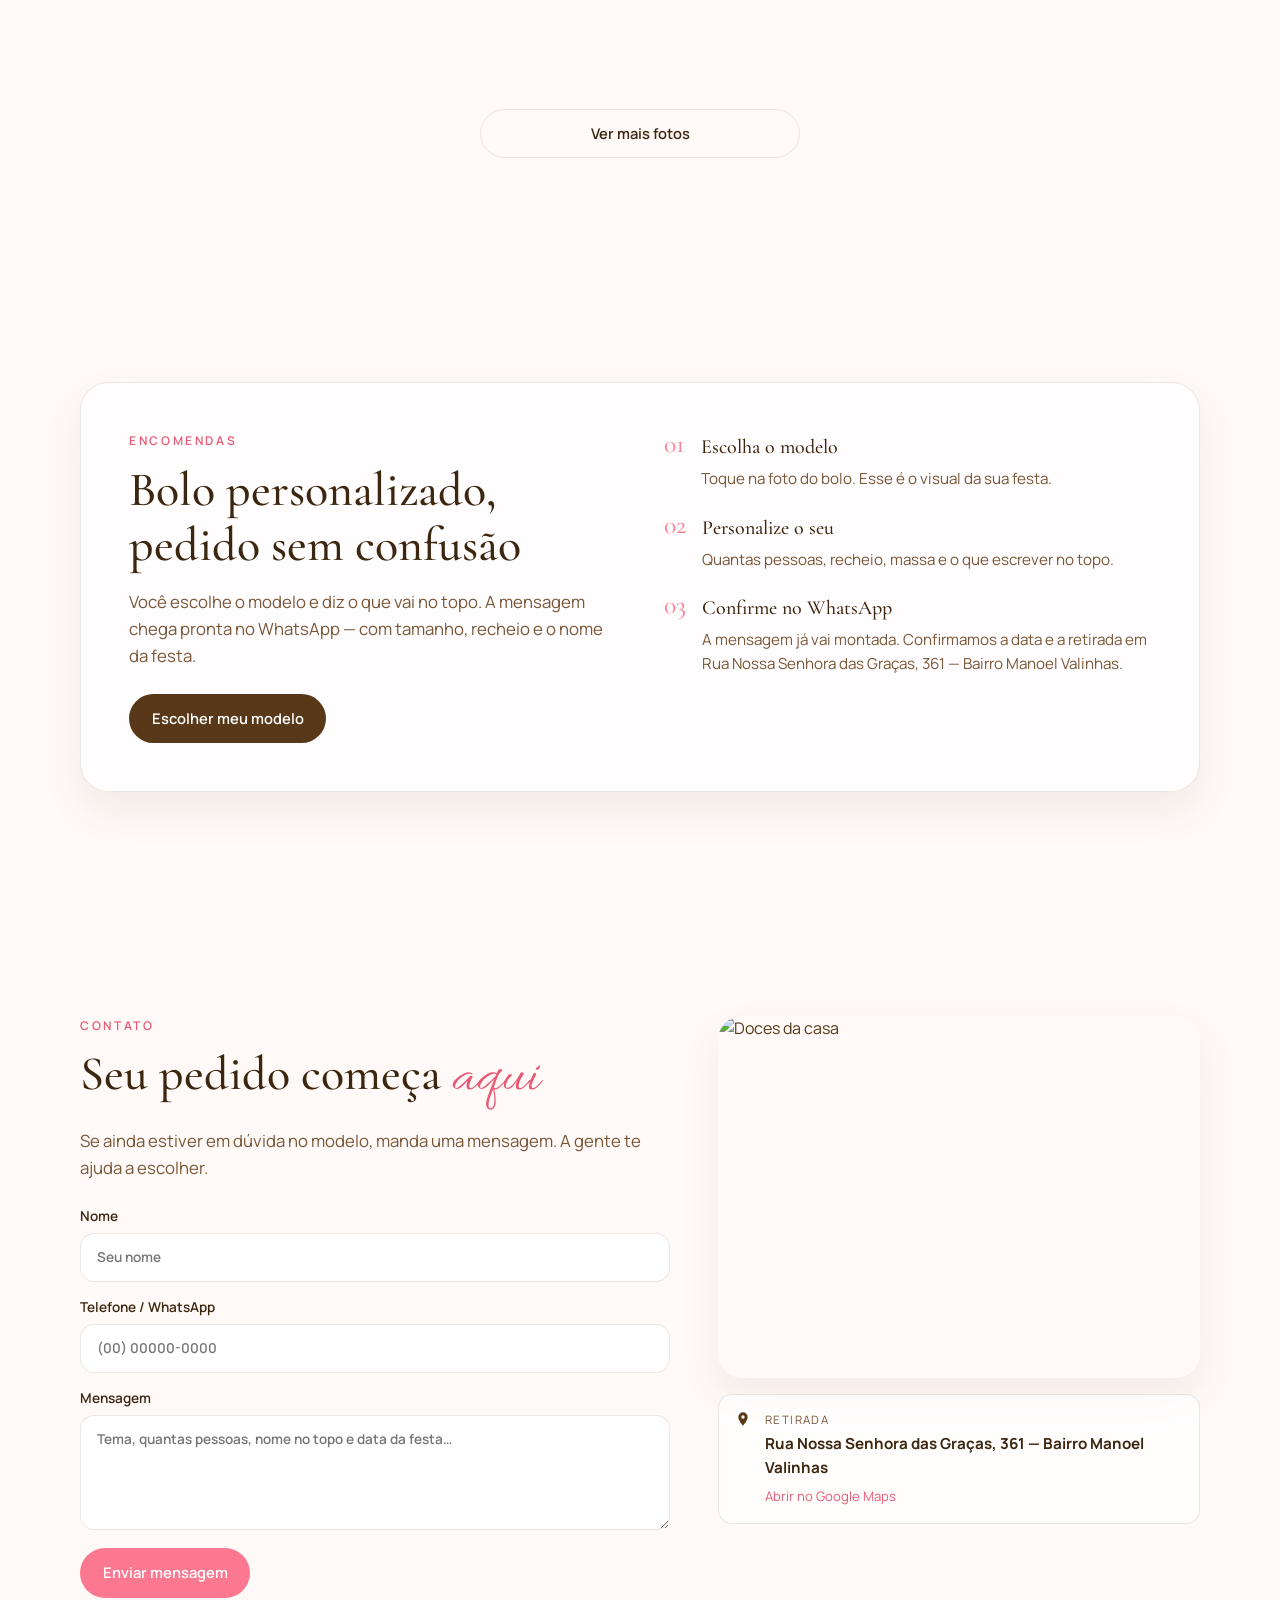
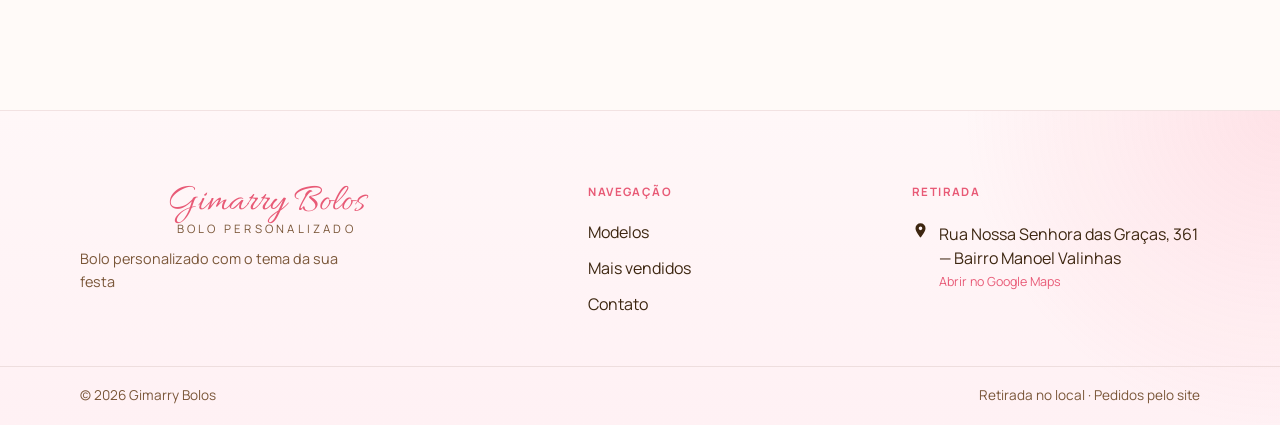
==== commit 9611b96a: "Add Infantil and Adulto filters at the top for cakes with drawings. Co-authored-by: Cursor <cursorag" ====
--- a/index.html
+++ b/index.html
@@ -11,7 +11,7 @@
   <link rel="preconnect" href="https://fonts.googleapis.com">
   <link rel="preconnect" href="https://fonts.gstatic.com" crossorigin>
   <link href="https://fonts.googleapis.com/css2?family=Allura&family=Cormorant+Garamond:ital,wght@0,600;1,500&family=Manrope:wght@400;600&display=swap" rel="stylesheet">
-  <link rel="stylesheet" href="style.css?v=46">
+  <link rel="stylesheet" href="style.css?v=47">
 </head>
 <body>
   <header class="header" id="header">
@@ -40,6 +40,7 @@
         </span>
       </a>
     </div>
+    <div class="header__filters" id="theme-filter" aria-label="Filtrar modelos"></div>
   </header>
 
   <main>
@@ -136,7 +137,6 @@
           </ol>
         </div>
         <div class="products__tools">
-          <div class="products__filter products__filter--themes" id="theme-filter"></div>
           <div class="products__filter" id="category-filter"></div>
           <p class="products__count" id="products-count" hidden></p>
         </div>
@@ -362,6 +362,6 @@
 
   <script src="js/data.js?v=37" defer></script>
   <script src="js/cart-shared.js?v=29" defer></script>
-  <script src="script.js?v=55" defer></script>
+  <script src="script.js?v=56" defer></script>
 </body>
 </html>
--- a/style.css
+++ b/style.css
@@ -31,8 +31,13 @@
   --shadow-lift: 0 24px 48px rgba(232, 90, 118, 0.14);
 
   --container: min(1120px, calc(100% - 2.5rem));
+  --header-row: 4.5rem;
   --header-h: 4.5rem;
   --ease-out: cubic-bezier(0.22, 1, 0.36, 1);
+}
+
+body:has(.header__filters) {
+  --header-h: 7.45rem;
 }
 
 /* Ícones leves (sem Font Awesome) */
@@ -80,7 +85,12 @@
 @media (max-width: 720px) {
   :root {
     --container: min(1120px, calc(100% - 1.5rem));
+    --header-row: 4rem;
     --header-h: 4rem;
+  }
+
+  body:has(.header__filters) {
+    --header-h: 7.1rem;
   }
 }
 
@@ -285,7 +295,7 @@
 }
 
 .header__inner {
-  height: 100%;
+  height: var(--header-row);
   display: grid;
   grid-template-columns: 1fr minmax(12rem, 20rem) auto;
   align-items: center;
@@ -321,6 +331,25 @@
   outline: 2px solid color-mix(in srgb, var(--color-pink) 55%, transparent);
   outline-offset: 2px;
   border-color: var(--color-pink);
+}
+
+.header__filters {
+  display: flex;
+  flex-wrap: nowrap;
+  justify-content: center;
+  gap: 0.4rem;
+  overflow-x: auto;
+  padding: 0 1.25rem 0.7rem;
+  scrollbar-width: none;
+}
+
+.header__filters::-webkit-scrollbar {
+  display: none;
+}
+
+.header__filters .filter-chip {
+  flex-shrink: 0;
+  background: rgba(255, 255, 255, 0.92);
 }
 
 .header__nav a {
@@ -434,6 +463,11 @@
     grid-template-columns: none;
   }
 
+  .header__filters {
+    justify-content: flex-start;
+    padding-inline: 0.75rem;
+  }
+
   .header__toggle {
     display: block;
     flex-shrink: 0;
